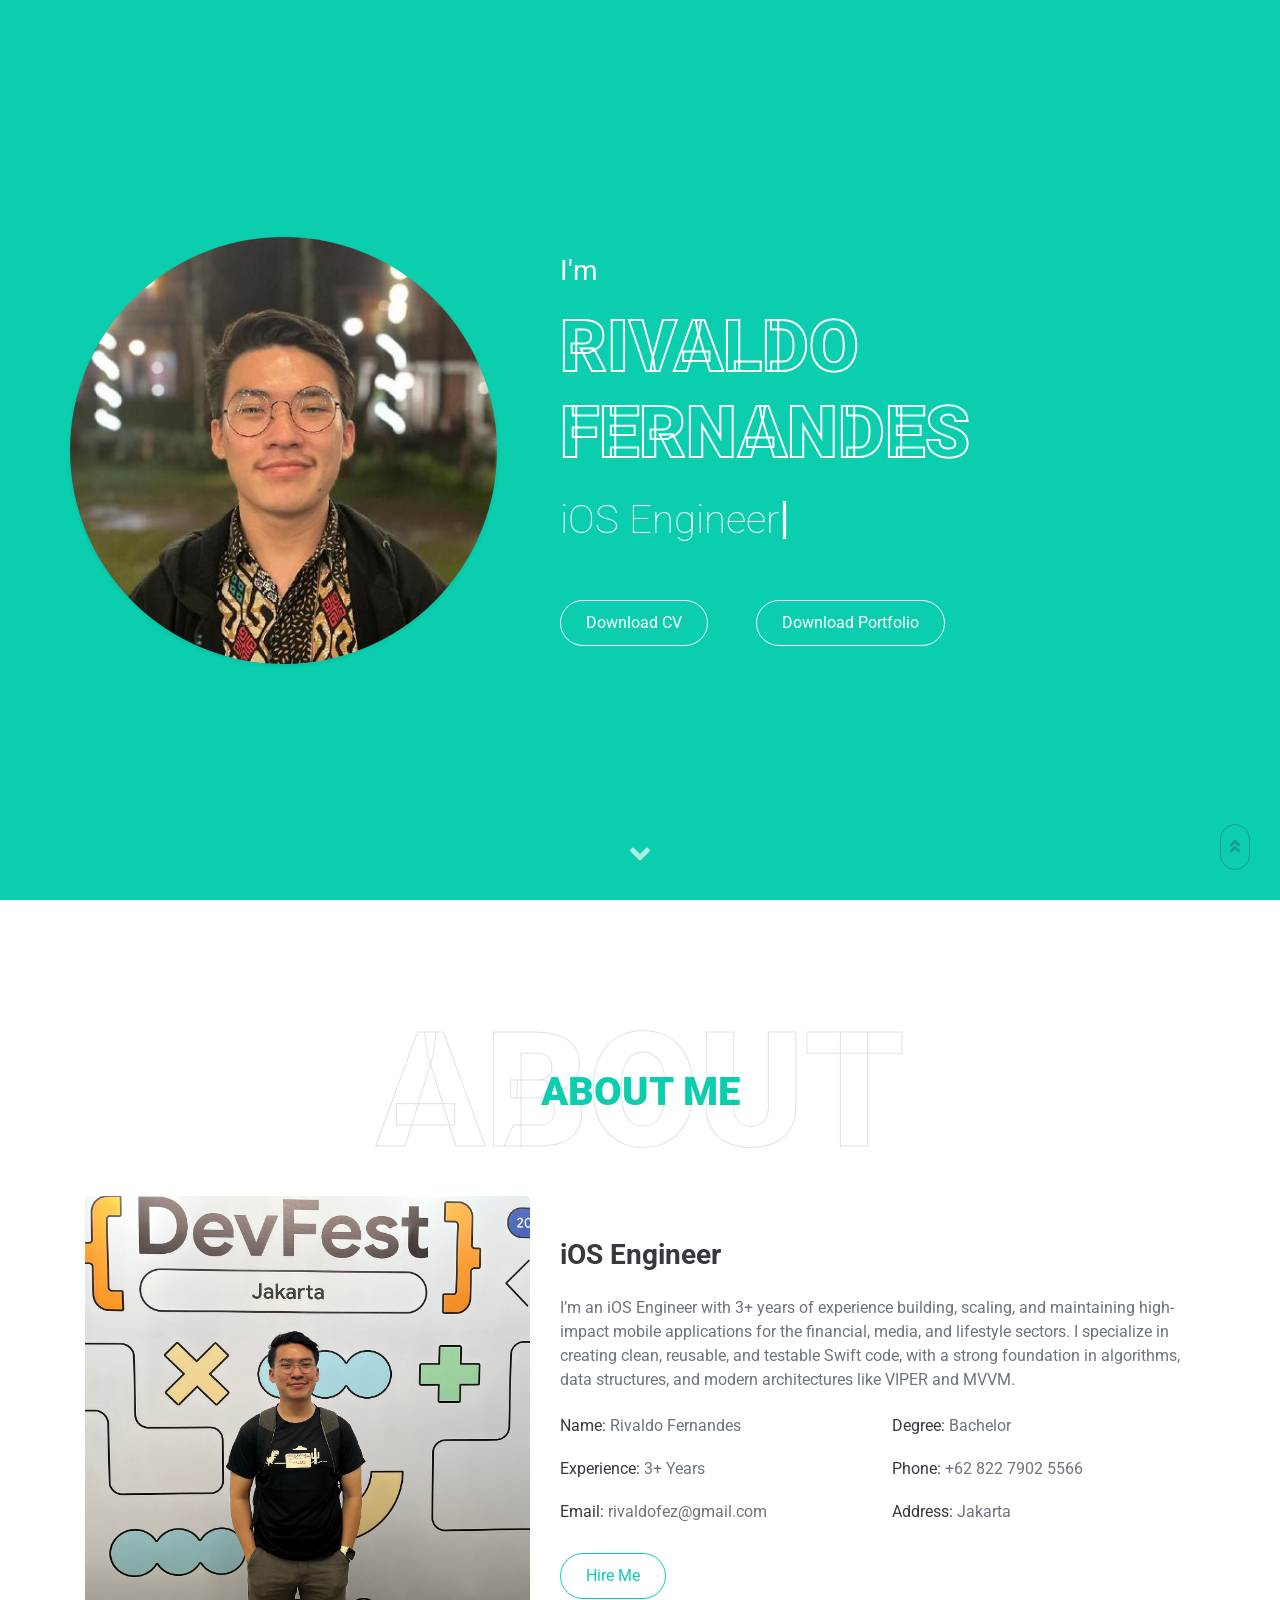
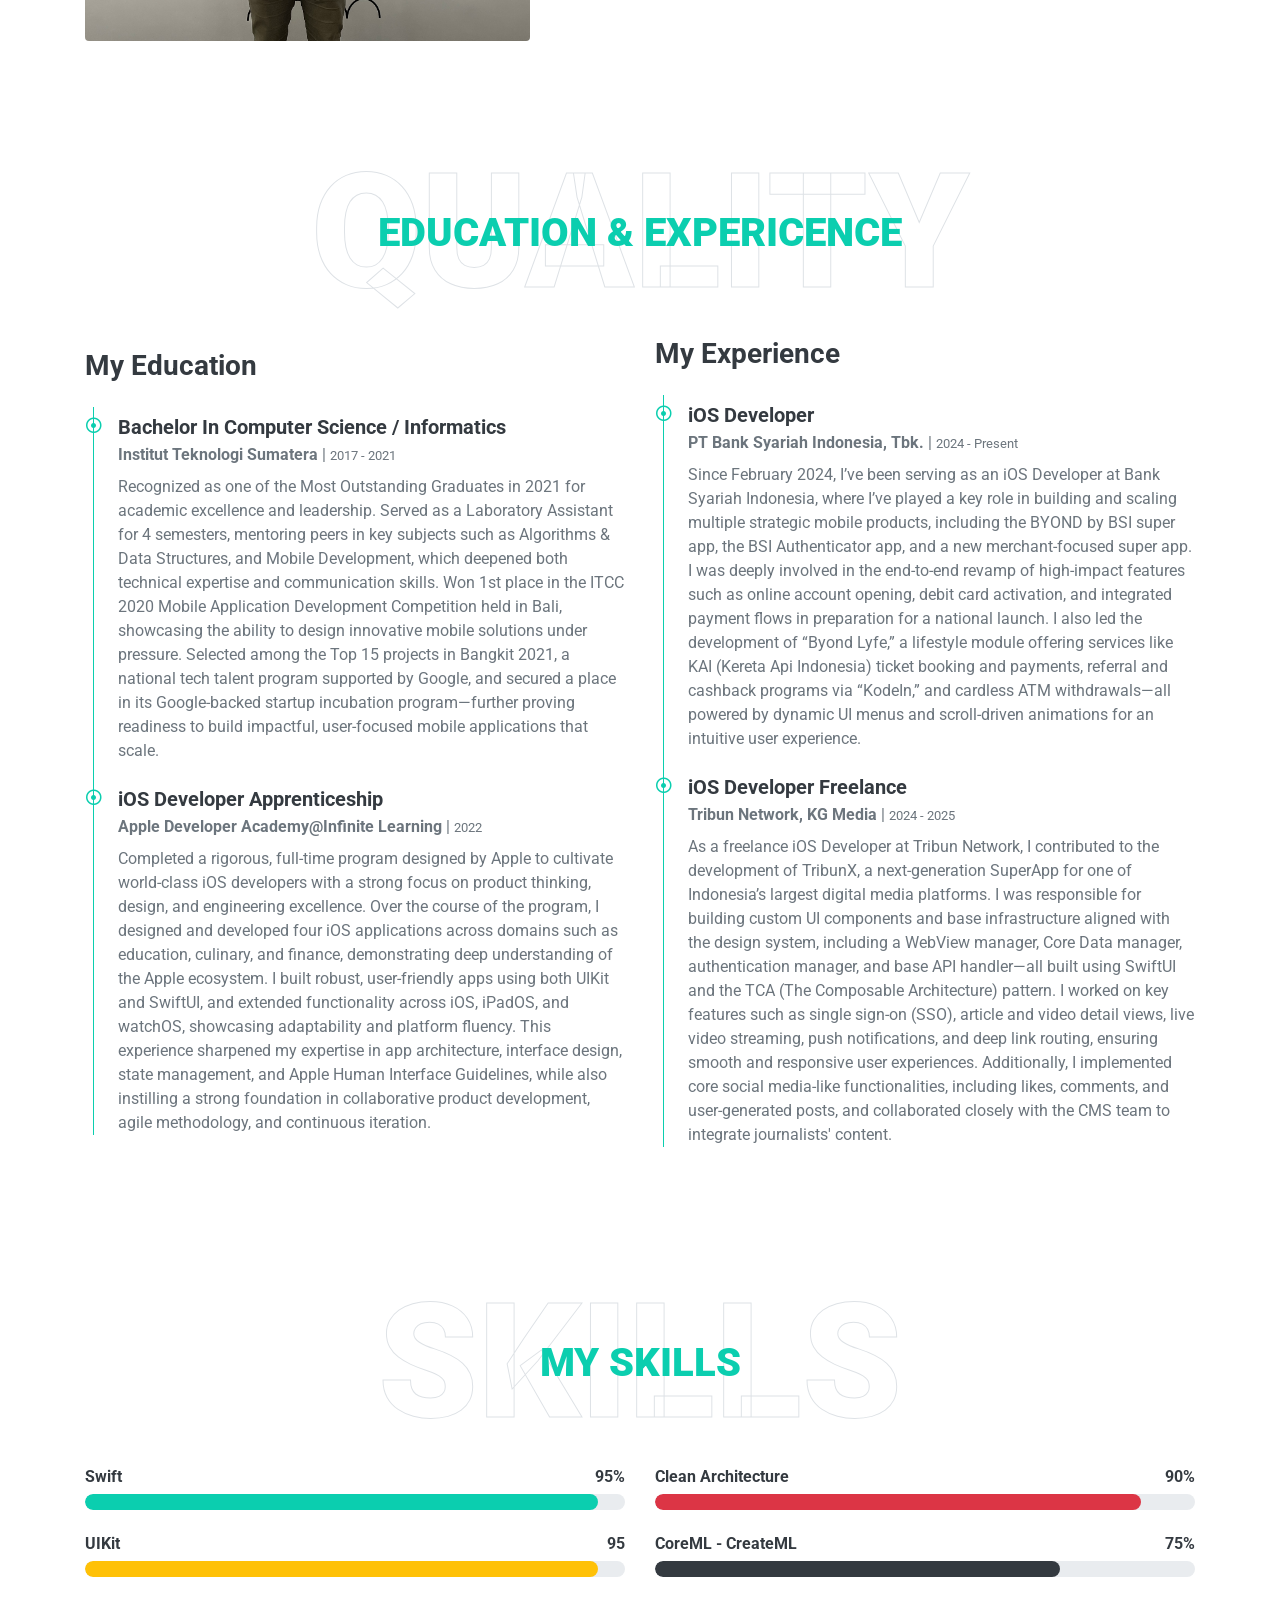
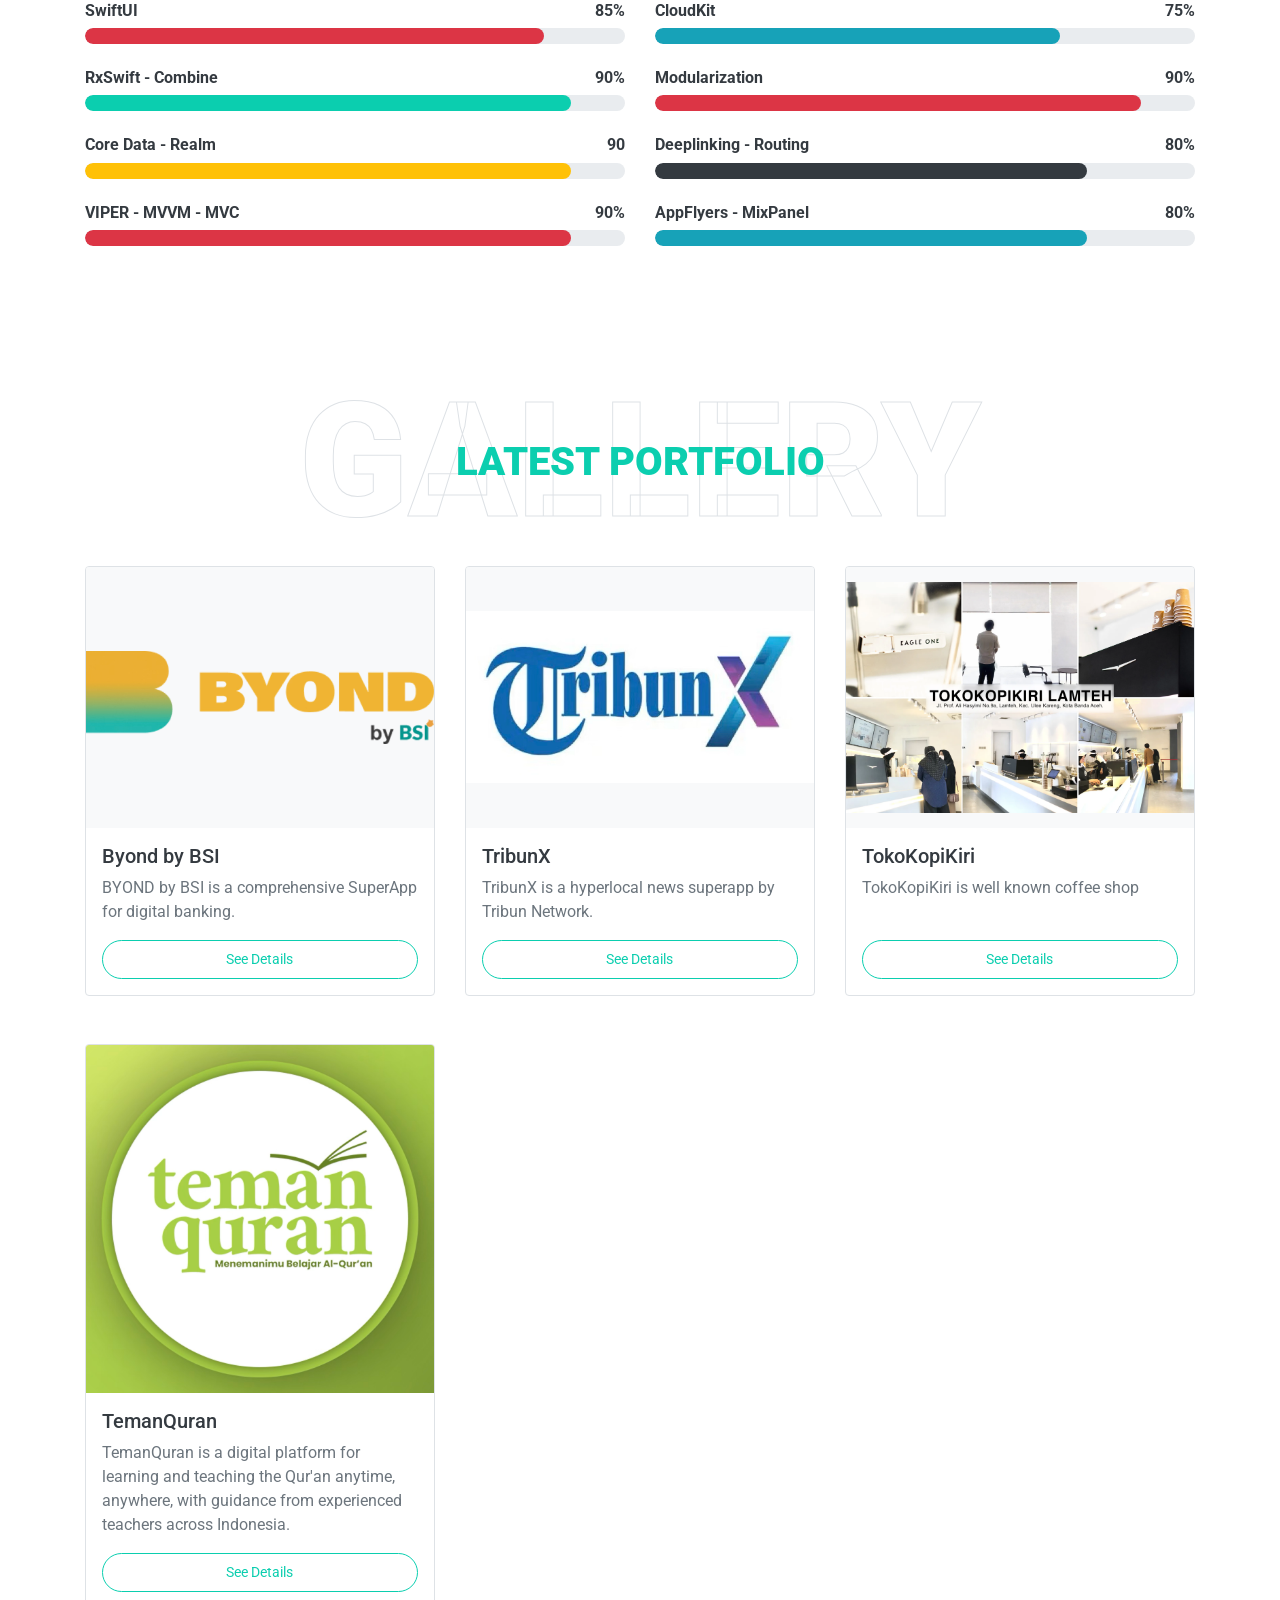
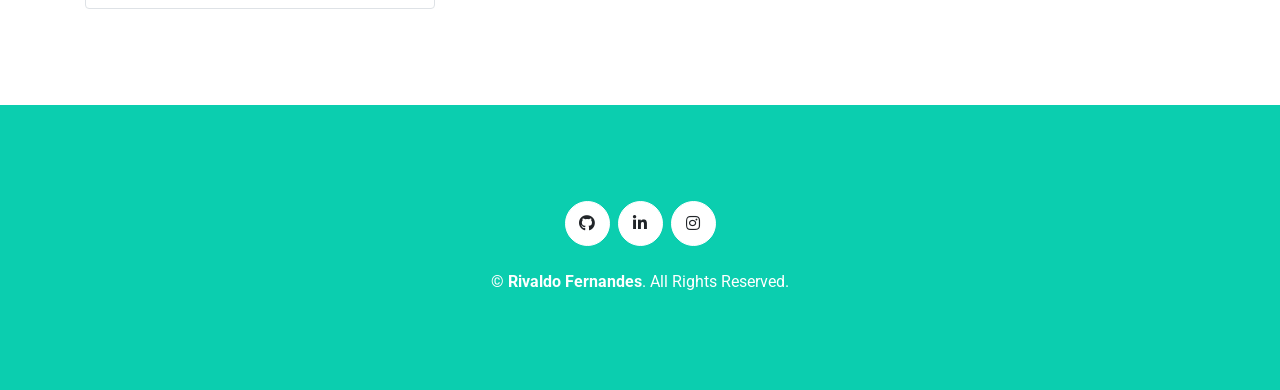
==== index.html @ 22468e05 "update positioning" ====
<!DOCTYPE html>
<html lang="en">

<head>
    <meta charset="utf-8">
    <title>Rivaldo Fernandes - iOS Engineer</title>
    <meta content="width=device-width, initial-scale=1.0" name="viewport">
    <meta content="Free HTML Templates" name="keywords">
    <meta content="Free HTML Templates" name="description">

    <!-- Favicon -->
    <link href="img/favicon.ico" rel="icon">

    <!-- Google Web Fonts -->
    <link rel="preconnect" href="https://fonts.gstatic.com">
    <link href="https://fonts.googleapis.com/css2?family=Roboto:wght@300;400;500;700;900&display=swap" rel="stylesheet">

    <!-- Font Awesome -->
    <link href="https://cdnjs.cloudflare.com/ajax/libs/font-awesome/5.10.0/css/all.min.css" rel="stylesheet">

    <!-- Libraries Stylesheet -->
    <link href="lib/owlcarousel/assets/owl.carousel.min.css" rel="stylesheet">
    <link href="lib/lightbox/css/lightbox.min.css" rel="stylesheet">

    <!-- Customized Bootstrap Stylesheet -->
    <link href="css/style.css" rel="stylesheet">
</head>

<body data-spy="scroll" data-target=".navbar" data-offset="51">
    <!-- Navbar Start -->
    <nav class="navbar fixed-top shadow-sm navbar-expand-lg bg-light navbar-light py-3 py-lg-0 px-lg-5">
        <a href="index.html" class="navbar-brand ml-lg-3">
            <h1 class="m-0 display-5"><span class="text-primary">My</span>Resume</h1>
        </a>
        <button type="button" class="navbar-toggler" data-toggle="collapse" data-target="#navbarCollapse">
            <span class="navbar-toggler-icon"></span>
        </button>
        <div class="collapse navbar-collapse px-lg-3" id="navbarCollapse">
            <div class="navbar-nav m-auto py-0">
                <a href="#home" class="nav-item nav-link active">Home</a>
                <a href="#about" class="nav-item nav-link">About</a>
                <a href="#qualification" class="nav-item nav-link">Quality</a>
                <a href="#skill" class="nav-item nav-link">Skill</a>
                <a href="#portfolio" class="nav-item nav-link">Portfolio</a>
            </div>
            <a href="" class="btn btn-outline-primary d-none d-lg-block">Hire Me</a>
        </div>
    </nav>
    <!-- Navbar End -->


    <!-- Video Modal Start -->
    <div class="modal fade" id="videoModal" tabindex="-1" role="dialog" aria-labelledby="exampleModalLabel"
        aria-hidden="true">
        <div class="modal-dialog" role="document">
            <div class="modal-content">
                <div class="modal-body">
                    <button type="button" class="close" data-dismiss="modal" aria-label="Close">
                        <span aria-hidden="true">&times;</span>
                    </button>
                    <!-- 16:9 aspect ratio -->
                    <div class="embed-responsive embed-responsive-16by9">
                        <iframe class="embed-responsive-item" src="" id="video" allowscriptaccess="always"
                            allow="autoplay"></iframe>
                    </div>
                </div>
            </div>
        </div>
    </div>
    <!-- Video Modal End -->


    <!-- Header Start -->
    <div class="container-fluid bg-primary d-flex align-items-center mb-5 py-5" id="home" style="min-height: 100vh;">
        <div class="container">
            <div class="row align-items-center">
                <div class="col-lg-5 px-5 pl-lg-0 pb-5 pb-lg-0">
                    <img class="img-fluid w-100 rounded-circle shadow-sm" src="img/profile.jpg" alt="">
                </div>
                <div class="col-lg-7 text-center text-lg-left">
                    <h3 class="text-white font-weight-normal mb-3">I'm</h3>
                    <h1 class="display-3 text-uppercase text-primary mb-2" style="-webkit-text-stroke: 2px #ffffff;">
                        Rivaldo Fernandes</h1>
                    <h1 class="typed-text-output d-inline font-weight-lighter text-white"></h1>
                    <div class="typed-text d-none">iOS Engineer, Full Stack Developer</div>
                    <div class="d-flex align-items-center justify-content-center justify-content-lg-start pt-5">
                        <a href="https://s.id/cv-rivaldo" class="btn btn-outline-light mr-5">Download CV</a>
                        <a href="https://s.id/portofolio-rivaldo" class="btn btn-outline-light mr-5">Download
                            Portfolio</a>
                    </div>
                </div>
            </div>
        </div>
    </div>
    <!-- Header End -->


    <!-- About Start -->
    <div class="container-fluid py-5" id="about">
        <div class="container">
            <div class="position-relative d-flex align-items-center justify-content-center">
                <h1 class="display-1 text-uppercase text-white" style="-webkit-text-stroke: 1px #dee2e6;">About</h1>
                <h1 class="position-absolute text-uppercase text-primary">About Me</h1>
            </div>
            <div class="row align-items-center">
                <div class="col-lg-5 pb-4 pb-lg-0">
                    <img class="img-fluid rounded w-100" src="img/about.jpg" alt="">
                </div>
                <div class="col-lg-7">
                    <h3 class="mb-4">iOS Engineer</h3>
                    <p>I’m an iOS Engineer with 3+ years of experience building, scaling, and maintaining high-impact
                        mobile applications for the financial, media, and lifestyle sectors. I specialize in creating
                        clean, reusable, and testable Swift code, with a strong foundation in algorithms, data
                        structures, and modern architectures like VIPER and MVVM.</p>
                    <div class="row mb-3">
                        <div class="col-sm-6 py-2">
                            <h6>Name: <span class="text-secondary">Rivaldo Fernandes</span></h6>
                        </div>
                        <div class="col-sm-6 py-2">
                            <h6>Degree: <span class="text-secondary">Bachelor</span></h6>
                        </div>
                        <div class="col-sm-6 py-2">
                            <h6>Experience: <span class="text-secondary">3+ Years</span></h6>
                        </div>
                        <div class="col-sm-6 py-2">
                            <h6>Phone: <span class="text-secondary">+62 822 7902 5566</span></h6>
                        </div>
                        <div class="col-sm-6 py-2">
                            <h6>Email: <span class="text-secondary">rivaldofez@gmail.com</span></h6>
                        </div>
                        <div class="col-sm-6 py-2">
                            <h6>Address: <span class="text-secondary">Jakarta</span></h6>
                        </div>
                    </div>
                    <a href="https://www.linkedin.com/in/rivaldofez/" class="btn btn-outline-primary mr-4">Hire Me</a>
                </div>
            </div>
        </div>
    </div>
    <!-- About End -->


    <!-- Qualification Start -->
    <div class="container-fluid py-5" id="qualification">
        <div class="container">
            <div class="position-relative d-flex align-items-center justify-content-center">
                <h1 class="display-1 text-uppercase text-white" style="-webkit-text-stroke: 1px #dee2e6;">Quality</h1>
                <h1 class="position-absolute text-uppercase text-primary">Education & Expericence</h1>
            </div>
            <div class="row align-items-center">
                <div class="col-lg-6">
                    <h3 class="mb-4">My Education</h3>
                    <div class="border-left border-primary pt-2 pl-4 ml-2">
                        <div class="position-relative mb-4">
                            <i class="far fa-dot-circle text-primary position-absolute"
                                style="top: 2px; left: -32px;"></i>
                            <h5 class="font-weight-bold mb-1">Bachelor In Computer Science / Informatics</h5>
                            <p class="mb-2"><strong>Institut Teknologi Sumatera</strong> | <small>2017 - 2021</small>
                            </p>
                            <p>Recognized as one of the Most Outstanding Graduates in 2021 for academic excellence and
                                leadership. Served as a Laboratory Assistant for 4 semesters, mentoring peers in key
                                subjects such as Algorithms & Data Structures, and Mobile Development, which deepened
                                both technical expertise and communication skills. Won 1st place in the ITCC 2020 Mobile
                                Application Development Competition held in Bali, showcasing the ability to design
                                innovative mobile solutions under pressure. Selected among the Top 15 projects in
                                Bangkit 2021, a national tech talent program supported by Google, and secured a place in
                                its Google-backed startup incubation program—further proving readiness to build
                                impactful, user-focused mobile applications that scale.</p>
                        </div>
                        <div class="position-relative mb-4">
                            <i class="far fa-dot-circle text-primary position-absolute"
                                style="top: 2px; left: -32px;"></i>
                            <h5 class="font-weight-bold mb-1">iOS Developer Apprenticeship</h5>
                            <p class="mb-2"><strong>Apple Developer Academy@Infinite Learning</strong> |
                                <small>2022</small>
                            </p>
                            <p>Completed a rigorous, full-time program designed by Apple to cultivate world-class iOS
                                developers with a strong focus on product thinking, design, and engineering excellence.
                                Over the course of the program, I designed and developed four iOS applications across
                                domains such as education, culinary, and finance, demonstrating deep understanding of
                                the Apple ecosystem. I built robust, user-friendly apps using both UIKit and SwiftUI,
                                and extended functionality across iOS, iPadOS, and watchOS, showcasing adaptability and
                                platform fluency. This experience sharpened my expertise in app architecture, interface
                                design, state management, and Apple Human Interface Guidelines, while also instilling a
                                strong foundation in collaborative product development, agile methodology, and
                                continuous iteration. </p>
                        </div>
                    </div>
                </div>
                <div class="col-lg-6">
                    <h3 class="mb-4">My Experience</h3>
                    <div class="border-left border-primary pt-2 pl-4 ml-2">
                        <div class="position-relative mb-4">
                            <i class="far fa-dot-circle text-primary position-absolute"
                                style="top: 2px; left: -32px;"></i>
                            <h5 class="font-weight-bold mb-1">iOS Developer</h5>
                            <p class="mb-2"><strong>PT Bank Syariah Indonesia, Tbk.</strong> | <small>2024 -
                                    Present</small></p>
                            <p>Since February 2024, I’ve been serving as an iOS Developer at Bank Syariah Indonesia,
                                where I’ve played a key role in building and scaling multiple strategic mobile products,
                                including the BYOND by BSI super app, the BSI Authenticator app, and a new
                                merchant-focused super app. I was deeply involved in the end-to-end revamp of
                                high-impact features such as online account opening, debit card activation, and
                                integrated payment flows in preparation for a national launch. I also led the
                                development of “Byond Lyfe,” a lifestyle module offering services like KAI (Kereta Api
                                Indonesia) ticket booking and payments, referral and cashback programs via “KodeIn,” and
                                cardless ATM withdrawals—all powered by dynamic UI menus and scroll-driven animations
                                for an intuitive user experience.</p>
                        </div>
                        <div class="position-relative mb-4">
                            <i class="far fa-dot-circle text-primary position-absolute"
                                style="top: 2px; left: -32px;"></i>
                            <h5 class="font-weight-bold mb-1">iOS Developer Freelance</h5>
                            <p class="mb-2"><strong>Tribun Network, KG Media</strong> | <small>2024 - 2025</small></p>
                            <p>As a freelance iOS Developer at Tribun Network, I contributed to the development of
                                TribunX, a next-generation SuperApp for one of Indonesia’s largest digital media
                                platforms. I was responsible for building custom UI components and base infrastructure
                                aligned with the design system, including a WebView manager, Core Data manager,
                                authentication manager, and base API handler—all built using SwiftUI and the TCA (The
                                Composable Architecture) pattern. I worked on key features such as single sign-on (SSO),
                                article and video detail views, live video streaming, push notifications, and deep link
                                routing, ensuring smooth and responsive user experiences. Additionally, I implemented
                                core social media-like functionalities, including likes, comments, and user-generated
                                posts, and collaborated closely with the CMS team to integrate journalists' content.</p>
                        </div>
                    </div>
                </div>
            </div>
        </div>
    </div>
    <!-- Qualification End -->

    <!-- Skill Start -->
    <div class="container-fluid py-5" id="skill">
        <div class="container">
            <div class="position-relative d-flex align-items-center justify-content-center">
                <h1 class="display-1 text-uppercase text-white" style="-webkit-text-stroke: 1px #dee2e6;">Skills</h1>
                <h1 class="position-absolute text-uppercase text-primary">My Skills</h1>
            </div>
            <div class="row align-items-center">
                <div class="col-md-6">
                    <div class="skill mb-4">
                        <div class="d-flex justify-content-between">
                            <h6 class="font-weight-bold">Swift</h6>
                            <h6 class="font-weight-bold">95%</h6>
                        </div>
                        <div class="progress">
                            <div class="progress-bar bg-primary" role="progressbar" aria-valuenow="95" aria-valuemin="0"
                                aria-valuemax="100"></div>
                        </div>
                    </div>
                    <div class="skill mb-4">
                        <div class="d-flex justify-content-between">
                            <h6 class="font-weight-bold">UIKit</h6>
                            <h6 class="font-weight-bold">95</h6>
                        </div>
                        <div class="progress">
                            <div class="progress-bar bg-warning" role="progressbar" aria-valuenow="95" aria-valuemin="0"
                                aria-valuemax="100"></div>
                        </div>
                    </div>
                    <div class="skill mb-4">
                        <div class="d-flex justify-content-between">
                            <h6 class="font-weight-bold">SwiftUI</h6>
                            <h6 class="font-weight-bold">85%</h6>
                        </div>
                        <div class="progress">
                            <div class="progress-bar bg-danger" role="progressbar" aria-valuenow="85" aria-valuemin="0"
                                aria-valuemax="100"></div>
                        </div>
                    </div>

                    <div class="skill mb-4">
                        <div class="d-flex justify-content-between">
                            <h6 class="font-weight-bold">RxSwift - Combine</h6>
                            <h6 class="font-weight-bold">90%</h6>
                        </div>
                        <div class="progress">
                            <div class="progress-bar bg-primary" role="progressbar" aria-valuenow="90" aria-valuemin="0"
                                aria-valuemax="100"></div>
                        </div>
                    </div>
                    <div class="skill mb-4">
                        <div class="d-flex justify-content-between">
                            <h6 class="font-weight-bold">Core Data - Realm</h6>
                            <h6 class="font-weight-bold">90</h6>
                        </div>
                        <div class="progress">
                            <div class="progress-bar bg-warning" role="progressbar" aria-valuenow="90" aria-valuemin="0"
                                aria-valuemax="100"></div>
                        </div>
                    </div>
                    <div class="skill mb-4">
                        <div class="d-flex justify-content-between">
                            <h6 class="font-weight-bold">VIPER - MVVM - MVC</h6>
                            <h6 class="font-weight-bold">90%</h6>
                        </div>
                        <div class="progress">
                            <div class="progress-bar bg-danger" role="progressbar" aria-valuenow="90" aria-valuemin="0"
                                aria-valuemax="100"></div>
                        </div>
                    </div>
                    
                </div>
                <div class="col-md-6">
                    <div class="skill mb-4">
                        <div class="d-flex justify-content-between">
                            <h6 class="font-weight-bold">Clean Architecture</h6>
                            <h6 class="font-weight-bold">90%</h6>
                        </div>
                        <div class="progress">
                            <div class="progress-bar bg-danger" role="progressbar" aria-valuenow="90" aria-valuemin="0"
                                aria-valuemax="100"></div>
                        </div>
                    </div>
                    <div class="skill mb-4">
                        <div class="d-flex justify-content-between">
                            <h6 class="font-weight-bold">CoreML - CreateML</h6>
                            <h6 class="font-weight-bold">75%</h6>
                        </div>
                        <div class="progress">
                            <div class="progress-bar bg-dark" role="progressbar" aria-valuenow="75" aria-valuemin="0"
                                aria-valuemax="100"></div>
                        </div>
                    </div>
                    <div class="skill mb-4">
                        <div class="d-flex justify-content-between">
                            <h6 class="font-weight-bold">CloudKit</h6>
                            <h6 class="font-weight-bold">75%</h6>
                        </div>
                        <div class="progress">
                            <div class="progress-bar bg-info" role="progressbar" aria-valuenow="75" aria-valuemin="0"
                                aria-valuemax="100"></div>
                        </div>
                    </div>

                    <div class="skill mb-4">
                        <div class="d-flex justify-content-between">
                            <h6 class="font-weight-bold">Modularization</h6>
                            <h6 class="font-weight-bold">90%</h6>
                        </div>
                        <div class="progress">
                            <div class="progress-bar bg-danger" role="progressbar" aria-valuenow="90" aria-valuemin="0"
                                aria-valuemax="100"></div>
                        </div>
                    </div>
                    <div class="skill mb-4">
                        <div class="d-flex justify-content-between">
                            <h6 class="font-weight-bold">Deeplinking - Routing</h6>
                            <h6 class="font-weight-bold">80%</h6>
                        </div>
                        <div class="progress">
                            <div class="progress-bar bg-dark" role="progressbar" aria-valuenow="80" aria-valuemin="0"
                                aria-valuemax="100"></div>
                        </div>
                    </div>
                    <div class="skill mb-4">
                        <div class="d-flex justify-content-between">
                            <h6 class="font-weight-bold">AppFlyers - MixPanel</h6>
                            <h6 class="font-weight-bold">80%</h6>
                        </div>
                        <div class="progress">
                            <div class="progress-bar bg-info" role="progressbar" aria-valuenow="80" aria-valuemin="0"
                                aria-valuemax="100"></div>
                        </div>
                    </div>
                </div>
            </div>
        </div>
    </div>
    <!-- Skill End -->

    <!-- Portfolio Start -->
    <div class="container-fluid pt-5" id="portfolio">
        <div class="container">
            <div class="position-relative d-flex align-items-center justify-content-center">
                <h1 class="display-1 text-uppercase text-white" style="-webkit-text-stroke: 1px #dee2e6;">Gallery</h1>
                <h1 class="position-absolute text-uppercase text-primary">Latest Portfolio</h1>
            </div>
            <div class="row" id="portfolio-container">
                <!-- JS will render portfolio cards here -->
            </div>
        </div>
    </div>
    <!-- Portfolio End -->

    <!-- Footer Start -->
    <div class="container-fluid bg-primary text-white mt-5 py-5 px-sm-3 px-md-5">
        <div class="container text-center py-5">
            <div class="d-flex justify-content-center mb-4">
                <a class="btn btn-light btn-social mr-2" href="https://github.com/rivaldofez"><i
                        class="fab fa-github"></i></a>
                <a class="btn btn-light btn-social mr-2" href="https://www.linkedin.com/in/rivaldofez/"><i
                        class="fab fa-linkedin-in"></i></a>
                <a class="btn btn-light btn-social" href="https://www.instagram.com/rivaldofez"><i
                        class="fab fa-instagram"></i></a>
            </div>
            <p class="m-0">&copy; <a class="text-white font-weight-bold" href="">Rivaldo Fernandes</a>. All Rights
                Reserved.
            </p>
        </div>
    </div>
    <!-- Footer End -->

    <!-- Scroll to Bottom -->
    <i class="fa fa-2x fa-angle-down text-white scroll-to-bottom"></i>

    <!-- Back to Top -->
    <a href="#" class="btn btn-outline-dark px-0 back-to-top"><i class="fa fa-angle-double-up"></i></a>


    <!-- JavaScript Libraries -->
    <script src="https://code.jquery.com/jquery-3.4.1.min.js"></script>
    <script src="https://stackpath.bootstrapcdn.com/bootstrap/4.4.1/js/bootstrap.bundle.min.js"></script>
    <script src="lib/typed/typed.min.js"></script>
    <script src="lib/easing/easing.min.js"></script>
    <script src="lib/waypoints/waypoints.min.js"></script>
    <script src="lib/owlcarousel/owl.carousel.min.js"></script>
    <script src="lib/isotope/isotope.pkgd.min.js"></script>
    <script src="lib/lightbox/js/lightbox.min.js"></script>

    <!-- Contact Javascript File -->
    <script src="mail/jqBootstrapValidation.min.js"></script>
    <script src="mail/contact.js"></script>

    <!-- Template Javascript -->
    <script src="js/main.js"></script>
    <script src="js/portfolio.js"></script>
</body>

</html>
---- css/style.css ----
/******* Bootstrap Theming ********/
/*!
 * Bootstrap v4.5.3 (https://getbootstrap.com/)
 * Copyright 2011-2020 The Bootstrap Authors
 * Copyright 2011-2020 Twitter, Inc.
 * Licensed under MIT (https://github.com/twbs/bootstrap/blob/main/LICENSE)
 */
:root {
  --blue: #007bff;
  --indigo: #6610f2;
  --purple: #6f42c1;
  --pink: #e83e8c;
  --red: #dc3545;
  --orange: #fd7e14;
  --yellow: #ffc107;
  --green: #28a745;
  --teal: #20c997;
  --cyan: #17a2b8;
  --white: #fff;
  --gray: #6c757d;
  --gray-dark: #343a40;
  --primary: #0BCEAF;
  --secondary: #6c757d;
  --success: #28a745;
  --info: #17a2b8;
  --warning: #ffc107;
  --danger: #dc3545;
  --light: #ffffff;
  --dark: #343a40;
  --breakpoint-xs: 0;
  --breakpoint-sm: 576px;
  --breakpoint-md: 768px;
  --breakpoint-lg: 992px;
  --breakpoint-xl: 1200px;
  --font-family-sans-serif: "Roboto", sans-serif;
  --font-family-monospace: SFMono-Regular, Menlo, Monaco, Consolas, "Liberation Mono", "Courier New", monospace;
}

*,
*::before,
*::after {
  box-sizing: border-box;
}

html {
  font-family: sans-serif;
  line-height: 1.15;
  -webkit-text-size-adjust: 100%;
  -webkit-tap-highlight-color: rgba(0, 0, 0, 0);
}

article, aside, figcaption, figure, footer, header, hgroup, main, nav, section {
  display: block;
}

body {
  margin: 0;
  font-family: "Roboto", sans-serif;
  font-size: 1rem;
  font-weight: 400;
  line-height: 1.5;
  color: #6c757d;
  text-align: left;
  background-color: #ffffff;
}

[tabindex="-1"]:focus:not(:focus-visible) {
  outline: 0 !important;
}

hr {
  box-sizing: content-box;
  height: 0;
  overflow: visible;
}

h1, h2, h3, h4, h5, h6 {
  margin-top: 0;
  margin-bottom: 0.5rem;
}

p {
  margin-top: 0;
  margin-bottom: 1rem;
}

abbr[title],
abbr[data-original-title] {
  text-decoration: underline;
  text-decoration: underline dotted;
  cursor: help;
  border-bottom: 0;
  text-decoration-skip-ink: none;
}

address {
  margin-bottom: 1rem;
  font-style: normal;
  line-height: inherit;
}

ol,
ul,
dl {
  margin-top: 0;
  margin-bottom: 1rem;
}

ol ol,
ul ul,
ol ul,
ul ol {
  margin-bottom: 0;
}

dt {
  font-weight: 700;
}

dd {
  margin-bottom: .5rem;
  margin-left: 0;
}

blockquote {
  margin: 0 0 1rem;
}

b,
strong {
  font-weight: bolder;
}

small {
  font-size: 80%;
}

sub,
sup {
  position: relative;
  font-size: 75%;
  line-height: 0;
  vertical-align: baseline;
}

sub {
  bottom: -.25em;
}

sup {
  top: -.5em;
}

a {
  color: #0BCEAF;
  text-decoration: none;
  background-color: transparent;
}

a:hover {
  color: #078571;
  text-decoration: underline;
}

a:not([href]):not([class]) {
  color: inherit;
  text-decoration: none;
}

a:not([href]):not([class]):hover {
  color: inherit;
  text-decoration: none;
}

pre,
code,
kbd,
samp {
  font-family: SFMono-Regular, Menlo, Monaco, Consolas, "Liberation Mono", "Courier New", monospace;
  font-size: 1em;
}

pre {
  margin-top: 0;
  margin-bottom: 1rem;
  overflow: auto;
  -ms-overflow-style: scrollbar;
}

figure {
  margin: 0 0 1rem;
}

img {
  vertical-align: middle;
  border-style: none;
}

svg {
  overflow: hidden;
  vertical-align: middle;
}

table {
  border-collapse: collapse;
}

caption {
  padding-top: 0.75rem;
  padding-bottom: 0.75rem;
  color: #6c757d;
  text-align: left;
  caption-side: bottom;
}

th {
  text-align: inherit;
  text-align: -webkit-match-parent;
}

label {
  display: inline-block;
  margin-bottom: 0.5rem;
}

button {
  border-radius: 0;
}

button:focus {
  outline: 1px dotted;
  outline: 5px auto -webkit-focus-ring-color;
}

input,
button,
select,
optgroup,
textarea {
  margin: 0;
  font-family: inherit;
  font-size: inherit;
  line-height: inherit;
}

button,
input {
  overflow: visible;
}

button,
select {
  text-transform: none;
}

[role="button"] {
  cursor: pointer;
}

select {
  word-wrap: normal;
}

button,
[type="button"],
[type="reset"],
[type="submit"] {
  -webkit-appearance: button;
}

button:not(:disabled),
[type="button"]:not(:disabled),
[type="reset"]:not(:disabled),
[type="submit"]:not(:disabled) {
  cursor: pointer;
}

button::-moz-focus-inner,
[type="button"]::-moz-focus-inner,
[type="reset"]::-moz-focus-inner,
[type="submit"]::-moz-focus-inner {
  padding: 0;
  border-style: none;
}

input[type="radio"],
input[type="checkbox"] {
  box-sizing: border-box;
  padding: 0;
}

textarea {
  overflow: auto;
  resize: vertical;
}

fieldset {
  min-width: 0;
  padding: 0;
  margin: 0;
  border: 0;
}

legend {
  display: block;
  width: 100%;
  max-width: 100%;
  padding: 0;
  margin-bottom: .5rem;
  font-size: 1.5rem;
  line-height: inherit;
  color: inherit;
  white-space: normal;
}

@media (max-width: 1200px) {
  legend {
    font-size: calc(1.275rem + 0.3vw) ;
  }
}

progress {
  vertical-align: baseline;
}

[type="number"]::-webkit-inner-spin-button,
[type="number"]::-webkit-outer-spin-button {
  height: auto;
}

[type="search"] {
  outline-offset: -2px;
  -webkit-appearance: none;
}

[type="search"]::-webkit-search-decoration {
  -webkit-appearance: none;
}

::-webkit-file-upload-button {
  font: inherit;
  -webkit-appearance: button;
}

output {
  display: inline-block;
}

summary {
  display: list-item;
  cursor: pointer;
}

template {
  display: none;
}

[hidden] {
  display: none !important;
}

h1, h2, h3, h4, h5, h6,
.h1, .h2, .h3, .h4, .h5, .h6 {
  margin-bottom: 0.5rem;
  font-weight: 500;
  line-height: 1.2;
  color: #343a40;
}

h1, .h1 {
  font-size: 2.5rem;
}

@media (max-width: 1200px) {
  h1, .h1 {
    font-size: calc(1.375rem + 1.5vw) ;
  }
}

h2, .h2 {
  font-size: 2rem;
}

@media (max-width: 1200px) {
  h2, .h2 {
    font-size: calc(1.325rem + 0.9vw) ;
  }
}

h3, .h3 {
  font-size: 1.75rem;
}

@media (max-width: 1200px) {
  h3, .h3 {
    font-size: calc(1.3rem + 0.6vw) ;
  }
}

h4, .h4 {
  font-size: 1.5rem;
}

@media (max-width: 1200px) {
  h4, .h4 {
    font-size: calc(1.275rem + 0.3vw) ;
  }
}

h5, .h5 {
  font-size: 1.25rem;
}

h6, .h6 {
  font-size: 1rem;
}

.lead {
  font-size: 1.25rem;
  font-weight: 300;
}

.display-1 {
  font-size: 10rem;
  font-weight: 300;
  line-height: 1.2;
}

@media (max-width: 1200px) {
  .display-1 {
    font-size: calc(2.125rem + 10.5vw) ;
  }
}

.display-2 {
  font-size: 5.5rem;
  font-weight: 300;
  line-height: 1.2;
}

@media (max-width: 1200px) {
  .display-2 {
    font-size: calc(1.675rem + 5.1vw) ;
  }
}

.display-3 {
  font-size: 4.5rem;
  font-weight: 300;
  line-height: 1.2;
}

@media (max-width: 1200px) {
  .display-3 {
    font-size: calc(1.575rem + 3.9vw) ;
  }
}

.display-4 {
  font-size: 3.5rem;
  font-weight: 300;
  line-height: 1.2;
}

@media (max-width: 1200px) {
  .display-4 {
    font-size: calc(1.475rem + 2.7vw) ;
  }
}

hr {
  margin-top: 1rem;
  margin-bottom: 1rem;
  border: 0;
  border-top: 1px solid rgba(0, 0, 0, 0.1);
}

small,
.small {
  font-size: 80%;
  font-weight: 400;
}

mark,
.mark {
  padding: 0.2em;
  background-color: #fcf8e3;
}

.list-unstyled {
  padding-left: 0;
  list-style: none;
}

.list-inline {
  padding-left: 0;
  list-style: none;
}

.list-inline-item {
  display: inline-block;
}

.list-inline-item:not(:last-child) {
  margin-right: 0.5rem;
}

.initialism {
  font-size: 90%;
  text-transform: uppercase;
}

.blockquote {
  margin-bottom: 1rem;
  font-size: 1.25rem;
}

.blockquote-footer {
  display: block;
  font-size: 80%;
  color: #6c757d;
}

.blockquote-footer::before {
  content: "\2014\00A0";
}

.img-fluid {
  max-width: 100%;
  height: auto;
}

.img-thumbnail {
  padding: 0.25rem;
  background-color: #ffffff;
  border: 1px solid #dee2e6;
  border-radius: 0.25rem;
  max-width: 100%;
  height: auto;
}

.figure {
  display: inline-block;
}

.figure-img {
  margin-bottom: 0.5rem;
  line-height: 1;
}

.figure-caption {
  font-size: 90%;
  color: #6c757d;
}

code {
  font-size: 87.5%;
  color: #e83e8c;
  word-wrap: break-word;
}

a > code {
  color: inherit;
}

kbd {
  padding: 0.2rem 0.4rem;
  font-size: 87.5%;
  color: #fff;
  background-color: #212529;
  border-radius: 0.2rem;
}

kbd kbd {
  padding: 0;
  font-size: 100%;
  font-weight: 700;
}

pre {
  display: block;
  font-size: 87.5%;
  color: #212529;
}

pre code {
  font-size: inherit;
  color: inherit;
  word-break: normal;
}

.pre-scrollable {
  max-height: 340px;
  overflow-y: scroll;
}

.container,
.container-fluid,
.container-sm,
.container-md,
.container-lg,
.container-xl {
  width: 100%;
  padding-right: 15px;
  padding-left: 15px;
  margin-right: auto;
  margin-left: auto;
}

@media (min-width: 576px) {
  .container, .container-sm {
    max-width: 540px;
  }
}

@media (min-width: 768px) {
  .container, .container-sm, .container-md {
    max-width: 720px;
  }
}

@media (min-width: 992px) {
  .container, .container-sm, .container-md, .container-lg {
    max-width: 960px;
  }
}

@media (min-width: 1200px) {
  .container, .container-sm, .container-md, .container-lg, .container-xl {
    max-width: 1140px;
  }
}

.row {
  display: flex;
  flex-wrap: wrap;
  margin-right: -15px;
  margin-left: -15px;
}

.no-gutters {
  margin-right: 0;
  margin-left: 0;
}

.no-gutters > .col,
.no-gutters > [class*="col-"] {
  padding-right: 0;
  padding-left: 0;
}

.col-1, .col-2, .col-3, .col-4, .col-5, .col-6, .col-7, .col-8, .col-9, .col-10, .col-11, .col-12, .col,
.col-auto, .col-sm-1, .col-sm-2, .col-sm-3, .col-sm-4, .col-sm-5, .col-sm-6, .col-sm-7, .col-sm-8, .col-sm-9, .col-sm-10, .col-sm-11, .col-sm-12, .col-sm,
.col-sm-auto, .col-md-1, .col-md-2, .col-md-3, .col-md-4, .col-md-5, .col-md-6, .col-md-7, .col-md-8, .col-md-9, .col-md-10, .col-md-11, .col-md-12, .col-md,
.col-md-auto, .col-lg-1, .col-lg-2, .col-lg-3, .col-lg-4, .col-lg-5, .col-lg-6, .col-lg-7, .col-lg-8, .col-lg-9, .col-lg-10, .col-lg-11, .col-lg-12, .col-lg,
.col-lg-auto, .col-xl-1, .col-xl-2, .col-xl-3, .col-xl-4, .col-xl-5, .col-xl-6, .col-xl-7, .col-xl-8, .col-xl-9, .col-xl-10, .col-xl-11, .col-xl-12, .col-xl,
.col-xl-auto {
  position: relative;
  width: 100%;
  padding-right: 15px;
  padding-left: 15px;
}

.col {
  flex-basis: 0;
  flex-grow: 1;
  max-width: 100%;
}

.row-cols-1 > * {
  flex: 0 0 100%;
  max-width: 100%;
}

.row-cols-2 > * {
  flex: 0 0 50%;
  max-width: 50%;
}

.row-cols-3 > * {
  flex: 0 0 33.33333%;
  max-width: 33.33333%;
}

.row-cols-4 > * {
  flex: 0 0 25%;
  max-width: 25%;
}

.row-cols-5 > * {
  flex: 0 0 20%;
  max-width: 20%;
}

.row-cols-6 > * {
  flex: 0 0 16.66667%;
  max-width: 16.66667%;
}

.col-auto {
  flex: 0 0 auto;
  width: auto;
  max-width: 100%;
}

.col-1 {
  flex: 0 0 8.33333%;
  max-width: 8.33333%;
}

.col-2 {
  flex: 0 0 16.66667%;
  max-width: 16.66667%;
}

.col-3 {
  flex: 0 0 25%;
  max-width: 25%;
}

.col-4 {
  flex: 0 0 33.33333%;
  max-width: 33.33333%;
}

.col-5 {
  flex: 0 0 41.66667%;
  max-width: 41.66667%;
}

.col-6 {
  flex: 0 0 50%;
  max-width: 50%;
}

.col-7 {
  flex: 0 0 58.33333%;
  max-width: 58.33333%;
}

.col-8 {
  flex: 0 0 66.66667%;
  max-width: 66.66667%;
}

.col-9 {
  flex: 0 0 75%;
  max-width: 75%;
}

.col-10 {
  flex: 0 0 83.33333%;
  max-width: 83.33333%;
}

.col-11 {
  flex: 0 0 91.66667%;
  max-width: 91.66667%;
}

.col-12 {
  flex: 0 0 100%;
  max-width: 100%;
}

.order-first {
  order: -1;
}

.order-last {
  order: 13;
}

.order-0 {
  order: 0;
}

.order-1 {
  order: 1;
}

.order-2 {
  order: 2;
}

.order-3 {
  order: 3;
}

.order-4 {
  order: 4;
}

.order-5 {
  order: 5;
}

.order-6 {
  order: 6;
}

.order-7 {
  order: 7;
}

.order-8 {
  order: 8;
}

.order-9 {
  order: 9;
}

.order-10 {
  order: 10;
}

.order-11 {
  order: 11;
}

.order-12 {
  order: 12;
}

.offset-1 {
  margin-left: 8.33333%;
}

.offset-2 {
  margin-left: 16.66667%;
}

.offset-3 {
  margin-left: 25%;
}

.offset-4 {
  margin-left: 33.33333%;
}

.offset-5 {
  margin-left: 41.66667%;
}

.offset-6 {
  margin-left: 50%;
}

.offset-7 {
  margin-left: 58.33333%;
}

.offset-8 {
  margin-left: 66.66667%;
}

.offset-9 {
  margin-left: 75%;
}

.offset-10 {
  margin-left: 83.33333%;
}

.offset-11 {
  margin-left: 91.66667%;
}

@media (min-width: 576px) {
  .col-sm {
    flex-basis: 0;
    flex-grow: 1;
    max-width: 100%;
  }
  .row-cols-sm-1 > * {
    flex: 0 0 100%;
    max-width: 100%;
  }
  .row-cols-sm-2 > * {
    flex: 0 0 50%;
    max-width: 50%;
  }
  .row-cols-sm-3 > * {
    flex: 0 0 33.33333%;
    max-width: 33.33333%;
  }
  .row-cols-sm-4 > * {
    flex: 0 0 25%;
    max-width: 25%;
  }
  .row-cols-sm-5 > * {
    flex: 0 0 20%;
    max-width: 20%;
  }
  .row-cols-sm-6 > * {
    flex: 0 0 16.66667%;
    max-width: 16.66667%;
  }
  .col-sm-auto {
    flex: 0 0 auto;
    width: auto;
    max-width: 100%;
  }
  .col-sm-1 {
    flex: 0 0 8.33333%;
    max-width: 8.33333%;
  }
  .col-sm-2 {
    flex: 0 0 16.66667%;
    max-width: 16.66667%;
  }
  .col-sm-3 {
    flex: 0 0 25%;
    max-width: 25%;
  }
  .col-sm-4 {
    flex: 0 0 33.33333%;
    max-width: 33.33333%;
  }
  .col-sm-5 {
    flex: 0 0 41.66667%;
    max-width: 41.66667%;
  }
  .col-sm-6 {
    flex: 0 0 50%;
    max-width: 50%;
  }
  .col-sm-7 {
    flex: 0 0 58.33333%;
    max-width: 58.33333%;
  }
  .col-sm-8 {
    flex: 0 0 66.66667%;
    max-width: 66.66667%;
  }
  .col-sm-9 {
    flex: 0 0 75%;
    max-width: 75%;
  }
  .col-sm-10 {
    flex: 0 0 83.33333%;
    max-width: 83.33333%;
  }
  .col-sm-11 {
    flex: 0 0 91.66667%;
    max-width: 91.66667%;
  }
  .col-sm-12 {
    flex: 0 0 100%;
    max-width: 100%;
  }
  .order-sm-first {
    order: -1;
  }
  .order-sm-last {
    order: 13;
  }
  .order-sm-0 {
    order: 0;
  }
  .order-sm-1 {
    order: 1;
  }
  .order-sm-2 {
    order: 2;
  }
  .order-sm-3 {
    order: 3;
  }
  .order-sm-4 {
    order: 4;
  }
  .order-sm-5 {
    order: 5;
  }
  .order-sm-6 {
    order: 6;
  }
  .order-sm-7 {
    order: 7;
  }
  .order-sm-8 {
    order: 8;
  }
  .order-sm-9 {
    order: 9;
  }
  .order-sm-10 {
    order: 10;
  }
  .order-sm-11 {
    order: 11;
  }
  .order-sm-12 {
    order: 12;
  }
  .offset-sm-0 {
    margin-left: 0;
  }
  .offset-sm-1 {
    margin-left: 8.33333%;
  }
  .offset-sm-2 {
    margin-left: 16.66667%;
  }
  .offset-sm-3 {
    margin-left: 25%;
  }
  .offset-sm-4 {
    margin-left: 33.33333%;
  }
  .offset-sm-5 {
    margin-left: 41.66667%;
  }
  .offset-sm-6 {
    margin-left: 50%;
  }
  .offset-sm-7 {
    margin-left: 58.33333%;
  }
  .offset-sm-8 {
    margin-left: 66.66667%;
  }
  .offset-sm-9 {
    margin-left: 75%;
  }
  .offset-sm-10 {
    margin-left: 83.33333%;
  }
  .offset-sm-11 {
    margin-left: 91.66667%;
  }
}

@media (min-width: 768px) {
  .col-md {
    flex-basis: 0;
    flex-grow: 1;
    max-width: 100%;
  }
  .row-cols-md-1 > * {
    flex: 0 0 100%;
    max-width: 100%;
  }
  .row-cols-md-2 > * {
    flex: 0 0 50%;
    max-width: 50%;
  }
  .row-cols-md-3 > * {
    flex: 0 0 33.33333%;
    max-width: 33.33333%;
  }
  .row-cols-md-4 > * {
    flex: 0 0 25%;
    max-width: 25%;
  }
  .row-cols-md-5 > * {
    flex: 0 0 20%;
    max-width: 20%;
  }
  .row-cols-md-6 > * {
    flex: 0 0 16.66667%;
    max-width: 16.66667%;
  }
  .col-md-auto {
    flex: 0 0 auto;
    width: auto;
    max-width: 100%;
  }
  .col-md-1 {
    flex: 0 0 8.33333%;
    max-width: 8.33333%;
  }
  .col-md-2 {
    flex: 0 0 16.66667%;
    max-width: 16.66667%;
  }
  .col-md-3 {
    flex: 0 0 25%;
    max-width: 25%;
  }
  .col-md-4 {
    flex: 0 0 33.33333%;
    max-width: 33.33333%;
  }
  .col-md-5 {
    flex: 0 0 41.66667%;
    max-width: 41.66667%;
  }
  .col-md-6 {
    flex: 0 0 50%;
    max-width: 50%;
  }
  .col-md-7 {
    flex: 0 0 58.33333%;
    max-width: 58.33333%;
  }
  .col-md-8 {
    flex: 0 0 66.66667%;
    max-width: 66.66667%;
  }
  .col-md-9 {
    flex: 0 0 75%;
    max-width: 75%;
  }
  .col-md-10 {
    flex: 0 0 83.33333%;
    max-width: 83.33333%;
  }
  .col-md-11 {
    flex: 0 0 91.66667%;
    max-width: 91.66667%;
  }
  .col-md-12 {
    flex: 0 0 100%;
    max-width: 100%;
  }
  .order-md-first {
    order: -1;
  }
  .order-md-last {
    order: 13;
  }
  .order-md-0 {
    order: 0;
  }
  .order-md-1 {
    order: 1;
  }
  .order-md-2 {
    order: 2;
  }
  .order-md-3 {
    order: 3;
  }
  .order-md-4 {
    order: 4;
  }
  .order-md-5 {
    order: 5;
  }
  .order-md-6 {
    order: 6;
  }
  .order-md-7 {
    order: 7;
  }
  .order-md-8 {
    order: 8;
  }
  .order-md-9 {
    order: 9;
  }
  .order-md-10 {
    order: 10;
  }
  .order-md-11 {
    order: 11;
  }
  .order-md-12 {
    order: 12;
  }
  .offset-md-0 {
    margin-left: 0;
  }
  .offset-md-1 {
    margin-left: 8.33333%;
  }
  .offset-md-2 {
    margin-left: 16.66667%;
  }
  .offset-md-3 {
    margin-left: 25%;
  }
  .offset-md-4 {
    margin-left: 33.33333%;
  }
  .offset-md-5 {
    margin-left: 41.66667%;
  }
  .offset-md-6 {
    margin-left: 50%;
  }
  .offset-md-7 {
    margin-left: 58.33333%;
  }
  .offset-md-8 {
    margin-left: 66.66667%;
  }
  .offset-md-9 {
    margin-left: 75%;
  }
  .offset-md-10 {
    margin-left: 83.33333%;
  }
  .offset-md-11 {
    margin-left: 91.66667%;
  }
}

@media (min-width: 992px) {
  .col-lg {
    flex-basis: 0;
    flex-grow: 1;
    max-width: 100%;
  }
  .row-cols-lg-1 > * {
    flex: 0 0 100%;
    max-width: 100%;
  }
  .row-cols-lg-2 > * {
    flex: 0 0 50%;
    max-width: 50%;
  }
  .row-cols-lg-3 > * {
    flex: 0 0 33.33333%;
    max-width: 33.33333%;
  }
  .row-cols-lg-4 > * {
    flex: 0 0 25%;
    max-width: 25%;
  }
  .row-cols-lg-5 > * {
    flex: 0 0 20%;
    max-width: 20%;
  }
  .row-cols-lg-6 > * {
    flex: 0 0 16.66667%;
    max-width: 16.66667%;
  }
  .col-lg-auto {
    flex: 0 0 auto;
    width: auto;
    max-width: 100%;
  }
  .col-lg-1 {
    flex: 0 0 8.33333%;
    max-width: 8.33333%;
  }
  .col-lg-2 {
    flex: 0 0 16.66667%;
    max-width: 16.66667%;
  }
  .col-lg-3 {
    flex: 0 0 25%;
    max-width: 25%;
  }
  .col-lg-4 {
    flex: 0 0 33.33333%;
    max-width: 33.33333%;
  }
  .col-lg-5 {
    flex: 0 0 41.66667%;
    max-width: 41.66667%;
  }
  .col-lg-6 {
    flex: 0 0 50%;
    max-width: 50%;
  }
  .col-lg-7 {
    flex: 0 0 58.33333%;
    max-width: 58.33333%;
  }
  .col-lg-8 {
    flex: 0 0 66.66667%;
    max-width: 66.66667%;
  }
  .col-lg-9 {
    flex: 0 0 75%;
    max-width: 75%;
  }
  .col-lg-10 {
    flex: 0 0 83.33333%;
    max-width: 83.33333%;
  }
  .col-lg-11 {
    flex: 0 0 91.66667%;
    max-width: 91.66667%;
  }
  .col-lg-12 {
    flex: 0 0 100%;
    max-width: 100%;
  }
  .order-lg-first {
    order: -1;
  }
  .order-lg-last {
    order: 13;
  }
  .order-lg-0 {
    order: 0;
  }
  .order-lg-1 {
    order: 1;
  }
  .order-lg-2 {
    order: 2;
  }
  .order-lg-3 {
    order: 3;
  }
  .order-lg-4 {
    order: 4;
  }
  .order-lg-5 {
    order: 5;
  }
  .order-lg-6 {
    order: 6;
  }
  .order-lg-7 {
    order: 7;
  }
  .order-lg-8 {
    order: 8;
  }
  .order-lg-9 {
    order: 9;
  }
  .order-lg-10 {
    order: 10;
  }
  .order-lg-11 {
    order: 11;
  }
  .order-lg-12 {
    order: 12;
  }
  .offset-lg-0 {
    margin-left: 0;
  }
  .offset-lg-1 {
    margin-left: 8.33333%;
  }
  .offset-lg-2 {
    margin-left: 16.66667%;
  }
  .offset-lg-3 {
    margin-left: 25%;
  }
  .offset-lg-4 {
    margin-left: 33.33333%;
  }
  .offset-lg-5 {
    margin-left: 41.66667%;
  }
  .offset-lg-6 {
    margin-left: 50%;
  }
  .offset-lg-7 {
    margin-left: 58.33333%;
  }
  .offset-lg-8 {
    margin-left: 66.66667%;
  }
  .offset-lg-9 {
    margin-left: 75%;
  }
  .offset-lg-10 {
    margin-left: 83.33333%;
  }
  .offset-lg-11 {
    margin-left: 91.66667%;
  }
}

@media (min-width: 1200px) {
  .col-xl {
    flex-basis: 0;
    flex-grow: 1;
    max-width: 100%;
  }
  .row-cols-xl-1 > * {
    flex: 0 0 100%;
    max-width: 100%;
  }
  .row-cols-xl-2 > * {
    flex: 0 0 50%;
    max-width: 50%;
  }
  .row-cols-xl-3 > * {
    flex: 0 0 33.33333%;
    max-width: 33.33333%;
  }
  .row-cols-xl-4 > * {
    flex: 0 0 25%;
    max-width: 25%;
  }
  .row-cols-xl-5 > * {
    flex: 0 0 20%;
    max-width: 20%;
  }
  .row-cols-xl-6 > * {
    flex: 0 0 16.66667%;
    max-width: 16.66667%;
  }
  .col-xl-auto {
    flex: 0 0 auto;
    width: auto;
    max-width: 100%;
  }
  .col-xl-1 {
    flex: 0 0 8.33333%;
    max-width: 8.33333%;
  }
  .col-xl-2 {
    flex: 0 0 16.66667%;
    max-width: 16.66667%;
  }
  .col-xl-3 {
    flex: 0 0 25%;
    max-width: 25%;
  }
  .col-xl-4 {
    flex: 0 0 33.33333%;
    max-width: 33.33333%;
  }
  .col-xl-5 {
    flex: 0 0 41.66667%;
    max-width: 41.66667%;
  }
  .col-xl-6 {
    flex: 0 0 50%;
    max-width: 50%;
  }
  .col-xl-7 {
    flex: 0 0 58.33333%;
    max-width: 58.33333%;
  }
  .col-xl-8 {
    flex: 0 0 66.66667%;
    max-width: 66.66667%;
  }
  .col-xl-9 {
    flex: 0 0 75%;
    max-width: 75%;
  }
  .col-xl-10 {
    flex: 0 0 83.33333%;
    max-width: 83.33333%;
  }
  .col-xl-11 {
    flex: 0 0 91.66667%;
    max-width: 91.66667%;
  }
  .col-xl-12 {
    flex: 0 0 100%;
    max-width: 100%;
  }
  .order-xl-first {
    order: -1;
  }
  .order-xl-last {
    order: 13;
  }
  .order-xl-0 {
    order: 0;
  }
  .order-xl-1 {
    order: 1;
  }
  .order-xl-2 {
    order: 2;
  }
  .order-xl-3 {
    order: 3;
  }
  .order-xl-4 {
    order: 4;
  }
  .order-xl-5 {
    order: 5;
  }
  .order-xl-6 {
    order: 6;
  }
  .order-xl-7 {
    order: 7;
  }
  .order-xl-8 {
    order: 8;
  }
  .order-xl-9 {
    order: 9;
  }
  .order-xl-10 {
    order: 10;
  }
  .order-xl-11 {
    order: 11;
  }
  .order-xl-12 {
    order: 12;
  }
  .offset-xl-0 {
    margin-left: 0;
  }
  .offset-xl-1 {
    margin-left: 8.33333%;
  }
  .offset-xl-2 {
    margin-left: 16.66667%;
  }
  .offset-xl-3 {
    margin-left: 25%;
  }
  .offset-xl-4 {
    margin-left: 33.33333%;
  }
  .offset-xl-5 {
    margin-left: 41.66667%;
  }
  .offset-xl-6 {
    margin-left: 50%;
  }
  .offset-xl-7 {
    margin-left: 58.33333%;
  }
  .offset-xl-8 {
    margin-left: 66.66667%;
  }
  .offset-xl-9 {
    margin-left: 75%;
  }
  .offset-xl-10 {
    margin-left: 83.33333%;
  }
  .offset-xl-11 {
    margin-left: 91.66667%;
  }
}

.table {
  width: 100%;
  margin-bottom: 1rem;
  color: #6c757d;
}

.table th,
.table td {
  padding: 0.75rem;
  vertical-align: top;
  border-top: 1px solid #dee2e6;
}

.table thead th {
  vertical-align: bottom;
  border-bottom: 2px solid #dee2e6;
}

.table tbody + tbody {
  border-top: 2px solid #dee2e6;
}

.table-sm th,
.table-sm td {
  padding: 0.3rem;
}

.table-bordered {
  border: 1px solid #dee2e6;
}

.table-bordered th,
.table-bordered td {
  border: 1px solid #dee2e6;
}

.table-bordered thead th,
.table-bordered thead td {
  border-bottom-width: 2px;
}

.table-borderless th,
.table-borderless td,
.table-borderless thead th,
.table-borderless tbody + tbody {
  border: 0;
}

.table-striped tbody tr:nth-of-type(odd) {
  background-color: rgba(0, 0, 0, 0.05);
}

.table-hover tbody tr:hover {
  color: #6c757d;
  background-color: rgba(0, 0, 0, 0.075);
}

.table-primary,
.table-primary > th,
.table-primary > td {
  background-color: #bbf1e9;
}

.table-primary th,
.table-primary td,
.table-primary thead th,
.table-primary tbody + tbody {
  border-color: #80e6d5;
}

.table-hover .table-primary:hover {
  background-color: #a6ede2;
}

.table-hover .table-primary:hover > td,
.table-hover .table-primary:hover > th {
  background-color: #a6ede2;
}

.table-secondary,
.table-secondary > th,
.table-secondary > td {
  background-color: #d6d8db;
}

.table-secondary th,
.table-secondary td,
.table-secondary thead th,
.table-secondary tbody + tbody {
  border-color: #b3b7bb;
}

.table-hover .table-secondary:hover {
  background-color: #c8cbcf;
}

.table-hover .table-secondary:hover > td,
.table-hover .table-secondary:hover > th {
  background-color: #c8cbcf;
}

.table-success,
.table-success > th,
.table-success > td {
  background-color: #c3e6cb;
}

.table-success th,
.table-success td,
.table-success thead th,
.table-success tbody + tbody {
  border-color: #8fd19e;
}

.table-hover .table-success:hover {
  background-color: #b1dfbb;
}

.table-hover .table-success:hover > td,
.table-hover .table-success:hover > th {
  background-color: #b1dfbb;
}

.table-info,
.table-info > th,
.table-info > td {
  background-color: #bee5eb;
}

.table-info th,
.table-info td,
.table-info thead th,
.table-info tbody + tbody {
  border-color: #86cfda;
}

.table-hover .table-info:hover {
  background-color: #abdde5;
}

.table-hover .table-info:hover > td,
.table-hover .table-info:hover > th {
  background-color: #abdde5;
}

.table-warning,
.table-warning > th,
.table-warning > td {
  background-color: #ffeeba;
}

.table-warning th,
.table-warning td,
.table-warning thead th,
.table-warning tbody + tbody {
  border-color: #ffdf7e;
}

.table-hover .table-warning:hover {
  background-color: #ffe8a1;
}

.table-hover .table-warning:hover > td,
.table-hover .table-warning:hover > th {
  background-color: #ffe8a1;
}

.table-danger,
.table-danger > th,
.table-danger > td {
  background-color: #f5c6cb;
}

.table-danger th,
.table-danger td,
.table-danger thead th,
.table-danger tbody + tbody {
  border-color: #ed969e;
}

.table-hover .table-danger:hover {
  background-color: #f1b0b7;
}

.table-hover .table-danger:hover > td,
.table-hover .table-danger:hover > th {
  background-color: #f1b0b7;
}

.table-light,
.table-light > th,
.table-light > td {
  background-color: white;
}

.table-light th,
.table-light td,
.table-light thead th,
.table-light tbody + tbody {
  border-color: white;
}

.table-hover .table-light:hover {
  background-color: #f2f2f2;
}

.table-hover .table-light:hover > td,
.table-hover .table-light:hover > th {
  background-color: #f2f2f2;
}

.table-dark,
.table-dark > th,
.table-dark > td {
  background-color: #c6c8ca;
}

.table-dark th,
.table-dark td,
.table-dark thead th,
.table-dark tbody + tbody {
  border-color: #95999c;
}

.table-hover .table-dark:hover {
  background-color: #b9bbbe;
}

.table-hover .table-dark:hover > td,
.table-hover .table-dark:hover > th {
  background-color: #b9bbbe;
}

.table-active,
.table-active > th,
.table-active > td {
  background-color: rgba(0, 0, 0, 0.075);
}

.table-hover .table-active:hover {
  background-color: rgba(0, 0, 0, 0.075);
}

.table-hover .table-active:hover > td,
.table-hover .table-active:hover > th {
  background-color: rgba(0, 0, 0, 0.075);
}

.table .thead-dark th {
  color: #fff;
  background-color: #343a40;
  border-color: #454d55;
}

.table .thead-light th {
  color: #495057;
  background-color: #e9ecef;
  border-color: #dee2e6;
}

.table-dark {
  color: #fff;
  background-color: #343a40;
}

.table-dark th,
.table-dark td,
.table-dark thead th {
  border-color: #454d55;
}

.table-dark.table-bordered {
  border: 0;
}

.table-dark.table-striped tbody tr:nth-of-type(odd) {
  background-color: rgba(255, 255, 255, 0.05);
}

.table-dark.table-hover tbody tr:hover {
  color: #fff;
  background-color: rgba(255, 255, 255, 0.075);
}

@media (max-width: 575.98px) {
  .table-responsive-sm {
    display: block;
    width: 100%;
    overflow-x: auto;
    -webkit-overflow-scrolling: touch;
  }
  .table-responsive-sm > .table-bordered {
    border: 0;
  }
}

@media (max-width: 767.98px) {
  .table-responsive-md {
    display: block;
    width: 100%;
    overflow-x: auto;
    -webkit-overflow-scrolling: touch;
  }
  .table-responsive-md > .table-bordered {
    border: 0;
  }
}

@media (max-width: 991.98px) {
  .table-responsive-lg {
    display: block;
    width: 100%;
    overflow-x: auto;
    -webkit-overflow-scrolling: touch;
  }
  .table-responsive-lg > .table-bordered {
    border: 0;
  }
}

@media (max-width: 1199.98px) {
  .table-responsive-xl {
    display: block;
    width: 100%;
    overflow-x: auto;
    -webkit-overflow-scrolling: touch;
  }
  .table-responsive-xl > .table-bordered {
    border: 0;
  }
}

.table-responsive {
  display: block;
  width: 100%;
  overflow-x: auto;
  -webkit-overflow-scrolling: touch;
}

.table-responsive > .table-bordered {
  border: 0;
}

.form-control {
  display: block;
  width: 100%;
  height: calc(1.5em + 0.75rem + 2px);
  padding: 0.375rem 0.75rem;
  font-size: 1rem;
  font-weight: 400;
  line-height: 1.5;
  color: #495057;
  background-color: #fff;
  background-clip: padding-box;
  border: 1px solid #ced4da;
  border-radius: 0.25rem;
  transition: border-color 0.15s ease-in-out, box-shadow 0.15s ease-in-out;
}

@media (prefers-reduced-motion: reduce) {
  .form-control {
    transition: none;
  }
}

.form-control::-ms-expand {
  background-color: transparent;
  border: 0;
}

.form-control:-moz-focusring {
  color: transparent;
  text-shadow: 0 0 0 #495057;
}

.form-control:focus {
  color: #495057;
  background-color: #fff;
  border-color: #62f7df;
  outline: 0;
  box-shadow: 0 0 0 0.2rem rgba(11, 206, 175, 0.25);
}

.form-control::placeholder {
  color: #6c757d;
  opacity: 1;
}

.form-control:disabled, .form-control[readonly] {
  background-color: #e9ecef;
  opacity: 1;
}

input[type="date"].form-control,
input[type="time"].form-control,
input[type="datetime-local"].form-control,
input[type="month"].form-control {
  appearance: none;
}

select.form-control:focus::-ms-value {
  color: #495057;
  background-color: #fff;
}

.form-control-file,
.form-control-range {
  display: block;
  width: 100%;
}

.col-form-label {
  padding-top: calc(0.375rem + 1px);
  padding-bottom: calc(0.375rem + 1px);
  margin-bottom: 0;
  font-size: inherit;
  line-height: 1.5;
}

.col-form-label-lg {
  padding-top: calc(0.5rem + 1px);
  padding-bottom: calc(0.5rem + 1px);
  font-size: 1.25rem;
  line-height: 1.5;
}

.col-form-label-sm {
  padding-top: calc(0.25rem + 1px);
  padding-bottom: calc(0.25rem + 1px);
  font-size: 0.875rem;
  line-height: 1.5;
}

.form-control-plaintext {
  display: block;
  width: 100%;
  padding: 0.375rem 0;
  margin-bottom: 0;
  font-size: 1rem;
  line-height: 1.5;
  color: #6c757d;
  background-color: transparent;
  border: solid transparent;
  border-width: 1px 0;
}

.form-control-plaintext.form-control-sm, .form-control-plaintext.form-control-lg {
  padding-right: 0;
  padding-left: 0;
}

.form-control-sm {
  height: calc(1.5em + 0.5rem + 2px);
  padding: 0.25rem 0.5rem;
  font-size: 0.875rem;
  line-height: 1.5;
  border-radius: 0.2rem;
}

.form-control-lg {
  height: calc(1.5em + 1rem + 2px);
  padding: 0.5rem 1rem;
  font-size: 1.25rem;
  line-height: 1.5;
  border-radius: 0.3rem;
}

select.form-control[size], select.form-control[multiple] {
  height: auto;
}

textarea.form-control {
  height: auto;
}

.form-group {
  margin-bottom: 1rem;
}

.form-text {
  display: block;
  margin-top: 0.25rem;
}

.form-row {
  display: flex;
  flex-wrap: wrap;
  margin-right: -5px;
  margin-left: -5px;
}

.form-row > .col,
.form-row > [class*="col-"] {
  padding-right: 5px;
  padding-left: 5px;
}

.form-check {
  position: relative;
  display: block;
  padding-left: 1.25rem;
}

.form-check-input {
  position: absolute;
  margin-top: 0.3rem;
  margin-left: -1.25rem;
}

.form-check-input[disabled] ~ .form-check-label,
.form-check-input:disabled ~ .form-check-label {
  color: #6c757d;
}

.form-check-label {
  margin-bottom: 0;
}

.form-check-inline {
  display: inline-flex;
  align-items: center;
  padding-left: 0;
  margin-right: 0.75rem;
}

.form-check-inline .form-check-input {
  position: static;
  margin-top: 0;
  margin-right: 0.3125rem;
  margin-left: 0;
}

.valid-feedback {
  display: none;
  width: 100%;
  margin-top: 0.25rem;
  font-size: 80%;
  color: #28a745;
}

.valid-tooltip {
  position: absolute;
  top: 100%;
  left: 0;
  z-index: 5;
  display: none;
  max-width: 100%;
  padding: 0.25rem 0.5rem;
  margin-top: .1rem;
  font-size: 0.875rem;
  line-height: 1.5;
  color: #fff;
  background-color: rgba(40, 167, 69, 0.9);
  border-radius: 0.25rem;
}

.was-validated :valid ~ .valid-feedback,
.was-validated :valid ~ .valid-tooltip,
.is-valid ~ .valid-feedback,
.is-valid ~ .valid-tooltip {
  display: block;
}

.was-validated .form-control:valid, .form-control.is-valid {
  border-color: #28a745;
  padding-right: calc(1.5em + 0.75rem);
  background-image: url("data:image/svg+xml,%3csvg xmlns='http://www.w3.org/2000/svg' width='8' height='8' viewBox='0 0 8 8'%3e%3cpath fill='%2328a745' d='M2.3 6.73L.6 4.53c-.4-1.04.46-1.4 1.1-.8l1.1 1.4 3.4-3.8c.6-.63 1.6-.27 1.2.7l-4 4.6c-.43.5-.8.4-1.1.1z'/%3e%3c/svg%3e");
  background-repeat: no-repeat;
  background-position: right calc(0.375em + 0.1875rem) center;
  background-size: calc(0.75em + 0.375rem) calc(0.75em + 0.375rem);
}

.was-validated .form-control:valid:focus, .form-control.is-valid:focus {
  border-color: #28a745;
  box-shadow: 0 0 0 0.2rem rgba(40, 167, 69, 0.25);
}

.was-validated textarea.form-control:valid, textarea.form-control.is-valid {
  padding-right: calc(1.5em + 0.75rem);
  background-position: top calc(0.375em + 0.1875rem) right calc(0.375em + 0.1875rem);
}

.was-validated .custom-select:valid, .custom-select.is-valid {
  border-color: #28a745;
  padding-right: calc(0.75em + 2.3125rem);
  background: url("data:image/svg+xml,%3csvg xmlns='http://www.w3.org/2000/svg' width='4' height='5' viewBox='0 0 4 5'%3e%3cpath fill='%23343a40' d='M2 0L0 2h4zm0 5L0 3h4z'/%3e%3c/svg%3e") no-repeat right 0.75rem center/8px 10px, url("data:image/svg+xml,%3csvg xmlns='http://www.w3.org/2000/svg' width='8' height='8' viewBox='0 0 8 8'%3e%3cpath fill='%2328a745' d='M2.3 6.73L.6 4.53c-.4-1.04.46-1.4 1.1-.8l1.1 1.4 3.4-3.8c.6-.63 1.6-.27 1.2.7l-4 4.6c-.43.5-.8.4-1.1.1z'/%3e%3c/svg%3e") #fff no-repeat center right 1.75rem/calc(0.75em + 0.375rem) calc(0.75em + 0.375rem);
}

.was-validated .custom-select:valid:focus, .custom-select.is-valid:focus {
  border-color: #28a745;
  box-shadow: 0 0 0 0.2rem rgba(40, 167, 69, 0.25);
}

.was-validated .form-check-input:valid ~ .form-check-label, .form-check-input.is-valid ~ .form-check-label {
  color: #28a745;
}

.was-validated .form-check-input:valid ~ .valid-feedback,
.was-validated .form-check-input:valid ~ .valid-tooltip, .form-check-input.is-valid ~ .valid-feedback,
.form-check-input.is-valid ~ .valid-tooltip {
  display: block;
}

.was-validated .custom-control-input:valid ~ .custom-control-label, .custom-control-input.is-valid ~ .custom-control-label {
  color: #28a745;
}

.was-validated .custom-control-input:valid ~ .custom-control-label::before, .custom-control-input.is-valid ~ .custom-control-label::before {
  border-color: #28a745;
}

.was-validated .custom-control-input:valid:checked ~ .custom-control-label::before, .custom-control-input.is-valid:checked ~ .custom-control-label::before {
  border-color: #34ce57;
  background-color: #34ce57;
}

.was-validated .custom-control-input:valid:focus ~ .custom-control-label::before, .custom-control-input.is-valid:focus ~ .custom-control-label::before {
  box-shadow: 0 0 0 0.2rem rgba(40, 167, 69, 0.25);
}

.was-validated .custom-control-input:valid:focus:not(:checked) ~ .custom-control-label::before, .custom-control-input.is-valid:focus:not(:checked) ~ .custom-control-label::before {
  border-color: #28a745;
}

.was-validated .custom-file-input:valid ~ .custom-file-label, .custom-file-input.is-valid ~ .custom-file-label {
  border-color: #28a745;
}

.was-validated .custom-file-input:valid:focus ~ .custom-file-label, .custom-file-input.is-valid:focus ~ .custom-file-label {
  border-color: #28a745;
  box-shadow: 0 0 0 0.2rem rgba(40, 167, 69, 0.25);
}

.invalid-feedback {
  display: none;
  width: 100%;
  margin-top: 0.25rem;
  font-size: 80%;
  color: #dc3545;
}

.invalid-tooltip {
  position: absolute;
  top: 100%;
  left: 0;
  z-index: 5;
  display: none;
  max-width: 100%;
  padding: 0.25rem 0.5rem;
  margin-top: .1rem;
  font-size: 0.875rem;
  line-height: 1.5;
  color: #fff;
  background-color: rgba(220, 53, 69, 0.9);
  border-radius: 0.25rem;
}

.was-validated :invalid ~ .invalid-feedback,
.was-validated :invalid ~ .invalid-tooltip,
.is-invalid ~ .invalid-feedback,
.is-invalid ~ .invalid-tooltip {
  display: block;
}

.was-validated .form-control:invalid, .form-control.is-invalid {
  border-color: #dc3545;
  padding-right: calc(1.5em + 0.75rem);
  background-image: url("data:image/svg+xml,%3csvg xmlns='http://www.w3.org/2000/svg' width='12' height='12' fill='none' stroke='%23dc3545' viewBox='0 0 12 12'%3e%3ccircle cx='6' cy='6' r='4.5'/%3e%3cpath stroke-linejoin='round' d='M5.8 3.6h.4L6 6.5z'/%3e%3ccircle cx='6' cy='8.2' r='.6' fill='%23dc3545' stroke='none'/%3e%3c/svg%3e");
  background-repeat: no-repeat;
  background-position: right calc(0.375em + 0.1875rem) center;
  background-size: calc(0.75em + 0.375rem) calc(0.75em + 0.375rem);
}

.was-validated .form-control:invalid:focus, .form-control.is-invalid:focus {
  border-color: #dc3545;
  box-shadow: 0 0 0 0.2rem rgba(220, 53, 69, 0.25);
}

.was-validated textarea.form-control:invalid, textarea.form-control.is-invalid {
  padding-right: calc(1.5em + 0.75rem);
  background-position: top calc(0.375em + 0.1875rem) right calc(0.375em + 0.1875rem);
}

.was-validated .custom-select:invalid, .custom-select.is-invalid {
  border-color: #dc3545;
  padding-right: calc(0.75em + 2.3125rem);
  background: url("data:image/svg+xml,%3csvg xmlns='http://www.w3.org/2000/svg' width='4' height='5' viewBox='0 0 4 5'%3e%3cpath fill='%23343a40' d='M2 0L0 2h4zm0 5L0 3h4z'/%3e%3c/svg%3e") no-repeat right 0.75rem center/8px 10px, url("data:image/svg+xml,%3csvg xmlns='http://www.w3.org/2000/svg' width='12' height='12' fill='none' stroke='%23dc3545' viewBox='0 0 12 12'%3e%3ccircle cx='6' cy='6' r='4.5'/%3e%3cpath stroke-linejoin='round' d='M5.8 3.6h.4L6 6.5z'/%3e%3ccircle cx='6' cy='8.2' r='.6' fill='%23dc3545' stroke='none'/%3e%3c/svg%3e") #fff no-repeat center right 1.75rem/calc(0.75em + 0.375rem) calc(0.75em + 0.375rem);
}

.was-validated .custom-select:invalid:focus, .custom-select.is-invalid:focus {
  border-color: #dc3545;
  box-shadow: 0 0 0 0.2rem rgba(220, 53, 69, 0.25);
}

.was-validated .form-check-input:invalid ~ .form-check-label, .form-check-input.is-invalid ~ .form-check-label {
  color: #dc3545;
}

.was-validated .form-check-input:invalid ~ .invalid-feedback,
.was-validated .form-check-input:invalid ~ .invalid-tooltip, .form-check-input.is-invalid ~ .invalid-feedback,
.form-check-input.is-invalid ~ .invalid-tooltip {
  display: block;
}

.was-validated .custom-control-input:invalid ~ .custom-control-label, .custom-control-input.is-invalid ~ .custom-control-label {
  color: #dc3545;
}

.was-validated .custom-control-input:invalid ~ .custom-control-label::before, .custom-control-input.is-invalid ~ .custom-control-label::before {
  border-color: #dc3545;
}

.was-validated .custom-control-input:invalid:checked ~ .custom-control-label::before, .custom-control-input.is-invalid:checked ~ .custom-control-label::before {
  border-color: #e4606d;
  background-color: #e4606d;
}

.was-validated .custom-control-input:invalid:focus ~ .custom-control-label::before, .custom-control-input.is-invalid:focus ~ .custom-control-label::before {
  box-shadow: 0 0 0 0.2rem rgba(220, 53, 69, 0.25);
}

.was-validated .custom-control-input:invalid:focus:not(:checked) ~ .custom-control-label::before, .custom-control-input.is-invalid:focus:not(:checked) ~ .custom-control-label::before {
  border-color: #dc3545;
}

.was-validated .custom-file-input:invalid ~ .custom-file-label, .custom-file-input.is-invalid ~ .custom-file-label {
  border-color: #dc3545;
}

.was-validated .custom-file-input:invalid:focus ~ .custom-file-label, .custom-file-input.is-invalid:focus ~ .custom-file-label {
  border-color: #dc3545;
  box-shadow: 0 0 0 0.2rem rgba(220, 53, 69, 0.25);
}

.form-inline {
  display: flex;
  flex-flow: row wrap;
  align-items: center;
}

.form-inline .form-check {
  width: 100%;
}

@media (min-width: 576px) {
  .form-inline label {
    display: flex;
    align-items: center;
    justify-content: center;
    margin-bottom: 0;
  }
  .form-inline .form-group {
    display: flex;
    flex: 0 0 auto;
    flex-flow: row wrap;
    align-items: center;
    margin-bottom: 0;
  }
  .form-inline .form-control {
    display: inline-block;
    width: auto;
    vertical-align: middle;
  }
  .form-inline .form-control-plaintext {
    display: inline-block;
  }
  .form-inline .input-group,
  .form-inline .custom-select {
    width: auto;
  }
  .form-inline .form-check {
    display: flex;
    align-items: center;
    justify-content: center;
    width: auto;
    padding-left: 0;
  }
  .form-inline .form-check-input {
    position: relative;
    flex-shrink: 0;
    margin-top: 0;
    margin-right: 0.25rem;
    margin-left: 0;
  }
  .form-inline .custom-control {
    align-items: center;
    justify-content: center;
  }
  .form-inline .custom-control-label {
    margin-bottom: 0;
  }
}

.btn {
  display: inline-block;
  font-weight: 400;
  color: #6c757d;
  text-align: center;
  vertical-align: middle;
  user-select: none;
  background-color: transparent;
  border: 1px solid transparent;
  padding: 0.375rem 0.75rem;
  font-size: 1rem;
  line-height: 1.5;
  border-radius: 0.25rem;
  transition: color 0.15s ease-in-out, background-color 0.15s ease-in-out, border-color 0.15s ease-in-out, box-shadow 0.15s ease-in-out;
}

@media (prefers-reduced-motion: reduce) {
  .btn {
    transition: none;
  }
}

.btn:hover {
  color: #6c757d;
  text-decoration: none;
}

.btn:focus, .btn.focus {
  outline: 0;
  box-shadow: 0 0 0 0.2rem rgba(11, 206, 175, 0.25);
}

.btn.disabled, .btn:disabled {
  opacity: 0.65;
}

.btn:not(:disabled):not(.disabled) {
  cursor: pointer;
}

a.btn.disabled,
fieldset:disabled a.btn {
  pointer-events: none;
}

.btn-primary {
  color: #fff;
  background-color: #0BCEAF;
  border-color: #0BCEAF;
}

.btn-primary:hover {
  color: #fff;
  background-color: #09aa90;
  border-color: #089e86;
}

.btn-primary:focus, .btn-primary.focus {
  color: #fff;
  background-color: #09aa90;
  border-color: #089e86;
  box-shadow: 0 0 0 0.2rem rgba(48, 213, 187, 0.5);
}

.btn-primary.disabled, .btn-primary:disabled {
  color: #fff;
  background-color: #0BCEAF;
  border-color: #0BCEAF;
}

.btn-primary:not(:disabled):not(.disabled):active, .btn-primary:not(:disabled):not(.disabled).active,
.show > .btn-primary.dropdown-toggle {
  color: #fff;
  background-color: #089e86;
  border-color: #08917c;
}

.btn-primary:not(:disabled):not(.disabled):active:focus, .btn-primary:not(:disabled):not(.disabled).active:focus,
.show > .btn-primary.dropdown-toggle:focus {
  box-shadow: 0 0 0 0.2rem rgba(48, 213, 187, 0.5);
}

.btn-secondary {
  color: #fff;
  background-color: #6c757d;
  border-color: #6c757d;
}

.btn-secondary:hover {
  color: #fff;
  background-color: #5a6268;
  border-color: #545b62;
}

.btn-secondary:focus, .btn-secondary.focus {
  color: #fff;
  background-color: #5a6268;
  border-color: #545b62;
  box-shadow: 0 0 0 0.2rem rgba(130, 138, 145, 0.5);
}

.btn-secondary.disabled, .btn-secondary:disabled {
  color: #fff;
  background-color: #6c757d;
  border-color: #6c757d;
}

.btn-secondary:not(:disabled):not(.disabled):active, .btn-secondary:not(:disabled):not(.disabled).active,
.show > .btn-secondary.dropdown-toggle {
  color: #fff;
  background-color: #545b62;
  border-color: #4e555b;
}

.btn-secondary:not(:disabled):not(.disabled):active:focus, .btn-secondary:not(:disabled):not(.disabled).active:focus,
.show > .btn-secondary.dropdown-toggle:focus {
  box-shadow: 0 0 0 0.2rem rgba(130, 138, 145, 0.5);
}

.btn-success {
  color: #fff;
  background-color: #28a745;
  border-color: #28a745;
}

.btn-success:hover {
  color: #fff;
  background-color: #218838;
  border-color: #1e7e34;
}

.btn-success:focus, .btn-success.focus {
  color: #fff;
  background-color: #218838;
  border-color: #1e7e34;
  box-shadow: 0 0 0 0.2rem rgba(72, 180, 97, 0.5);
}

.btn-success.disabled, .btn-success:disabled {
  color: #fff;
  background-color: #28a745;
  border-color: #28a745;
}

.btn-success:not(:disabled):not(.disabled):active, .btn-success:not(:disabled):not(.disabled).active,
.show > .btn-success.dropdown-toggle {
  color: #fff;
  background-color: #1e7e34;
  border-color: #1c7430;
}

.btn-success:not(:disabled):not(.disabled):active:focus, .btn-success:not(:disabled):not(.disabled).active:focus,
.show > .btn-success.dropdown-toggle:focus {
  box-shadow: 0 0 0 0.2rem rgba(72, 180, 97, 0.5);
}

.btn-info {
  color: #fff;
  background-color: #17a2b8;
  border-color: #17a2b8;
}

.btn-info:hover {
  color: #fff;
  background-color: #138496;
  border-color: #117a8b;
}

.btn-info:focus, .btn-info.focus {
  color: #fff;
  background-color: #138496;
  border-color: #117a8b;
  box-shadow: 0 0 0 0.2rem rgba(58, 176, 195, 0.5);
}

.btn-info.disabled, .btn-info:disabled {
  color: #fff;
  background-color: #17a2b8;
  border-color: #17a2b8;
}

.btn-info:not(:disabled):not(.disabled):active, .btn-info:not(:disabled):not(.disabled).active,
.show > .btn-info.dropdown-toggle {
  color: #fff;
  background-color: #117a8b;
  border-color: #10707f;
}

.btn-info:not(:disabled):not(.disabled):active:focus, .btn-info:not(:disabled):not(.disabled).active:focus,
.show > .btn-info.dropdown-toggle:focus {
  box-shadow: 0 0 0 0.2rem rgba(58, 176, 195, 0.5);
}

.btn-warning {
  color: #212529;
  background-color: #ffc107;
  border-color: #ffc107;
}

.btn-warning:hover {
  color: #212529;
  background-color: #e0a800;
  border-color: #d39e00;
}

.btn-warning:focus, .btn-warning.focus {
  color: #212529;
  background-color: #e0a800;
  border-color: #d39e00;
  box-shadow: 0 0 0 0.2rem rgba(222, 170, 12, 0.5);
}

.btn-warning.disabled, .btn-warning:disabled {
  color: #212529;
  background-color: #ffc107;
  border-color: #ffc107;
}

.btn-warning:not(:disabled):not(.disabled):active, .btn-warning:not(:disabled):not(.disabled).active,
.show > .btn-warning.dropdown-toggle {
  color: #212529;
  background-color: #d39e00;
  border-color: #c69500;
}

.btn-warning:not(:disabled):not(.disabled):active:focus, .btn-warning:not(:disabled):not(.disabled).active:focus,
.show > .btn-warning.dropdown-toggle:focus {
  box-shadow: 0 0 0 0.2rem rgba(222, 170, 12, 0.5);
}

.btn-danger {
  color: #fff;
  background-color: #dc3545;
  border-color: #dc3545;
}

.btn-danger:hover {
  color: #fff;
  background-color: #c82333;
  border-color: #bd2130;
}

.btn-danger:focus, .btn-danger.focus {
  color: #fff;
  background-color: #c82333;
  border-color: #bd2130;
  box-shadow: 0 0 0 0.2rem rgba(225, 83, 97, 0.5);
}

.btn-danger.disabled, .btn-danger:disabled {
  color: #fff;
  background-color: #dc3545;
  border-color: #dc3545;
}

.btn-danger:not(:disabled):not(.disabled):active, .btn-danger:not(:disabled):not(.disabled).active,
.show > .btn-danger.dropdown-toggle {
  color: #fff;
  background-color: #bd2130;
  border-color: #b21f2d;
}

.btn-danger:not(:disabled):not(.disabled):active:focus, .btn-danger:not(:disabled):not(.disabled).active:focus,
.show > .btn-danger.dropdown-toggle:focus {
  box-shadow: 0 0 0 0.2rem rgba(225, 83, 97, 0.5);
}

.btn-light {
  color: #212529;
  background-color: #ffffff;
  border-color: #ffffff;
}

.btn-light:hover {
  color: #212529;
  background-color: #ececec;
  border-color: #e6e6e6;
}

.btn-light:focus, .btn-light.focus {
  color: #212529;
  background-color: #ececec;
  border-color: #e6e6e6;
  box-shadow: 0 0 0 0.2rem rgba(222, 222, 223, 0.5);
}

.btn-light.disabled, .btn-light:disabled {
  color: #212529;
  background-color: #ffffff;
  border-color: #ffffff;
}

.btn-light:not(:disabled):not(.disabled):active, .btn-light:not(:disabled):not(.disabled).active,
.show > .btn-light.dropdown-toggle {
  color: #212529;
  background-color: #e6e6e6;
  border-color: #dfdfdf;
}

.btn-light:not(:disabled):not(.disabled):active:focus, .btn-light:not(:disabled):not(.disabled).active:focus,
.show > .btn-light.dropdown-toggle:focus {
  box-shadow: 0 0 0 0.2rem rgba(222, 222, 223, 0.5);
}

.btn-dark {
  color: #fff;
  background-color: #343a40;
  border-color: #343a40;
}

.btn-dark:hover {
  color: #fff;
  background-color: #23272b;
  border-color: #1d2124;
}

.btn-dark:focus, .btn-dark.focus {
  color: #fff;
  background-color: #23272b;
  border-color: #1d2124;
  box-shadow: 0 0 0 0.2rem rgba(82, 88, 93, 0.5);
}

.btn-dark.disabled, .btn-dark:disabled {
  color: #fff;
  background-color: #343a40;
  border-color: #343a40;
}

.btn-dark:not(:disabled):not(.disabled):active, .btn-dark:not(:disabled):not(.disabled).active,
.show > .btn-dark.dropdown-toggle {
  color: #fff;
  background-color: #1d2124;
  border-color: #171a1d;
}

.btn-dark:not(:disabled):not(.disabled):active:focus, .btn-dark:not(:disabled):not(.disabled).active:focus,
.show > .btn-dark.dropdown-toggle:focus {
  box-shadow: 0 0 0 0.2rem rgba(82, 88, 93, 0.5);
}

.btn-outline-primary {
  color: #0BCEAF;
  border-color: #0BCEAF;
}

.btn-outline-primary:hover {
  color: #fff;
  background-color: #0BCEAF;
  border-color: #0BCEAF;
}

.btn-outline-primary:focus, .btn-outline-primary.focus {
  box-shadow: 0 0 0 0.2rem rgba(11, 206, 175, 0.5);
}

.btn-outline-primary.disabled, .btn-outline-primary:disabled {
  color: #0BCEAF;
  background-color: transparent;
}

.btn-outline-primary:not(:disabled):not(.disabled):active, .btn-outline-primary:not(:disabled):not(.disabled).active,
.show > .btn-outline-primary.dropdown-toggle {
  color: #fff;
  background-color: #0BCEAF;
  border-color: #0BCEAF;
}

.btn-outline-primary:not(:disabled):not(.disabled):active:focus, .btn-outline-primary:not(:disabled):not(.disabled).active:focus,
.show > .btn-outline-primary.dropdown-toggle:focus {
  box-shadow: 0 0 0 0.2rem rgba(11, 206, 175, 0.5);
}

.btn-outline-secondary {
  color: #6c757d;
  border-color: #6c757d;
}

.btn-outline-secondary:hover {
  color: #fff;
  background-color: #6c757d;
  border-color: #6c757d;
}

.btn-outline-secondary:focus, .btn-outline-secondary.focus {
  box-shadow: 0 0 0 0.2rem rgba(108, 117, 125, 0.5);
}

.btn-outline-secondary.disabled, .btn-outline-secondary:disabled {
  color: #6c757d;
  background-color: transparent;
}

.btn-outline-secondary:not(:disabled):not(.disabled):active, .btn-outline-secondary:not(:disabled):not(.disabled).active,
.show > .btn-outline-secondary.dropdown-toggle {
  color: #fff;
  background-color: #6c757d;
  border-color: #6c757d;
}

.btn-outline-secondary:not(:disabled):not(.disabled):active:focus, .btn-outline-secondary:not(:disabled):not(.disabled).active:focus,
.show > .btn-outline-secondary.dropdown-toggle:focus {
  box-shadow: 0 0 0 0.2rem rgba(108, 117, 125, 0.5);
}

.btn-outline-success {
  color: #28a745;
  border-color: #28a745;
}

.btn-outline-success:hover {
  color: #fff;
  background-color: #28a745;
  border-color: #28a745;
}

.btn-outline-success:focus, .btn-outline-success.focus {
  box-shadow: 0 0 0 0.2rem rgba(40, 167, 69, 0.5);
}

.btn-outline-success.disabled, .btn-outline-success:disabled {
  color: #28a745;
  background-color: transparent;
}

.btn-outline-success:not(:disabled):not(.disabled):active, .btn-outline-success:not(:disabled):not(.disabled).active,
.show > .btn-outline-success.dropdown-toggle {
  color: #fff;
  background-color: #28a745;
  border-color: #28a745;
}

.btn-outline-success:not(:disabled):not(.disabled):active:focus, .btn-outline-success:not(:disabled):not(.disabled).active:focus,
.show > .btn-outline-success.dropdown-toggle:focus {
  box-shadow: 0 0 0 0.2rem rgba(40, 167, 69, 0.5);
}

.btn-outline-info {
  color: #17a2b8;
  border-color: #17a2b8;
}

.btn-outline-info:hover {
  color: #fff;
  background-color: #17a2b8;
  border-color: #17a2b8;
}

.btn-outline-info:focus, .btn-outline-info.focus {
  box-shadow: 0 0 0 0.2rem rgba(23, 162, 184, 0.5);
}

.btn-outline-info.disabled, .btn-outline-info:disabled {
  color: #17a2b8;
  background-color: transparent;
}

.btn-outline-info:not(:disabled):not(.disabled):active, .btn-outline-info:not(:disabled):not(.disabled).active,
.show > .btn-outline-info.dropdown-toggle {
  color: #fff;
  background-color: #17a2b8;
  border-color: #17a2b8;
}

.btn-outline-info:not(:disabled):not(.disabled):active:focus, .btn-outline-info:not(:disabled):not(.disabled).active:focus,
.show > .btn-outline-info.dropdown-toggle:focus {
  box-shadow: 0 0 0 0.2rem rgba(23, 162, 184, 0.5);
}

.btn-outline-warning {
  color: #ffc107;
  border-color: #ffc107;
}

.btn-outline-warning:hover {
  color: #212529;
  background-color: #ffc107;
  border-color: #ffc107;
}

.btn-outline-warning:focus, .btn-outline-warning.focus {
  box-shadow: 0 0 0 0.2rem rgba(255, 193, 7, 0.5);
}

.btn-outline-warning.disabled, .btn-outline-warning:disabled {
  color: #ffc107;
  background-color: transparent;
}

.btn-outline-warning:not(:disabled):not(.disabled):active, .btn-outline-warning:not(:disabled):not(.disabled).active,
.show > .btn-outline-warning.dropdown-toggle {
  color: #212529;
  background-color: #ffc107;
  border-color: #ffc107;
}

.btn-outline-warning:not(:disabled):not(.disabled):active:focus, .btn-outline-warning:not(:disabled):not(.disabled).active:focus,
.show > .btn-outline-warning.dropdown-toggle:focus {
  box-shadow: 0 0 0 0.2rem rgba(255, 193, 7, 0.5);
}

.btn-outline-danger {
  color: #dc3545;
  border-color: #dc3545;
}

.btn-outline-danger:hover {
  color: #fff;
  background-color: #dc3545;
  border-color: #dc3545;
}

.btn-outline-danger:focus, .btn-outline-danger.focus {
  box-shadow: 0 0 0 0.2rem rgba(220, 53, 69, 0.5);
}

.btn-outline-danger.disabled, .btn-outline-danger:disabled {
  color: #dc3545;
  background-color: transparent;
}

.btn-outline-danger:not(:disabled):not(.disabled):active, .btn-outline-danger:not(:disabled):not(.disabled).active,
.show > .btn-outline-danger.dropdown-toggle {
  color: #fff;
  background-color: #dc3545;
  border-color: #dc3545;
}

.btn-outline-danger:not(:disabled):not(.disabled):active:focus, .btn-outline-danger:not(:disabled):not(.disabled).active:focus,
.show > .btn-outline-danger.dropdown-toggle:focus {
  box-shadow: 0 0 0 0.2rem rgba(220, 53, 69, 0.5);
}

.btn-outline-light {
  color: #ffffff;
  border-color: #ffffff;
}

.btn-outline-light:hover {
  color: #212529;
  background-color: #ffffff;
  border-color: #ffffff;
}

.btn-outline-light:focus, .btn-outline-light.focus {
  box-shadow: 0 0 0 0.2rem rgba(255, 255, 255, 0.5);
}

.btn-outline-light.disabled, .btn-outline-light:disabled {
  color: #ffffff;
  background-color: transparent;
}

.btn-outline-light:not(:disabled):not(.disabled):active, .btn-outline-light:not(:disabled):not(.disabled).active,
.show > .btn-outline-light.dropdown-toggle {
  color: #212529;
  background-color: #ffffff;
  border-color: #ffffff;
}

.btn-outline-light:not(:disabled):not(.disabled):active:focus, .btn-outline-light:not(:disabled):not(.disabled).active:focus,
.show > .btn-outline-light.dropdown-toggle:focus {
  box-shadow: 0 0 0 0.2rem rgba(255, 255, 255, 0.5);
}

.btn-outline-dark {
  color: #343a40;
  border-color: #343a40;
}

.btn-outline-dark:hover {
  color: #fff;
  background-color: #343a40;
  border-color: #343a40;
}

.btn-outline-dark:focus, .btn-outline-dark.focus {
  box-shadow: 0 0 0 0.2rem rgba(52, 58, 64, 0.5);
}

.btn-outline-dark.disabled, .btn-outline-dark:disabled {
  color: #343a40;
  background-color: transparent;
}

.btn-outline-dark:not(:disabled):not(.disabled):active, .btn-outline-dark:not(:disabled):not(.disabled).active,
.show > .btn-outline-dark.dropdown-toggle {
  color: #fff;
  background-color: #343a40;
  border-color: #343a40;
}

.btn-outline-dark:not(:disabled):not(.disabled):active:focus, .btn-outline-dark:not(:disabled):not(.disabled).active:focus,
.show > .btn-outline-dark.dropdown-toggle:focus {
  box-shadow: 0 0 0 0.2rem rgba(52, 58, 64, 0.5);
}

.btn-link {
  font-weight: 400;
  color: #0BCEAF;
  text-decoration: none;
}

.btn-link:hover {
  color: #078571;
  text-decoration: underline;
}

.btn-link:focus, .btn-link.focus {
  text-decoration: underline;
}

.btn-link:disabled, .btn-link.disabled {
  color: #6c757d;
  pointer-events: none;
}

.btn-lg, .btn-group-lg > .btn {
  padding: 0.5rem 1rem;
  font-size: 1.25rem;
  line-height: 1.5;
  border-radius: 0.3rem;
}

.btn-sm, .btn-group-sm > .btn {
  padding: 0.25rem 0.5rem;
  font-size: 0.875rem;
  line-height: 1.5;
  border-radius: 0.2rem;
}

.btn-block {
  display: block;
  width: 100%;
}

.btn-block + .btn-block {
  margin-top: 0.5rem;
}

input[type="submit"].btn-block,
input[type="reset"].btn-block,
input[type="button"].btn-block {
  width: 100%;
}

.fade {
  transition: opacity 0.15s linear;
}

@media (prefers-reduced-motion: reduce) {
  .fade {
    transition: none;
  }
}

.fade:not(.show) {
  opacity: 0;
}

.collapse:not(.show) {
  display: none;
}

.collapsing {
  position: relative;
  height: 0;
  overflow: hidden;
  transition: height 0.35s ease;
}

@media (prefers-reduced-motion: reduce) {
  .collapsing {
    transition: none;
  }
}

.dropup,
.dropright,
.dropdown,
.dropleft {
  position: relative;
}

.dropdown-toggle {
  white-space: nowrap;
}

.dropdown-toggle::after {
  display: inline-block;
  margin-left: 0.255em;
  vertical-align: 0.255em;
  content: "";
  border-top: 0.3em solid;
  border-right: 0.3em solid transparent;
  border-bottom: 0;
  border-left: 0.3em solid transparent;
}

.dropdown-toggle:empty::after {
  margin-left: 0;
}

.dropdown-menu {
  position: absolute;
  top: 100%;
  left: 0;
  z-index: 1000;
  display: none;
  float: left;
  min-width: 10rem;
  padding: 0.5rem 0;
  margin: 0.125rem 0 0;
  font-size: 1rem;
  color: #6c757d;
  text-align: left;
  list-style: none;
  background-color: #fff;
  background-clip: padding-box;
  border: 1px solid rgba(0, 0, 0, 0.15);
  border-radius: 0.25rem;
}

.dropdown-menu-left {
  right: auto;
  left: 0;
}

.dropdown-menu-right {
  right: 0;
  left: auto;
}

@media (min-width: 576px) {
  .dropdown-menu-sm-left {
    right: auto;
    left: 0;
  }
  .dropdown-menu-sm-right {
    right: 0;
    left: auto;
  }
}

@media (min-width: 768px) {
  .dropdown-menu-md-left {
    right: auto;
    left: 0;
  }
  .dropdown-menu-md-right {
    right: 0;
    left: auto;
  }
}

@media (min-width: 992px) {
  .dropdown-menu-lg-left {
    right: auto;
    left: 0;
  }
  .dropdown-menu-lg-right {
    right: 0;
    left: auto;
  }
}

@media (min-width: 1200px) {
  .dropdown-menu-xl-left {
    right: auto;
    left: 0;
  }
  .dropdown-menu-xl-right {
    right: 0;
    left: auto;
  }
}

.dropup .dropdown-menu {
  top: auto;
  bottom: 100%;
  margin-top: 0;
  margin-bottom: 0.125rem;
}

.dropup .dropdown-toggle::after {
  display: inline-block;
  margin-left: 0.255em;
  vertical-align: 0.255em;
  content: "";
  border-top: 0;
  border-right: 0.3em solid transparent;
  border-bottom: 0.3em solid;
  border-left: 0.3em solid transparent;
}

.dropup .dropdown-toggle:empty::after {
  margin-left: 0;
}

.dropright .dropdown-menu {
  top: 0;
  right: auto;
  left: 100%;
  margin-top: 0;
  margin-left: 0.125rem;
}

.dropright .dropdown-toggle::after {
  display: inline-block;
  margin-left: 0.255em;
  vertical-align: 0.255em;
  content: "";
  border-top: 0.3em solid transparent;
  border-right: 0;
  border-bottom: 0.3em solid transparent;
  border-left: 0.3em solid;
}

.dropright .dropdown-toggle:empty::after {
  margin-left: 0;
}

.dropright .dropdown-toggle::after {
  vertical-align: 0;
}

.dropleft .dropdown-menu {
  top: 0;
  right: 100%;
  left: auto;
  margin-top: 0;
  margin-right: 0.125rem;
}

.dropleft .dropdown-toggle::after {
  display: inline-block;
  margin-left: 0.255em;
  vertical-align: 0.255em;
  content: "";
}

.dropleft .dropdown-toggle::after {
  display: none;
}

.dropleft .dropdown-toggle::before {
  display: inline-block;
  margin-right: 0.255em;
  vertical-align: 0.255em;
  content: "";
  border-top: 0.3em solid transparent;
  border-right: 0.3em solid;
  border-bottom: 0.3em solid transparent;
}

.dropleft .dropdown-toggle:empty::after {
  margin-left: 0;
}

.dropleft .dropdown-toggle::before {
  vertical-align: 0;
}

.dropdown-menu[x-placement^="top"], .dropdown-menu[x-placement^="right"], .dropdown-menu[x-placement^="bottom"], .dropdown-menu[x-placement^="left"] {
  right: auto;
  bottom: auto;
}

.dropdown-divider {
  height: 0;
  margin: 0.5rem 0;
  overflow: hidden;
  border-top: 1px solid #e9ecef;
}

.dropdown-item {
  display: block;
  width: 100%;
  padding: 0.25rem 1.5rem;
  clear: both;
  font-weight: 400;
  color: #212529;
  text-align: inherit;
  white-space: nowrap;
  background-color: transparent;
  border: 0;
}

.dropdown-item:hover, .dropdown-item:focus {
  color: #16181b;
  text-decoration: none;
  background-color: #f8f9fa;
}

.dropdown-item.active, .dropdown-item:active {
  color: #fff;
  text-decoration: none;
  background-color: #0BCEAF;
}

.dropdown-item.disabled, .dropdown-item:disabled {
  color: #6c757d;
  pointer-events: none;
  background-color: transparent;
}

.dropdown-menu.show {
  display: block;
}

.dropdown-header {
  display: block;
  padding: 0.5rem 1.5rem;
  margin-bottom: 0;
  font-size: 0.875rem;
  color: #6c757d;
  white-space: nowrap;
}

.dropdown-item-text {
  display: block;
  padding: 0.25rem 1.5rem;
  color: #212529;
}

.btn-group,
.btn-group-vertical {
  position: relative;
  display: inline-flex;
  vertical-align: middle;
}

.btn-group > .btn,
.btn-group-vertical > .btn {
  position: relative;
  flex: 1 1 auto;
}

.btn-group > .btn:hover,
.btn-group-vertical > .btn:hover {
  z-index: 1;
}

.btn-group > .btn:focus, .btn-group > .btn:active, .btn-group > .btn.active,
.btn-group-vertical > .btn:focus,
.btn-group-vertical > .btn:active,
.btn-group-vertical > .btn.active {
  z-index: 1;
}

.btn-toolbar {
  display: flex;
  flex-wrap: wrap;
  justify-content: flex-start;
}

.btn-toolbar .input-group {
  width: auto;
}

.btn-group > .btn:not(:first-child),
.btn-group > .btn-group:not(:first-child) {
  margin-left: -1px;
}

.btn-group > .btn:not(:last-child):not(.dropdown-toggle),
.btn-group > .btn-group:not(:last-child) > .btn {
  border-top-right-radius: 0;
  border-bottom-right-radius: 0;
}

.btn-group > .btn:not(:first-child),
.btn-group > .btn-group:not(:first-child) > .btn {
  border-top-left-radius: 0;
  border-bottom-left-radius: 0;
}

.dropdown-toggle-split {
  padding-right: 0.5625rem;
  padding-left: 0.5625rem;
}

.dropdown-toggle-split::after,
.dropup .dropdown-toggle-split::after,
.dropright .dropdown-toggle-split::after {
  margin-left: 0;
}

.dropleft .dropdown-toggle-split::before {
  margin-right: 0;
}

.btn-sm + .dropdown-toggle-split, .btn-group-sm > .btn + .dropdown-toggle-split {
  padding-right: 0.375rem;
  padding-left: 0.375rem;
}

.btn-lg + .dropdown-toggle-split, .btn-group-lg > .btn + .dropdown-toggle-split {
  padding-right: 0.75rem;
  padding-left: 0.75rem;
}

.btn-group-vertical {
  flex-direction: column;
  align-items: flex-start;
  justify-content: center;
}

.btn-group-vertical > .btn,
.btn-group-vertical > .btn-group {
  width: 100%;
}

.btn-group-vertical > .btn:not(:first-child),
.btn-group-vertical > .btn-group:not(:first-child) {
  margin-top: -1px;
}

.btn-group-vertical > .btn:not(:last-child):not(.dropdown-toggle),
.btn-group-vertical > .btn-group:not(:last-child) > .btn {
  border-bottom-right-radius: 0;
  border-bottom-left-radius: 0;
}

.btn-group-vertical > .btn:not(:first-child),
.btn-group-vertical > .btn-group:not(:first-child) > .btn {
  border-top-left-radius: 0;
  border-top-right-radius: 0;
}

.btn-group-toggle > .btn,
.btn-group-toggle > .btn-group > .btn {
  margin-bottom: 0;
}

.btn-group-toggle > .btn input[type="radio"],
.btn-group-toggle > .btn input[type="checkbox"],
.btn-group-toggle > .btn-group > .btn input[type="radio"],
.btn-group-toggle > .btn-group > .btn input[type="checkbox"] {
  position: absolute;
  clip: rect(0, 0, 0, 0);
  pointer-events: none;
}

.input-group {
  position: relative;
  display: flex;
  flex-wrap: wrap;
  align-items: stretch;
  width: 100%;
}

.input-group > .form-control,
.input-group > .form-control-plaintext,
.input-group > .custom-select,
.input-group > .custom-file {
  position: relative;
  flex: 1 1 auto;
  width: 1%;
  min-width: 0;
  margin-bottom: 0;
}

.input-group > .form-control + .form-control,
.input-group > .form-control + .custom-select,
.input-group > .form-control + .custom-file,
.input-group > .form-control-plaintext + .form-control,
.input-group > .form-control-plaintext + .custom-select,
.input-group > .form-control-plaintext + .custom-file,
.input-group > .custom-select + .form-control,
.input-group > .custom-select + .custom-select,
.input-group > .custom-select + .custom-file,
.input-group > .custom-file + .form-control,
.input-group > .custom-file + .custom-select,
.input-group > .custom-file + .custom-file {
  margin-left: -1px;
}

.input-group > .form-control:focus,
.input-group > .custom-select:focus,
.input-group > .custom-file .custom-file-input:focus ~ .custom-file-label {
  z-index: 3;
}

.input-group > .custom-file .custom-file-input:focus {
  z-index: 4;
}

.input-group > .form-control:not(:last-child),
.input-group > .custom-select:not(:last-child) {
  border-top-right-radius: 0;
  border-bottom-right-radius: 0;
}

.input-group > .form-control:not(:first-child),
.input-group > .custom-select:not(:first-child) {
  border-top-left-radius: 0;
  border-bottom-left-radius: 0;
}

.input-group > .custom-file {
  display: flex;
  align-items: center;
}

.input-group > .custom-file:not(:last-child) .custom-file-label,
.input-group > .custom-file:not(:last-child) .custom-file-label::after {
  border-top-right-radius: 0;
  border-bottom-right-radius: 0;
}

.input-group > .custom-file:not(:first-child) .custom-file-label {
  border-top-left-radius: 0;
  border-bottom-left-radius: 0;
}

.input-group-prepend,
.input-group-append {
  display: flex;
}

.input-group-prepend .btn,
.input-group-append .btn {
  position: relative;
  z-index: 2;
}

.input-group-prepend .btn:focus,
.input-group-append .btn:focus {
  z-index: 3;
}

.input-group-prepend .btn + .btn,
.input-group-prepend .btn + .input-group-text,
.input-group-prepend .input-group-text + .input-group-text,
.input-group-prepend .input-group-text + .btn,
.input-group-append .btn + .btn,
.input-group-append .btn + .input-group-text,
.input-group-append .input-group-text + .input-group-text,
.input-group-append .input-group-text + .btn {
  margin-left: -1px;
}

.input-group-prepend {
  margin-right: -1px;
}

.input-group-append {
  margin-left: -1px;
}

.input-group-text {
  display: flex;
  align-items: center;
  padding: 0.375rem 0.75rem;
  margin-bottom: 0;
  font-size: 1rem;
  font-weight: 400;
  line-height: 1.5;
  color: #495057;
  text-align: center;
  white-space: nowrap;
  background-color: #e9ecef;
  border: 1px solid #ced4da;
  border-radius: 0.25rem;
}

.input-group-text input[type="radio"],
.input-group-text input[type="checkbox"] {
  margin-top: 0;
}

.input-group-lg > .form-control:not(textarea),
.input-group-lg > .custom-select {
  height: calc(1.5em + 1rem + 2px);
}

.input-group-lg > .form-control,
.input-group-lg > .custom-select,
.input-group-lg > .input-group-prepend > .input-group-text,
.input-group-lg > .input-group-append > .input-group-text,
.input-group-lg > .input-group-prepend > .btn,
.input-group-lg > .input-group-append > .btn {
  padding: 0.5rem 1rem;
  font-size: 1.25rem;
  line-height: 1.5;
  border-radius: 0.3rem;
}

.input-group-sm > .form-control:not(textarea),
.input-group-sm > .custom-select {
  height: calc(1.5em + 0.5rem + 2px);
}

.input-group-sm > .form-control,
.input-group-sm > .custom-select,
.input-group-sm > .input-group-prepend > .input-group-text,
.input-group-sm > .input-group-append > .input-group-text,
.input-group-sm > .input-group-prepend > .btn,
.input-group-sm > .input-group-append > .btn {
  padding: 0.25rem 0.5rem;
  font-size: 0.875rem;
  line-height: 1.5;
  border-radius: 0.2rem;
}

.input-group-lg > .custom-select,
.input-group-sm > .custom-select {
  padding-right: 1.75rem;
}

.input-group > .input-group-prepend > .btn,
.input-group > .input-group-prepend > .input-group-text,
.input-group > .input-group-append:not(:last-child) > .btn,
.input-group > .input-group-append:not(:last-child) > .input-group-text,
.input-group > .input-group-append:last-child > .btn:not(:last-child):not(.dropdown-toggle),
.input-group > .input-group-append:last-child > .input-group-text:not(:last-child) {
  border-top-right-radius: 0;
  border-bottom-right-radius: 0;
}

.input-group > .input-group-append > .btn,
.input-group > .input-group-append > .input-group-text,
.input-group > .input-group-prepend:not(:first-child) > .btn,
.input-group > .input-group-prepend:not(:first-child) > .input-group-text,
.input-group > .input-group-prepend:first-child > .btn:not(:first-child),
.input-group > .input-group-prepend:first-child > .input-group-text:not(:first-child) {
  border-top-left-radius: 0;
  border-bottom-left-radius: 0;
}

.custom-control {
  position: relative;
  z-index: 1;
  display: block;
  min-height: 1.5rem;
  padding-left: 1.5rem;
  color-adjust: exact;
}

.custom-control-inline {
  display: inline-flex;
  margin-right: 1rem;
}

.custom-control-input {
  position: absolute;
  left: 0;
  z-index: -1;
  width: 1rem;
  height: 1.25rem;
  opacity: 0;
}

.custom-control-input:checked ~ .custom-control-label::before {
  color: #fff;
  border-color: #0BCEAF;
  background-color: #0BCEAF;
}

.custom-control-input:focus ~ .custom-control-label::before {
  box-shadow: 0 0 0 0.2rem rgba(11, 206, 175, 0.25);
}

.custom-control-input:focus:not(:checked) ~ .custom-control-label::before {
  border-color: #62f7df;
}

.custom-control-input:not(:disabled):active ~ .custom-control-label::before {
  color: #fff;
  background-color: #92f9e9;
  border-color: #92f9e9;
}

.custom-control-input[disabled] ~ .custom-control-label, .custom-control-input:disabled ~ .custom-control-label {
  color: #6c757d;
}

.custom-control-input[disabled] ~ .custom-control-label::before, .custom-control-input:disabled ~ .custom-control-label::before {
  background-color: #e9ecef;
}

.custom-control-label {
  position: relative;
  margin-bottom: 0;
  vertical-align: top;
}

.custom-control-label::before {
  position: absolute;
  top: 0.25rem;
  left: -1.5rem;
  display: block;
  width: 1rem;
  height: 1rem;
  pointer-events: none;
  content: "";
  background-color: #fff;
  border: #adb5bd solid 1px;
}

.custom-control-label::after {
  position: absolute;
  top: 0.25rem;
  left: -1.5rem;
  display: block;
  width: 1rem;
  height: 1rem;
  content: "";
  background: no-repeat 50% / 50% 50%;
}

.custom-checkbox .custom-control-label::before {
  border-radius: 0.25rem;
}

.custom-checkbox .custom-control-input:checked ~ .custom-control-label::after {
  background-image: url("data:image/svg+xml,%3csvg xmlns='http://www.w3.org/2000/svg' width='8' height='8' viewBox='0 0 8 8'%3e%3cpath fill='%23fff' d='M6.564.75l-3.59 3.612-1.538-1.55L0 4.26l2.974 2.99L8 2.193z'/%3e%3c/svg%3e");
}

.custom-checkbox .custom-control-input:indeterminate ~ .custom-control-label::before {
  border-color: #0BCEAF;
  background-color: #0BCEAF;
}

.custom-checkbox .custom-control-input:indeterminate ~ .custom-control-label::after {
  background-image: url("data:image/svg+xml,%3csvg xmlns='http://www.w3.org/2000/svg' width='4' height='4' viewBox='0 0 4 4'%3e%3cpath stroke='%23fff' d='M0 2h4'/%3e%3c/svg%3e");
}

.custom-checkbox .custom-control-input:disabled:checked ~ .custom-control-label::before {
  background-color: rgba(11, 206, 175, 0.5);
}

.custom-checkbox .custom-control-input:disabled:indeterminate ~ .custom-control-label::before {
  background-color: rgba(11, 206, 175, 0.5);
}

.custom-radio .custom-control-label::before {
  border-radius: 50%;
}

.custom-radio .custom-control-input:checked ~ .custom-control-label::after {
  background-image: url("data:image/svg+xml,%3csvg xmlns='http://www.w3.org/2000/svg' width='12' height='12' viewBox='-4 -4 8 8'%3e%3ccircle r='3' fill='%23fff'/%3e%3c/svg%3e");
}

.custom-radio .custom-control-input:disabled:checked ~ .custom-control-label::before {
  background-color: rgba(11, 206, 175, 0.5);
}

.custom-switch {
  padding-left: 2.25rem;
}

.custom-switch .custom-control-label::before {
  left: -2.25rem;
  width: 1.75rem;
  pointer-events: all;
  border-radius: 0.5rem;
}

.custom-switch .custom-control-label::after {
  top: calc(0.25rem + 2px);
  left: calc(-2.25rem + 2px);
  width: calc(1rem - 4px);
  height: calc(1rem - 4px);
  background-color: #adb5bd;
  border-radius: 0.5rem;
  transition: transform 0.15s ease-in-out, background-color 0.15s ease-in-out, border-color 0.15s ease-in-out, box-shadow 0.15s ease-in-out;
}

@media (prefers-reduced-motion: reduce) {
  .custom-switch .custom-control-label::after {
    transition: none;
  }
}

.custom-switch .custom-control-input:checked ~ .custom-control-label::after {
  background-color: #fff;
  transform: translateX(0.75rem);
}

.custom-switch .custom-control-input:disabled:checked ~ .custom-control-label::before {
  background-color: rgba(11, 206, 175, 0.5);
}

.custom-select {
  display: inline-block;
  width: 100%;
  height: calc(1.5em + 0.75rem + 2px);
  padding: 0.375rem 1.75rem 0.375rem 0.75rem;
  font-size: 1rem;
  font-weight: 400;
  line-height: 1.5;
  color: #495057;
  vertical-align: middle;
  background: #fff url("data:image/svg+xml,%3csvg xmlns='http://www.w3.org/2000/svg' width='4' height='5' viewBox='0 0 4 5'%3e%3cpath fill='%23343a40' d='M2 0L0 2h4zm0 5L0 3h4z'/%3e%3c/svg%3e") no-repeat right 0.75rem center/8px 10px;
  border: 1px solid #ced4da;
  border-radius: 0.25rem;
  appearance: none;
}

.custom-select:focus {
  border-color: #62f7df;
  outline: 0;
  box-shadow: 0 0 0 0.2rem rgba(11, 206, 175, 0.25);
}

.custom-select:focus::-ms-value {
  color: #495057;
  background-color: #fff;
}

.custom-select[multiple], .custom-select[size]:not([size="1"]) {
  height: auto;
  padding-right: 0.75rem;
  background-image: none;
}

.custom-select:disabled {
  color: #6c757d;
  background-color: #e9ecef;
}

.custom-select::-ms-expand {
  display: none;
}

.custom-select:-moz-focusring {
  color: transparent;
  text-shadow: 0 0 0 #495057;
}

.custom-select-sm {
  height: calc(1.5em + 0.5rem + 2px);
  padding-top: 0.25rem;
  padding-bottom: 0.25rem;
  padding-left: 0.5rem;
  font-size: 0.875rem;
}

.custom-select-lg {
  height: calc(1.5em + 1rem + 2px);
  padding-top: 0.5rem;
  padding-bottom: 0.5rem;
  padding-left: 1rem;
  font-size: 1.25rem;
}

.custom-file {
  position: relative;
  display: inline-block;
  width: 100%;
  height: calc(1.5em + 0.75rem + 2px);
  margin-bottom: 0;
}

.custom-file-input {
  position: relative;
  z-index: 2;
  width: 100%;
  height: calc(1.5em + 0.75rem + 2px);
  margin: 0;
  opacity: 0;
}

.custom-file-input:focus ~ .custom-file-label {
  border-color: #62f7df;
  box-shadow: 0 0 0 0.2rem rgba(11, 206, 175, 0.25);
}

.custom-file-input[disabled] ~ .custom-file-label,
.custom-file-input:disabled ~ .custom-file-label {
  background-color: #e9ecef;
}

.custom-file-input:lang(en) ~ .custom-file-label::after {
  content: "Browse";
}

.custom-file-input ~ .custom-file-label[data-browse]::after {
  content: attr(data-browse);
}

.custom-file-label {
  position: absolute;
  top: 0;
  right: 0;
  left: 0;
  z-index: 1;
  height: calc(1.5em + 0.75rem + 2px);
  padding: 0.375rem 0.75rem;
  font-weight: 400;
  line-height: 1.5;
  color: #495057;
  background-color: #fff;
  border: 1px solid #ced4da;
  border-radius: 0.25rem;
}

.custom-file-label::after {
  position: absolute;
  top: 0;
  right: 0;
  bottom: 0;
  z-index: 3;
  display: block;
  height: calc(1.5em + 0.75rem);
  padding: 0.375rem 0.75rem;
  line-height: 1.5;
  color: #495057;
  content: "Browse";
  background-color: #e9ecef;
  border-left: inherit;
  border-radius: 0 0.25rem 0.25rem 0;
}

.custom-range {
  width: 100%;
  height: 1.4rem;
  padding: 0;
  background-color: transparent;
  appearance: none;
}

.custom-range:focus {
  outline: none;
}

.custom-range:focus::-webkit-slider-thumb {
  box-shadow: 0 0 0 1px #ffffff, 0 0 0 0.2rem rgba(11, 206, 175, 0.25);
}

.custom-range:focus::-moz-range-thumb {
  box-shadow: 0 0 0 1px #ffffff, 0 0 0 0.2rem rgba(11, 206, 175, 0.25);
}

.custom-range:focus::-ms-thumb {
  box-shadow: 0 0 0 1px #ffffff, 0 0 0 0.2rem rgba(11, 206, 175, 0.25);
}

.custom-range::-moz-focus-outer {
  border: 0;
}

.custom-range::-webkit-slider-thumb {
  width: 1rem;
  height: 1rem;
  margin-top: -0.25rem;
  background-color: #0BCEAF;
  border: 0;
  border-radius: 1rem;
  transition: background-color 0.15s ease-in-out, border-color 0.15s ease-in-out, box-shadow 0.15s ease-in-out;
  appearance: none;
}

@media (prefers-reduced-motion: reduce) {
  .custom-range::-webkit-slider-thumb {
    transition: none;
  }
}

.custom-range::-webkit-slider-thumb:active {
  background-color: #92f9e9;
}

.custom-range::-webkit-slider-runnable-track {
  width: 100%;
  height: 0.5rem;
  color: transparent;
  cursor: pointer;
  background-color: #dee2e6;
  border-color: transparent;
  border-radius: 1rem;
}

.custom-range::-moz-range-thumb {
  width: 1rem;
  height: 1rem;
  background-color: #0BCEAF;
  border: 0;
  border-radius: 1rem;
  transition: background-color 0.15s ease-in-out, border-color 0.15s ease-in-out, box-shadow 0.15s ease-in-out;
  appearance: none;
}

@media (prefers-reduced-motion: reduce) {
  .custom-range::-moz-range-thumb {
    transition: none;
  }
}

.custom-range::-moz-range-thumb:active {
  background-color: #92f9e9;
}

.custom-range::-moz-range-track {
  width: 100%;
  height: 0.5rem;
  color: transparent;
  cursor: pointer;
  background-color: #dee2e6;
  border-color: transparent;
  border-radius: 1rem;
}

.custom-range::-ms-thumb {
  width: 1rem;
  height: 1rem;
  margin-top: 0;
  margin-right: 0.2rem;
  margin-left: 0.2rem;
  background-color: #0BCEAF;
  border: 0;
  border-radius: 1rem;
  transition: background-color 0.15s ease-in-out, border-color 0.15s ease-in-out, box-shadow 0.15s ease-in-out;
  appearance: none;
}

@media (prefers-reduced-motion: reduce) {
  .custom-range::-ms-thumb {
    transition: none;
  }
}

.custom-range::-ms-thumb:active {
  background-color: #92f9e9;
}

.custom-range::-ms-track {
  width: 100%;
  height: 0.5rem;
  color: transparent;
  cursor: pointer;
  background-color: transparent;
  border-color: transparent;
  border-width: 0.5rem;
}

.custom-range::-ms-fill-lower {
  background-color: #dee2e6;
  border-radius: 1rem;
}

.custom-range::-ms-fill-upper {
  margin-right: 15px;
  background-color: #dee2e6;
  border-radius: 1rem;
}

.custom-range:disabled::-webkit-slider-thumb {
  background-color: #adb5bd;
}

.custom-range:disabled::-webkit-slider-runnable-track {
  cursor: default;
}

.custom-range:disabled::-moz-range-thumb {
  background-color: #adb5bd;
}

.custom-range:disabled::-moz-range-track {
  cursor: default;
}

.custom-range:disabled::-ms-thumb {
  background-color: #adb5bd;
}

.custom-control-label::before,
.custom-file-label,
.custom-select {
  transition: background-color 0.15s ease-in-out, border-color 0.15s ease-in-out, box-shadow 0.15s ease-in-out;
}

@media (prefers-reduced-motion: reduce) {
  .custom-control-label::before,
  .custom-file-label,
  .custom-select {
    transition: none;
  }
}

.nav {
  display: flex;
  flex-wrap: wrap;
  padding-left: 0;
  margin-bottom: 0;
  list-style: none;
}

.nav-link {
  display: block;
  padding: 0.5rem 1rem;
}

.nav-link:hover, .nav-link:focus {
  text-decoration: none;
}

.nav-link.disabled {
  color: #6c757d;
  pointer-events: none;
  cursor: default;
}

.nav-tabs {
  border-bottom: 1px solid #dee2e6;
}

.nav-tabs .nav-item {
  margin-bottom: -1px;
}

.nav-tabs .nav-link {
  border: 1px solid transparent;
  border-top-left-radius: 0.25rem;
  border-top-right-radius: 0.25rem;
}

.nav-tabs .nav-link:hover, .nav-tabs .nav-link:focus {
  border-color: #e9ecef #e9ecef #dee2e6;
}

.nav-tabs .nav-link.disabled {
  color: #6c757d;
  background-color: transparent;
  border-color: transparent;
}

.nav-tabs .nav-link.active,
.nav-tabs .nav-item.show .nav-link {
  color: #495057;
  background-color: #ffffff;
  border-color: #dee2e6 #dee2e6 #ffffff;
}

.nav-tabs .dropdown-menu {
  margin-top: -1px;
  border-top-left-radius: 0;
  border-top-right-radius: 0;
}

.nav-pills .nav-link {
  border-radius: 0.25rem;
}

.nav-pills .nav-link.active,
.nav-pills .show > .nav-link {
  color: #fff;
  background-color: #0BCEAF;
}

.nav-fill > .nav-link,
.nav-fill .nav-item {
  flex: 1 1 auto;
  text-align: center;
}

.nav-justified > .nav-link,
.nav-justified .nav-item {
  flex-basis: 0;
  flex-grow: 1;
  text-align: center;
}

.tab-content > .tab-pane {
  display: none;
}

.tab-content > .active {
  display: block;
}

.navbar {
  position: relative;
  display: flex;
  flex-wrap: wrap;
  align-items: center;
  justify-content: space-between;
  padding: 0.5rem 1rem;
}

.navbar .container,
.navbar .container-fluid, .navbar .container-sm, .navbar .container-md, .navbar .container-lg, .navbar .container-xl {
  display: flex;
  flex-wrap: wrap;
  align-items: center;
  justify-content: space-between;
}

.navbar-brand {
  display: inline-block;
  padding-top: 0.3125rem;
  padding-bottom: 0.3125rem;
  margin-right: 1rem;
  font-size: 1.25rem;
  line-height: inherit;
  white-space: nowrap;
}

.navbar-brand:hover, .navbar-brand:focus {
  text-decoration: none;
}

.navbar-nav {
  display: flex;
  flex-direction: column;
  padding-left: 0;
  margin-bottom: 0;
  list-style: none;
}

.navbar-nav .nav-link {
  padding-right: 0;
  padding-left: 0;
}

.navbar-nav .dropdown-menu {
  position: static;
  float: none;
}

.navbar-text {
  display: inline-block;
  padding-top: 0.5rem;
  padding-bottom: 0.5rem;
}

.navbar-collapse {
  flex-basis: 100%;
  flex-grow: 1;
  align-items: center;
}

.navbar-toggler {
  padding: 0.25rem 0.75rem;
  font-size: 1.25rem;
  line-height: 1;
  background-color: transparent;
  border: 1px solid transparent;
  border-radius: 0.25rem;
}

.navbar-toggler:hover, .navbar-toggler:focus {
  text-decoration: none;
}

.navbar-toggler-icon {
  display: inline-block;
  width: 1.5em;
  height: 1.5em;
  vertical-align: middle;
  content: "";
  background: no-repeat center center;
  background-size: 100% 100%;
}

@media (max-width: 575.98px) {
  .navbar-expand-sm > .container,
  .navbar-expand-sm > .container-fluid, .navbar-expand-sm > .container-sm, .navbar-expand-sm > .container-md, .navbar-expand-sm > .container-lg, .navbar-expand-sm > .container-xl {
    padding-right: 0;
    padding-left: 0;
  }
}

@media (min-width: 576px) {
  .navbar-expand-sm {
    flex-flow: row nowrap;
    justify-content: flex-start;
  }
  .navbar-expand-sm .navbar-nav {
    flex-direction: row;
  }
  .navbar-expand-sm .navbar-nav .dropdown-menu {
    position: absolute;
  }
  .navbar-expand-sm .navbar-nav .nav-link {
    padding-right: 0.5rem;
    padding-left: 0.5rem;
  }
  .navbar-expand-sm > .container,
  .navbar-expand-sm > .container-fluid, .navbar-expand-sm > .container-sm, .navbar-expand-sm > .container-md, .navbar-expand-sm > .container-lg, .navbar-expand-sm > .container-xl {
    flex-wrap: nowrap;
  }
  .navbar-expand-sm .navbar-collapse {
    display: flex !important;
    flex-basis: auto;
  }
  .navbar-expand-sm .navbar-toggler {
    display: none;
  }
}

@media (max-width: 767.98px) {
  .navbar-expand-md > .container,
  .navbar-expand-md > .container-fluid, .navbar-expand-md > .container-sm, .navbar-expand-md > .container-md, .navbar-expand-md > .container-lg, .navbar-expand-md > .container-xl {
    padding-right: 0;
    padding-left: 0;
  }
}

@media (min-width: 768px) {
  .navbar-expand-md {
    flex-flow: row nowrap;
    justify-content: flex-start;
  }
  .navbar-expand-md .navbar-nav {
    flex-direction: row;
  }
  .navbar-expand-md .navbar-nav .dropdown-menu {
    position: absolute;
  }
  .navbar-expand-md .navbar-nav .nav-link {
    padding-right: 0.5rem;
    padding-left: 0.5rem;
  }
  .navbar-expand-md > .container,
  .navbar-expand-md > .container-fluid, .navbar-expand-md > .container-sm, .navbar-expand-md > .container-md, .navbar-expand-md > .container-lg, .navbar-expand-md > .container-xl {
    flex-wrap: nowrap;
  }
  .navbar-expand-md .navbar-collapse {
    display: flex !important;
    flex-basis: auto;
  }
  .navbar-expand-md .navbar-toggler {
    display: none;
  }
}

@media (max-width: 991.98px) {
  .navbar-expand-lg > .container,
  .navbar-expand-lg > .container-fluid, .navbar-expand-lg > .container-sm, .navbar-expand-lg > .container-md, .navbar-expand-lg > .container-lg, .navbar-expand-lg > .container-xl {
    padding-right: 0;
    padding-left: 0;
  }
}

@media (min-width: 992px) {
  .navbar-expand-lg {
    flex-flow: row nowrap;
    justify-content: flex-start;
  }
  .navbar-expand-lg .navbar-nav {
    flex-direction: row;
  }
  .navbar-expand-lg .navbar-nav .dropdown-menu {
    position: absolute;
  }
  .navbar-expand-lg .navbar-nav .nav-link {
    padding-right: 0.5rem;
    padding-left: 0.5rem;
  }
  .navbar-expand-lg > .container,
  .navbar-expand-lg > .container-fluid, .navbar-expand-lg > .container-sm, .navbar-expand-lg > .container-md, .navbar-expand-lg > .container-lg, .navbar-expand-lg > .container-xl {
    flex-wrap: nowrap;
  }
  .navbar-expand-lg .navbar-collapse {
    display: flex !important;
    flex-basis: auto;
  }
  .navbar-expand-lg .navbar-toggler {
    display: none;
  }
}

@media (max-width: 1199.98px) {
  .navbar-expand-xl > .container,
  .navbar-expand-xl > .container-fluid, .navbar-expand-xl > .container-sm, .navbar-expand-xl > .container-md, .navbar-expand-xl > .container-lg, .navbar-expand-xl > .container-xl {
    padding-right: 0;
    padding-left: 0;
  }
}

@media (min-width: 1200px) {
  .navbar-expand-xl {
    flex-flow: row nowrap;
    justify-content: flex-start;
  }
  .navbar-expand-xl .navbar-nav {
    flex-direction: row;
  }
  .navbar-expand-xl .navbar-nav .dropdown-menu {
    position: absolute;
  }
  .navbar-expand-xl .navbar-nav .nav-link {
    padding-right: 0.5rem;
    padding-left: 0.5rem;
  }
  .navbar-expand-xl > .container,
  .navbar-expand-xl > .container-fluid, .navbar-expand-xl > .container-sm, .navbar-expand-xl > .container-md, .navbar-expand-xl > .container-lg, .navbar-expand-xl > .container-xl {
    flex-wrap: nowrap;
  }
  .navbar-expand-xl .navbar-collapse {
    display: flex !important;
    flex-basis: auto;
  }
  .navbar-expand-xl .navbar-toggler {
    display: none;
  }
}

.navbar-expand {
  flex-flow: row nowrap;
  justify-content: flex-start;
}

.navbar-expand > .container,
.navbar-expand > .container-fluid, .navbar-expand > .container-sm, .navbar-expand > .container-md, .navbar-expand > .container-lg, .navbar-expand > .container-xl {
  padding-right: 0;
  padding-left: 0;
}

.navbar-expand .navbar-nav {
  flex-direction: row;
}

.navbar-expand .navbar-nav .dropdown-menu {
  position: absolute;
}

.navbar-expand .navbar-nav .nav-link {
  padding-right: 0.5rem;
  padding-left: 0.5rem;
}

.navbar-expand > .container,
.navbar-expand > .container-fluid, .navbar-expand > .container-sm, .navbar-expand > .container-md, .navbar-expand > .container-lg, .navbar-expand > .container-xl {
  flex-wrap: nowrap;
}

.navbar-expand .navbar-collapse {
  display: flex !important;
  flex-basis: auto;
}

.navbar-expand .navbar-toggler {
  display: none;
}

.navbar-light .navbar-brand {
  color: rgba(0, 0, 0, 0.9);
}

.navbar-light .navbar-brand:hover, .navbar-light .navbar-brand:focus {
  color: rgba(0, 0, 0, 0.9);
}

.navbar-light .navbar-nav .nav-link {
  color: rgba(0, 0, 0, 0.5);
}

.navbar-light .navbar-nav .nav-link:hover, .navbar-light .navbar-nav .nav-link:focus {
  color: rgba(0, 0, 0, 0.7);
}

.navbar-light .navbar-nav .nav-link.disabled {
  color: rgba(0, 0, 0, 0.3);
}

.navbar-light .navbar-nav .show > .nav-link,
.navbar-light .navbar-nav .active > .nav-link,
.navbar-light .navbar-nav .nav-link.show,
.navbar-light .navbar-nav .nav-link.active {
  color: rgba(0, 0, 0, 0.9);
}

.navbar-light .navbar-toggler {
  color: rgba(0, 0, 0, 0.5);
  border-color: rgba(0, 0, 0, 0.1);
}

.navbar-light .navbar-toggler-icon {
  background-image: url("data:image/svg+xml,%3csvg xmlns='http://www.w3.org/2000/svg' width='30' height='30' viewBox='0 0 30 30'%3e%3cpath stroke='rgba%280, 0, 0, 0.5%29' stroke-linecap='round' stroke-miterlimit='10' stroke-width='2' d='M4 7h22M4 15h22M4 23h22'/%3e%3c/svg%3e");
}

.navbar-light .navbar-text {
  color: rgba(0, 0, 0, 0.5);
}

.navbar-light .navbar-text a {
  color: rgba(0, 0, 0, 0.9);
}

.navbar-light .navbar-text a:hover, .navbar-light .navbar-text a:focus {
  color: rgba(0, 0, 0, 0.9);
}

.navbar-dark .navbar-brand {
  color: #fff;
}

.navbar-dark .navbar-brand:hover, .navbar-dark .navbar-brand:focus {
  color: #fff;
}

.navbar-dark .navbar-nav .nav-link {
  color: rgba(255, 255, 255, 0.5);
}

.navbar-dark .navbar-nav .nav-link:hover, .navbar-dark .navbar-nav .nav-link:focus {
  color: rgba(255, 255, 255, 0.75);
}

.navbar-dark .navbar-nav .nav-link.disabled {
  color: rgba(255, 255, 255, 0.25);
}

.navbar-dark .navbar-nav .show > .nav-link,
.navbar-dark .navbar-nav .active > .nav-link,
.navbar-dark .navbar-nav .nav-link.show,
.navbar-dark .navbar-nav .nav-link.active {
  color: #fff;
}

.navbar-dark .navbar-toggler {
  color: rgba(255, 255, 255, 0.5);
  border-color: rgba(255, 255, 255, 0.1);
}

.navbar-dark .navbar-toggler-icon {
  background-image: url("data:image/svg+xml,%3csvg xmlns='http://www.w3.org/2000/svg' width='30' height='30' viewBox='0 0 30 30'%3e%3cpath stroke='rgba%28255, 255, 255, 0.5%29' stroke-linecap='round' stroke-miterlimit='10' stroke-width='2' d='M4 7h22M4 15h22M4 23h22'/%3e%3c/svg%3e");
}

.navbar-dark .navbar-text {
  color: rgba(255, 255, 255, 0.5);
}

.navbar-dark .navbar-text a {
  color: #fff;
}

.navbar-dark .navbar-text a:hover, .navbar-dark .navbar-text a:focus {
  color: #fff;
}

.card {
  position: relative;
  display: flex;
  flex-direction: column;
  min-width: 0;
  word-wrap: break-word;
  background-color: #fff;
  background-clip: border-box;
  border: 1px solid rgba(0, 0, 0, 0.125);
  border-radius: 0.25rem;
}

.card > hr {
  margin-right: 0;
  margin-left: 0;
}

.card > .list-group {
  border-top: inherit;
  border-bottom: inherit;
}

.card > .list-group:first-child {
  border-top-width: 0;
  border-top-left-radius: calc(0.25rem - 1px);
  border-top-right-radius: calc(0.25rem - 1px);
}

.card > .list-group:last-child {
  border-bottom-width: 0;
  border-bottom-right-radius: calc(0.25rem - 1px);
  border-bottom-left-radius: calc(0.25rem - 1px);
}

.card > .card-header + .list-group,
.card > .list-group + .card-footer {
  border-top: 0;
}

.card-body {
  flex: 1 1 auto;
  min-height: 1px;
  padding: 1.25rem;
}

.card-title {
  margin-bottom: 0.75rem;
}

.card-subtitle {
  margin-top: -0.375rem;
  margin-bottom: 0;
}

.card-text:last-child {
  margin-bottom: 0;
}

.card-link:hover {
  text-decoration: none;
}

.card-link + .card-link {
  margin-left: 1.25rem;
}

.card-header {
  padding: 0.75rem 1.25rem;
  margin-bottom: 0;
  background-color: rgba(0, 0, 0, 0.03);
  border-bottom: 1px solid rgba(0, 0, 0, 0.125);
}

.card-header:first-child {
  border-radius: calc(0.25rem - 1px) calc(0.25rem - 1px) 0 0;
}

.card-footer {
  padding: 0.75rem 1.25rem;
  background-color: rgba(0, 0, 0, 0.03);
  border-top: 1px solid rgba(0, 0, 0, 0.125);
}

.card-footer:last-child {
  border-radius: 0 0 calc(0.25rem - 1px) calc(0.25rem - 1px);
}

.card-header-tabs {
  margin-right: -0.625rem;
  margin-bottom: -0.75rem;
  margin-left: -0.625rem;
  border-bottom: 0;
}

.card-header-pills {
  margin-right: -0.625rem;
  margin-left: -0.625rem;
}

.card-img-overlay {
  position: absolute;
  top: 0;
  right: 0;
  bottom: 0;
  left: 0;
  padding: 1.25rem;
  border-radius: calc(0.25rem - 1px);
}

.card-img,
.card-img-top,
.card-img-bottom {
  flex-shrink: 0;
  width: 100%;
}

.card-img,
.card-img-top {
  border-top-left-radius: calc(0.25rem - 1px);
  border-top-right-radius: calc(0.25rem - 1px);
}

.card-img,
.card-img-bottom {
  border-bottom-right-radius: calc(0.25rem - 1px);
  border-bottom-left-radius: calc(0.25rem - 1px);
}

.card-deck .card {
  margin-bottom: 15px;
}

@media (min-width: 576px) {
  .card-deck {
    display: flex;
    flex-flow: row wrap;
    margin-right: -15px;
    margin-left: -15px;
  }
  .card-deck .card {
    flex: 1 0 0%;
    margin-right: 15px;
    margin-bottom: 0;
    margin-left: 15px;
  }
}

.card-group > .card {
  margin-bottom: 15px;
}

@media (min-width: 576px) {
  .card-group {
    display: flex;
    flex-flow: row wrap;
  }
  .card-group > .card {
    flex: 1 0 0%;
    margin-bottom: 0;
  }
  .card-group > .card + .card {
    margin-left: 0;
    border-left: 0;
  }
  .card-group > .card:not(:last-child) {
    border-top-right-radius: 0;
    border-bottom-right-radius: 0;
  }
  .card-group > .card:not(:last-child) .card-img-top,
  .card-group > .card:not(:last-child) .card-header {
    border-top-right-radius: 0;
  }
  .card-group > .card:not(:last-child) .card-img-bottom,
  .card-group > .card:not(:last-child) .card-footer {
    border-bottom-right-radius: 0;
  }
  .card-group > .card:not(:first-child) {
    border-top-left-radius: 0;
    border-bottom-left-radius: 0;
  }
  .card-group > .card:not(:first-child) .card-img-top,
  .card-group > .card:not(:first-child) .card-header {
    border-top-left-radius: 0;
  }
  .card-group > .card:not(:first-child) .card-img-bottom,
  .card-group > .card:not(:first-child) .card-footer {
    border-bottom-left-radius: 0;
  }
}

.card-columns .card {
  margin-bottom: 0.75rem;
}

@media (min-width: 576px) {
  .card-columns {
    column-count: 3;
    column-gap: 1.25rem;
    orphans: 1;
    widows: 1;
  }
  .card-columns .card {
    display: inline-block;
    width: 100%;
  }
}

.accordion {
  overflow-anchor: none;
}

.accordion > .card {
  overflow: hidden;
}

.accordion > .card:not(:last-of-type) {
  border-bottom: 0;
  border-bottom-right-radius: 0;
  border-bottom-left-radius: 0;
}

.accordion > .card:not(:first-of-type) {
  border-top-left-radius: 0;
  border-top-right-radius: 0;
}

.accordion > .card > .card-header {
  border-radius: 0;
  margin-bottom: -1px;
}

.breadcrumb {
  display: flex;
  flex-wrap: wrap;
  padding: 0.75rem 1rem;
  margin-bottom: 1rem;
  list-style: none;
  background-color: #e9ecef;
  border-radius: 0.25rem;
}

.breadcrumb-item {
  display: flex;
}

.breadcrumb-item + .breadcrumb-item {
  padding-left: 0.5rem;
}

.breadcrumb-item + .breadcrumb-item::before {
  display: inline-block;
  padding-right: 0.5rem;
  color: #6c757d;
  content: "/";
}

.breadcrumb-item + .breadcrumb-item:hover::before {
  text-decoration: underline;
}

.breadcrumb-item + .breadcrumb-item:hover::before {
  text-decoration: none;
}

.breadcrumb-item.active {
  color: #6c757d;
}

.pagination {
  display: flex;
  padding-left: 0;
  list-style: none;
  border-radius: 0.25rem;
}

.page-link {
  position: relative;
  display: block;
  padding: 0.5rem 0.75rem;
  margin-left: -1px;
  line-height: 1.25;
  color: #0BCEAF;
  background-color: #fff;
  border: 1px solid #dee2e6;
}

.page-link:hover {
  z-index: 2;
  color: #078571;
  text-decoration: none;
  background-color: #e9ecef;
  border-color: #dee2e6;
}

.page-link:focus {
  z-index: 3;
  outline: 0;
  box-shadow: 0 0 0 0.2rem rgba(11, 206, 175, 0.25);
}

.page-item:first-child .page-link {
  margin-left: 0;
  border-top-left-radius: 0.25rem;
  border-bottom-left-radius: 0.25rem;
}

.page-item:last-child .page-link {
  border-top-right-radius: 0.25rem;
  border-bottom-right-radius: 0.25rem;
}

.page-item.active .page-link {
  z-index: 3;
  color: #fff;
  background-color: #0BCEAF;
  border-color: #0BCEAF;
}

.page-item.disabled .page-link {
  color: #6c757d;
  pointer-events: none;
  cursor: auto;
  background-color: #fff;
  border-color: #dee2e6;
}

.pagination-lg .page-link {
  padding: 0.75rem 1.5rem;
  font-size: 1.25rem;
  line-height: 1.5;
}

.pagination-lg .page-item:first-child .page-link {
  border-top-left-radius: 0.3rem;
  border-bottom-left-radius: 0.3rem;
}

.pagination-lg .page-item:last-child .page-link {
  border-top-right-radius: 0.3rem;
  border-bottom-right-radius: 0.3rem;
}

.pagination-sm .page-link {
  padding: 0.25rem 0.5rem;
  font-size: 0.875rem;
  line-height: 1.5;
}

.pagination-sm .page-item:first-child .page-link {
  border-top-left-radius: 0.2rem;
  border-bottom-left-radius: 0.2rem;
}

.pagination-sm .page-item:last-child .page-link {
  border-top-right-radius: 0.2rem;
  border-bottom-right-radius: 0.2rem;
}

.badge {
  display: inline-block;
  padding: 0.25em 0.4em;
  font-size: 75%;
  font-weight: 700;
  line-height: 1;
  text-align: center;
  white-space: nowrap;
  vertical-align: baseline;
  border-radius: 0.25rem;
  transition: color 0.15s ease-in-out, background-color 0.15s ease-in-out, border-color 0.15s ease-in-out, box-shadow 0.15s ease-in-out;
}

@media (prefers-reduced-motion: reduce) {
  .badge {
    transition: none;
  }
}

a.badge:hover, a.badge:focus {
  text-decoration: none;
}

.badge:empty {
  display: none;
}

.btn .badge {
  position: relative;
  top: -1px;
}

.badge-pill {
  padding-right: 0.6em;
  padding-left: 0.6em;
  border-radius: 10rem;
}

.badge-primary {
  color: #fff;
  background-color: #0BCEAF;
}

a.badge-primary:hover, a.badge-primary:focus {
  color: #fff;
  background-color: #089e86;
}

a.badge-primary:focus, a.badge-primary.focus {
  outline: 0;
  box-shadow: 0 0 0 0.2rem rgba(11, 206, 175, 0.5);
}

.badge-secondary {
  color: #fff;
  background-color: #6c757d;
}

a.badge-secondary:hover, a.badge-secondary:focus {
  color: #fff;
  background-color: #545b62;
}

a.badge-secondary:focus, a.badge-secondary.focus {
  outline: 0;
  box-shadow: 0 0 0 0.2rem rgba(108, 117, 125, 0.5);
}

.badge-success {
  color: #fff;
  background-color: #28a745;
}

a.badge-success:hover, a.badge-success:focus {
  color: #fff;
  background-color: #1e7e34;
}

a.badge-success:focus, a.badge-success.focus {
  outline: 0;
  box-shadow: 0 0 0 0.2rem rgba(40, 167, 69, 0.5);
}

.badge-info {
  color: #fff;
  background-color: #17a2b8;
}

a.badge-info:hover, a.badge-info:focus {
  color: #fff;
  background-color: #117a8b;
}

a.badge-info:focus, a.badge-info.focus {
  outline: 0;
  box-shadow: 0 0 0 0.2rem rgba(23, 162, 184, 0.5);
}

.badge-warning {
  color: #212529;
  background-color: #ffc107;
}

a.badge-warning:hover, a.badge-warning:focus {
  color: #212529;
  background-color: #d39e00;
}

a.badge-warning:focus, a.badge-warning.focus {
  outline: 0;
  box-shadow: 0 0 0 0.2rem rgba(255, 193, 7, 0.5);
}

.badge-danger {
  color: #fff;
  background-color: #dc3545;
}

a.badge-danger:hover, a.badge-danger:focus {
  color: #fff;
  background-color: #bd2130;
}

a.badge-danger:focus, a.badge-danger.focus {
  outline: 0;
  box-shadow: 0 0 0 0.2rem rgba(220, 53, 69, 0.5);
}

.badge-light {
  color: #212529;
  background-color: #ffffff;
}

a.badge-light:hover, a.badge-light:focus {
  color: #212529;
  background-color: #e6e6e6;
}

a.badge-light:focus, a.badge-light.focus {
  outline: 0;
  box-shadow: 0 0 0 0.2rem rgba(255, 255, 255, 0.5);
}

.badge-dark {
  color: #fff;
  background-color: #343a40;
}

a.badge-dark:hover, a.badge-dark:focus {
  color: #fff;
  background-color: #1d2124;
}

a.badge-dark:focus, a.badge-dark.focus {
  outline: 0;
  box-shadow: 0 0 0 0.2rem rgba(52, 58, 64, 0.5);
}

.jumbotron {
  padding: 2rem 1rem;
  margin-bottom: 2rem;
  background-color: #e9ecef;
  border-radius: 0.3rem;
}

@media (min-width: 576px) {
  .jumbotron {
    padding: 4rem 2rem;
  }
}

.jumbotron-fluid {
  padding-right: 0;
  padding-left: 0;
  border-radius: 0;
}

.alert {
  position: relative;
  padding: 0.75rem 1.25rem;
  margin-bottom: 1rem;
  border: 1px solid transparent;
  border-radius: 0.25rem;
}

.alert-heading {
  color: inherit;
}

.alert-link {
  font-weight: 700;
}

.alert-dismissible {
  padding-right: 4rem;
}

.alert-dismissible .close {
  position: absolute;
  top: 0;
  right: 0;
  z-index: 2;
  padding: 0.75rem 1.25rem;
  color: inherit;
}

.alert-primary {
  color: #066b5b;
  background-color: #cef5ef;
  border-color: #bbf1e9;
}

.alert-primary hr {
  border-top-color: #a6ede2;
}

.alert-primary .alert-link {
  color: #033b32;
}

.alert-secondary {
  color: #383d41;
  background-color: #e2e3e5;
  border-color: #d6d8db;
}

.alert-secondary hr {
  border-top-color: #c8cbcf;
}

.alert-secondary .alert-link {
  color: #202326;
}

.alert-success {
  color: #155724;
  background-color: #d4edda;
  border-color: #c3e6cb;
}

.alert-success hr {
  border-top-color: #b1dfbb;
}

.alert-success .alert-link {
  color: #0b2e13;
}

.alert-info {
  color: #0c5460;
  background-color: #d1ecf1;
  border-color: #bee5eb;
}

.alert-info hr {
  border-top-color: #abdde5;
}

.alert-info .alert-link {
  color: #062c33;
}

.alert-warning {
  color: #856404;
  background-color: #fff3cd;
  border-color: #ffeeba;
}

.alert-warning hr {
  border-top-color: #ffe8a1;
}

.alert-warning .alert-link {
  color: #533f03;
}

.alert-danger {
  color: #721c24;
  background-color: #f8d7da;
  border-color: #f5c6cb;
}

.alert-danger hr {
  border-top-color: #f1b0b7;
}

.alert-danger .alert-link {
  color: #491217;
}

.alert-light {
  color: #858585;
  background-color: white;
  border-color: white;
}

.alert-light hr {
  border-top-color: #f2f2f2;
}

.alert-light .alert-link {
  color: #6c6c6c;
}

.alert-dark {
  color: #1b1e21;
  background-color: #d6d8d9;
  border-color: #c6c8ca;
}

.alert-dark hr {
  border-top-color: #b9bbbe;
}

.alert-dark .alert-link {
  color: #040505;
}

@keyframes progress-bar-stripes {
  from {
    background-position: 1rem 0;
  }
  to {
    background-position: 0 0;
  }
}

.progress {
  display: flex;
  height: 1rem;
  overflow: hidden;
  line-height: 0;
  font-size: 0.75rem;
  background-color: #e9ecef;
  border-radius: 0.25rem;
}

.progress-bar {
  display: flex;
  flex-direction: column;
  justify-content: center;
  overflow: hidden;
  color: #fff;
  text-align: center;
  white-space: nowrap;
  background-color: #0BCEAF;
  transition: width 0.6s ease;
}

@media (prefers-reduced-motion: reduce) {
  .progress-bar {
    transition: none;
  }
}

.progress-bar-striped {
  background-image: linear-gradient(45deg, rgba(255, 255, 255, 0.15) 25%, transparent 25%, transparent 50%, rgba(255, 255, 255, 0.15) 50%, rgba(255, 255, 255, 0.15) 75%, transparent 75%, transparent);
  background-size: 1rem 1rem;
}

.progress-bar-animated {
  animation: progress-bar-stripes 1s linear infinite;
}

@media (prefers-reduced-motion: reduce) {
  .progress-bar-animated {
    animation: none;
  }
}

.media {
  display: flex;
  align-items: flex-start;
}

.media-body {
  flex: 1;
}

.list-group {
  display: flex;
  flex-direction: column;
  padding-left: 0;
  margin-bottom: 0;
  border-radius: 0.25rem;
}

.list-group-item-action {
  width: 100%;
  color: #495057;
  text-align: inherit;
}

.list-group-item-action:hover, .list-group-item-action:focus {
  z-index: 1;
  color: #495057;
  text-decoration: none;
  background-color: #f8f9fa;
}

.list-group-item-action:active {
  color: #6c757d;
  background-color: #e9ecef;
}

.list-group-item {
  position: relative;
  display: block;
  padding: 0.75rem 1.25rem;
  background-color: #fff;
  border: 1px solid rgba(0, 0, 0, 0.125);
}

.list-group-item:first-child {
  border-top-left-radius: inherit;
  border-top-right-radius: inherit;
}

.list-group-item:last-child {
  border-bottom-right-radius: inherit;
  border-bottom-left-radius: inherit;
}

.list-group-item.disabled, .list-group-item:disabled {
  color: #6c757d;
  pointer-events: none;
  background-color: #fff;
}

.list-group-item.active {
  z-index: 2;
  color: #fff;
  background-color: #0BCEAF;
  border-color: #0BCEAF;
}

.list-group-item + .list-group-item {
  border-top-width: 0;
}

.list-group-item + .list-group-item.active {
  margin-top: -1px;
  border-top-width: 1px;
}

.list-group-horizontal {
  flex-direction: row;
}

.list-group-horizontal > .list-group-item:first-child {
  border-bottom-left-radius: 0.25rem;
  border-top-right-radius: 0;
}

.list-group-horizontal > .list-group-item:last-child {
  border-top-right-radius: 0.25rem;
  border-bottom-left-radius: 0;
}

.list-group-horizontal > .list-group-item.active {
  margin-top: 0;
}

.list-group-horizontal > .list-group-item + .list-group-item {
  border-top-width: 1px;
  border-left-width: 0;
}

.list-group-horizontal > .list-group-item + .list-group-item.active {
  margin-left: -1px;
  border-left-width: 1px;
}

@media (min-width: 576px) {
  .list-group-horizontal-sm {
    flex-direction: row;
  }
  .list-group-horizontal-sm > .list-group-item:first-child {
    border-bottom-left-radius: 0.25rem;
    border-top-right-radius: 0;
  }
  .list-group-horizontal-sm > .list-group-item:last-child {
    border-top-right-radius: 0.25rem;
    border-bottom-left-radius: 0;
  }
  .list-group-horizontal-sm > .list-group-item.active {
    margin-top: 0;
  }
  .list-group-horizontal-sm > .list-group-item + .list-group-item {
    border-top-width: 1px;
    border-left-width: 0;
  }
  .list-group-horizontal-sm > .list-group-item + .list-group-item.active {
    margin-left: -1px;
    border-left-width: 1px;
  }
}

@media (min-width: 768px) {
  .list-group-horizontal-md {
    flex-direction: row;
  }
  .list-group-horizontal-md > .list-group-item:first-child {
    border-bottom-left-radius: 0.25rem;
    border-top-right-radius: 0;
  }
  .list-group-horizontal-md > .list-group-item:last-child {
    border-top-right-radius: 0.25rem;
    border-bottom-left-radius: 0;
  }
  .list-group-horizontal-md > .list-group-item.active {
    margin-top: 0;
  }
  .list-group-horizontal-md > .list-group-item + .list-group-item {
    border-top-width: 1px;
    border-left-width: 0;
  }
  .list-group-horizontal-md > .list-group-item + .list-group-item.active {
    margin-left: -1px;
    border-left-width: 1px;
  }
}

@media (min-width: 992px) {
  .list-group-horizontal-lg {
    flex-direction: row;
  }
  .list-group-horizontal-lg > .list-group-item:first-child {
    border-bottom-left-radius: 0.25rem;
    border-top-right-radius: 0;
  }
  .list-group-horizontal-lg > .list-group-item:last-child {
    border-top-right-radius: 0.25rem;
    border-bottom-left-radius: 0;
  }
  .list-group-horizontal-lg > .list-group-item.active {
    margin-top: 0;
  }
  .list-group-horizontal-lg > .list-group-item + .list-group-item {
    border-top-width: 1px;
    border-left-width: 0;
  }
  .list-group-horizontal-lg > .list-group-item + .list-group-item.active {
    margin-left: -1px;
    border-left-width: 1px;
  }
}

@media (min-width: 1200px) {
  .list-group-horizontal-xl {
    flex-direction: row;
  }
  .list-group-horizontal-xl > .list-group-item:first-child {
    border-bottom-left-radius: 0.25rem;
    border-top-right-radius: 0;
  }
  .list-group-horizontal-xl > .list-group-item:last-child {
    border-top-right-radius: 0.25rem;
    border-bottom-left-radius: 0;
  }
  .list-group-horizontal-xl > .list-group-item.active {
    margin-top: 0;
  }
  .list-group-horizontal-xl > .list-group-item + .list-group-item {
    border-top-width: 1px;
    border-left-width: 0;
  }
  .list-group-horizontal-xl > .list-group-item + .list-group-item.active {
    margin-left: -1px;
    border-left-width: 1px;
  }
}

.list-group-flush {
  border-radius: 0;
}

.list-group-flush > .list-group-item {
  border-width: 0 0 1px;
}

.list-group-flush > .list-group-item:last-child {
  border-bottom-width: 0;
}

.list-group-item-primary {
  color: #066b5b;
  background-color: #bbf1e9;
}

.list-group-item-primary.list-group-item-action:hover, .list-group-item-primary.list-group-item-action:focus {
  color: #066b5b;
  background-color: #a6ede2;
}

.list-group-item-primary.list-group-item-action.active {
  color: #fff;
  background-color: #066b5b;
  border-color: #066b5b;
}

.list-group-item-secondary {
  color: #383d41;
  background-color: #d6d8db;
}

.list-group-item-secondary.list-group-item-action:hover, .list-group-item-secondary.list-group-item-action:focus {
  color: #383d41;
  background-color: #c8cbcf;
}

.list-group-item-secondary.list-group-item-action.active {
  color: #fff;
  background-color: #383d41;
  border-color: #383d41;
}

.list-group-item-success {
  color: #155724;
  background-color: #c3e6cb;
}

.list-group-item-success.list-group-item-action:hover, .list-group-item-success.list-group-item-action:focus {
  color: #155724;
  background-color: #b1dfbb;
}

.list-group-item-success.list-group-item-action.active {
  color: #fff;
  background-color: #155724;
  border-color: #155724;
}

.list-group-item-info {
  color: #0c5460;
  background-color: #bee5eb;
}

.list-group-item-info.list-group-item-action:hover, .list-group-item-info.list-group-item-action:focus {
  color: #0c5460;
  background-color: #abdde5;
}

.list-group-item-info.list-group-item-action.active {
  color: #fff;
  background-color: #0c5460;
  border-color: #0c5460;
}

.list-group-item-warning {
  color: #856404;
  background-color: #ffeeba;
}

.list-group-item-warning.list-group-item-action:hover, .list-group-item-warning.list-group-item-action:focus {
  color: #856404;
  background-color: #ffe8a1;
}

.list-group-item-warning.list-group-item-action.active {
  color: #fff;
  background-color: #856404;
  border-color: #856404;
}

.list-group-item-danger {
  color: #721c24;
  background-color: #f5c6cb;
}

.list-group-item-danger.list-group-item-action:hover, .list-group-item-danger.list-group-item-action:focus {
  color: #721c24;
  background-color: #f1b0b7;
}

.list-group-item-danger.list-group-item-action.active {
  color: #fff;
  background-color: #721c24;
  border-color: #721c24;
}

.list-group-item-light {
  color: #858585;
  background-color: white;
}

.list-group-item-light.list-group-item-action:hover, .list-group-item-light.list-group-item-action:focus {
  color: #858585;
  background-color: #f2f2f2;
}

.list-group-item-light.list-group-item-action.active {
  color: #fff;
  background-color: #858585;
  border-color: #858585;
}

.list-group-item-dark {
  color: #1b1e21;
  background-color: #c6c8ca;
}

.list-group-item-dark.list-group-item-action:hover, .list-group-item-dark.list-group-item-action:focus {
  color: #1b1e21;
  background-color: #b9bbbe;
}

.list-group-item-dark.list-group-item-action.active {
  color: #fff;
  background-color: #1b1e21;
  border-color: #1b1e21;
}

.close {
  float: right;
  font-size: 1.5rem;
  font-weight: 700;
  line-height: 1;
  color: #000;
  text-shadow: 0 1px 0 #fff;
  opacity: .5;
}

@media (max-width: 1200px) {
  .close {
    font-size: calc(1.275rem + 0.3vw) ;
  }
}

.close:hover {
  color: #000;
  text-decoration: none;
}

.close:not(:disabled):not(.disabled):hover, .close:not(:disabled):not(.disabled):focus {
  opacity: .75;
}

button.close {
  padding: 0;
  background-color: transparent;
  border: 0;
}

a.close.disabled {
  pointer-events: none;
}

.toast {
  flex-basis: 350px;
  max-width: 350px;
  font-size: 0.875rem;
  background-color: rgba(255, 255, 255, 0.85);
  background-clip: padding-box;
  border: 1px solid rgba(0, 0, 0, 0.1);
  box-shadow: 0 0.25rem 0.75rem rgba(0, 0, 0, 0.1);
  opacity: 0;
  border-radius: 0.25rem;
}

.toast:not(:last-child) {
  margin-bottom: 0.75rem;
}

.toast.showing {
  opacity: 1;
}

.toast.show {
  display: block;
  opacity: 1;
}

.toast.hide {
  display: none;
}

.toast-header {
  display: flex;
  align-items: center;
  padding: 0.25rem 0.75rem;
  color: #6c757d;
  background-color: rgba(255, 255, 255, 0.85);
  background-clip: padding-box;
  border-bottom: 1px solid rgba(0, 0, 0, 0.05);
  border-top-left-radius: calc(0.25rem - 1px);
  border-top-right-radius: calc(0.25rem - 1px);
}

.toast-body {
  padding: 0.75rem;
}

.modal-open {
  overflow: hidden;
}

.modal-open .modal {
  overflow-x: hidden;
  overflow-y: auto;
}

.modal {
  position: fixed;
  top: 0;
  left: 0;
  z-index: 1050;
  display: none;
  width: 100%;
  height: 100%;
  overflow: hidden;
  outline: 0;
}

.modal-dialog {
  position: relative;
  width: auto;
  margin: 0.5rem;
  pointer-events: none;
}

.modal.fade .modal-dialog {
  transition: transform 0.3s ease-out;
  transform: translate(0, -50px);
}

@media (prefers-reduced-motion: reduce) {
  .modal.fade .modal-dialog {
    transition: none;
  }
}

.modal.show .modal-dialog {
  transform: none;
}

.modal.modal-static .modal-dialog {
  transform: scale(1.02);
}

.modal-dialog-scrollable {
  display: flex;
  max-height: calc(100% - 1rem);
}

.modal-dialog-scrollable .modal-content {
  max-height: calc(100vh - 1rem);
  overflow: hidden;
}

.modal-dialog-scrollable .modal-header,
.modal-dialog-scrollable .modal-footer {
  flex-shrink: 0;
}

.modal-dialog-scrollable .modal-body {
  overflow-y: auto;
}

.modal-dialog-centered {
  display: flex;
  align-items: center;
  min-height: calc(100% - 1rem);
}

.modal-dialog-centered::before {
  display: block;
  height: calc(100vh - 1rem);
  height: min-content;
  content: "";
}

.modal-dialog-centered.modal-dialog-scrollable {
  flex-direction: column;
  justify-content: center;
  height: 100%;
}

.modal-dialog-centered.modal-dialog-scrollable .modal-content {
  max-height: none;
}

.modal-dialog-centered.modal-dialog-scrollable::before {
  content: none;
}

.modal-content {
  position: relative;
  display: flex;
  flex-direction: column;
  width: 100%;
  pointer-events: auto;
  background-color: #fff;
  background-clip: padding-box;
  border: 1px solid rgba(0, 0, 0, 0.2);
  border-radius: 0.3rem;
  outline: 0;
}

.modal-backdrop {
  position: fixed;
  top: 0;
  left: 0;
  z-index: 1040;
  width: 100vw;
  height: 100vh;
  background-color: #000;
}

.modal-backdrop.fade {
  opacity: 0;
}

.modal-backdrop.show {
  opacity: 0.5;
}

.modal-header {
  display: flex;
  align-items: flex-start;
  justify-content: space-between;
  padding: 1rem 1rem;
  border-bottom: 1px solid #dee2e6;
  border-top-left-radius: calc(0.3rem - 1px);
  border-top-right-radius: calc(0.3rem - 1px);
}

.modal-header .close {
  padding: 1rem 1rem;
  margin: -1rem -1rem -1rem auto;
}

.modal-title {
  margin-bottom: 0;
  line-height: 1.5;
}

.modal-body {
  position: relative;
  flex: 1 1 auto;
  padding: 1rem;
}

.modal-footer {
  display: flex;
  flex-wrap: wrap;
  align-items: center;
  justify-content: flex-end;
  padding: 0.75rem;
  border-top: 1px solid #dee2e6;
  border-bottom-right-radius: calc(0.3rem - 1px);
  border-bottom-left-radius: calc(0.3rem - 1px);
}

.modal-footer > * {
  margin: 0.25rem;
}

.modal-scrollbar-measure {
  position: absolute;
  top: -9999px;
  width: 50px;
  height: 50px;
  overflow: scroll;
}

@media (min-width: 576px) {
  .modal-dialog {
    max-width: 500px;
    margin: 1.75rem auto;
  }
  .modal-dialog-scrollable {
    max-height: calc(100% - 3.5rem);
  }
  .modal-dialog-scrollable .modal-content {
    max-height: calc(100vh - 3.5rem);
  }
  .modal-dialog-centered {
    min-height: calc(100% - 3.5rem);
  }
  .modal-dialog-centered::before {
    height: calc(100vh - 3.5rem);
    height: min-content;
  }
  .modal-sm {
    max-width: 300px;
  }
}

@media (min-width: 992px) {
  .modal-lg,
  .modal-xl {
    max-width: 800px;
  }
}

@media (min-width: 1200px) {
  .modal-xl {
    max-width: 1140px;
  }
}

.tooltip {
  position: absolute;
  z-index: 1070;
  display: block;
  margin: 0;
  font-family: "Roboto", sans-serif;
  font-style: normal;
  font-weight: 400;
  line-height: 1.5;
  text-align: left;
  text-align: start;
  text-decoration: none;
  text-shadow: none;
  text-transform: none;
  letter-spacing: normal;
  word-break: normal;
  word-spacing: normal;
  white-space: normal;
  line-break: auto;
  font-size: 0.875rem;
  word-wrap: break-word;
  opacity: 0;
}

.tooltip.show {
  opacity: 0.9;
}

.tooltip .arrow {
  position: absolute;
  display: block;
  width: 0.8rem;
  height: 0.4rem;
}

.tooltip .arrow::before {
  position: absolute;
  content: "";
  border-color: transparent;
  border-style: solid;
}

.bs-tooltip-top, .bs-tooltip-auto[x-placement^="top"] {
  padding: 0.4rem 0;
}

.bs-tooltip-top .arrow, .bs-tooltip-auto[x-placement^="top"] .arrow {
  bottom: 0;
}

.bs-tooltip-top .arrow::before, .bs-tooltip-auto[x-placement^="top"] .arrow::before {
  top: 0;
  border-width: 0.4rem 0.4rem 0;
  border-top-color: #000;
}

.bs-tooltip-right, .bs-tooltip-auto[x-placement^="right"] {
  padding: 0 0.4rem;
}

.bs-tooltip-right .arrow, .bs-tooltip-auto[x-placement^="right"] .arrow {
  left: 0;
  width: 0.4rem;
  height: 0.8rem;
}

.bs-tooltip-right .arrow::before, .bs-tooltip-auto[x-placement^="right"] .arrow::before {
  right: 0;
  border-width: 0.4rem 0.4rem 0.4rem 0;
  border-right-color: #000;
}

.bs-tooltip-bottom, .bs-tooltip-auto[x-placement^="bottom"] {
  padding: 0.4rem 0;
}

.bs-tooltip-bottom .arrow, .bs-tooltip-auto[x-placement^="bottom"] .arrow {
  top: 0;
}

.bs-tooltip-bottom .arrow::before, .bs-tooltip-auto[x-placement^="bottom"] .arrow::before {
  bottom: 0;
  border-width: 0 0.4rem 0.4rem;
  border-bottom-color: #000;
}

.bs-tooltip-left, .bs-tooltip-auto[x-placement^="left"] {
  padding: 0 0.4rem;
}

.bs-tooltip-left .arrow, .bs-tooltip-auto[x-placement^="left"] .arrow {
  right: 0;
  width: 0.4rem;
  height: 0.8rem;
}

.bs-tooltip-left .arrow::before, .bs-tooltip-auto[x-placement^="left"] .arrow::before {
  left: 0;
  border-width: 0.4rem 0 0.4rem 0.4rem;
  border-left-color: #000;
}

.tooltip-inner {
  max-width: 200px;
  padding: 0.25rem 0.5rem;
  color: #fff;
  text-align: center;
  background-color: #000;
  border-radius: 0.25rem;
}

.popover {
  position: absolute;
  top: 0;
  left: 0;
  z-index: 1060;
  display: block;
  max-width: 276px;
  font-family: "Roboto", sans-serif;
  font-style: normal;
  font-weight: 400;
  line-height: 1.5;
  text-align: left;
  text-align: start;
  text-decoration: none;
  text-shadow: none;
  text-transform: none;
  letter-spacing: normal;
  word-break: normal;
  word-spacing: normal;
  white-space: normal;
  line-break: auto;
  font-size: 0.875rem;
  word-wrap: break-word;
  background-color: #fff;
  background-clip: padding-box;
  border: 1px solid rgba(0, 0, 0, 0.2);
  border-radius: 0.3rem;
}

.popover .arrow {
  position: absolute;
  display: block;
  width: 1rem;
  height: 0.5rem;
  margin: 0 0.3rem;
}

.popover .arrow::before, .popover .arrow::after {
  position: absolute;
  display: block;
  content: "";
  border-color: transparent;
  border-style: solid;
}

.bs-popover-top, .bs-popover-auto[x-placement^="top"] {
  margin-bottom: 0.5rem;
}

.bs-popover-top > .arrow, .bs-popover-auto[x-placement^="top"] > .arrow {
  bottom: calc(-0.5rem - 1px);
}

.bs-popover-top > .arrow::before, .bs-popover-auto[x-placement^="top"] > .arrow::before {
  bottom: 0;
  border-width: 0.5rem 0.5rem 0;
  border-top-color: rgba(0, 0, 0, 0.25);
}

.bs-popover-top > .arrow::after, .bs-popover-auto[x-placement^="top"] > .arrow::after {
  bottom: 1px;
  border-width: 0.5rem 0.5rem 0;
  border-top-color: #fff;
}

.bs-popover-right, .bs-popover-auto[x-placement^="right"] {
  margin-left: 0.5rem;
}

.bs-popover-right > .arrow, .bs-popover-auto[x-placement^="right"] > .arrow {
  left: calc(-0.5rem - 1px);
  width: 0.5rem;
  height: 1rem;
  margin: 0.3rem 0;
}

.bs-popover-right > .arrow::before, .bs-popover-auto[x-placement^="right"] > .arrow::before {
  left: 0;
  border-width: 0.5rem 0.5rem 0.5rem 0;
  border-right-color: rgba(0, 0, 0, 0.25);
}

.bs-popover-right > .arrow::after, .bs-popover-auto[x-placement^="right"] > .arrow::after {
  left: 1px;
  border-width: 0.5rem 0.5rem 0.5rem 0;
  border-right-color: #fff;
}

.bs-popover-bottom, .bs-popover-auto[x-placement^="bottom"] {
  margin-top: 0.5rem;
}

.bs-popover-bottom > .arrow, .bs-popover-auto[x-placement^="bottom"] > .arrow {
  top: calc(-0.5rem - 1px);
}

.bs-popover-bottom > .arrow::before, .bs-popover-auto[x-placement^="bottom"] > .arrow::before {
  top: 0;
  border-width: 0 0.5rem 0.5rem 0.5rem;
  border-bottom-color: rgba(0, 0, 0, 0.25);
}

.bs-popover-bottom > .arrow::after, .bs-popover-auto[x-placement^="bottom"] > .arrow::after {
  top: 1px;
  border-width: 0 0.5rem 0.5rem 0.5rem;
  border-bottom-color: #fff;
}

.bs-popover-bottom .popover-header::before, .bs-popover-auto[x-placement^="bottom"] .popover-header::before {
  position: absolute;
  top: 0;
  left: 50%;
  display: block;
  width: 1rem;
  margin-left: -0.5rem;
  content: "";
  border-bottom: 1px solid #f7f7f7;
}

.bs-popover-left, .bs-popover-auto[x-placement^="left"] {
  margin-right: 0.5rem;
}

.bs-popover-left > .arrow, .bs-popover-auto[x-placement^="left"] > .arrow {
  right: calc(-0.5rem - 1px);
  width: 0.5rem;
  height: 1rem;
  margin: 0.3rem 0;
}

.bs-popover-left > .arrow::before, .bs-popover-auto[x-placement^="left"] > .arrow::before {
  right: 0;
  border-width: 0.5rem 0 0.5rem 0.5rem;
  border-left-color: rgba(0, 0, 0, 0.25);
}

.bs-popover-left > .arrow::after, .bs-popover-auto[x-placement^="left"] > .arrow::after {
  right: 1px;
  border-width: 0.5rem 0 0.5rem 0.5rem;
  border-left-color: #fff;
}

.popover-header {
  padding: 0.5rem 0.75rem;
  margin-bottom: 0;
  font-size: 1rem;
  color: #343a40;
  background-color: #f7f7f7;
  border-bottom: 1px solid #ebebeb;
  border-top-left-radius: calc(0.3rem - 1px);
  border-top-right-radius: calc(0.3rem - 1px);
}

.popover-header:empty {
  display: none;
}

.popover-body {
  padding: 0.5rem 0.75rem;
  color: #6c757d;
}

.carousel {
  position: relative;
}

.carousel.pointer-event {
  touch-action: pan-y;
}

.carousel-inner {
  position: relative;
  width: 100%;
  overflow: hidden;
}

.carousel-inner::after {
  display: block;
  clear: both;
  content: "";
}

.carousel-item {
  position: relative;
  display: none;
  float: left;
  width: 100%;
  margin-right: -100%;
  backface-visibility: hidden;
  transition: transform 0.6s ease-in-out;
}

@media (prefers-reduced-motion: reduce) {
  .carousel-item {
    transition: none;
  }
}

.carousel-item.active,
.carousel-item-next,
.carousel-item-prev {
  display: block;
}

.carousel-item-next:not(.carousel-item-left),
.active.carousel-item-right {
  transform: translateX(100%);
}

.carousel-item-prev:not(.carousel-item-right),
.active.carousel-item-left {
  transform: translateX(-100%);
}

.carousel-fade .carousel-item {
  opacity: 0;
  transition-property: opacity;
  transform: none;
}

.carousel-fade .carousel-item.active,
.carousel-fade .carousel-item-next.carousel-item-left,
.carousel-fade .carousel-item-prev.carousel-item-right {
  z-index: 1;
  opacity: 1;
}

.carousel-fade .active.carousel-item-left,
.carousel-fade .active.carousel-item-right {
  z-index: 0;
  opacity: 0;
  transition: opacity 0s 0.6s;
}

@media (prefers-reduced-motion: reduce) {
  .carousel-fade .active.carousel-item-left,
  .carousel-fade .active.carousel-item-right {
    transition: none;
  }
}

.carousel-control-prev,
.carousel-control-next {
  position: absolute;
  top: 0;
  bottom: 0;
  z-index: 1;
  display: flex;
  align-items: center;
  justify-content: center;
  width: 15%;
  color: #fff;
  text-align: center;
  opacity: 0.5;
  transition: opacity 0.15s ease;
}

@media (prefers-reduced-motion: reduce) {
  .carousel-control-prev,
  .carousel-control-next {
    transition: none;
  }
}

.carousel-control-prev:hover, .carousel-control-prev:focus,
.carousel-control-next:hover,
.carousel-control-next:focus {
  color: #fff;
  text-decoration: none;
  outline: 0;
  opacity: 0.9;
}

.carousel-control-prev {
  left: 0;
}

.carousel-control-next {
  right: 0;
}

.carousel-control-prev-icon,
.carousel-control-next-icon {
  display: inline-block;
  width: 20px;
  height: 20px;
  background: no-repeat 50% / 100% 100%;
}

.carousel-control-prev-icon {
  background-image: url("data:image/svg+xml,%3csvg xmlns='http://www.w3.org/2000/svg' fill='%23fff' width='8' height='8' viewBox='0 0 8 8'%3e%3cpath d='M5.25 0l-4 4 4 4 1.5-1.5L4.25 4l2.5-2.5L5.25 0z'/%3e%3c/svg%3e");
}

.carousel-control-next-icon {
  background-image: url("data:image/svg+xml,%3csvg xmlns='http://www.w3.org/2000/svg' fill='%23fff' width='8' height='8' viewBox='0 0 8 8'%3e%3cpath d='M2.75 0l-1.5 1.5L3.75 4l-2.5 2.5L2.75 8l4-4-4-4z'/%3e%3c/svg%3e");
}

.carousel-indicators {
  position: absolute;
  right: 0;
  bottom: 0;
  left: 0;
  z-index: 15;
  display: flex;
  justify-content: center;
  padding-left: 0;
  margin-right: 15%;
  margin-left: 15%;
  list-style: none;
}

.carousel-indicators li {
  box-sizing: content-box;
  flex: 0 1 auto;
  width: 30px;
  height: 3px;
  margin-right: 3px;
  margin-left: 3px;
  text-indent: -999px;
  cursor: pointer;
  background-color: #fff;
  background-clip: padding-box;
  border-top: 10px solid transparent;
  border-bottom: 10px solid transparent;
  opacity: .5;
  transition: opacity 0.6s ease;
}

@media (prefers-reduced-motion: reduce) {
  .carousel-indicators li {
    transition: none;
  }
}

.carousel-indicators .active {
  opacity: 1;
}

.carousel-caption {
  position: absolute;
  right: 15%;
  bottom: 20px;
  left: 15%;
  z-index: 10;
  padding-top: 20px;
  padding-bottom: 20px;
  color: #fff;
  text-align: center;
}

@keyframes spinner-border {
  to {
    transform: rotate(360deg);
  }
}

.spinner-border {
  display: inline-block;
  width: 2rem;
  height: 2rem;
  vertical-align: text-bottom;
  border: 0.25em solid currentColor;
  border-right-color: transparent;
  border-radius: 50%;
  animation: spinner-border .75s linear infinite;
}

.spinner-border-sm {
  width: 1rem;
  height: 1rem;
  border-width: 0.2em;
}

@keyframes spinner-grow {
  0% {
    transform: scale(0);
  }
  50% {
    opacity: 1;
    transform: none;
  }
}

.spinner-grow {
  display: inline-block;
  width: 2rem;
  height: 2rem;
  vertical-align: text-bottom;
  background-color: currentColor;
  border-radius: 50%;
  opacity: 0;
  animation: spinner-grow .75s linear infinite;
}

.spinner-grow-sm {
  width: 1rem;
  height: 1rem;
}

.align-baseline {
  vertical-align: baseline !important;
}

.align-top {
  vertical-align: top !important;
}

.align-middle {
  vertical-align: middle !important;
}

.align-bottom {
  vertical-align: bottom !important;
}

.align-text-bottom {
  vertical-align: text-bottom !important;
}

.align-text-top {
  vertical-align: text-top !important;
}

.bg-primary {
  background-color: #0BCEAF !important;
}

a.bg-primary:hover, a.bg-primary:focus,
button.bg-primary:hover,
button.bg-primary:focus {
  background-color: #089e86 !important;
}

.bg-secondary {
  background-color: #6c757d !important;
}

a.bg-secondary:hover, a.bg-secondary:focus,
button.bg-secondary:hover,
button.bg-secondary:focus {
  background-color: #545b62 !important;
}

.bg-success {
  background-color: #28a745 !important;
}

a.bg-success:hover, a.bg-success:focus,
button.bg-success:hover,
button.bg-success:focus {
  background-color: #1e7e34 !important;
}

.bg-info {
  background-color: #17a2b8 !important;
}

a.bg-info:hover, a.bg-info:focus,
button.bg-info:hover,
button.bg-info:focus {
  background-color: #117a8b !important;
}

.bg-warning {
  background-color: #ffc107 !important;
}

a.bg-warning:hover, a.bg-warning:focus,
button.bg-warning:hover,
button.bg-warning:focus {
  background-color: #d39e00 !important;
}

.bg-danger {
  background-color: #dc3545 !important;
}

a.bg-danger:hover, a.bg-danger:focus,
button.bg-danger:hover,
button.bg-danger:focus {
  background-color: #bd2130 !important;
}

.bg-light {
  background-color: #ffffff !important;
}

a.bg-light:hover, a.bg-light:focus,
button.bg-light:hover,
button.bg-light:focus {
  background-color: #e6e6e6 !important;
}

.bg-dark {
  background-color: #343a40 !important;
}

a.bg-dark:hover, a.bg-dark:focus,
button.bg-dark:hover,
button.bg-dark:focus {
  background-color: #1d2124 !important;
}

.bg-white {
  background-color: #fff !important;
}

.bg-transparent {
  background-color: transparent !important;
}

.border {
  border: 1px solid #dee2e6 !important;
}

.border-top {
  border-top: 1px solid #dee2e6 !important;
}

.border-right {
  border-right: 1px solid #dee2e6 !important;
}

.border-bottom {
  border-bottom: 1px solid #dee2e6 !important;
}

.border-left {
  border-left: 1px solid #dee2e6 !important;
}

.border-0 {
  border: 0 !important;
}

.border-top-0 {
  border-top: 0 !important;
}

.border-right-0 {
  border-right: 0 !important;
}

.border-bottom-0 {
  border-bottom: 0 !important;
}

.border-left-0 {
  border-left: 0 !important;
}

.border-primary {
  border-color: #0BCEAF !important;
}

.border-secondary {
  border-color: #6c757d !important;
}

.border-success {
  border-color: #28a745 !important;
}

.border-info {
  border-color: #17a2b8 !important;
}

.border-warning {
  border-color: #ffc107 !important;
}

.border-danger {
  border-color: #dc3545 !important;
}

.border-light {
  border-color: #ffffff !important;
}

.border-dark {
  border-color: #343a40 !important;
}

.border-white {
  border-color: #fff !important;
}

.rounded-sm {
  border-radius: 0.2rem !important;
}

.rounded {
  border-radius: 0.25rem !important;
}

.rounded-top {
  border-top-left-radius: 0.25rem !important;
  border-top-right-radius: 0.25rem !important;
}

.rounded-right {
  border-top-right-radius: 0.25rem !important;
  border-bottom-right-radius: 0.25rem !important;
}

.rounded-bottom {
  border-bottom-right-radius: 0.25rem !important;
  border-bottom-left-radius: 0.25rem !important;
}

.rounded-left {
  border-top-left-radius: 0.25rem !important;
  border-bottom-left-radius: 0.25rem !important;
}

.rounded-lg {
  border-radius: 0.3rem !important;
}

.rounded-circle {
  border-radius: 50% !important;
}

.rounded-pill {
  border-radius: 50rem !important;
}

.rounded-0 {
  border-radius: 0 !important;
}

.clearfix::after {
  display: block;
  clear: both;
  content: "";
}

.d-none {
  display: none !important;
}

.d-inline {
  display: inline !important;
}

.d-inline-block {
  display: inline-block !important;
}

.d-block {
  display: block !important;
}

.d-table {
  display: table !important;
}

.d-table-row {
  display: table-row !important;
}

.d-table-cell {
  display: table-cell !important;
}

.d-flex {
  display: flex !important;
}

.d-inline-flex {
  display: inline-flex !important;
}

@media (min-width: 576px) {
  .d-sm-none {
    display: none !important;
  }
  .d-sm-inline {
    display: inline !important;
  }
  .d-sm-inline-block {
    display: inline-block !important;
  }
  .d-sm-block {
    display: block !important;
  }
  .d-sm-table {
    display: table !important;
  }
  .d-sm-table-row {
    display: table-row !important;
  }
  .d-sm-table-cell {
    display: table-cell !important;
  }
  .d-sm-flex {
    display: flex !important;
  }
  .d-sm-inline-flex {
    display: inline-flex !important;
  }
}

@media (min-width: 768px) {
  .d-md-none {
    display: none !important;
  }
  .d-md-inline {
    display: inline !important;
  }
  .d-md-inline-block {
    display: inline-block !important;
  }
  .d-md-block {
    display: block !important;
  }
  .d-md-table {
    display: table !important;
  }
  .d-md-table-row {
    display: table-row !important;
  }
  .d-md-table-cell {
    display: table-cell !important;
  }
  .d-md-flex {
    display: flex !important;
  }
  .d-md-inline-flex {
    display: inline-flex !important;
  }
}

@media (min-width: 992px) {
  .d-lg-none {
    display: none !important;
  }
  .d-lg-inline {
    display: inline !important;
  }
  .d-lg-inline-block {
    display: inline-block !important;
  }
  .d-lg-block {
    display: block !important;
  }
  .d-lg-table {
    display: table !important;
  }
  .d-lg-table-row {
    display: table-row !important;
  }
  .d-lg-table-cell {
    display: table-cell !important;
  }
  .d-lg-flex {
    display: flex !important;
  }
  .d-lg-inline-flex {
    display: inline-flex !important;
  }
}

@media (min-width: 1200px) {
  .d-xl-none {
    display: none !important;
  }
  .d-xl-inline {
    display: inline !important;
  }
  .d-xl-inline-block {
    display: inline-block !important;
  }
  .d-xl-block {
    display: block !important;
  }
  .d-xl-table {
    display: table !important;
  }
  .d-xl-table-row {
    display: table-row !important;
  }
  .d-xl-table-cell {
    display: table-cell !important;
  }
  .d-xl-flex {
    display: flex !important;
  }
  .d-xl-inline-flex {
    display: inline-flex !important;
  }
}

@media print {
  .d-print-none {
    display: none !important;
  }
  .d-print-inline {
    display: inline !important;
  }
  .d-print-inline-block {
    display: inline-block !important;
  }
  .d-print-block {
    display: block !important;
  }
  .d-print-table {
    display: table !important;
  }
  .d-print-table-row {
    display: table-row !important;
  }
  .d-print-table-cell {
    display: table-cell !important;
  }
  .d-print-flex {
    display: flex !important;
  }
  .d-print-inline-flex {
    display: inline-flex !important;
  }
}

.embed-responsive {
  position: relative;
  display: block;
  width: 100%;
  padding: 0;
  overflow: hidden;
}

.embed-responsive::before {
  display: block;
  content: "";
}

.embed-responsive .embed-responsive-item,
.embed-responsive iframe,
.embed-responsive embed,
.embed-responsive object,
.embed-responsive video {
  position: absolute;
  top: 0;
  bottom: 0;
  left: 0;
  width: 100%;
  height: 100%;
  border: 0;
}

.embed-responsive-21by9::before {
  padding-top: 42.85714%;
}

.embed-responsive-16by9::before {
  padding-top: 56.25%;
}

.embed-responsive-4by3::before {
  padding-top: 75%;
}

.embed-responsive-1by1::before {
  padding-top: 100%;
}

.flex-row {
  flex-direction: row !important;
}

.flex-column {
  flex-direction: column !important;
}

.flex-row-reverse {
  flex-direction: row-reverse !important;
}

.flex-column-reverse {
  flex-direction: column-reverse !important;
}

.flex-wrap {
  flex-wrap: wrap !important;
}

.flex-nowrap {
  flex-wrap: nowrap !important;
}

.flex-wrap-reverse {
  flex-wrap: wrap-reverse !important;
}

.flex-fill {
  flex: 1 1 auto !important;
}

.flex-grow-0 {
  flex-grow: 0 !important;
}

.flex-grow-1 {
  flex-grow: 1 !important;
}

.flex-shrink-0 {
  flex-shrink: 0 !important;
}

.flex-shrink-1 {
  flex-shrink: 1 !important;
}

.justify-content-start {
  justify-content: flex-start !important;
}

.justify-content-end {
  justify-content: flex-end !important;
}

.justify-content-center {
  justify-content: center !important;
}

.justify-content-between {
  justify-content: space-between !important;
}

.justify-content-around {
  justify-content: space-around !important;
}

.align-items-start {
  align-items: flex-start !important;
}

.align-items-end {
  align-items: flex-end !important;
}

.align-items-center {
  align-items: center !important;
}

.align-items-baseline {
  align-items: baseline !important;
}

.align-items-stretch {
  align-items: stretch !important;
}

.align-content-start {
  align-content: flex-start !important;
}

.align-content-end {
  align-content: flex-end !important;
}

.align-content-center {
  align-content: center !important;
}

.align-content-between {
  align-content: space-between !important;
}

.align-content-around {
  align-content: space-around !important;
}

.align-content-stretch {
  align-content: stretch !important;
}

.align-self-auto {
  align-self: auto !important;
}

.align-self-start {
  align-self: flex-start !important;
}

.align-self-end {
  align-self: flex-end !important;
}

.align-self-center {
  align-self: center !important;
}

.align-self-baseline {
  align-self: baseline !important;
}

.align-self-stretch {
  align-self: stretch !important;
}

@media (min-width: 576px) {
  .flex-sm-row {
    flex-direction: row !important;
  }
  .flex-sm-column {
    flex-direction: column !important;
  }
  .flex-sm-row-reverse {
    flex-direction: row-reverse !important;
  }
  .flex-sm-column-reverse {
    flex-direction: column-reverse !important;
  }
  .flex-sm-wrap {
    flex-wrap: wrap !important;
  }
  .flex-sm-nowrap {
    flex-wrap: nowrap !important;
  }
  .flex-sm-wrap-reverse {
    flex-wrap: wrap-reverse !important;
  }
  .flex-sm-fill {
    flex: 1 1 auto !important;
  }
  .flex-sm-grow-0 {
    flex-grow: 0 !important;
  }
  .flex-sm-grow-1 {
    flex-grow: 1 !important;
  }
  .flex-sm-shrink-0 {
    flex-shrink: 0 !important;
  }
  .flex-sm-shrink-1 {
    flex-shrink: 1 !important;
  }
  .justify-content-sm-start {
    justify-content: flex-start !important;
  }
  .justify-content-sm-end {
    justify-content: flex-end !important;
  }
  .justify-content-sm-center {
    justify-content: center !important;
  }
  .justify-content-sm-between {
    justify-content: space-between !important;
  }
  .justify-content-sm-around {
    justify-content: space-around !important;
  }
  .align-items-sm-start {
    align-items: flex-start !important;
  }
  .align-items-sm-end {
    align-items: flex-end !important;
  }
  .align-items-sm-center {
    align-items: center !important;
  }
  .align-items-sm-baseline {
    align-items: baseline !important;
  }
  .align-items-sm-stretch {
    align-items: stretch !important;
  }
  .align-content-sm-start {
    align-content: flex-start !important;
  }
  .align-content-sm-end {
    align-content: flex-end !important;
  }
  .align-content-sm-center {
    align-content: center !important;
  }
  .align-content-sm-between {
    align-content: space-between !important;
  }
  .align-content-sm-around {
    align-content: space-around !important;
  }
  .align-content-sm-stretch {
    align-content: stretch !important;
  }
  .align-self-sm-auto {
    align-self: auto !important;
  }
  .align-self-sm-start {
    align-self: flex-start !important;
  }
  .align-self-sm-end {
    align-self: flex-end !important;
  }
  .align-self-sm-center {
    align-self: center !important;
  }
  .align-self-sm-baseline {
    align-self: baseline !important;
  }
  .align-self-sm-stretch {
    align-self: stretch !important;
  }
}

@media (min-width: 768px) {
  .flex-md-row {
    flex-direction: row !important;
  }
  .flex-md-column {
    flex-direction: column !important;
  }
  .flex-md-row-reverse {
    flex-direction: row-reverse !important;
  }
  .flex-md-column-reverse {
    flex-direction: column-reverse !important;
  }
  .flex-md-wrap {
    flex-wrap: wrap !important;
  }
  .flex-md-nowrap {
    flex-wrap: nowrap !important;
  }
  .flex-md-wrap-reverse {
    flex-wrap: wrap-reverse !important;
  }
  .flex-md-fill {
    flex: 1 1 auto !important;
  }
  .flex-md-grow-0 {
    flex-grow: 0 !important;
  }
  .flex-md-grow-1 {
    flex-grow: 1 !important;
  }
  .flex-md-shrink-0 {
    flex-shrink: 0 !important;
  }
  .flex-md-shrink-1 {
    flex-shrink: 1 !important;
  }
  .justify-content-md-start {
    justify-content: flex-start !important;
  }
  .justify-content-md-end {
    justify-content: flex-end !important;
  }
  .justify-content-md-center {
    justify-content: center !important;
  }
  .justify-content-md-between {
    justify-content: space-between !important;
  }
  .justify-content-md-around {
    justify-content: space-around !important;
  }
  .align-items-md-start {
    align-items: flex-start !important;
  }
  .align-items-md-end {
    align-items: flex-end !important;
  }
  .align-items-md-center {
    align-items: center !important;
  }
  .align-items-md-baseline {
    align-items: baseline !important;
  }
  .align-items-md-stretch {
    align-items: stretch !important;
  }
  .align-content-md-start {
    align-content: flex-start !important;
  }
  .align-content-md-end {
    align-content: flex-end !important;
  }
  .align-content-md-center {
    align-content: center !important;
  }
  .align-content-md-between {
    align-content: space-between !important;
  }
  .align-content-md-around {
    align-content: space-around !important;
  }
  .align-content-md-stretch {
    align-content: stretch !important;
  }
  .align-self-md-auto {
    align-self: auto !important;
  }
  .align-self-md-start {
    align-self: flex-start !important;
  }
  .align-self-md-end {
    align-self: flex-end !important;
  }
  .align-self-md-center {
    align-self: center !important;
  }
  .align-self-md-baseline {
    align-self: baseline !important;
  }
  .align-self-md-stretch {
    align-self: stretch !important;
  }
}

@media (min-width: 992px) {
  .flex-lg-row {
    flex-direction: row !important;
  }
  .flex-lg-column {
    flex-direction: column !important;
  }
  .flex-lg-row-reverse {
    flex-direction: row-reverse !important;
  }
  .flex-lg-column-reverse {
    flex-direction: column-reverse !important;
  }
  .flex-lg-wrap {
    flex-wrap: wrap !important;
  }
  .flex-lg-nowrap {
    flex-wrap: nowrap !important;
  }
  .flex-lg-wrap-reverse {
    flex-wrap: wrap-reverse !important;
  }
  .flex-lg-fill {
    flex: 1 1 auto !important;
  }
  .flex-lg-grow-0 {
    flex-grow: 0 !important;
  }
  .flex-lg-grow-1 {
    flex-grow: 1 !important;
  }
  .flex-lg-shrink-0 {
    flex-shrink: 0 !important;
  }
  .flex-lg-shrink-1 {
    flex-shrink: 1 !important;
  }
  .justify-content-lg-start {
    justify-content: flex-start !important;
  }
  .justify-content-lg-end {
    justify-content: flex-end !important;
  }
  .justify-content-lg-center {
    justify-content: center !important;
  }
  .justify-content-lg-between {
    justify-content: space-between !important;
  }
  .justify-content-lg-around {
    justify-content: space-around !important;
  }
  .align-items-lg-start {
    align-items: flex-start !important;
  }
  .align-items-lg-end {
    align-items: flex-end !important;
  }
  .align-items-lg-center {
    align-items: center !important;
  }
  .align-items-lg-baseline {
    align-items: baseline !important;
  }
  .align-items-lg-stretch {
    align-items: stretch !important;
  }
  .align-content-lg-start {
    align-content: flex-start !important;
  }
  .align-content-lg-end {
    align-content: flex-end !important;
  }
  .align-content-lg-center {
    align-content: center !important;
  }
  .align-content-lg-between {
    align-content: space-between !important;
  }
  .align-content-lg-around {
    align-content: space-around !important;
  }
  .align-content-lg-stretch {
    align-content: stretch !important;
  }
  .align-self-lg-auto {
    align-self: auto !important;
  }
  .align-self-lg-start {
    align-self: flex-start !important;
  }
  .align-self-lg-end {
    align-self: flex-end !important;
  }
  .align-self-lg-center {
    align-self: center !important;
  }
  .align-self-lg-baseline {
    align-self: baseline !important;
  }
  .align-self-lg-stretch {
    align-self: stretch !important;
  }
}

@media (min-width: 1200px) {
  .flex-xl-row {
    flex-direction: row !important;
  }
  .flex-xl-column {
    flex-direction: column !important;
  }
  .flex-xl-row-reverse {
    flex-direction: row-reverse !important;
  }
  .flex-xl-column-reverse {
    flex-direction: column-reverse !important;
  }
  .flex-xl-wrap {
    flex-wrap: wrap !important;
  }
  .flex-xl-nowrap {
    flex-wrap: nowrap !important;
  }
  .flex-xl-wrap-reverse {
    flex-wrap: wrap-reverse !important;
  }
  .flex-xl-fill {
    flex: 1 1 auto !important;
  }
  .flex-xl-grow-0 {
    flex-grow: 0 !important;
  }
  .flex-xl-grow-1 {
    flex-grow: 1 !important;
  }
  .flex-xl-shrink-0 {
    flex-shrink: 0 !important;
  }
  .flex-xl-shrink-1 {
    flex-shrink: 1 !important;
  }
  .justify-content-xl-start {
    justify-content: flex-start !important;
  }
  .justify-content-xl-end {
    justify-content: flex-end !important;
  }
  .justify-content-xl-center {
    justify-content: center !important;
  }
  .justify-content-xl-between {
    justify-content: space-between !important;
  }
  .justify-content-xl-around {
    justify-content: space-around !important;
  }
  .align-items-xl-start {
    align-items: flex-start !important;
  }
  .align-items-xl-end {
    align-items: flex-end !important;
  }
  .align-items-xl-center {
    align-items: center !important;
  }
  .align-items-xl-baseline {
    align-items: baseline !important;
  }
  .align-items-xl-stretch {
    align-items: stretch !important;
  }
  .align-content-xl-start {
    align-content: flex-start !important;
  }
  .align-content-xl-end {
    align-content: flex-end !important;
  }
  .align-content-xl-center {
    align-content: center !important;
  }
  .align-content-xl-between {
    align-content: space-between !important;
  }
  .align-content-xl-around {
    align-content: space-around !important;
  }
  .align-content-xl-stretch {
    align-content: stretch !important;
  }
  .align-self-xl-auto {
    align-self: auto !important;
  }
  .align-self-xl-start {
    align-self: flex-start !important;
  }
  .align-self-xl-end {
    align-self: flex-end !important;
  }
  .align-self-xl-center {
    align-self: center !important;
  }
  .align-self-xl-baseline {
    align-self: baseline !important;
  }
  .align-self-xl-stretch {
    align-self: stretch !important;
  }
}

.float-left {
  float: left !important;
}

.float-right {
  float: right !important;
}

.float-none {
  float: none !important;
}

@media (min-width: 576px) {
  .float-sm-left {
    float: left !important;
  }
  .float-sm-right {
    float: right !important;
  }
  .float-sm-none {
    float: none !important;
  }
}

@media (min-width: 768px) {
  .float-md-left {
    float: left !important;
  }
  .float-md-right {
    float: right !important;
  }
  .float-md-none {
    float: none !important;
  }
}

@media (min-width: 992px) {
  .float-lg-left {
    float: left !important;
  }
  .float-lg-right {
    float: right !important;
  }
  .float-lg-none {
    float: none !important;
  }
}

@media (min-width: 1200px) {
  .float-xl-left {
    float: left !important;
  }
  .float-xl-right {
    float: right !important;
  }
  .float-xl-none {
    float: none !important;
  }
}

.user-select-all {
  user-select: all !important;
}

.user-select-auto {
  user-select: auto !important;
}

.user-select-none {
  user-select: none !important;
}

.overflow-auto {
  overflow: auto !important;
}

.overflow-hidden {
  overflow: hidden !important;
}

.position-static {
  position: static !important;
}

.position-relative {
  position: relative !important;
}

.position-absolute {
  position: absolute !important;
}

.position-fixed {
  position: fixed !important;
}

.position-sticky {
  position: sticky !important;
}

.fixed-top {
  position: fixed;
  top: 0;
  right: 0;
  left: 0;
  z-index: 1030;
}

.fixed-bottom {
  position: fixed;
  right: 0;
  bottom: 0;
  left: 0;
  z-index: 1030;
}

@supports (position: sticky) {
  .sticky-top {
    position: sticky;
    top: 0;
    z-index: 1020;
  }
}

.sr-only {
  position: absolute;
  width: 1px;
  height: 1px;
  padding: 0;
  margin: -1px;
  overflow: hidden;
  clip: rect(0, 0, 0, 0);
  white-space: nowrap;
  border: 0;
}

.sr-only-focusable:active, .sr-only-focusable:focus {
  position: static;
  width: auto;
  height: auto;
  overflow: visible;
  clip: auto;
  white-space: normal;
}

.shadow-sm {
  box-shadow: 0 0.125rem 0.25rem rgba(0, 0, 0, 0.075) !important;
}

.shadow {
  box-shadow: 0 0.5rem 1rem rgba(0, 0, 0, 0.15) !important;
}

.shadow-lg {
  box-shadow: 0 1rem 3rem rgba(0, 0, 0, 0.175) !important;
}

.shadow-none {
  box-shadow: none !important;
}

.w-25 {
  width: 25% !important;
}

.w-50 {
  width: 50% !important;
}

.w-75 {
  width: 75% !important;
}

.w-100 {
  width: 100% !important;
}

.w-auto {
  width: auto !important;
}

.h-25 {
  height: 25% !important;
}

.h-50 {
  height: 50% !important;
}

.h-75 {
  height: 75% !important;
}

.h-100 {
  height: 100% !important;
}

.h-auto {
  height: auto !important;
}

.mw-100 {
  max-width: 100% !important;
}

.mh-100 {
  max-height: 100% !important;
}

.min-vw-100 {
  min-width: 100vw !important;
}

.min-vh-100 {
  min-height: 100vh !important;
}

.vw-100 {
  width: 100vw !important;
}

.vh-100 {
  height: 100vh !important;
}

.m-0 {
  margin: 0 !important;
}

.mt-0,
.my-0 {
  margin-top: 0 !important;
}

.mr-0,
.mx-0 {
  margin-right: 0 !important;
}

.mb-0,
.my-0 {
  margin-bottom: 0 !important;
}

.ml-0,
.mx-0 {
  margin-left: 0 !important;
}

.m-1 {
  margin: 0.25rem !important;
}

.mt-1,
.my-1 {
  margin-top: 0.25rem !important;
}

.mr-1,
.mx-1 {
  margin-right: 0.25rem !important;
}

.mb-1,
.my-1 {
  margin-bottom: 0.25rem !important;
}

.ml-1,
.mx-1 {
  margin-left: 0.25rem !important;
}

.m-2 {
  margin: 0.5rem !important;
}

.mt-2,
.my-2 {
  margin-top: 0.5rem !important;
}

.mr-2,
.mx-2 {
  margin-right: 0.5rem !important;
}

.mb-2,
.my-2 {
  margin-bottom: 0.5rem !important;
}

.ml-2,
.mx-2 {
  margin-left: 0.5rem !important;
}

.m-3 {
  margin: 1rem !important;
}

.mt-3,
.my-3 {
  margin-top: 1rem !important;
}

.mr-3,
.mx-3 {
  margin-right: 1rem !important;
}

.mb-3,
.my-3 {
  margin-bottom: 1rem !important;
}

.ml-3,
.mx-3 {
  margin-left: 1rem !important;
}

.m-4 {
  margin: 1.5rem !important;
}

.mt-4,
.my-4 {
  margin-top: 1.5rem !important;
}

.mr-4,
.mx-4 {
  margin-right: 1.5rem !important;
}

.mb-4,
.my-4 {
  margin-bottom: 1.5rem !important;
}

.ml-4,
.mx-4 {
  margin-left: 1.5rem !important;
}

.m-5 {
  margin: 3rem !important;
}

.mt-5,
.my-5 {
  margin-top: 3rem !important;
}

.mr-5,
.mx-5 {
  margin-right: 3rem !important;
}

.mb-5,
.my-5 {
  margin-bottom: 3rem !important;
}

.ml-5,
.mx-5 {
  margin-left: 3rem !important;
}

.p-0 {
  padding: 0 !important;
}

.pt-0,
.py-0 {
  padding-top: 0 !important;
}

.pr-0,
.px-0 {
  padding-right: 0 !important;
}

.pb-0,
.py-0 {
  padding-bottom: 0 !important;
}

.pl-0,
.px-0 {
  padding-left: 0 !important;
}

.p-1 {
  padding: 0.25rem !important;
}

.pt-1,
.py-1 {
  padding-top: 0.25rem !important;
}

.pr-1,
.px-1 {
  padding-right: 0.25rem !important;
}

.pb-1,
.py-1 {
  padding-bottom: 0.25rem !important;
}

.pl-1,
.px-1 {
  padding-left: 0.25rem !important;
}

.p-2 {
  padding: 0.5rem !important;
}

.pt-2,
.py-2 {
  padding-top: 0.5rem !important;
}

.pr-2,
.px-2 {
  padding-right: 0.5rem !important;
}

.pb-2,
.py-2 {
  padding-bottom: 0.5rem !important;
}

.pl-2,
.px-2 {
  padding-left: 0.5rem !important;
}

.p-3 {
  padding: 1rem !important;
}

.pt-3,
.py-3 {
  padding-top: 1rem !important;
}

.pr-3,
.px-3 {
  padding-right: 1rem !important;
}

.pb-3,
.py-3 {
  padding-bottom: 1rem !important;
}

.pl-3,
.px-3 {
  padding-left: 1rem !important;
}

.p-4 {
  padding: 1.5rem !important;
}

.pt-4,
.py-4 {
  padding-top: 1.5rem !important;
}

.pr-4,
.px-4 {
  padding-right: 1.5rem !important;
}

.pb-4,
.py-4 {
  padding-bottom: 1.5rem !important;
}

.pl-4,
.px-4 {
  padding-left: 1.5rem !important;
}

.p-5 {
  padding: 3rem !important;
}

.pt-5,
.py-5 {
  padding-top: 3rem !important;
}

.pr-5,
.px-5 {
  padding-right: 3rem !important;
}

.pb-5,
.py-5 {
  padding-bottom: 3rem !important;
}

.pl-5,
.px-5 {
  padding-left: 3rem !important;
}

.m-n1 {
  margin: -0.25rem !important;
}

.mt-n1,
.my-n1 {
  margin-top: -0.25rem !important;
}

.mr-n1,
.mx-n1 {
  margin-right: -0.25rem !important;
}

.mb-n1,
.my-n1 {
  margin-bottom: -0.25rem !important;
}

.ml-n1,
.mx-n1 {
  margin-left: -0.25rem !important;
}

.m-n2 {
  margin: -0.5rem !important;
}

.mt-n2,
.my-n2 {
  margin-top: -0.5rem !important;
}

.mr-n2,
.mx-n2 {
  margin-right: -0.5rem !important;
}

.mb-n2,
.my-n2 {
  margin-bottom: -0.5rem !important;
}

.ml-n2,
.mx-n2 {
  margin-left: -0.5rem !important;
}

.m-n3 {
  margin: -1rem !important;
}

.mt-n3,
.my-n3 {
  margin-top: -1rem !important;
}

.mr-n3,
.mx-n3 {
  margin-right: -1rem !important;
}

.mb-n3,
.my-n3 {
  margin-bottom: -1rem !important;
}

.ml-n3,
.mx-n3 {
  margin-left: -1rem !important;
}

.m-n4 {
  margin: -1.5rem !important;
}

.mt-n4,
.my-n4 {
  margin-top: -1.5rem !important;
}

.mr-n4,
.mx-n4 {
  margin-right: -1.5rem !important;
}

.mb-n4,
.my-n4 {
  margin-bottom: -1.5rem !important;
}

.ml-n4,
.mx-n4 {
  margin-left: -1.5rem !important;
}

.m-n5 {
  margin: -3rem !important;
}

.mt-n5,
.my-n5 {
  margin-top: -3rem !important;
}

.mr-n5,
.mx-n5 {
  margin-right: -3rem !important;
}

.mb-n5,
.my-n5 {
  margin-bottom: -3rem !important;
}

.ml-n5,
.mx-n5 {
  margin-left: -3rem !important;
}

.m-auto {
  margin: auto !important;
}

.mt-auto,
.my-auto {
  margin-top: auto !important;
}

.mr-auto,
.mx-auto {
  margin-right: auto !important;
}

.mb-auto,
.my-auto {
  margin-bottom: auto !important;
}

.ml-auto,
.mx-auto {
  margin-left: auto !important;
}

@media (min-width: 576px) {
  .m-sm-0 {
    margin: 0 !important;
  }
  .mt-sm-0,
  .my-sm-0 {
    margin-top: 0 !important;
  }
  .mr-sm-0,
  .mx-sm-0 {
    margin-right: 0 !important;
  }
  .mb-sm-0,
  .my-sm-0 {
    margin-bottom: 0 !important;
  }
  .ml-sm-0,
  .mx-sm-0 {
    margin-left: 0 !important;
  }
  .m-sm-1 {
    margin: 0.25rem !important;
  }
  .mt-sm-1,
  .my-sm-1 {
    margin-top: 0.25rem !important;
  }
  .mr-sm-1,
  .mx-sm-1 {
    margin-right: 0.25rem !important;
  }
  .mb-sm-1,
  .my-sm-1 {
    margin-bottom: 0.25rem !important;
  }
  .ml-sm-1,
  .mx-sm-1 {
    margin-left: 0.25rem !important;
  }
  .m-sm-2 {
    margin: 0.5rem !important;
  }
  .mt-sm-2,
  .my-sm-2 {
    margin-top: 0.5rem !important;
  }
  .mr-sm-2,
  .mx-sm-2 {
    margin-right: 0.5rem !important;
  }
  .mb-sm-2,
  .my-sm-2 {
    margin-bottom: 0.5rem !important;
  }
  .ml-sm-2,
  .mx-sm-2 {
    margin-left: 0.5rem !important;
  }
  .m-sm-3 {
    margin: 1rem !important;
  }
  .mt-sm-3,
  .my-sm-3 {
    margin-top: 1rem !important;
  }
  .mr-sm-3,
  .mx-sm-3 {
    margin-right: 1rem !important;
  }
  .mb-sm-3,
  .my-sm-3 {
    margin-bottom: 1rem !important;
  }
  .ml-sm-3,
  .mx-sm-3 {
    margin-left: 1rem !important;
  }
  .m-sm-4 {
    margin: 1.5rem !important;
  }
  .mt-sm-4,
  .my-sm-4 {
    margin-top: 1.5rem !important;
  }
  .mr-sm-4,
  .mx-sm-4 {
    margin-right: 1.5rem !important;
  }
  .mb-sm-4,
  .my-sm-4 {
    margin-bottom: 1.5rem !important;
  }
  .ml-sm-4,
  .mx-sm-4 {
    margin-left: 1.5rem !important;
  }
  .m-sm-5 {
    margin: 3rem !important;
  }
  .mt-sm-5,
  .my-sm-5 {
    margin-top: 3rem !important;
  }
  .mr-sm-5,
  .mx-sm-5 {
    margin-right: 3rem !important;
  }
  .mb-sm-5,
  .my-sm-5 {
    margin-bottom: 3rem !important;
  }
  .ml-sm-5,
  .mx-sm-5 {
    margin-left: 3rem !important;
  }
  .p-sm-0 {
    padding: 0 !important;
  }
  .pt-sm-0,
  .py-sm-0 {
    padding-top: 0 !important;
  }
  .pr-sm-0,
  .px-sm-0 {
    padding-right: 0 !important;
  }
  .pb-sm-0,
  .py-sm-0 {
    padding-bottom: 0 !important;
  }
  .pl-sm-0,
  .px-sm-0 {
    padding-left: 0 !important;
  }
  .p-sm-1 {
    padding: 0.25rem !important;
  }
  .pt-sm-1,
  .py-sm-1 {
    padding-top: 0.25rem !important;
  }
  .pr-sm-1,
  .px-sm-1 {
    padding-right: 0.25rem !important;
  }
  .pb-sm-1,
  .py-sm-1 {
    padding-bottom: 0.25rem !important;
  }
  .pl-sm-1,
  .px-sm-1 {
    padding-left: 0.25rem !important;
  }
  .p-sm-2 {
    padding: 0.5rem !important;
  }
  .pt-sm-2,
  .py-sm-2 {
    padding-top: 0.5rem !important;
  }
  .pr-sm-2,
  .px-sm-2 {
    padding-right: 0.5rem !important;
  }
  .pb-sm-2,
  .py-sm-2 {
    padding-bottom: 0.5rem !important;
  }
  .pl-sm-2,
  .px-sm-2 {
    padding-left: 0.5rem !important;
  }
  .p-sm-3 {
    padding: 1rem !important;
  }
  .pt-sm-3,
  .py-sm-3 {
    padding-top: 1rem !important;
  }
  .pr-sm-3,
  .px-sm-3 {
    padding-right: 1rem !important;
  }
  .pb-sm-3,
  .py-sm-3 {
    padding-bottom: 1rem !important;
  }
  .pl-sm-3,
  .px-sm-3 {
    padding-left: 1rem !important;
  }
  .p-sm-4 {
    padding: 1.5rem !important;
  }
  .pt-sm-4,
  .py-sm-4 {
    padding-top: 1.5rem !important;
  }
  .pr-sm-4,
  .px-sm-4 {
    padding-right: 1.5rem !important;
  }
  .pb-sm-4,
  .py-sm-4 {
    padding-bottom: 1.5rem !important;
  }
  .pl-sm-4,
  .px-sm-4 {
    padding-left: 1.5rem !important;
  }
  .p-sm-5 {
    padding: 3rem !important;
  }
  .pt-sm-5,
  .py-sm-5 {
    padding-top: 3rem !important;
  }
  .pr-sm-5,
  .px-sm-5 {
    padding-right: 3rem !important;
  }
  .pb-sm-5,
  .py-sm-5 {
    padding-bottom: 3rem !important;
  }
  .pl-sm-5,
  .px-sm-5 {
    padding-left: 3rem !important;
  }
  .m-sm-n1 {
    margin: -0.25rem !important;
  }
  .mt-sm-n1,
  .my-sm-n1 {
    margin-top: -0.25rem !important;
  }
  .mr-sm-n1,
  .mx-sm-n1 {
    margin-right: -0.25rem !important;
  }
  .mb-sm-n1,
  .my-sm-n1 {
    margin-bottom: -0.25rem !important;
  }
  .ml-sm-n1,
  .mx-sm-n1 {
    margin-left: -0.25rem !important;
  }
  .m-sm-n2 {
    margin: -0.5rem !important;
  }
  .mt-sm-n2,
  .my-sm-n2 {
    margin-top: -0.5rem !important;
  }
  .mr-sm-n2,
  .mx-sm-n2 {
    margin-right: -0.5rem !important;
  }
  .mb-sm-n2,
  .my-sm-n2 {
    margin-bottom: -0.5rem !important;
  }
  .ml-sm-n2,
  .mx-sm-n2 {
    margin-left: -0.5rem !important;
  }
  .m-sm-n3 {
    margin: -1rem !important;
  }
  .mt-sm-n3,
  .my-sm-n3 {
    margin-top: -1rem !important;
  }
  .mr-sm-n3,
  .mx-sm-n3 {
    margin-right: -1rem !important;
  }
  .mb-sm-n3,
  .my-sm-n3 {
    margin-bottom: -1rem !important;
  }
  .ml-sm-n3,
  .mx-sm-n3 {
    margin-left: -1rem !important;
  }
  .m-sm-n4 {
    margin: -1.5rem !important;
  }
  .mt-sm-n4,
  .my-sm-n4 {
    margin-top: -1.5rem !important;
  }
  .mr-sm-n4,
  .mx-sm-n4 {
    margin-right: -1.5rem !important;
  }
  .mb-sm-n4,
  .my-sm-n4 {
    margin-bottom: -1.5rem !important;
  }
  .ml-sm-n4,
  .mx-sm-n4 {
    margin-left: -1.5rem !important;
  }
  .m-sm-n5 {
    margin: -3rem !important;
  }
  .mt-sm-n5,
  .my-sm-n5 {
    margin-top: -3rem !important;
  }
  .mr-sm-n5,
  .mx-sm-n5 {
    margin-right: -3rem !important;
  }
  .mb-sm-n5,
  .my-sm-n5 {
    margin-bottom: -3rem !important;
  }
  .ml-sm-n5,
  .mx-sm-n5 {
    margin-left: -3rem !important;
  }
  .m-sm-auto {
    margin: auto !important;
  }
  .mt-sm-auto,
  .my-sm-auto {
    margin-top: auto !important;
  }
  .mr-sm-auto,
  .mx-sm-auto {
    margin-right: auto !important;
  }
  .mb-sm-auto,
  .my-sm-auto {
    margin-bottom: auto !important;
  }
  .ml-sm-auto,
  .mx-sm-auto {
    margin-left: auto !important;
  }
}

@media (min-width: 768px) {
  .m-md-0 {
    margin: 0 !important;
  }
  .mt-md-0,
  .my-md-0 {
    margin-top: 0 !important;
  }
  .mr-md-0,
  .mx-md-0 {
    margin-right: 0 !important;
  }
  .mb-md-0,
  .my-md-0 {
    margin-bottom: 0 !important;
  }
  .ml-md-0,
  .mx-md-0 {
    margin-left: 0 !important;
  }
  .m-md-1 {
    margin: 0.25rem !important;
  }
  .mt-md-1,
  .my-md-1 {
    margin-top: 0.25rem !important;
  }
  .mr-md-1,
  .mx-md-1 {
    margin-right: 0.25rem !important;
  }
  .mb-md-1,
  .my-md-1 {
    margin-bottom: 0.25rem !important;
  }
  .ml-md-1,
  .mx-md-1 {
    margin-left: 0.25rem !important;
  }
  .m-md-2 {
    margin: 0.5rem !important;
  }
  .mt-md-2,
  .my-md-2 {
    margin-top: 0.5rem !important;
  }
  .mr-md-2,
  .mx-md-2 {
    margin-right: 0.5rem !important;
  }
  .mb-md-2,
  .my-md-2 {
    margin-bottom: 0.5rem !important;
  }
  .ml-md-2,
  .mx-md-2 {
    margin-left: 0.5rem !important;
  }
  .m-md-3 {
    margin: 1rem !important;
  }
  .mt-md-3,
  .my-md-3 {
    margin-top: 1rem !important;
  }
  .mr-md-3,
  .mx-md-3 {
    margin-right: 1rem !important;
  }
  .mb-md-3,
  .my-md-3 {
    margin-bottom: 1rem !important;
  }
  .ml-md-3,
  .mx-md-3 {
    margin-left: 1rem !important;
  }
  .m-md-4 {
    margin: 1.5rem !important;
  }
  .mt-md-4,
  .my-md-4 {
    margin-top: 1.5rem !important;
  }
  .mr-md-4,
  .mx-md-4 {
    margin-right: 1.5rem !important;
  }
  .mb-md-4,
  .my-md-4 {
    margin-bottom: 1.5rem !important;
  }
  .ml-md-4,
  .mx-md-4 {
    margin-left: 1.5rem !important;
  }
  .m-md-5 {
    margin: 3rem !important;
  }
  .mt-md-5,
  .my-md-5 {
    margin-top: 3rem !important;
  }
  .mr-md-5,
  .mx-md-5 {
    margin-right: 3rem !important;
  }
  .mb-md-5,
  .my-md-5 {
    margin-bottom: 3rem !important;
  }
  .ml-md-5,
  .mx-md-5 {
    margin-left: 3rem !important;
  }
  .p-md-0 {
    padding: 0 !important;
  }
  .pt-md-0,
  .py-md-0 {
    padding-top: 0 !important;
  }
  .pr-md-0,
  .px-md-0 {
    padding-right: 0 !important;
  }
  .pb-md-0,
  .py-md-0 {
    padding-bottom: 0 !important;
  }
  .pl-md-0,
  .px-md-0 {
    padding-left: 0 !important;
  }
  .p-md-1 {
    padding: 0.25rem !important;
  }
  .pt-md-1,
  .py-md-1 {
    padding-top: 0.25rem !important;
  }
  .pr-md-1,
  .px-md-1 {
    padding-right: 0.25rem !important;
  }
  .pb-md-1,
  .py-md-1 {
    padding-bottom: 0.25rem !important;
  }
  .pl-md-1,
  .px-md-1 {
    padding-left: 0.25rem !important;
  }
  .p-md-2 {
    padding: 0.5rem !important;
  }
  .pt-md-2,
  .py-md-2 {
    padding-top: 0.5rem !important;
  }
  .pr-md-2,
  .px-md-2 {
    padding-right: 0.5rem !important;
  }
  .pb-md-2,
  .py-md-2 {
    padding-bottom: 0.5rem !important;
  }
  .pl-md-2,
  .px-md-2 {
    padding-left: 0.5rem !important;
  }
  .p-md-3 {
    padding: 1rem !important;
  }
  .pt-md-3,
  .py-md-3 {
    padding-top: 1rem !important;
  }
  .pr-md-3,
  .px-md-3 {
    padding-right: 1rem !important;
  }
  .pb-md-3,
  .py-md-3 {
    padding-bottom: 1rem !important;
  }
  .pl-md-3,
  .px-md-3 {
    padding-left: 1rem !important;
  }
  .p-md-4 {
    padding: 1.5rem !important;
  }
  .pt-md-4,
  .py-md-4 {
    padding-top: 1.5rem !important;
  }
  .pr-md-4,
  .px-md-4 {
    padding-right: 1.5rem !important;
  }
  .pb-md-4,
  .py-md-4 {
    padding-bottom: 1.5rem !important;
  }
  .pl-md-4,
  .px-md-4 {
    padding-left: 1.5rem !important;
  }
  .p-md-5 {
    padding: 3rem !important;
  }
  .pt-md-5,
  .py-md-5 {
    padding-top: 3rem !important;
  }
  .pr-md-5,
  .px-md-5 {
    padding-right: 3rem !important;
  }
  .pb-md-5,
  .py-md-5 {
    padding-bottom: 3rem !important;
  }
  .pl-md-5,
  .px-md-5 {
    padding-left: 3rem !important;
  }
  .m-md-n1 {
    margin: -0.25rem !important;
  }
  .mt-md-n1,
  .my-md-n1 {
    margin-top: -0.25rem !important;
  }
  .mr-md-n1,
  .mx-md-n1 {
    margin-right: -0.25rem !important;
  }
  .mb-md-n1,
  .my-md-n1 {
    margin-bottom: -0.25rem !important;
  }
  .ml-md-n1,
  .mx-md-n1 {
    margin-left: -0.25rem !important;
  }
  .m-md-n2 {
    margin: -0.5rem !important;
  }
  .mt-md-n2,
  .my-md-n2 {
    margin-top: -0.5rem !important;
  }
  .mr-md-n2,
  .mx-md-n2 {
    margin-right: -0.5rem !important;
  }
  .mb-md-n2,
  .my-md-n2 {
    margin-bottom: -0.5rem !important;
  }
  .ml-md-n2,
  .mx-md-n2 {
    margin-left: -0.5rem !important;
  }
  .m-md-n3 {
    margin: -1rem !important;
  }
  .mt-md-n3,
  .my-md-n3 {
    margin-top: -1rem !important;
  }
  .mr-md-n3,
  .mx-md-n3 {
    margin-right: -1rem !important;
  }
  .mb-md-n3,
  .my-md-n3 {
    margin-bottom: -1rem !important;
  }
  .ml-md-n3,
  .mx-md-n3 {
    margin-left: -1rem !important;
  }
  .m-md-n4 {
    margin: -1.5rem !important;
  }
  .mt-md-n4,
  .my-md-n4 {
    margin-top: -1.5rem !important;
  }
  .mr-md-n4,
  .mx-md-n4 {
    margin-right: -1.5rem !important;
  }
  .mb-md-n4,
  .my-md-n4 {
    margin-bottom: -1.5rem !important;
  }
  .ml-md-n4,
  .mx-md-n4 {
    margin-left: -1.5rem !important;
  }
  .m-md-n5 {
    margin: -3rem !important;
  }
  .mt-md-n5,
  .my-md-n5 {
    margin-top: -3rem !important;
  }
  .mr-md-n5,
  .mx-md-n5 {
    margin-right: -3rem !important;
  }
  .mb-md-n5,
  .my-md-n5 {
    margin-bottom: -3rem !important;
  }
  .ml-md-n5,
  .mx-md-n5 {
    margin-left: -3rem !important;
  }
  .m-md-auto {
    margin: auto !important;
  }
  .mt-md-auto,
  .my-md-auto {
    margin-top: auto !important;
  }
  .mr-md-auto,
  .mx-md-auto {
    margin-right: auto !important;
  }
  .mb-md-auto,
  .my-md-auto {
    margin-bottom: auto !important;
  }
  .ml-md-auto,
  .mx-md-auto {
    margin-left: auto !important;
  }
}

@media (min-width: 992px) {
  .m-lg-0 {
    margin: 0 !important;
  }
  .mt-lg-0,
  .my-lg-0 {
    margin-top: 0 !important;
  }
  .mr-lg-0,
  .mx-lg-0 {
    margin-right: 0 !important;
  }
  .mb-lg-0,
  .my-lg-0 {
    margin-bottom: 0 !important;
  }
  .ml-lg-0,
  .mx-lg-0 {
    margin-left: 0 !important;
  }
  .m-lg-1 {
    margin: 0.25rem !important;
  }
  .mt-lg-1,
  .my-lg-1 {
    margin-top: 0.25rem !important;
  }
  .mr-lg-1,
  .mx-lg-1 {
    margin-right: 0.25rem !important;
  }
  .mb-lg-1,
  .my-lg-1 {
    margin-bottom: 0.25rem !important;
  }
  .ml-lg-1,
  .mx-lg-1 {
    margin-left: 0.25rem !important;
  }
  .m-lg-2 {
    margin: 0.5rem !important;
  }
  .mt-lg-2,
  .my-lg-2 {
    margin-top: 0.5rem !important;
  }
  .mr-lg-2,
  .mx-lg-2 {
    margin-right: 0.5rem !important;
  }
  .mb-lg-2,
  .my-lg-2 {
    margin-bottom: 0.5rem !important;
  }
  .ml-lg-2,
  .mx-lg-2 {
    margin-left: 0.5rem !important;
  }
  .m-lg-3 {
    margin: 1rem !important;
  }
  .mt-lg-3,
  .my-lg-3 {
    margin-top: 1rem !important;
  }
  .mr-lg-3,
  .mx-lg-3 {
    margin-right: 1rem !important;
  }
  .mb-lg-3,
  .my-lg-3 {
    margin-bottom: 1rem !important;
  }
  .ml-lg-3,
  .mx-lg-3 {
    margin-left: 1rem !important;
  }
  .m-lg-4 {
    margin: 1.5rem !important;
  }
  .mt-lg-4,
  .my-lg-4 {
    margin-top: 1.5rem !important;
  }
  .mr-lg-4,
  .mx-lg-4 {
    margin-right: 1.5rem !important;
  }
  .mb-lg-4,
  .my-lg-4 {
    margin-bottom: 1.5rem !important;
  }
  .ml-lg-4,
  .mx-lg-4 {
    margin-left: 1.5rem !important;
  }
  .m-lg-5 {
    margin: 3rem !important;
  }
  .mt-lg-5,
  .my-lg-5 {
    margin-top: 3rem !important;
  }
  .mr-lg-5,
  .mx-lg-5 {
    margin-right: 3rem !important;
  }
  .mb-lg-5,
  .my-lg-5 {
    margin-bottom: 3rem !important;
  }
  .ml-lg-5,
  .mx-lg-5 {
    margin-left: 3rem !important;
  }
  .p-lg-0 {
    padding: 0 !important;
  }
  .pt-lg-0,
  .py-lg-0 {
    padding-top: 0 !important;
  }
  .pr-lg-0,
  .px-lg-0 {
    padding-right: 0 !important;
  }
  .pb-lg-0,
  .py-lg-0 {
    padding-bottom: 0 !important;
  }
  .pl-lg-0,
  .px-lg-0 {
    padding-left: 0 !important;
  }
  .p-lg-1 {
    padding: 0.25rem !important;
  }
  .pt-lg-1,
  .py-lg-1 {
    padding-top: 0.25rem !important;
  }
  .pr-lg-1,
  .px-lg-1 {
    padding-right: 0.25rem !important;
  }
  .pb-lg-1,
  .py-lg-1 {
    padding-bottom: 0.25rem !important;
  }
  .pl-lg-1,
  .px-lg-1 {
    padding-left: 0.25rem !important;
  }
  .p-lg-2 {
    padding: 0.5rem !important;
  }
  .pt-lg-2,
  .py-lg-2 {
    padding-top: 0.5rem !important;
  }
  .pr-lg-2,
  .px-lg-2 {
    padding-right: 0.5rem !important;
  }
  .pb-lg-2,
  .py-lg-2 {
    padding-bottom: 0.5rem !important;
  }
  .pl-lg-2,
  .px-lg-2 {
    padding-left: 0.5rem !important;
  }
  .p-lg-3 {
    padding: 1rem !important;
  }
  .pt-lg-3,
  .py-lg-3 {
    padding-top: 1rem !important;
  }
  .pr-lg-3,
  .px-lg-3 {
    padding-right: 1rem !important;
  }
  .pb-lg-3,
  .py-lg-3 {
    padding-bottom: 1rem !important;
  }
  .pl-lg-3,
  .px-lg-3 {
    padding-left: 1rem !important;
  }
  .p-lg-4 {
    padding: 1.5rem !important;
  }
  .pt-lg-4,
  .py-lg-4 {
    padding-top: 1.5rem !important;
  }
  .pr-lg-4,
  .px-lg-4 {
    padding-right: 1.5rem !important;
  }
  .pb-lg-4,
  .py-lg-4 {
    padding-bottom: 1.5rem !important;
  }
  .pl-lg-4,
  .px-lg-4 {
    padding-left: 1.5rem !important;
  }
  .p-lg-5 {
    padding: 3rem !important;
  }
  .pt-lg-5,
  .py-lg-5 {
    padding-top: 3rem !important;
  }
  .pr-lg-5,
  .px-lg-5 {
    padding-right: 3rem !important;
  }
  .pb-lg-5,
  .py-lg-5 {
    padding-bottom: 3rem !important;
  }
  .pl-lg-5,
  .px-lg-5 {
    padding-left: 3rem !important;
  }
  .m-lg-n1 {
    margin: -0.25rem !important;
  }
  .mt-lg-n1,
  .my-lg-n1 {
    margin-top: -0.25rem !important;
  }
  .mr-lg-n1,
  .mx-lg-n1 {
    margin-right: -0.25rem !important;
  }
  .mb-lg-n1,
  .my-lg-n1 {
    margin-bottom: -0.25rem !important;
  }
  .ml-lg-n1,
  .mx-lg-n1 {
    margin-left: -0.25rem !important;
  }
  .m-lg-n2 {
    margin: -0.5rem !important;
  }
  .mt-lg-n2,
  .my-lg-n2 {
    margin-top: -0.5rem !important;
  }
  .mr-lg-n2,
  .mx-lg-n2 {
    margin-right: -0.5rem !important;
  }
  .mb-lg-n2,
  .my-lg-n2 {
    margin-bottom: -0.5rem !important;
  }
  .ml-lg-n2,
  .mx-lg-n2 {
    margin-left: -0.5rem !important;
  }
  .m-lg-n3 {
    margin: -1rem !important;
  }
  .mt-lg-n3,
  .my-lg-n3 {
    margin-top: -1rem !important;
  }
  .mr-lg-n3,
  .mx-lg-n3 {
    margin-right: -1rem !important;
  }
  .mb-lg-n3,
  .my-lg-n3 {
    margin-bottom: -1rem !important;
  }
  .ml-lg-n3,
  .mx-lg-n3 {
    margin-left: -1rem !important;
  }
  .m-lg-n4 {
    margin: -1.5rem !important;
  }
  .mt-lg-n4,
  .my-lg-n4 {
    margin-top: -1.5rem !important;
  }
  .mr-lg-n4,
  .mx-lg-n4 {
    margin-right: -1.5rem !important;
  }
  .mb-lg-n4,
  .my-lg-n4 {
    margin-bottom: -1.5rem !important;
  }
  .ml-lg-n4,
  .mx-lg-n4 {
    margin-left: -1.5rem !important;
  }
  .m-lg-n5 {
    margin: -3rem !important;
  }
  .mt-lg-n5,
  .my-lg-n5 {
    margin-top: -3rem !important;
  }
  .mr-lg-n5,
  .mx-lg-n5 {
    margin-right: -3rem !important;
  }
  .mb-lg-n5,
  .my-lg-n5 {
    margin-bottom: -3rem !important;
  }
  .ml-lg-n5,
  .mx-lg-n5 {
    margin-left: -3rem !important;
  }
  .m-lg-auto {
    margin: auto !important;
  }
  .mt-lg-auto,
  .my-lg-auto {
    margin-top: auto !important;
  }
  .mr-lg-auto,
  .mx-lg-auto {
    margin-right: auto !important;
  }
  .mb-lg-auto,
  .my-lg-auto {
    margin-bottom: auto !important;
  }
  .ml-lg-auto,
  .mx-lg-auto {
    margin-left: auto !important;
  }
}

@media (min-width: 1200px) {
  .m-xl-0 {
    margin: 0 !important;
  }
  .mt-xl-0,
  .my-xl-0 {
    margin-top: 0 !important;
  }
  .mr-xl-0,
  .mx-xl-0 {
    margin-right: 0 !important;
  }
  .mb-xl-0,
  .my-xl-0 {
    margin-bottom: 0 !important;
  }
  .ml-xl-0,
  .mx-xl-0 {
    margin-left: 0 !important;
  }
  .m-xl-1 {
    margin: 0.25rem !important;
  }
  .mt-xl-1,
  .my-xl-1 {
    margin-top: 0.25rem !important;
  }
  .mr-xl-1,
  .mx-xl-1 {
    margin-right: 0.25rem !important;
  }
  .mb-xl-1,
  .my-xl-1 {
    margin-bottom: 0.25rem !important;
  }
  .ml-xl-1,
  .mx-xl-1 {
    margin-left: 0.25rem !important;
  }
  .m-xl-2 {
    margin: 0.5rem !important;
  }
  .mt-xl-2,
  .my-xl-2 {
    margin-top: 0.5rem !important;
  }
  .mr-xl-2,
  .mx-xl-2 {
    margin-right: 0.5rem !important;
  }
  .mb-xl-2,
  .my-xl-2 {
    margin-bottom: 0.5rem !important;
  }
  .ml-xl-2,
  .mx-xl-2 {
    margin-left: 0.5rem !important;
  }
  .m-xl-3 {
    margin: 1rem !important;
  }
  .mt-xl-3,
  .my-xl-3 {
    margin-top: 1rem !important;
  }
  .mr-xl-3,
  .mx-xl-3 {
    margin-right: 1rem !important;
  }
  .mb-xl-3,
  .my-xl-3 {
    margin-bottom: 1rem !important;
  }
  .ml-xl-3,
  .mx-xl-3 {
    margin-left: 1rem !important;
  }
  .m-xl-4 {
    margin: 1.5rem !important;
  }
  .mt-xl-4,
  .my-xl-4 {
    margin-top: 1.5rem !important;
  }
  .mr-xl-4,
  .mx-xl-4 {
    margin-right: 1.5rem !important;
  }
  .mb-xl-4,
  .my-xl-4 {
    margin-bottom: 1.5rem !important;
  }
  .ml-xl-4,
  .mx-xl-4 {
    margin-left: 1.5rem !important;
  }
  .m-xl-5 {
    margin: 3rem !important;
  }
  .mt-xl-5,
  .my-xl-5 {
    margin-top: 3rem !important;
  }
  .mr-xl-5,
  .mx-xl-5 {
    margin-right: 3rem !important;
  }
  .mb-xl-5,
  .my-xl-5 {
    margin-bottom: 3rem !important;
  }
  .ml-xl-5,
  .mx-xl-5 {
    margin-left: 3rem !important;
  }
  .p-xl-0 {
    padding: 0 !important;
  }
  .pt-xl-0,
  .py-xl-0 {
    padding-top: 0 !important;
  }
  .pr-xl-0,
  .px-xl-0 {
    padding-right: 0 !important;
  }
  .pb-xl-0,
  .py-xl-0 {
    padding-bottom: 0 !important;
  }
  .pl-xl-0,
  .px-xl-0 {
    padding-left: 0 !important;
  }
  .p-xl-1 {
    padding: 0.25rem !important;
  }
  .pt-xl-1,
  .py-xl-1 {
    padding-top: 0.25rem !important;
  }
  .pr-xl-1,
  .px-xl-1 {
    padding-right: 0.25rem !important;
  }
  .pb-xl-1,
  .py-xl-1 {
    padding-bottom: 0.25rem !important;
  }
  .pl-xl-1,
  .px-xl-1 {
    padding-left: 0.25rem !important;
  }
  .p-xl-2 {
    padding: 0.5rem !important;
  }
  .pt-xl-2,
  .py-xl-2 {
    padding-top: 0.5rem !important;
  }
  .pr-xl-2,
  .px-xl-2 {
    padding-right: 0.5rem !important;
  }
  .pb-xl-2,
  .py-xl-2 {
    padding-bottom: 0.5rem !important;
  }
  .pl-xl-2,
  .px-xl-2 {
    padding-left: 0.5rem !important;
  }
  .p-xl-3 {
    padding: 1rem !important;
  }
  .pt-xl-3,
  .py-xl-3 {
    padding-top: 1rem !important;
  }
  .pr-xl-3,
  .px-xl-3 {
    padding-right: 1rem !important;
  }
  .pb-xl-3,
  .py-xl-3 {
    padding-bottom: 1rem !important;
  }
  .pl-xl-3,
  .px-xl-3 {
    padding-left: 1rem !important;
  }
  .p-xl-4 {
    padding: 1.5rem !important;
  }
  .pt-xl-4,
  .py-xl-4 {
    padding-top: 1.5rem !important;
  }
  .pr-xl-4,
  .px-xl-4 {
    padding-right: 1.5rem !important;
  }
  .pb-xl-4,
  .py-xl-4 {
    padding-bottom: 1.5rem !important;
  }
  .pl-xl-4,
  .px-xl-4 {
    padding-left: 1.5rem !important;
  }
  .p-xl-5 {
    padding: 3rem !important;
  }
  .pt-xl-5,
  .py-xl-5 {
    padding-top: 3rem !important;
  }
  .pr-xl-5,
  .px-xl-5 {
    padding-right: 3rem !important;
  }
  .pb-xl-5,
  .py-xl-5 {
    padding-bottom: 3rem !important;
  }
  .pl-xl-5,
  .px-xl-5 {
    padding-left: 3rem !important;
  }
  .m-xl-n1 {
    margin: -0.25rem !important;
  }
  .mt-xl-n1,
  .my-xl-n1 {
    margin-top: -0.25rem !important;
  }
  .mr-xl-n1,
  .mx-xl-n1 {
    margin-right: -0.25rem !important;
  }
  .mb-xl-n1,
  .my-xl-n1 {
    margin-bottom: -0.25rem !important;
  }
  .ml-xl-n1,
  .mx-xl-n1 {
    margin-left: -0.25rem !important;
  }
  .m-xl-n2 {
    margin: -0.5rem !important;
  }
  .mt-xl-n2,
  .my-xl-n2 {
    margin-top: -0.5rem !important;
  }
  .mr-xl-n2,
  .mx-xl-n2 {
    margin-right: -0.5rem !important;
  }
  .mb-xl-n2,
  .my-xl-n2 {
    margin-bottom: -0.5rem !important;
  }
  .ml-xl-n2,
  .mx-xl-n2 {
    margin-left: -0.5rem !important;
  }
  .m-xl-n3 {
    margin: -1rem !important;
  }
  .mt-xl-n3,
  .my-xl-n3 {
    margin-top: -1rem !important;
  }
  .mr-xl-n3,
  .mx-xl-n3 {
    margin-right: -1rem !important;
  }
  .mb-xl-n3,
  .my-xl-n3 {
    margin-bottom: -1rem !important;
  }
  .ml-xl-n3,
  .mx-xl-n3 {
    margin-left: -1rem !important;
  }
  .m-xl-n4 {
    margin: -1.5rem !important;
  }
  .mt-xl-n4,
  .my-xl-n4 {
    margin-top: -1.5rem !important;
  }
  .mr-xl-n4,
  .mx-xl-n4 {
    margin-right: -1.5rem !important;
  }
  .mb-xl-n4,
  .my-xl-n4 {
    margin-bottom: -1.5rem !important;
  }
  .ml-xl-n4,
  .mx-xl-n4 {
    margin-left: -1.5rem !important;
  }
  .m-xl-n5 {
    margin: -3rem !important;
  }
  .mt-xl-n5,
  .my-xl-n5 {
    margin-top: -3rem !important;
  }
  .mr-xl-n5,
  .mx-xl-n5 {
    margin-right: -3rem !important;
  }
  .mb-xl-n5,
  .my-xl-n5 {
    margin-bottom: -3rem !important;
  }
  .ml-xl-n5,
  .mx-xl-n5 {
    margin-left: -3rem !important;
  }
  .m-xl-auto {
    margin: auto !important;
  }
  .mt-xl-auto,
  .my-xl-auto {
    margin-top: auto !important;
  }
  .mr-xl-auto,
  .mx-xl-auto {
    margin-right: auto !important;
  }
  .mb-xl-auto,
  .my-xl-auto {
    margin-bottom: auto !important;
  }
  .ml-xl-auto,
  .mx-xl-auto {
    margin-left: auto !important;
  }
}

.stretched-link::after {
  position: absolute;
  top: 0;
  right: 0;
  bottom: 0;
  left: 0;
  z-index: 1;
  pointer-events: auto;
  content: "";
  background-color: rgba(0, 0, 0, 0);
}

.text-monospace {
  font-family: SFMono-Regular, Menlo, Monaco, Consolas, "Liberation Mono", "Courier New", monospace !important;
}

.text-justify {
  text-align: justify !important;
}

.text-wrap {
  white-space: normal !important;
}

.text-nowrap {
  white-space: nowrap !important;
}

.text-truncate {
  overflow: hidden;
  text-overflow: ellipsis;
  white-space: nowrap;
}

.text-left {
  text-align: left !important;
}

.text-right {
  text-align: right !important;
}

.text-center {
  text-align: center !important;
}

@media (min-width: 576px) {
  .text-sm-left {
    text-align: left !important;
  }
  .text-sm-right {
    text-align: right !important;
  }
  .text-sm-center {
    text-align: center !important;
  }
}

@media (min-width: 768px) {
  .text-md-left {
    text-align: left !important;
  }
  .text-md-right {
    text-align: right !important;
  }
  .text-md-center {
    text-align: center !important;
  }
}

@media (min-width: 992px) {
  .text-lg-left {
    text-align: left !important;
  }
  .text-lg-right {
    text-align: right !important;
  }
  .text-lg-center {
    text-align: center !important;
  }
}

@media (min-width: 1200px) {
  .text-xl-left {
    text-align: left !important;
  }
  .text-xl-right {
    text-align: right !important;
  }
  .text-xl-center {
    text-align: center !important;
  }
}

.text-lowercase {
  text-transform: lowercase !important;
}

.text-uppercase {
  text-transform: uppercase !important;
}

.text-capitalize {
  text-transform: capitalize !important;
}

.font-weight-light {
  font-weight: 300 !important;
}

.font-weight-lighter {
  font-weight: lighter !important;
}

.font-weight-normal {
  font-weight: 400 !important;
}

.font-weight-bold {
  font-weight: 700 !important;
}

.font-weight-bolder {
  font-weight: bolder !important;
}

.font-italic {
  font-style: italic !important;
}

.text-white {
  color: #fff !important;
}

.text-primary {
  color: #0BCEAF !important;
}

a.text-primary:hover, a.text-primary:focus {
  color: #078571 !important;
}

.text-secondary {
  color: #6c757d !important;
}

a.text-secondary:hover, a.text-secondary:focus {
  color: #494f54 !important;
}

.text-success {
  color: #28a745 !important;
}

a.text-success:hover, a.text-success:focus {
  color: #19692c !important;
}

.text-info {
  color: #17a2b8 !important;
}

a.text-info:hover, a.text-info:focus {
  color: #0f6674 !important;
}

.text-warning {
  color: #ffc107 !important;
}

a.text-warning:hover, a.text-warning:focus {
  color: #ba8b00 !important;
}

.text-danger {
  color: #dc3545 !important;
}

a.text-danger:hover, a.text-danger:focus {
  color: #a71d2a !important;
}

.text-light {
  color: #ffffff !important;
}

a.text-light:hover, a.text-light:focus {
  color: #d9d9d9 !important;
}

.text-dark {
  color: #343a40 !important;
}

a.text-dark:hover, a.text-dark:focus {
  color: #121416 !important;
}

.text-body {
  color: #6c757d !important;
}

.text-muted {
  color: #6c757d !important;
}

.text-black-50 {
  color: rgba(0, 0, 0, 0.5) !important;
}

.text-white-50 {
  color: rgba(255, 255, 255, 0.5) !important;
}

.text-hide {
  font: 0/0 a;
  color: transparent;
  text-shadow: none;
  background-color: transparent;
  border: 0;
}

.text-decoration-none {
  text-decoration: none !important;
}

.text-break {
  word-break: break-word !important;
  word-wrap: break-word !important;
}

.text-reset {
  color: inherit !important;
}

.visible {
  visibility: visible !important;
}

.invisible {
  visibility: hidden !important;
}

@media print {
  *,
  *::before,
  *::after {
    text-shadow: none !important;
    box-shadow: none !important;
  }
  a:not(.btn) {
    text-decoration: underline;
  }
  abbr[title]::after {
    content: " (" attr(title) ")";
  }
  pre {
    white-space: pre-wrap !important;
  }
  pre,
  blockquote {
    border: 1px solid #adb5bd;
    page-break-inside: avoid;
  }
  thead {
    display: table-header-group;
  }
  tr,
  img {
    page-break-inside: avoid;
  }
  p,
  h2,
  h3 {
    orphans: 3;
    widows: 3;
  }
  h2,
  h3 {
    page-break-after: avoid;
  }
  @page {
    size: a3;
  }
  body {
    min-width: 992px !important;
  }
  .container {
    min-width: 992px !important;
  }
  .navbar {
    display: none;
  }
  .badge {
    border: 1px solid #000;
  }
  .table {
    border-collapse: collapse !important;
  }
  .table td,
  .table th {
    background-color: #fff !important;
  }
  .table-bordered th,
  .table-bordered td {
    border: 1px solid #dee2e6 !important;
  }
  .table-dark {
    color: inherit;
  }
  .table-dark th,
  .table-dark td,
  .table-dark thead th,
  .table-dark tbody + tbody {
    border-color: #dee2e6;
  }
  .table .thead-dark th {
    color: inherit;
    border-color: #dee2e6;
  }
}

/********** Template CSS ************/
h1,
.font-weight-bolder {
  font-weight: 900 !important;
}

h2,
h3,
.font-weight-bold {
  font-weight: 700 !important;
}

h4,
h5 .font-weight-medium {
  font-weight: 500 !important;
}

h6,
.font-weight-normal {
  font-weight: 400 !important;
}

.font-weight-thin {
  font-weight: 100 !important;
}

.text-stroke-header {
  -webkit-text-stroke: 3px #ffffff;
  color: transparent;
}

.btn {
  padding: 10px 25px;
  border-radius: 100px;
}

.btn-social {
  width: 45px;
  height: 45px;
  padding-left: 0;
  padding-right: 0;
  text-align: center;
  border-radius: 45px;
}

.form-control {
  border-radius: 25px;
}

.scroll-to-bottom {
  position: fixed;
  width: 20px;
  left: calc(50% - 10px);
  bottom: 30px;
  z-index: 11;
  animation: action 1s infinite alternate;
}

.back-to-top {
  position: fixed;
  display: none;
  width: 30px;
  text-align: center;
  right: 30px;
  bottom: 30px;
  z-index: 11;
  animation: action 1s infinite alternate;
}

@keyframes action {
  0% {
    transform: translateY(0);
  }
  100% {
    transform: translateY(-15px);
  }
}

.navbar-light {
  display: none;
}

.navbar-light .navbar-nav .nav-link {
  padding: 25px 10px;
  color: #343a40;
  font-weight: 500;
  outline: none;
}

.navbar-light .navbar-nav .nav-link:hover,
.navbar-light .navbar-nav .nav-link.active {
  color: #0BCEAF;
}

@media (max-width: 991.98px) {
  .navbar-light .navbar-nav .nav-link {
    padding: 10px 0;
  }
}

.typed-cursor {
  font-size: 45px;
  color: #ffffff;
}

.btn-play {
  position: relative;
  display: block;
  box-sizing: content-box;
  width: 16px;
  height: 26px;
  border-radius: 100%;
  border: none;
  outline: none !important;
  padding: 18px 20px 20px 28px;
}

.btn-play:before {
  content: "";
  position: absolute;
  z-index: 0;
  left: 50%;
  top: 50%;
  transform: translateX(-50%) translateY(-50%);
  display: block;
  width: 60px;
  height: 60px;
  background: #ffffff;
  border-radius: 100%;
  animation: pulse-border 1500ms ease-out infinite;
}

.btn-play:after {
  content: "";
  position: absolute;
  z-index: 1;
  left: 50%;
  top: 50%;
  transform: translateX(-50%) translateY(-50%);
  display: block;
  width: 60px;
  height: 60px;
  background: #ffffff;
  border-radius: 100%;
  transition: all 200ms;
}

.btn-play span {
  display: block;
  position: relative;
  z-index: 3;
  width: 0;
  height: 0;
  left: -1px;
  border-left: 16px solid #0BCEAF;
  border-top: 11px solid transparent;
  border-bottom: 11px solid transparent;
}

@keyframes pulse-border {
  0% {
    transform: translateX(-50%) translateY(-50%) translateZ(0) scale(1);
    opacity: 1;
  }
  100% {
    transform: translateX(-50%) translateY(-50%) translateZ(0) scale(2);
    opacity: 0;
  }
}

#videoModal .modal-dialog {
  position: relative;
  max-width: 800px;
  margin: 60px auto 0 auto;
}

#videoModal .modal-body {
  position: relative;
  padding: 0px;
}

#videoModal .close {
  position: absolute;
  width: 30px;
  height: 30px;
  right: 0px;
  top: -30px;
  z-index: 999;
  font-size: 30px;
  font-weight: normal;
  color: #ffffff;
  background: #000000;
  opacity: 1;
}

.progress {
  border-radius: 10px;
}

.progress .progress-bar {
  width: 0px;
  border-radius: 10px;
  transition: 2s;
}

.service-icon {
  width: 60px;
  height: 60px;
  display: flex;
  align-items: center;
  justify-content: center;
  border-radius: 60px;
}

.portfolio-item .portfolio-btn {
  position: absolute;
  width: 0;
  height: 0;
  top: 50%;
  left: 50%;
  border-radius: 4px;
  opacity: 0;
  transition: .5s;
}

.portfolio-item:hover .portfolio-btn {
  opacity: 1;
  width: calc(100% - 60px);
  height: calc(100% - 60px);
  top: 30px;
  left: 30px;
}

.testimonial-carousel .owl-dots {
  margin-top: 25px;
  text-align: center;
}

.testimonial-carousel .owl-dot {
  display: inline-block;
  margin: 0 5px;
  width: 12px;
  height: 12px;
  border-radius: 10px;
  background: #dddddd;
}

.testimonial-carousel .owl-dot.active {
  background: #0BCEAF;
}

.blog-date {
  position: absolute;
  width: 60px;
  height: 60px;
  display: flex;
  align-items: center;
  justify-content: center;
  flex-direction: column;
  top: calc(50% - 30px);
  left: calc(50% - 30px);
  border-radius: 60px;
  background: #0BCEAF;
}

.contact-form .help-block ul {
  margin: 0;
  padding: 0;
  list-style-type: none;
}
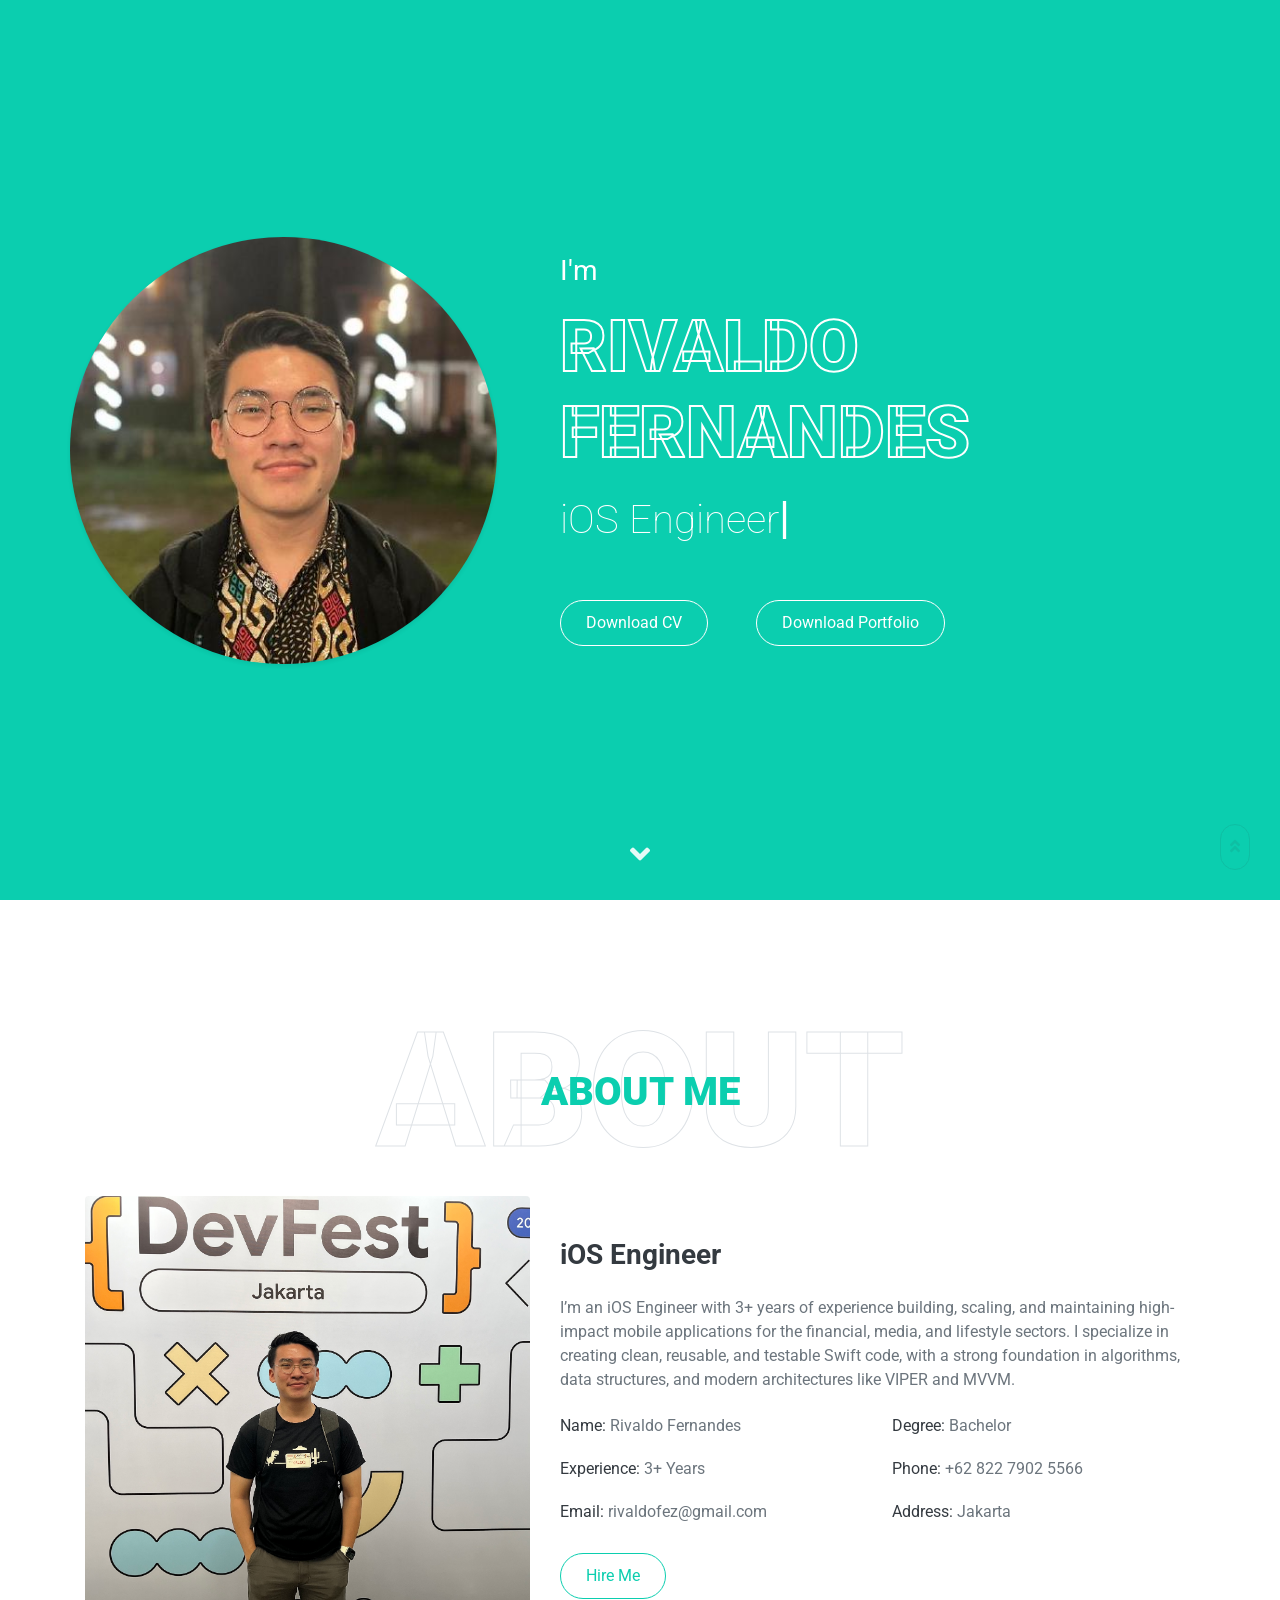
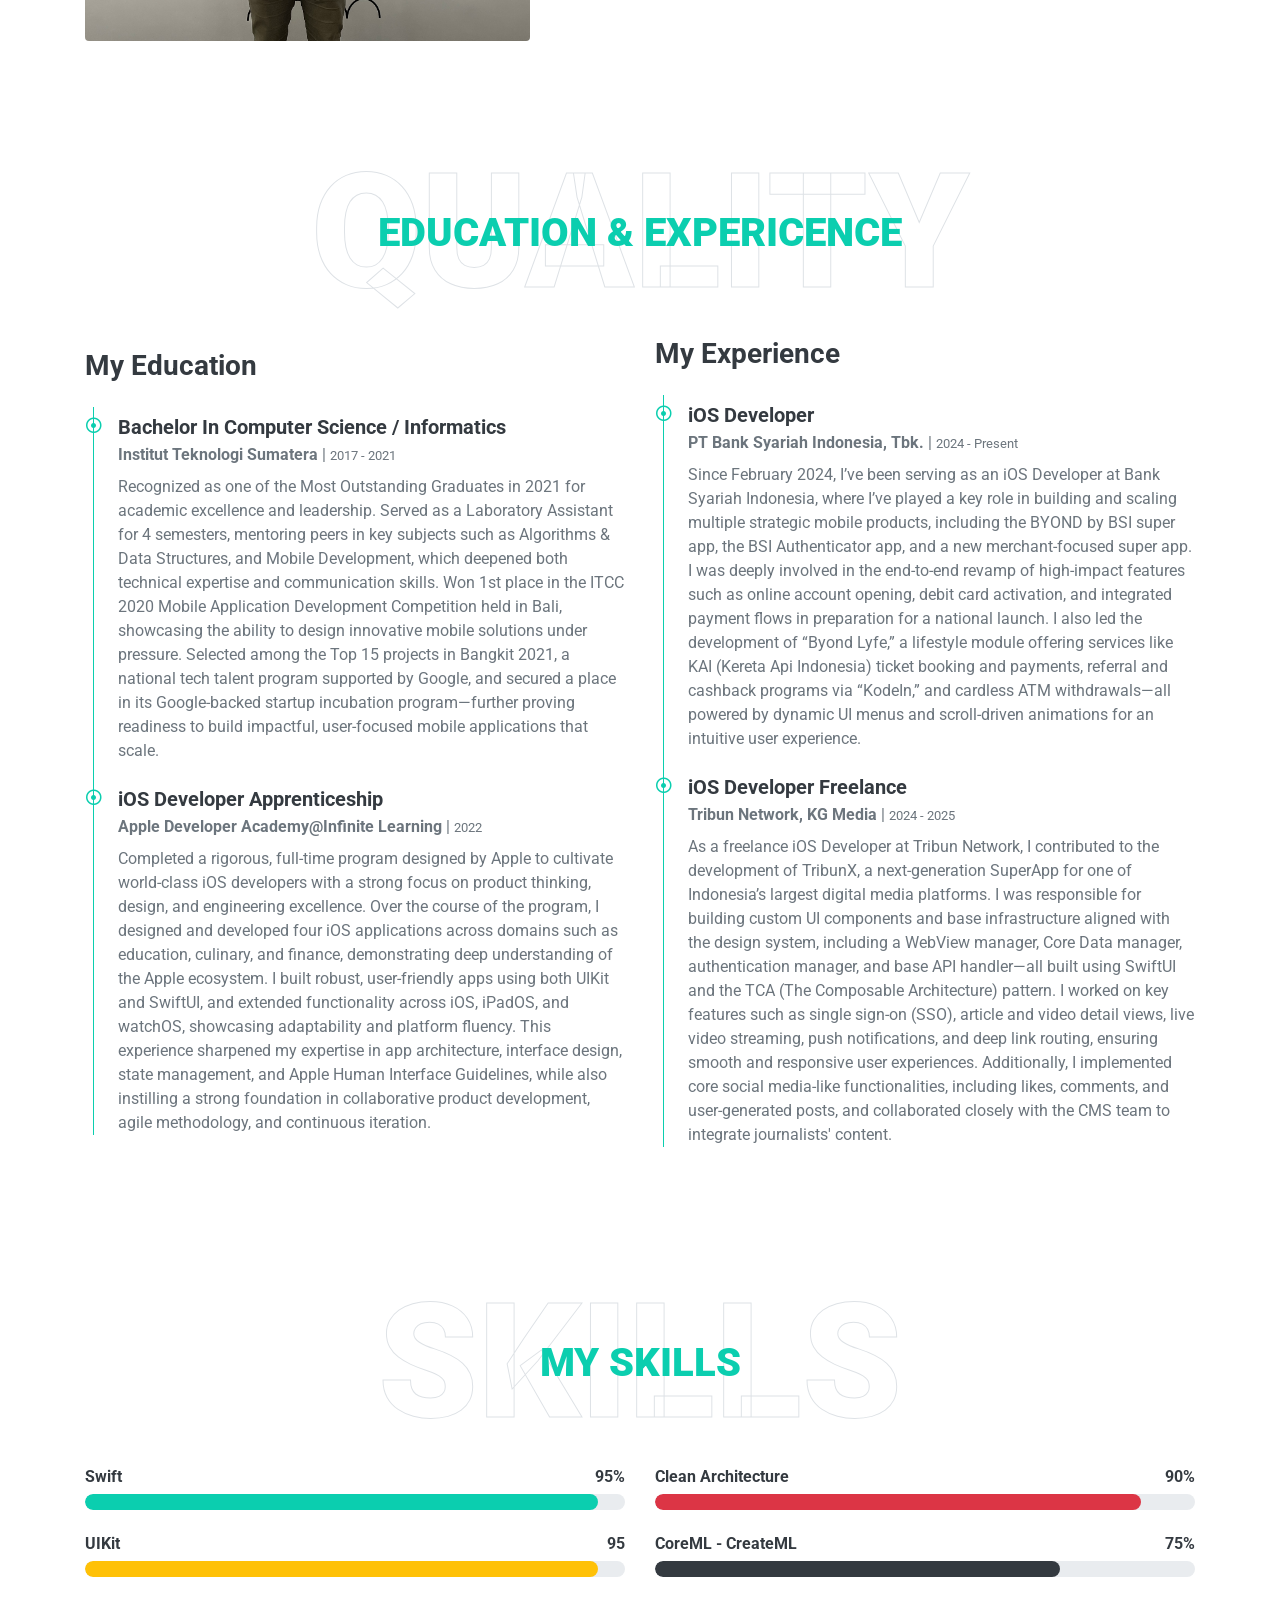
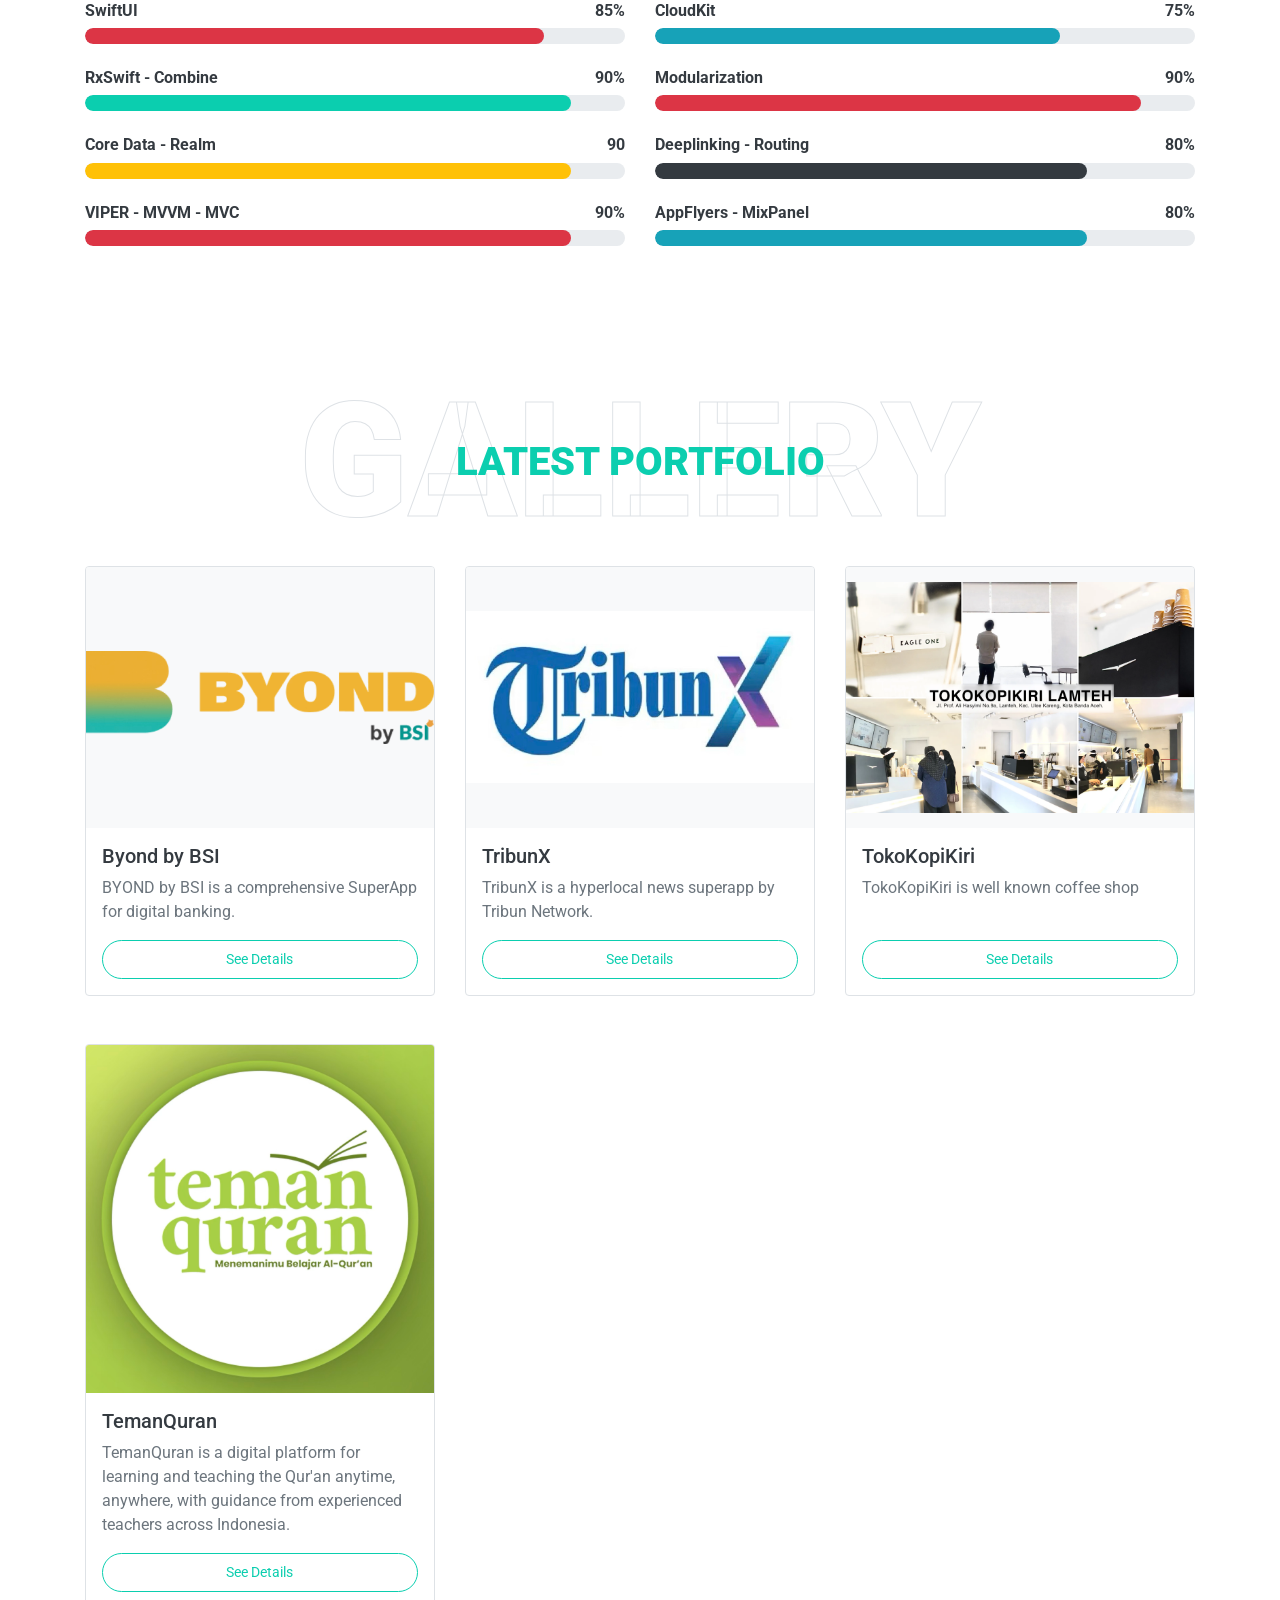
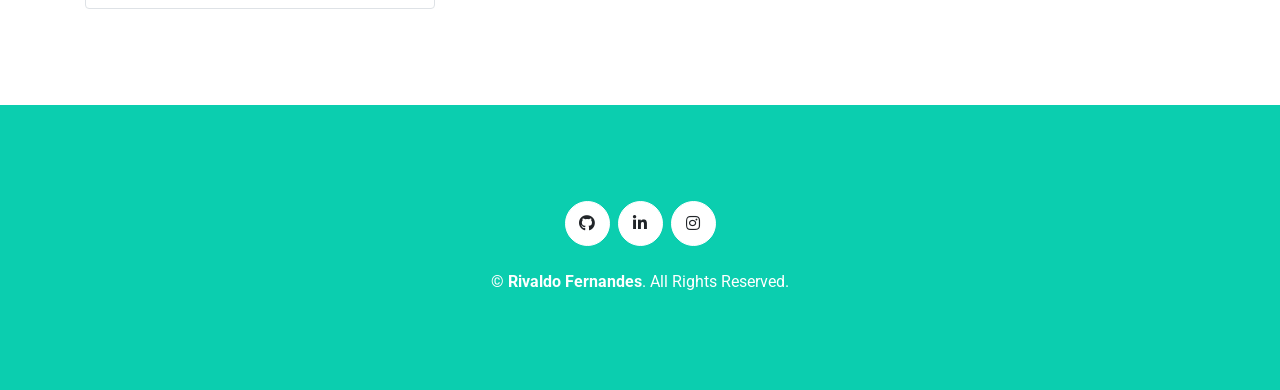
==== commit 9b7c6ff3: "update download portofolio" ====
--- a/index.html
+++ b/index.html
@@ -85,7 +85,7 @@
                     <div class="typed-text d-none">iOS Engineer, Full Stack Developer</div>
                     <div class="d-flex align-items-center justify-content-center justify-content-lg-start pt-5">
                         <a href="https://s.id/cv-rivaldo" class="btn btn-outline-light mr-5">Download CV</a>
-                        <a href="https://s.id/portofolio-rivaldo" class="btn btn-outline-light mr-5">Download
+                        <a href="https://s.id/portfolio-doc-rivaldo" class="btn btn-outline-light mr-5">Download
                             Portfolio</a>
                     </div>
                 </div>
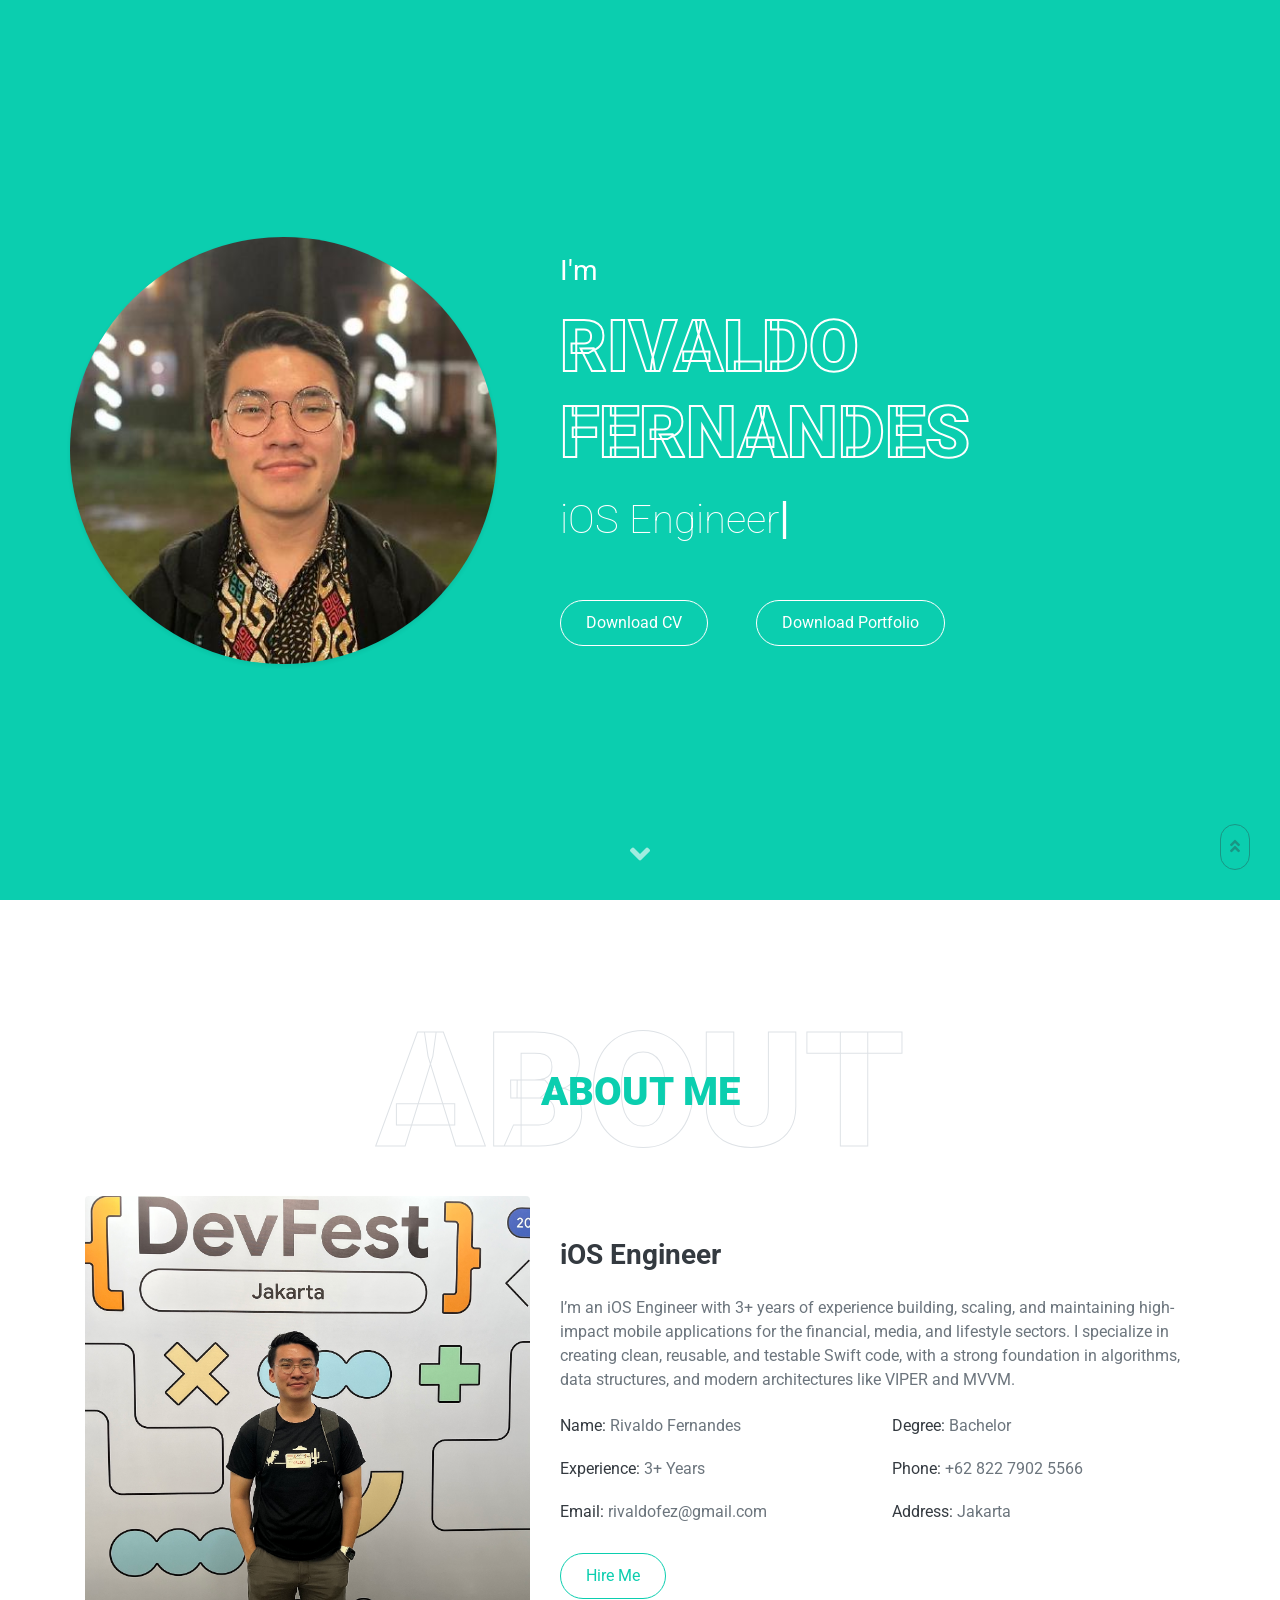
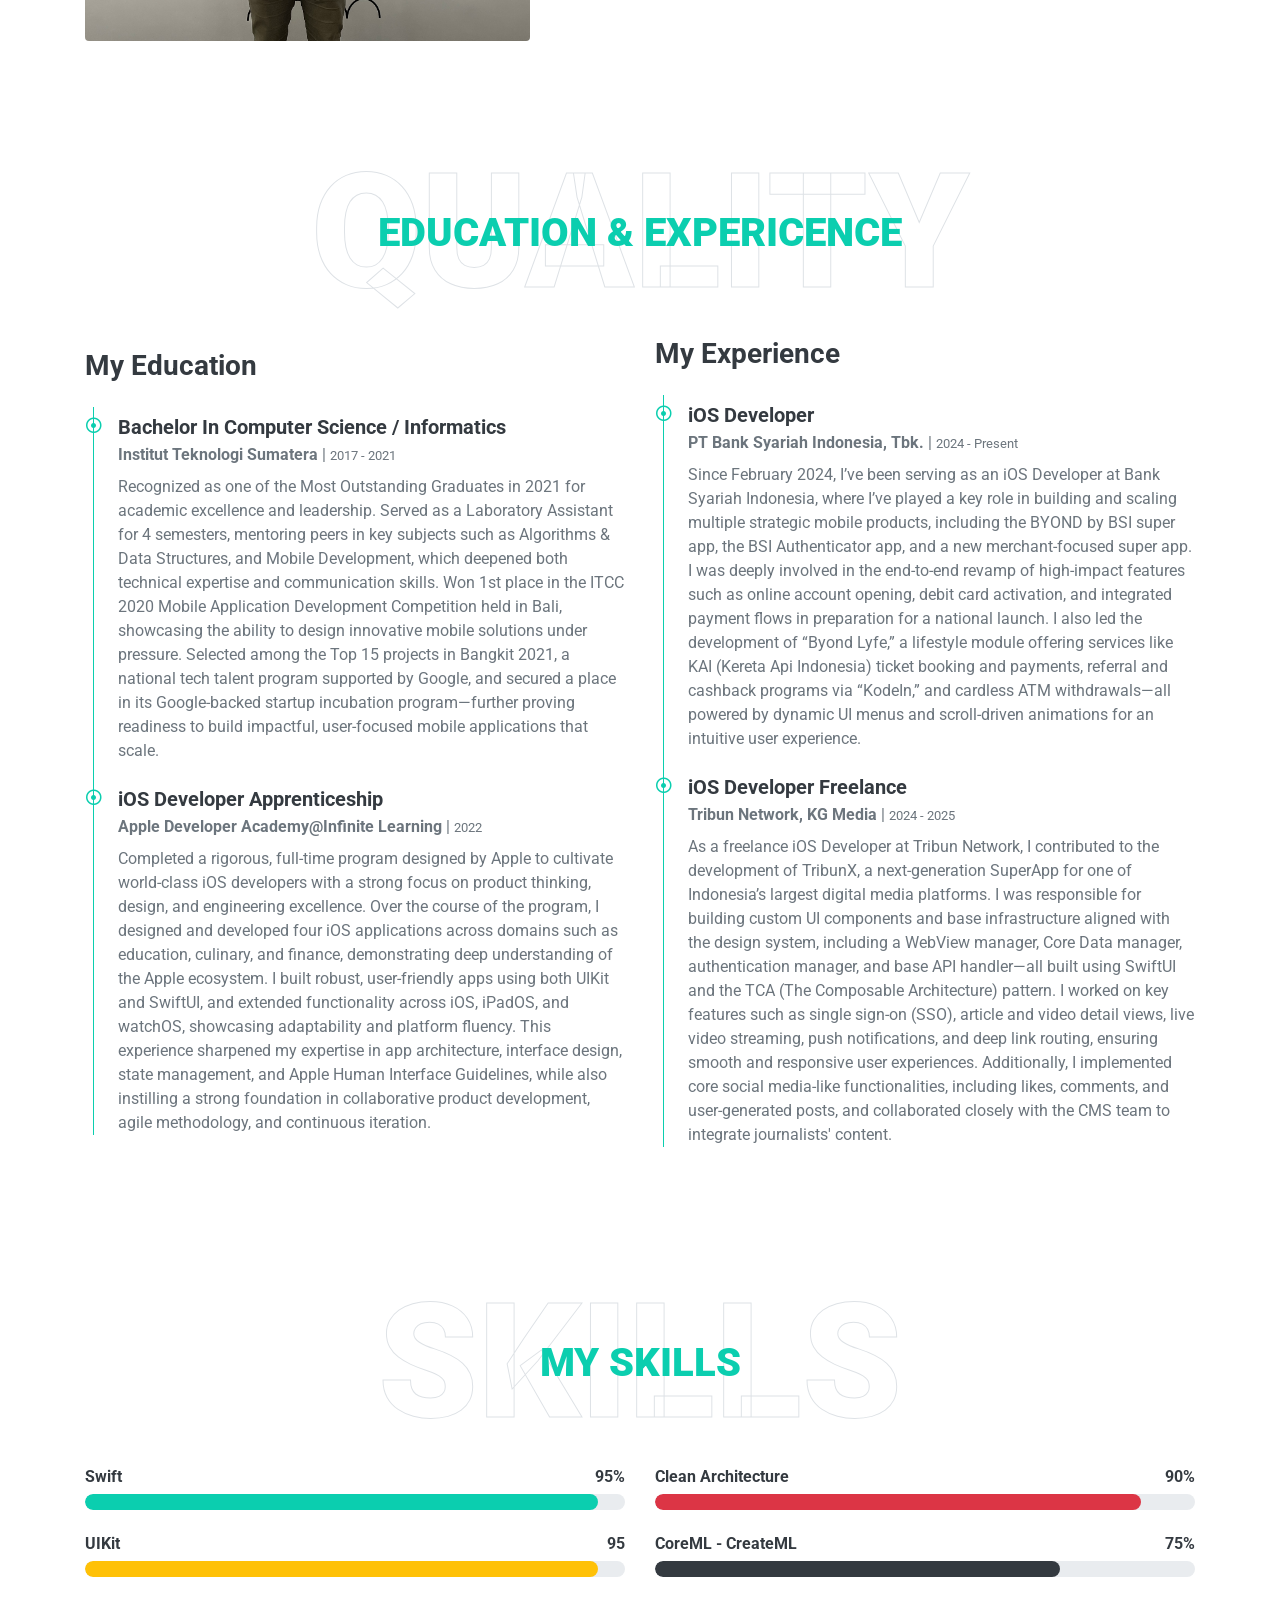
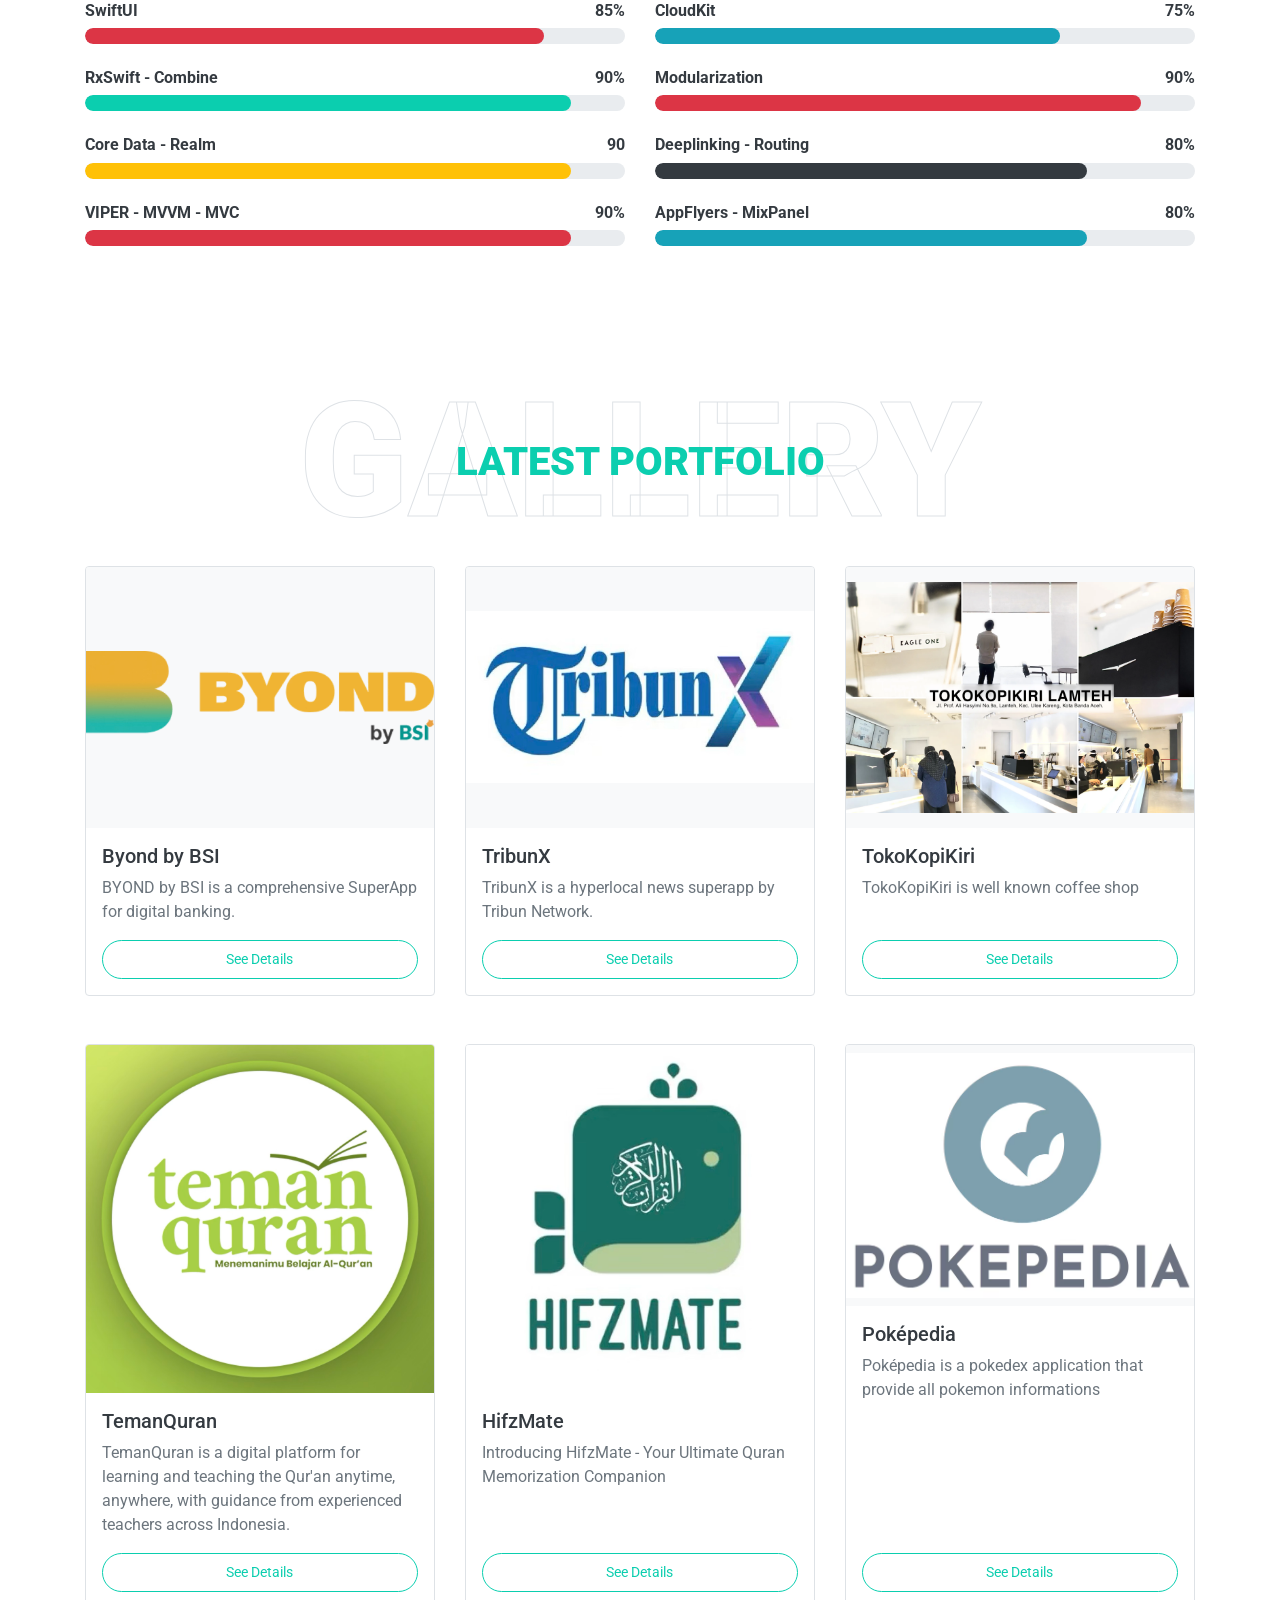
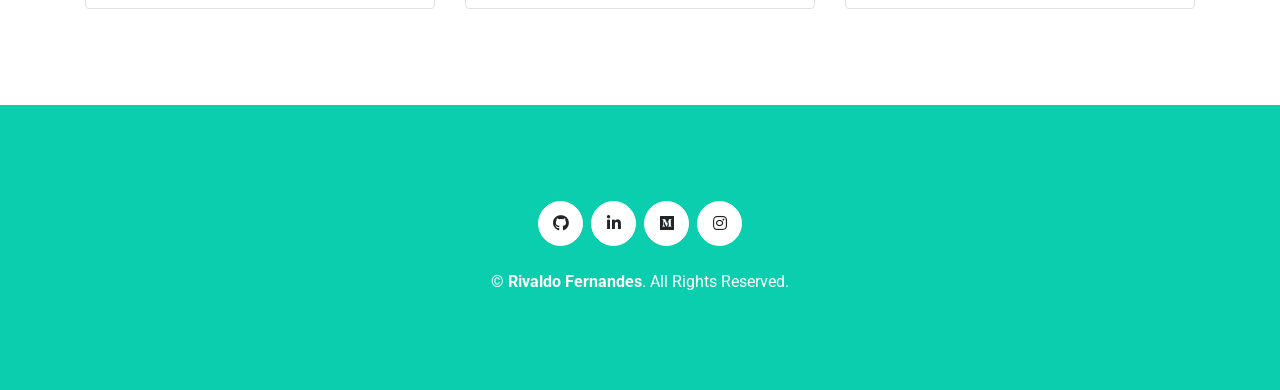
==== commit 3d0d5940: "update portfolio" ====
--- a/index.html
+++ b/index.html
@@ -392,6 +392,8 @@
                         class="fab fa-github"></i></a>
                 <a class="btn btn-light btn-social mr-2" href="https://www.linkedin.com/in/rivaldofez/"><i
                         class="fab fa-linkedin-in"></i></a>
+                <a class="btn btn-light btn-social mr-2" href="https://medium.com/@rivaldofez"><i
+                    class="fab fa-medium"></i></a>
                 <a class="btn btn-light btn-social" href="https://www.instagram.com/rivaldofez"><i
                         class="fab fa-instagram"></i></a>
             </div>
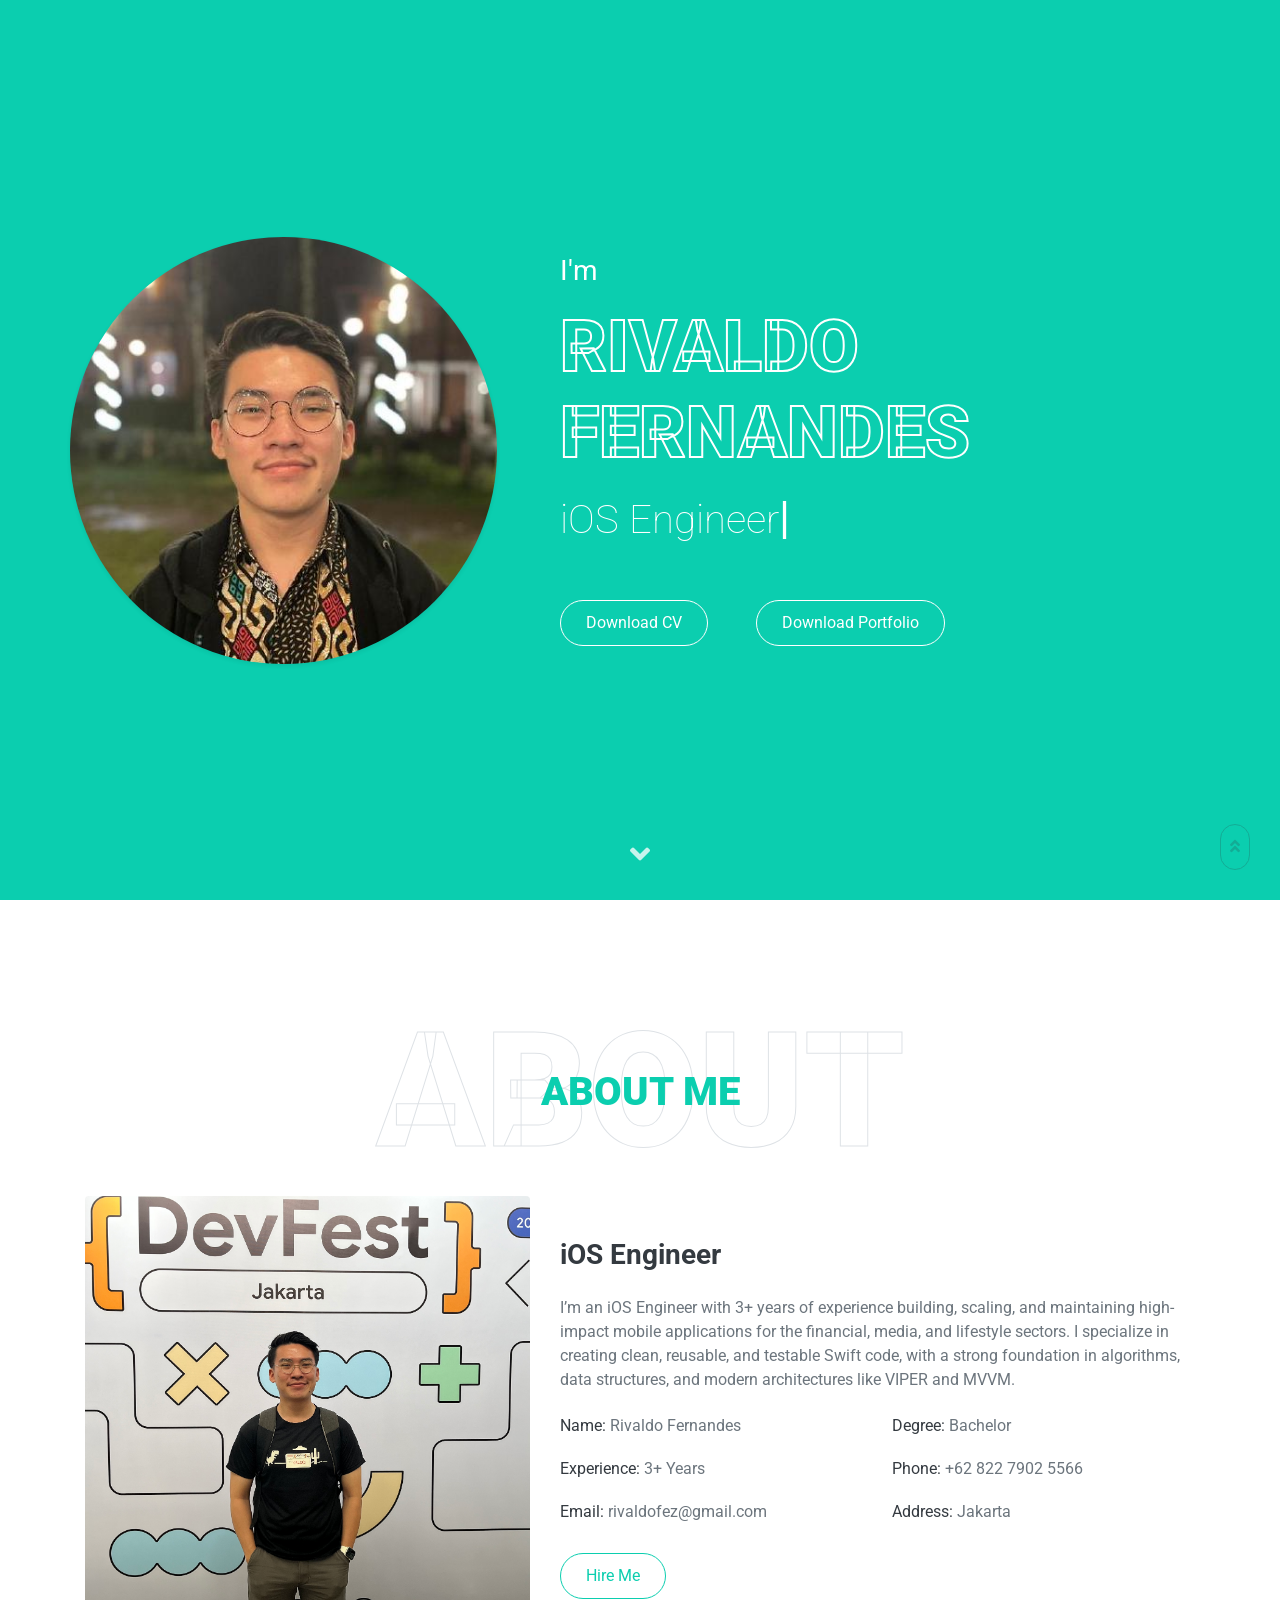
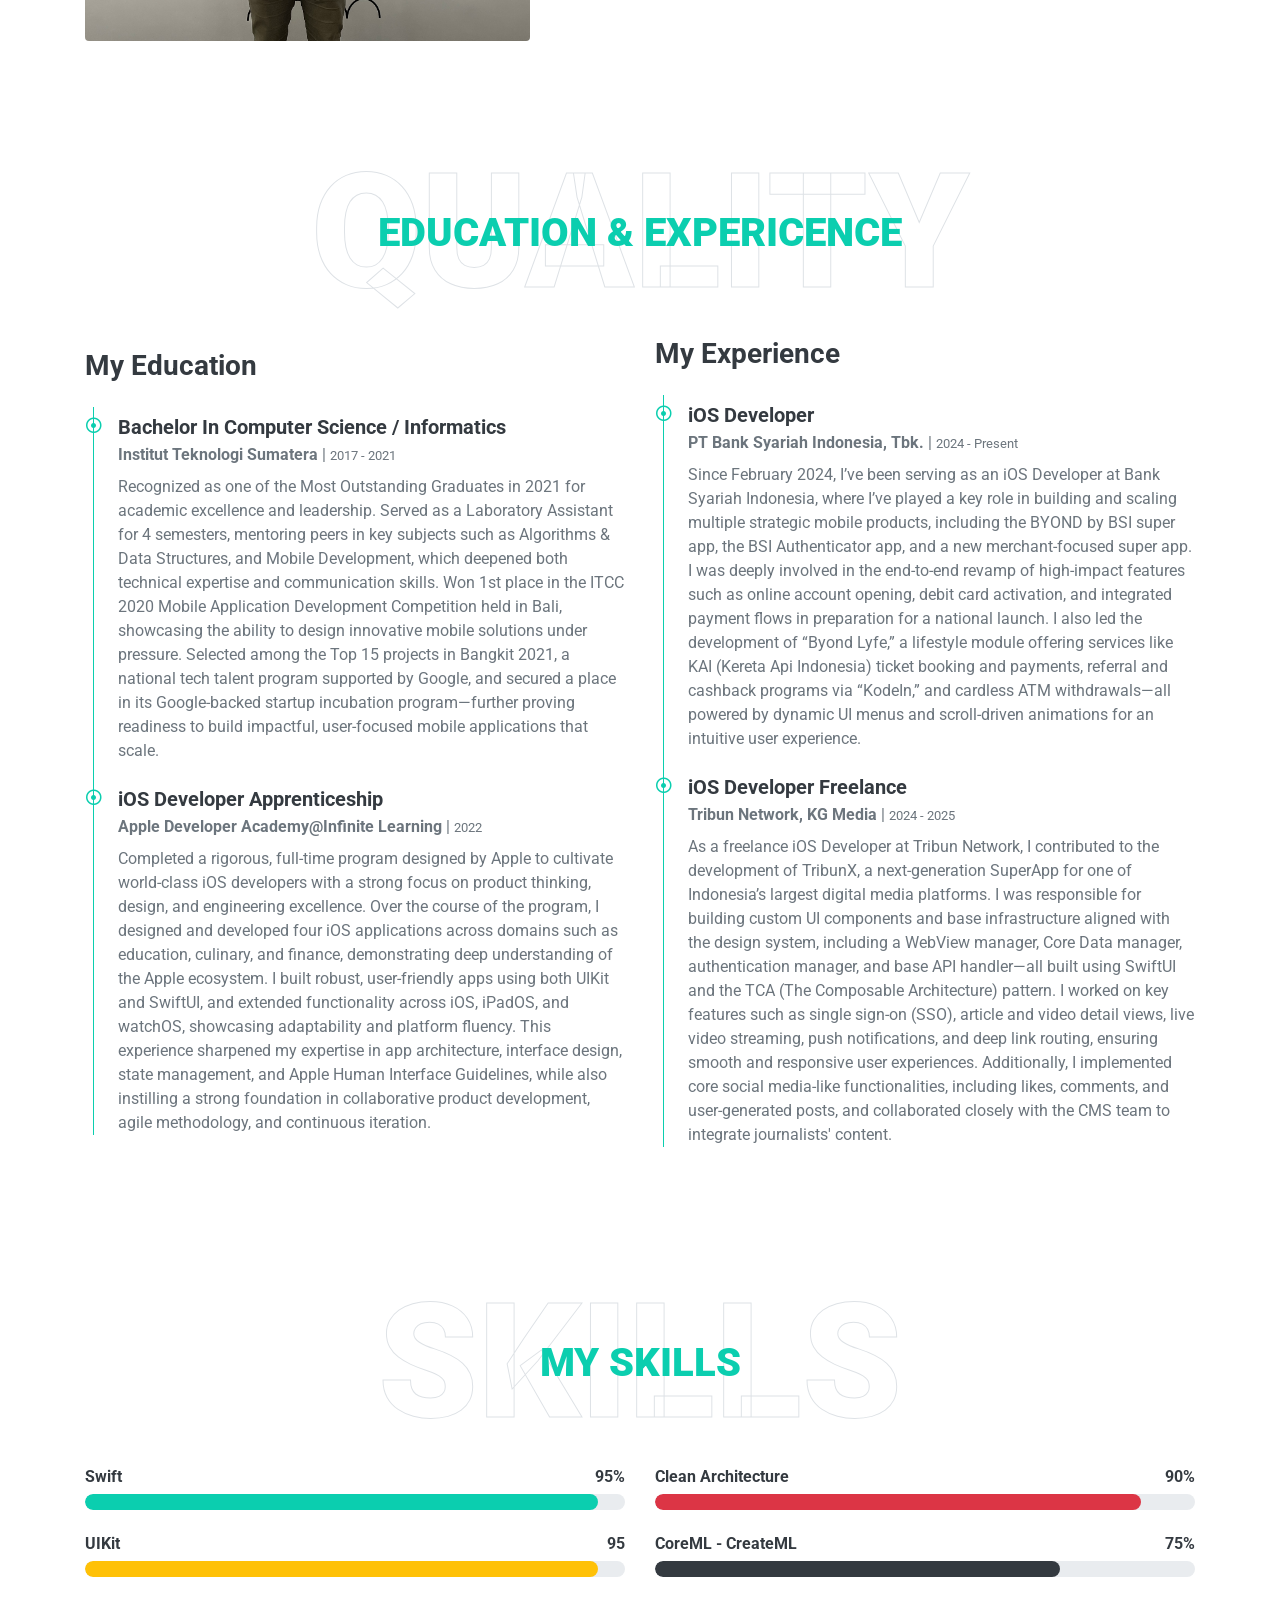
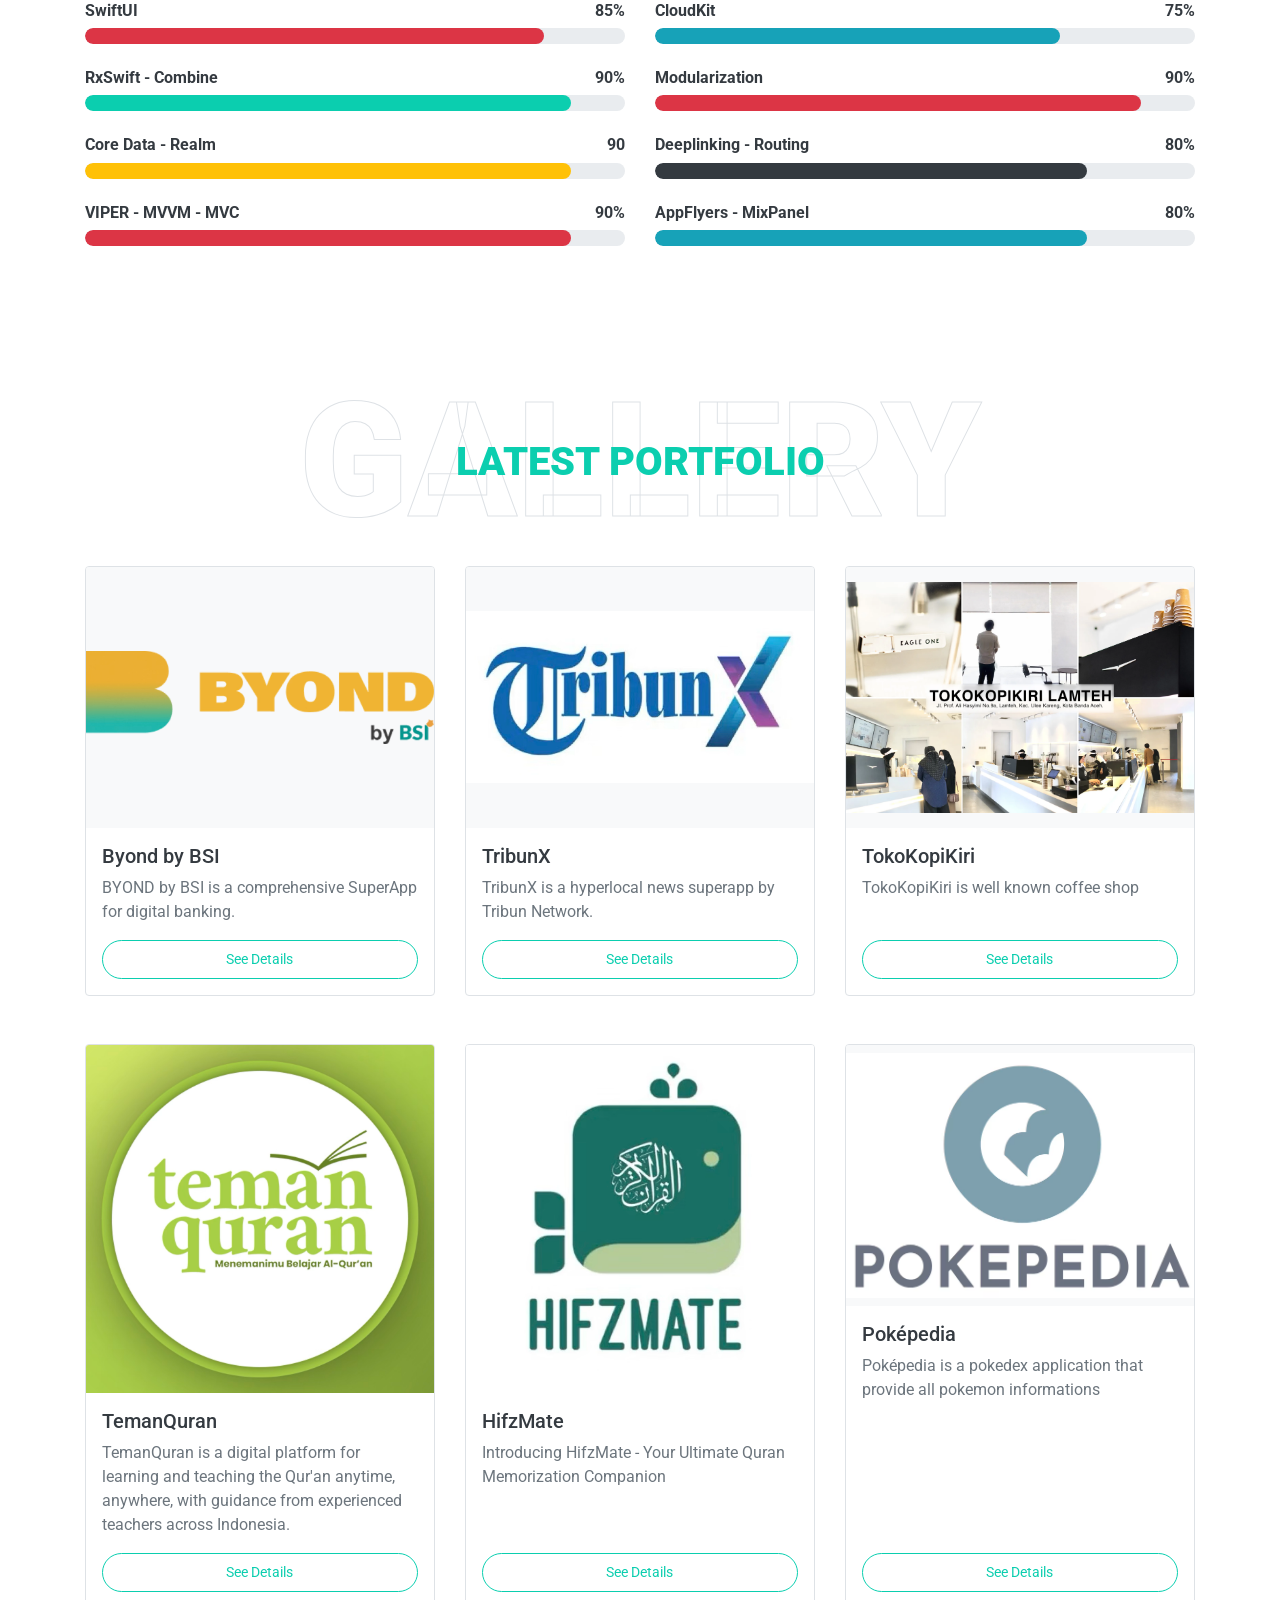
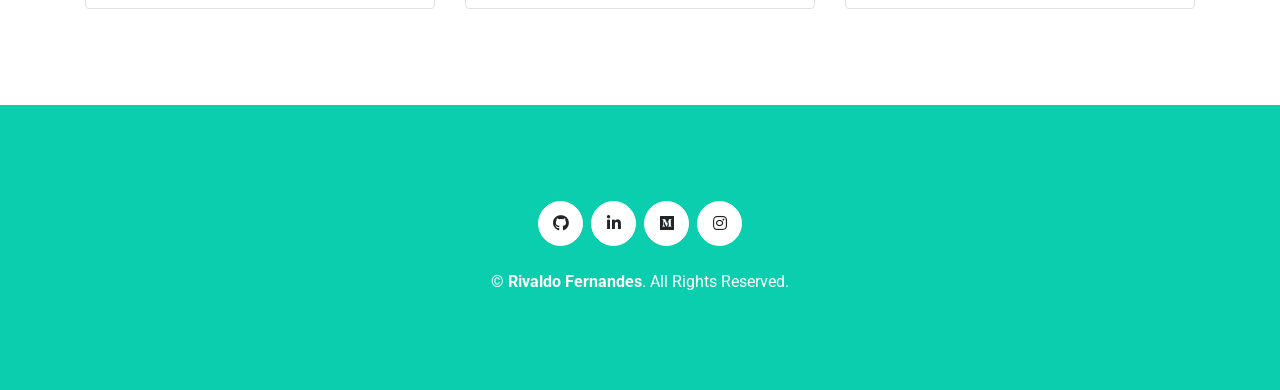
==== commit 48fd737a: "add action hire me" ====
--- a/index.html
+++ b/index.html
@@ -43,7 +43,7 @@
                 <a href="#skill" class="nav-item nav-link">Skill</a>
                 <a href="#portfolio" class="nav-item nav-link">Portfolio</a>
             </div>
-            <a href="" class="btn btn-outline-primary d-none d-lg-block">Hire Me</a>
+            <a href="https://www.linkedin.com/in/rivaldofez/" class="btn btn-outline-primary d-none d-lg-block">Hire Me</a>
         </div>
     </nav>
     <!-- Navbar End -->
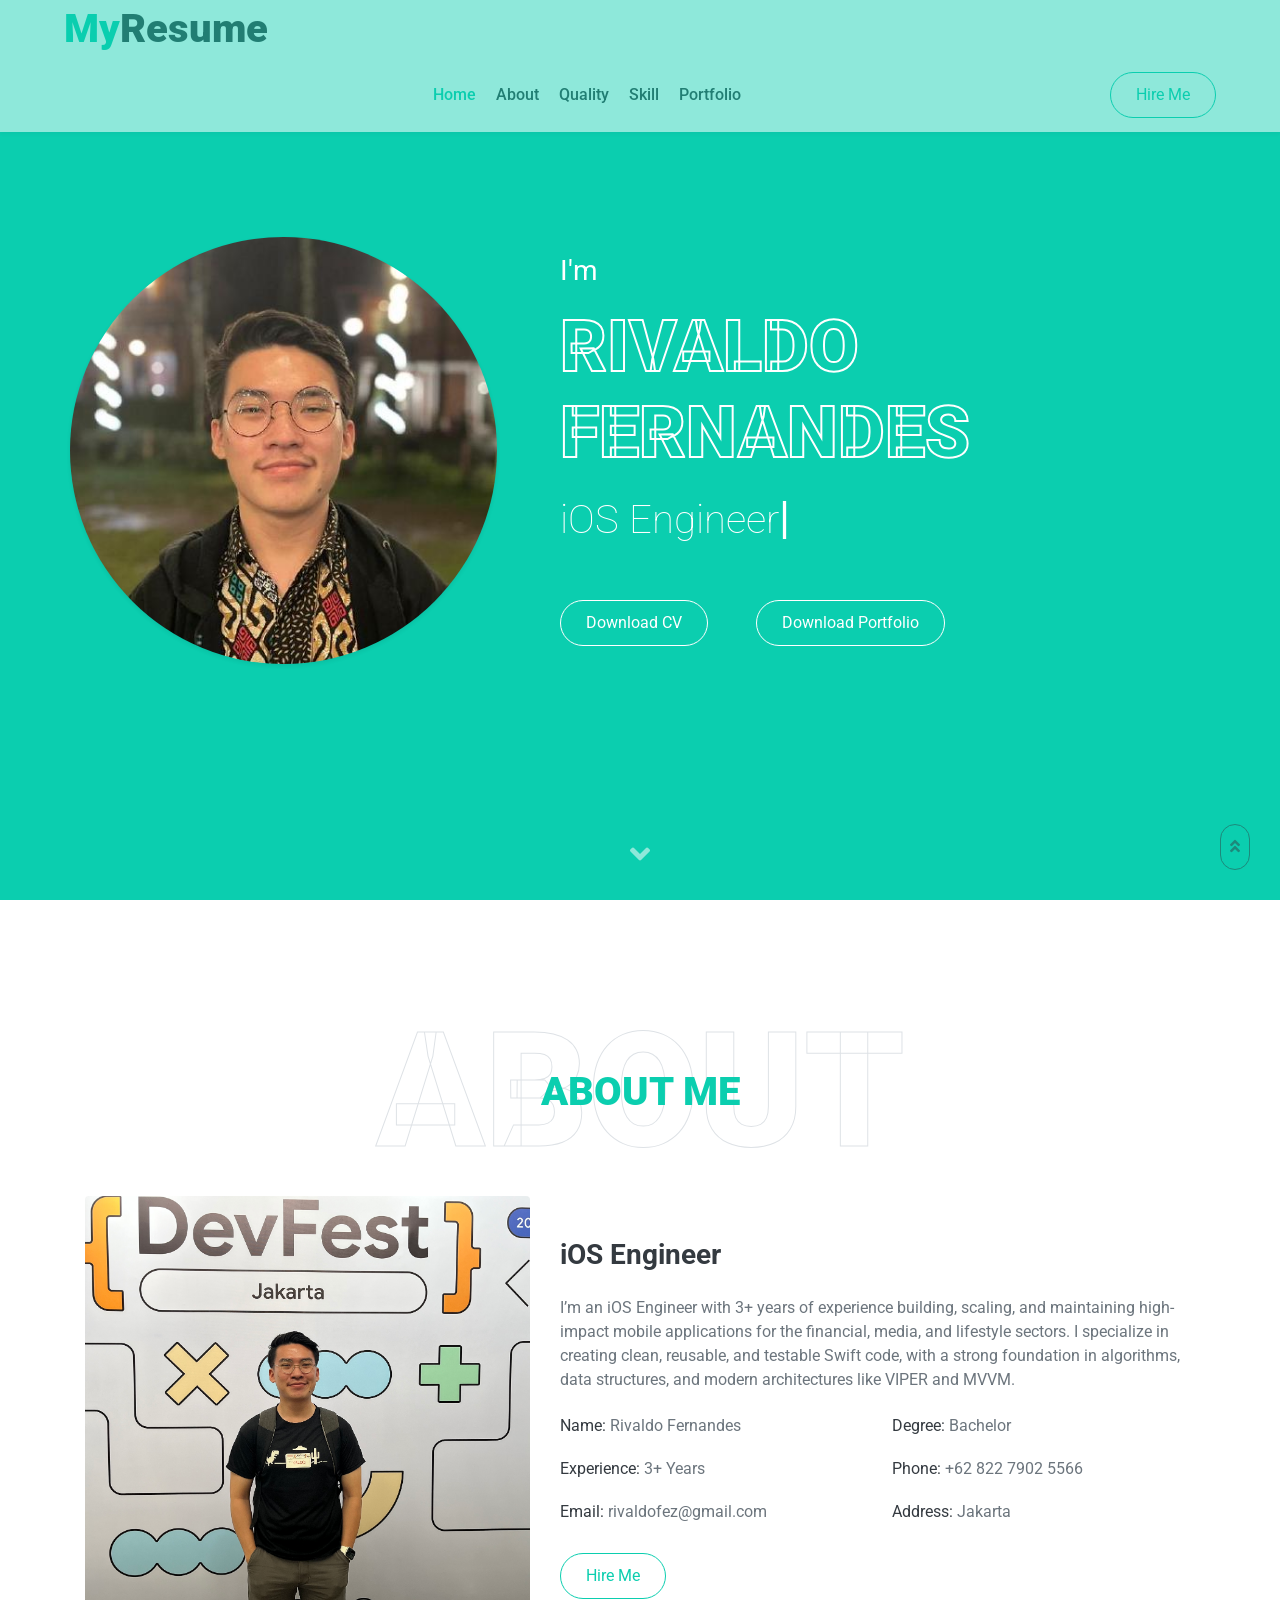
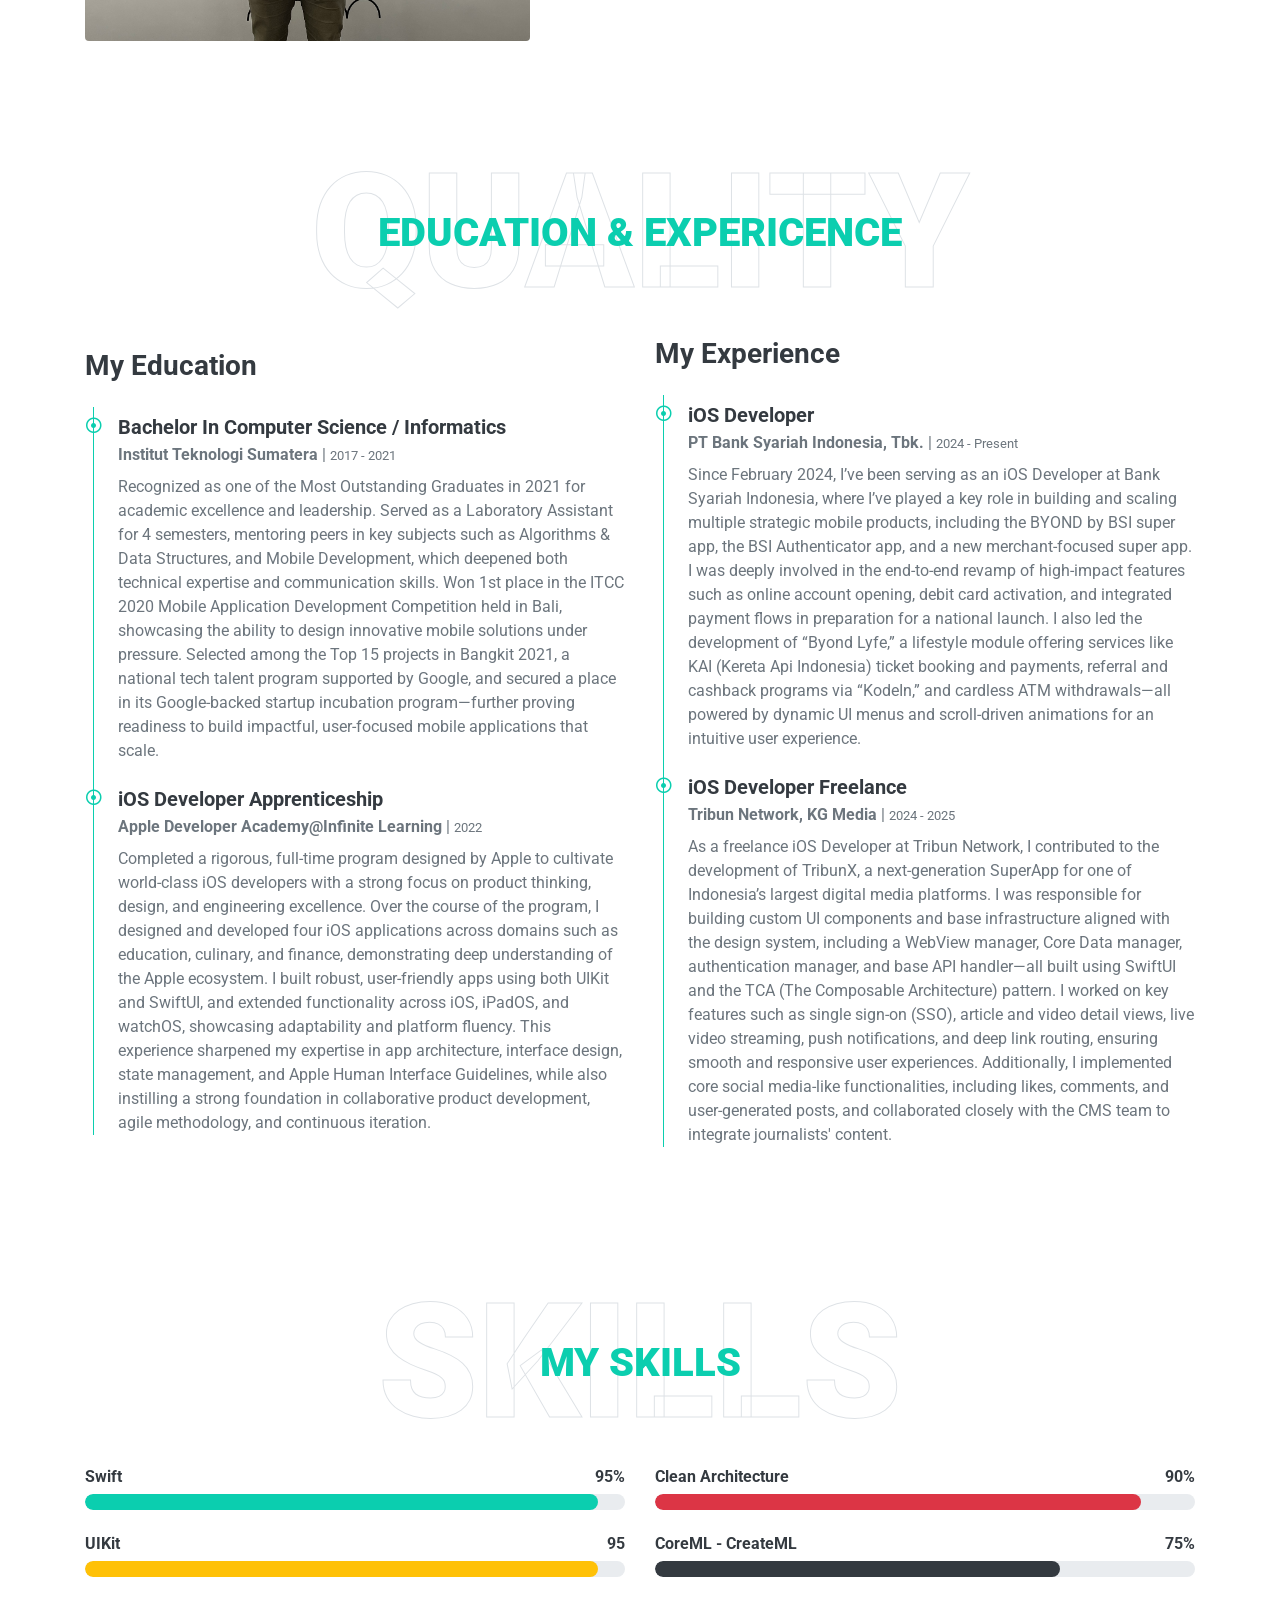
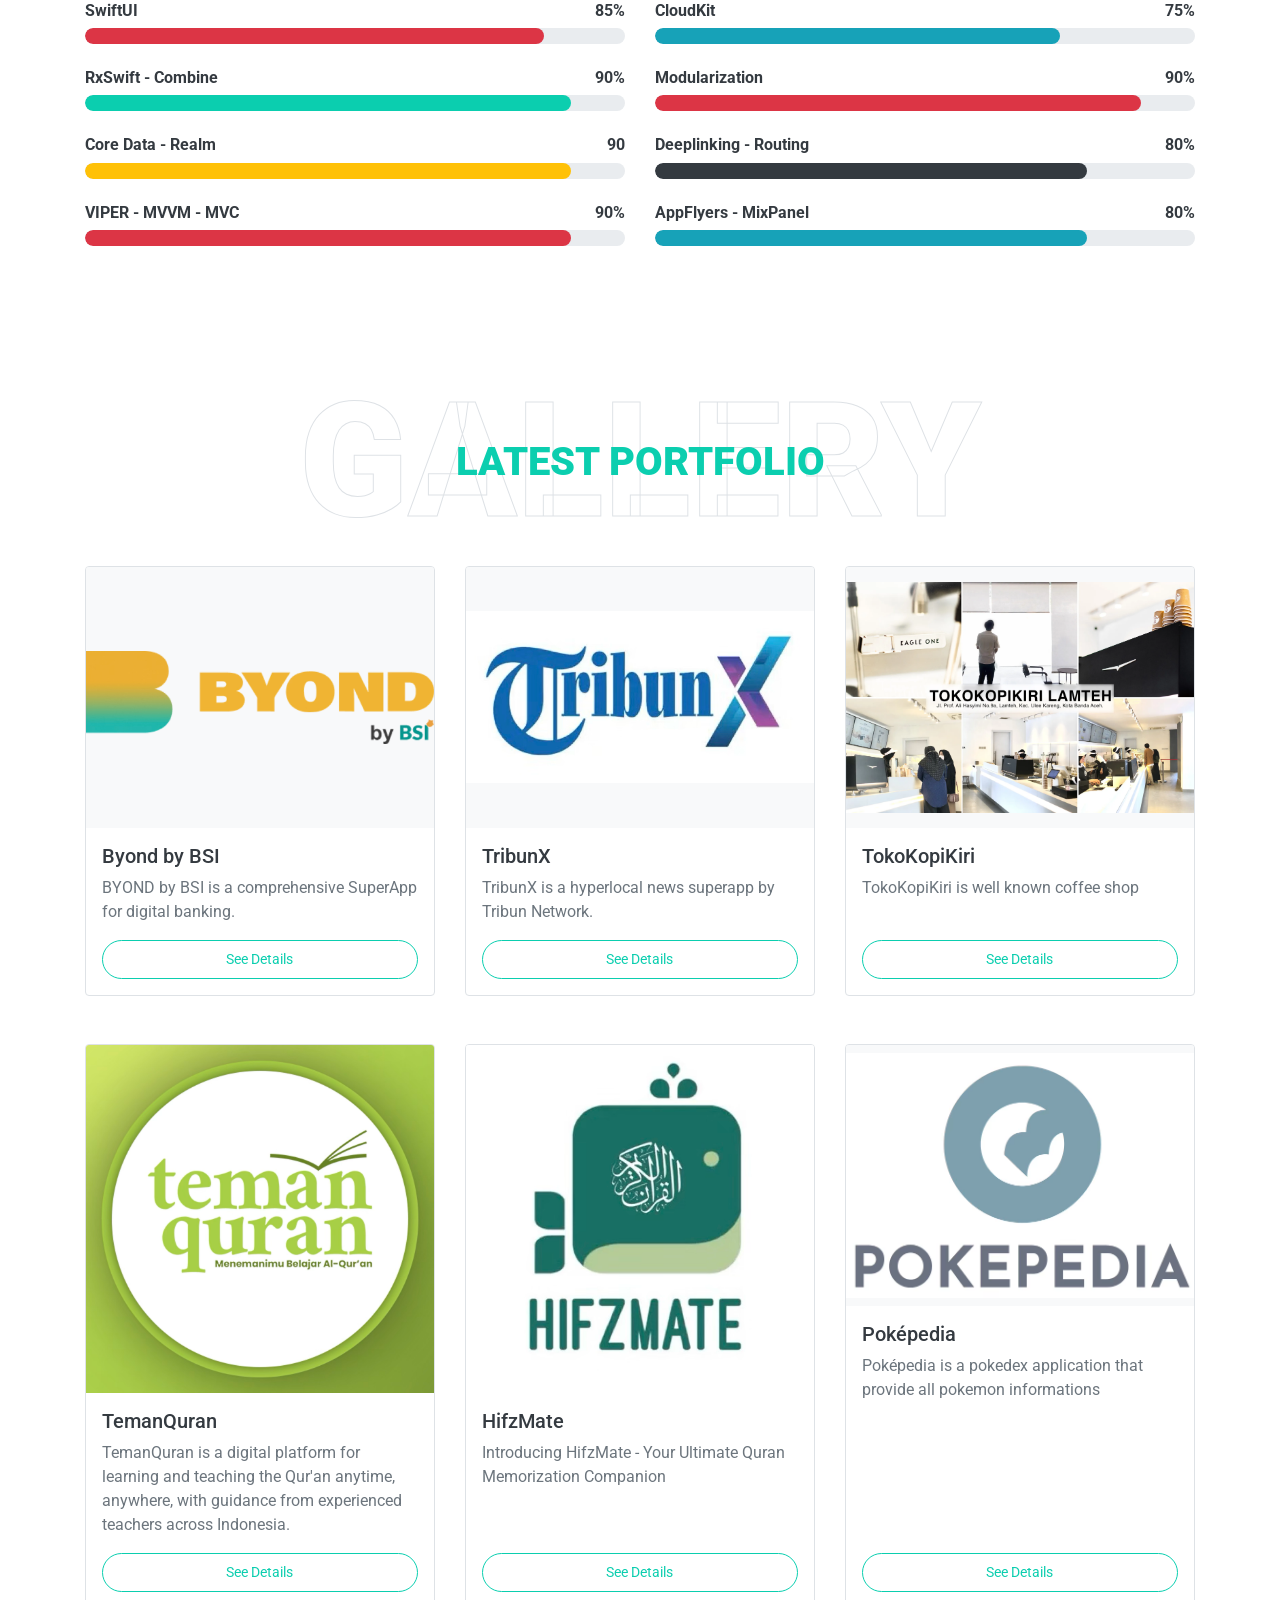
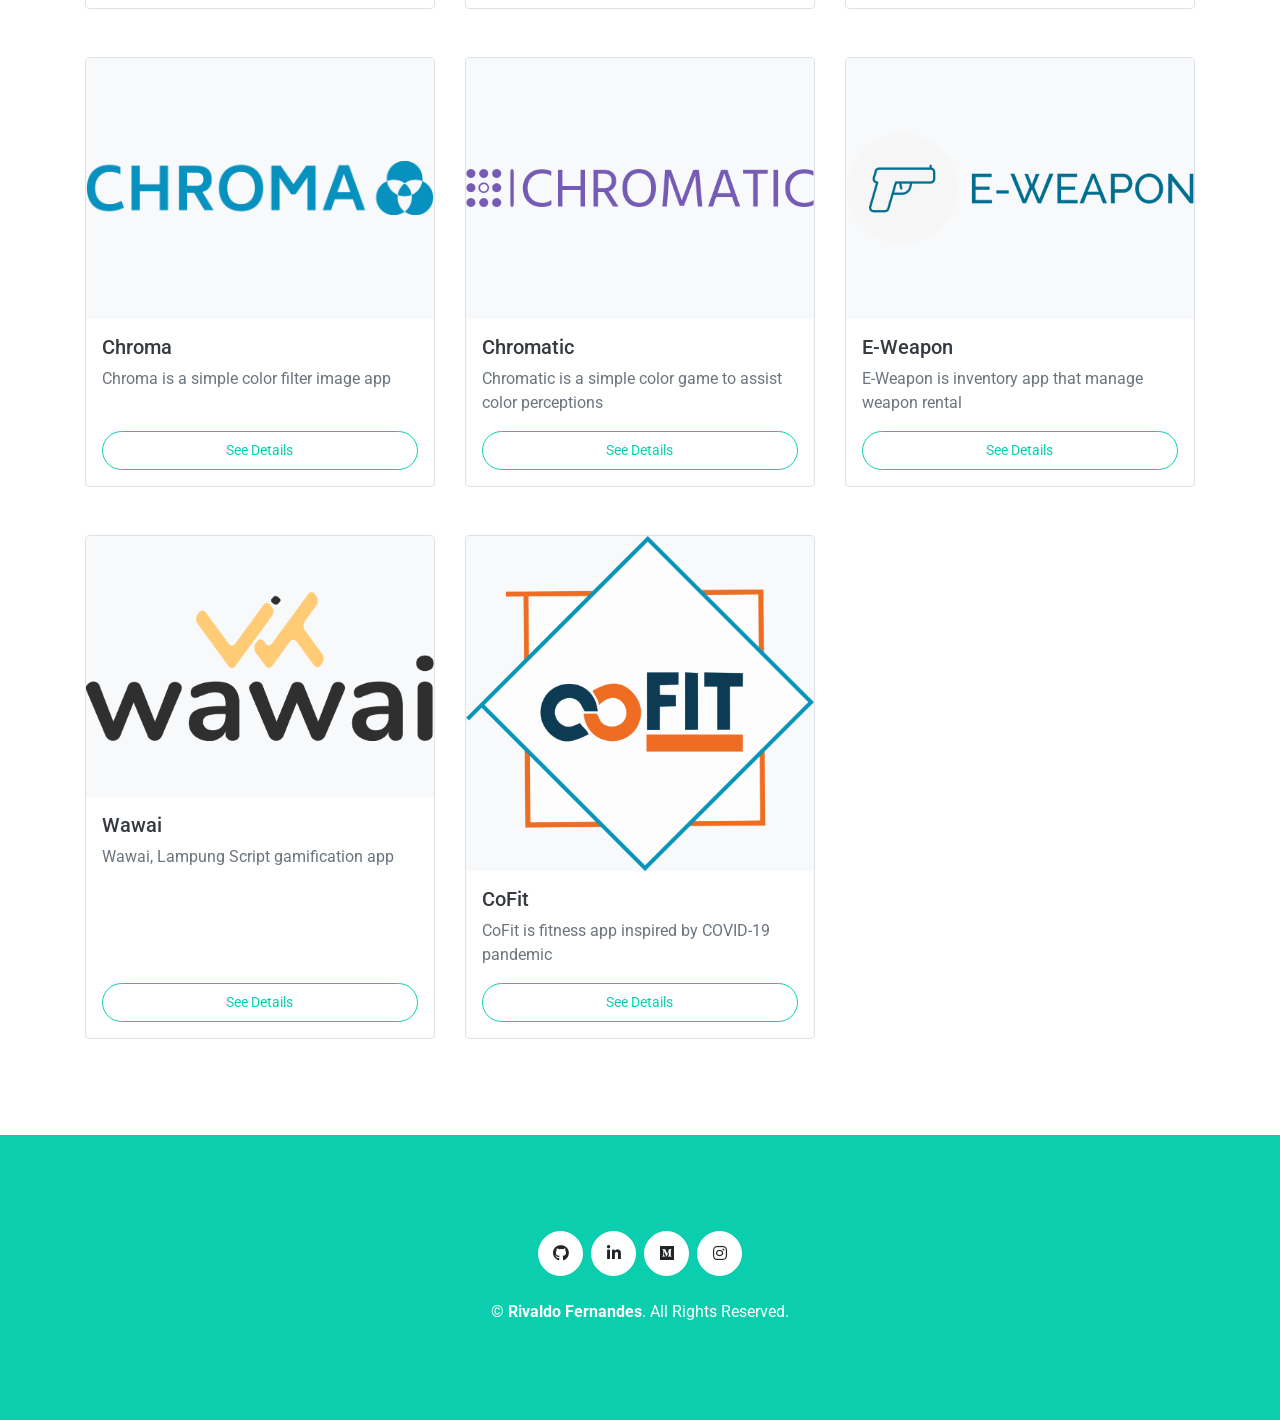
==== commit 3615c5db: "add more project in portfolio section" ====
--- a/index.html
+++ b/index.html
@@ -5,8 +5,8 @@
     <meta charset="utf-8">
     <title>Rivaldo Fernandes - iOS Engineer</title>
     <meta content="width=device-width, initial-scale=1.0" name="viewport">
-    <meta content="Free HTML Templates" name="keywords">
-    <meta content="Free HTML Templates" name="description">
+    <meta content="Portfolio Rivaldo Fernandes" name="keywords">
+    <meta content="Portfolio Rivaldo Fernandes" name="description">
 
     <!-- Favicon -->
     <link href="img/favicon.ico" rel="icon">
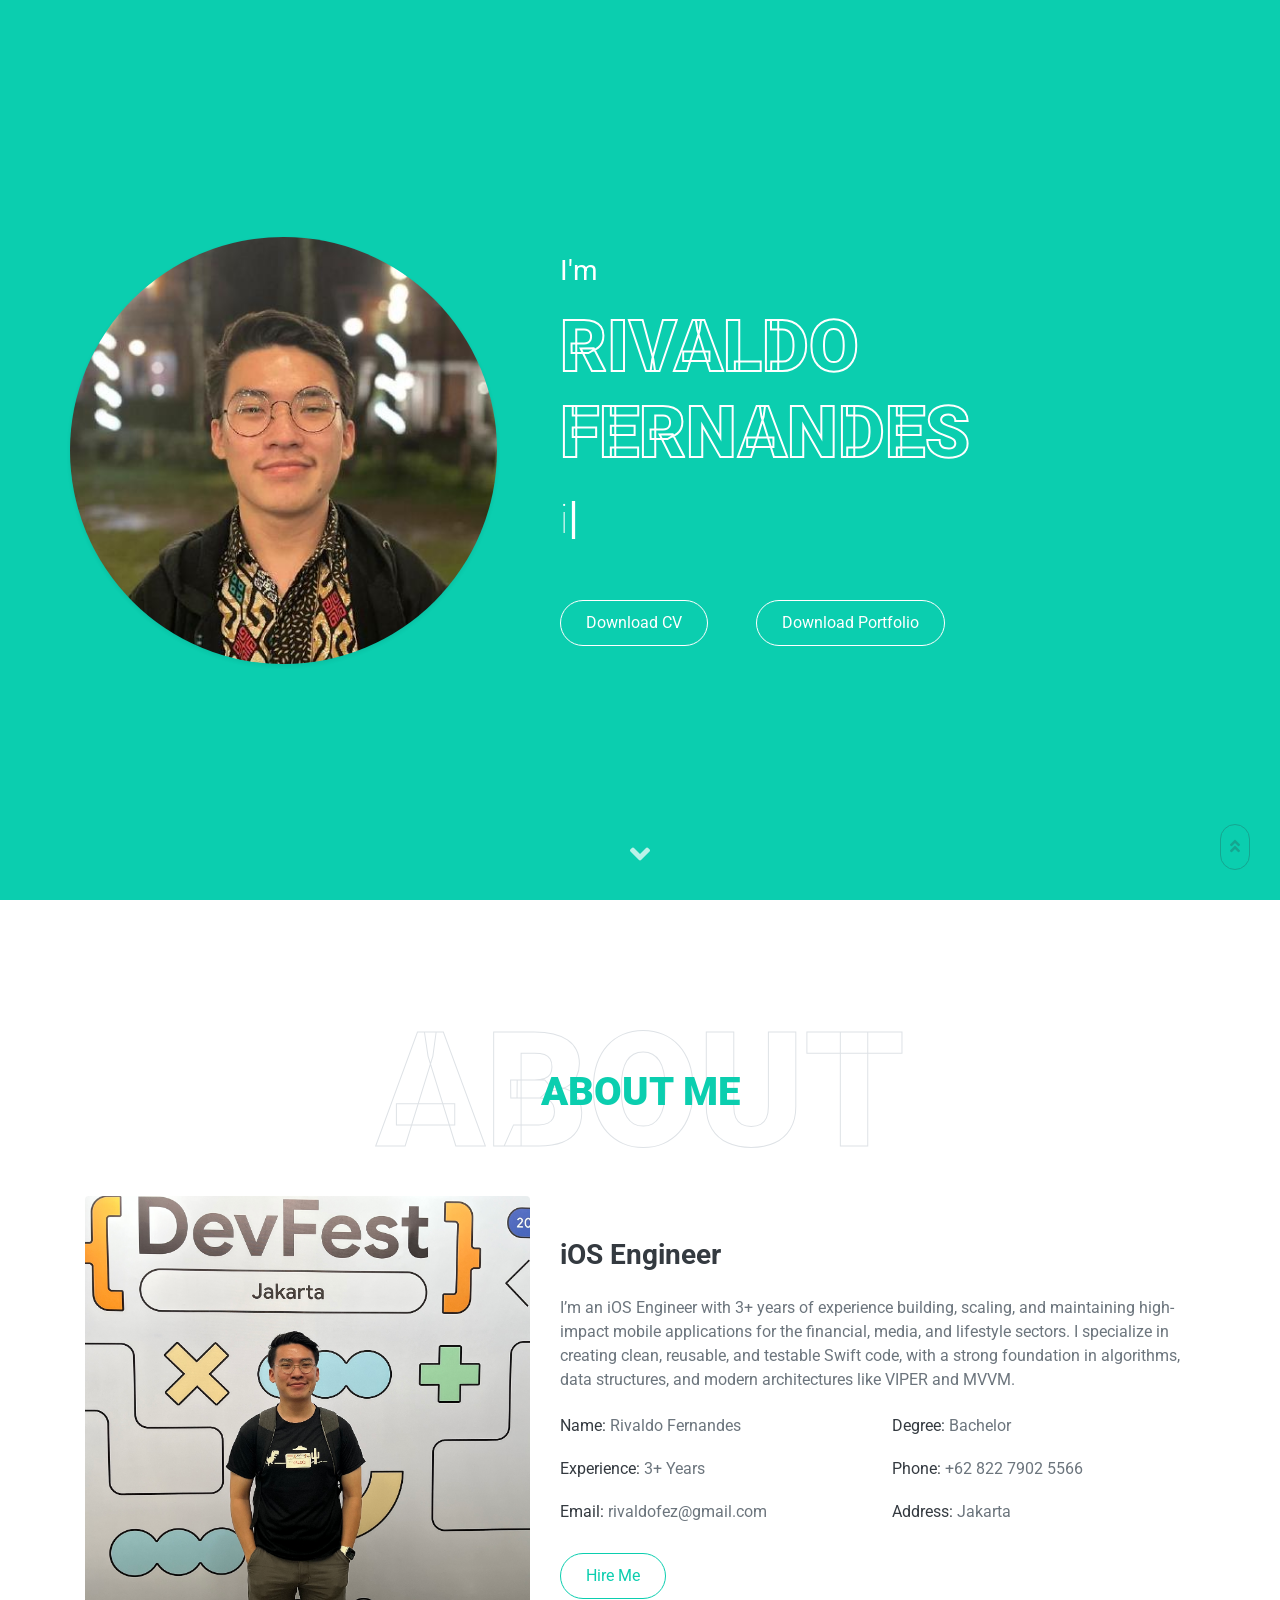
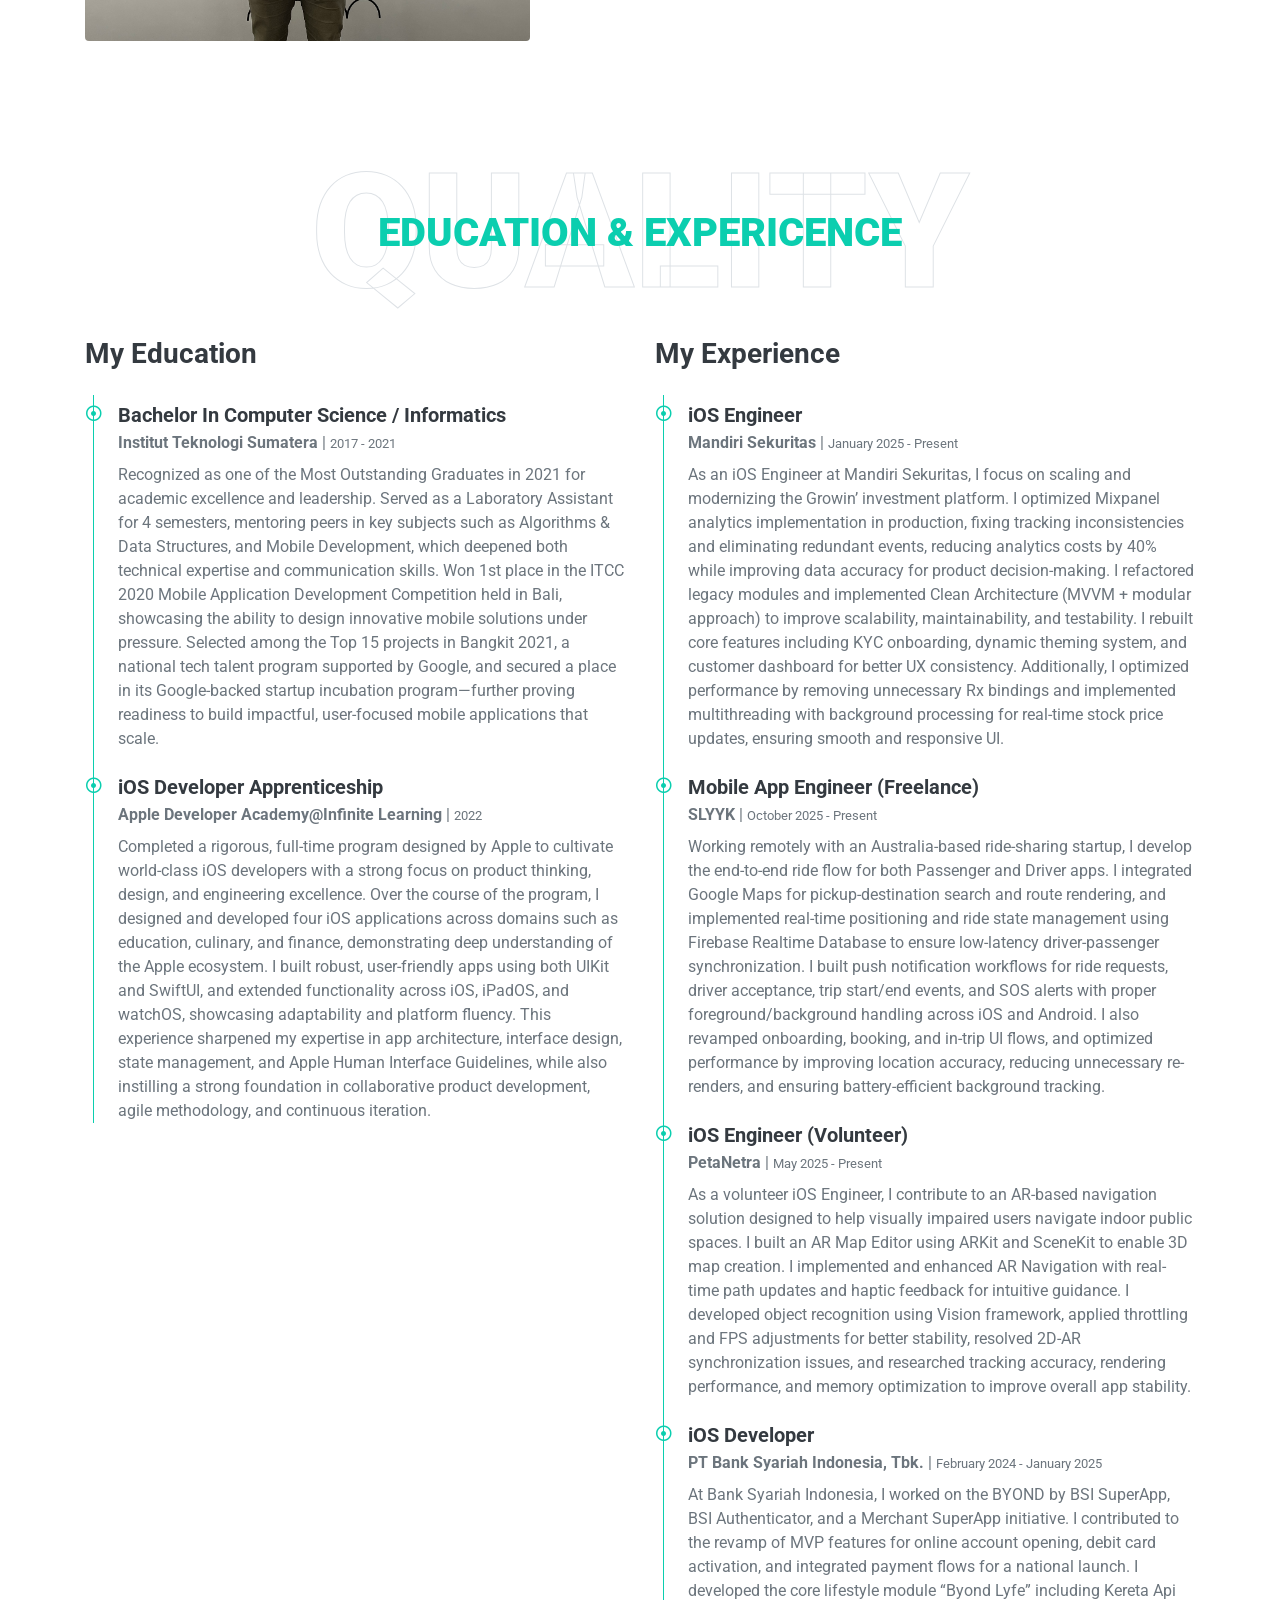
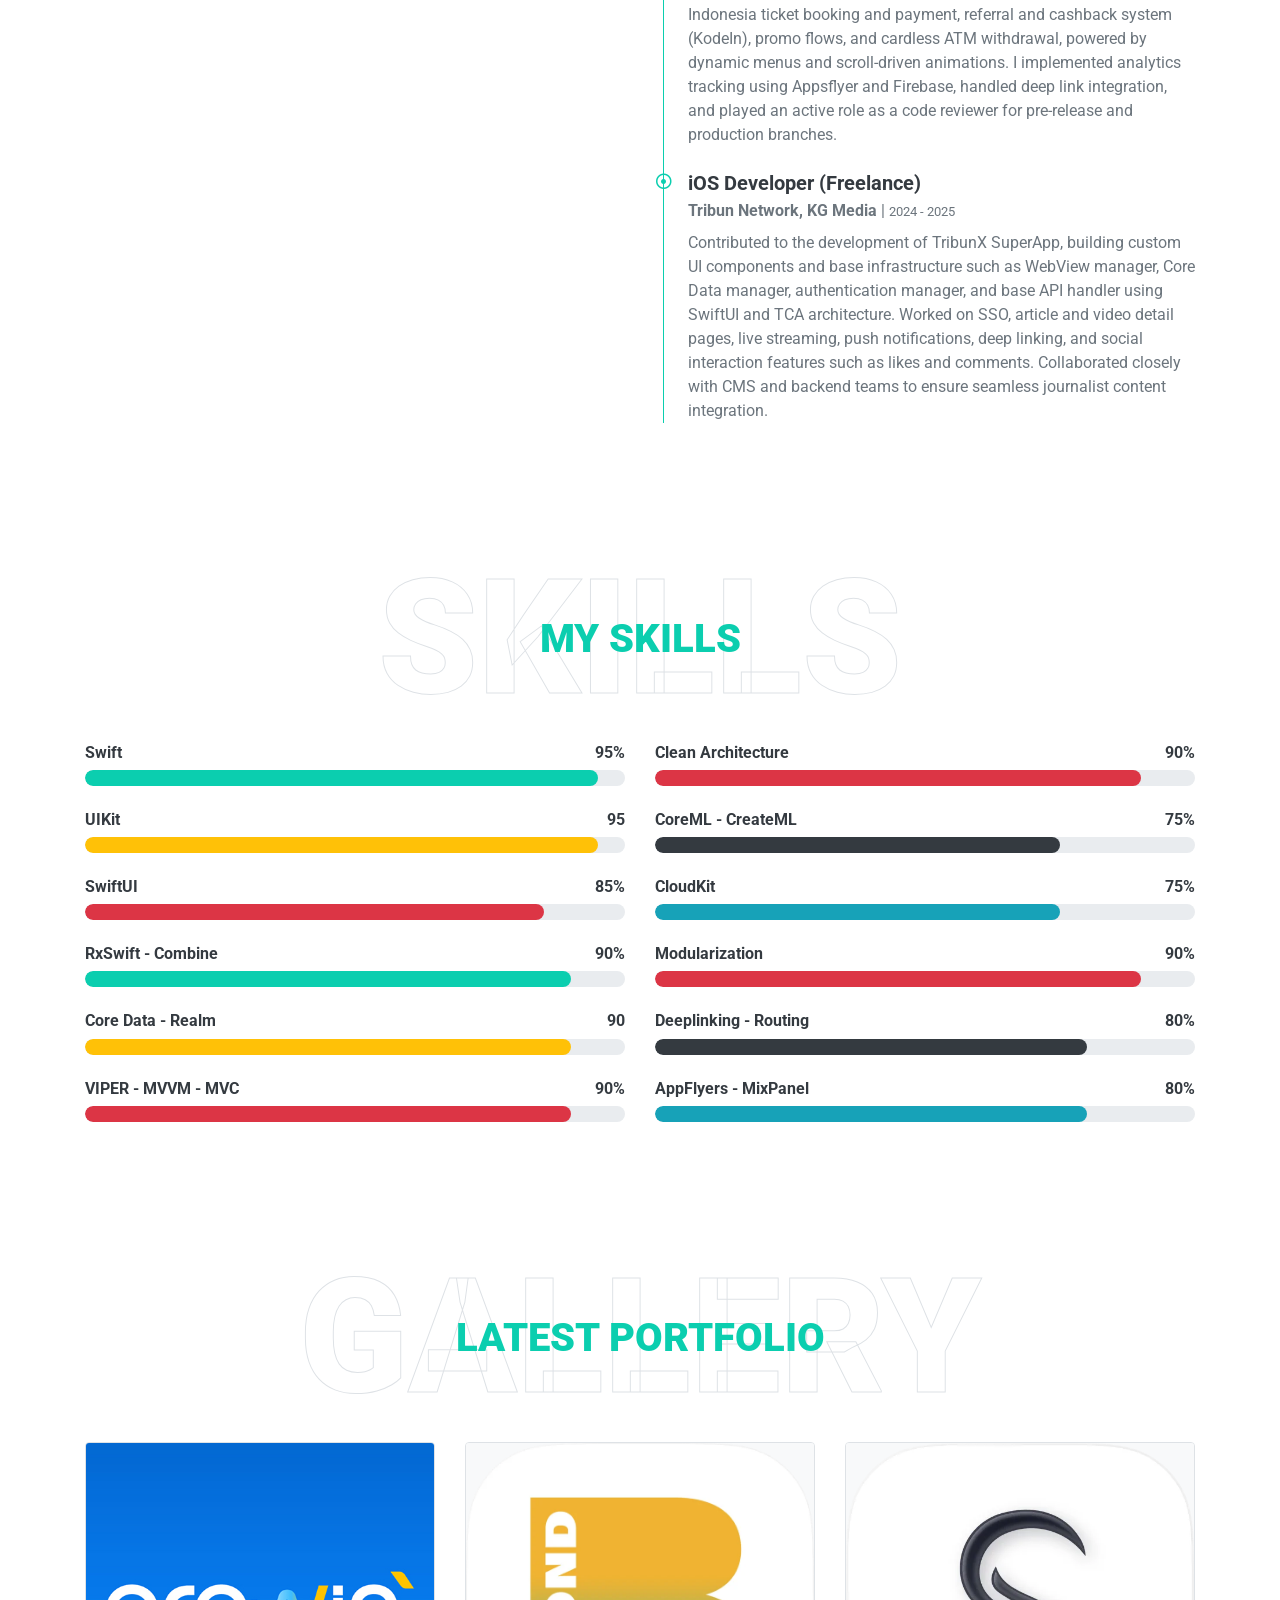
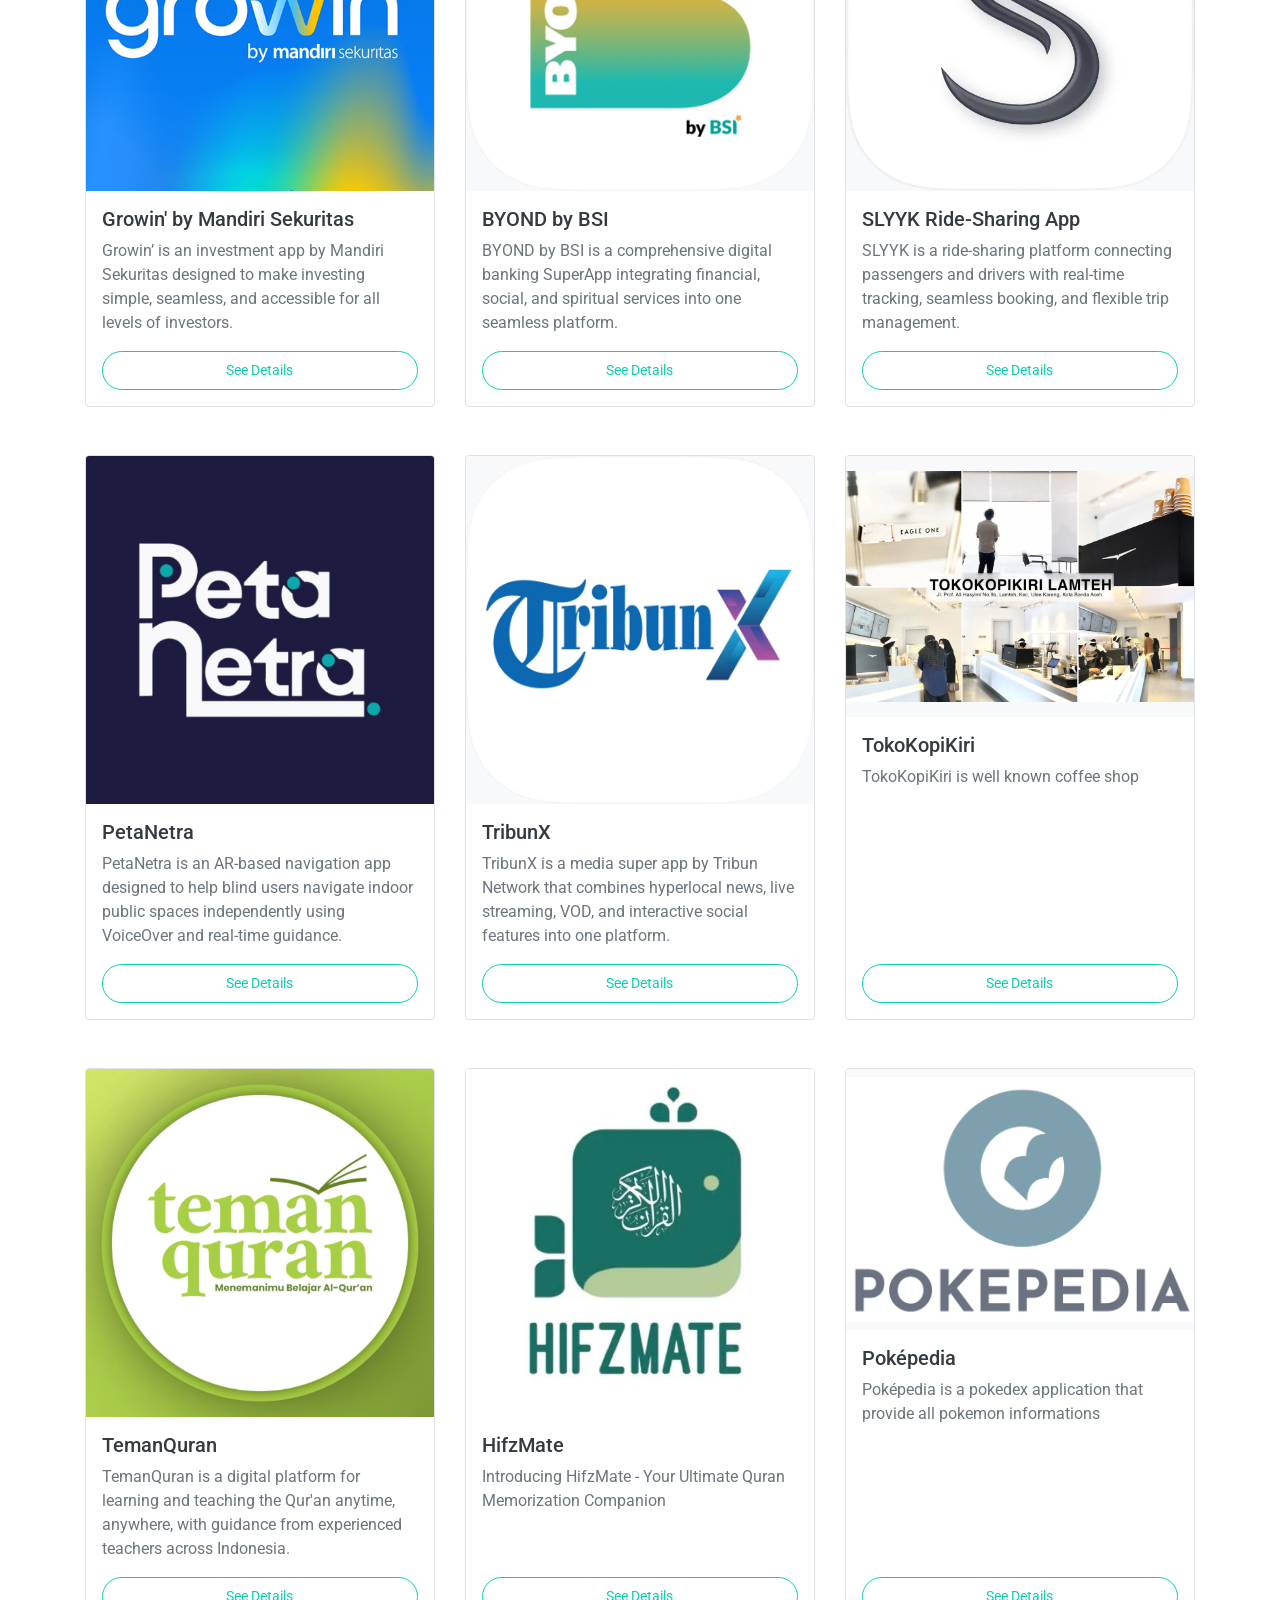
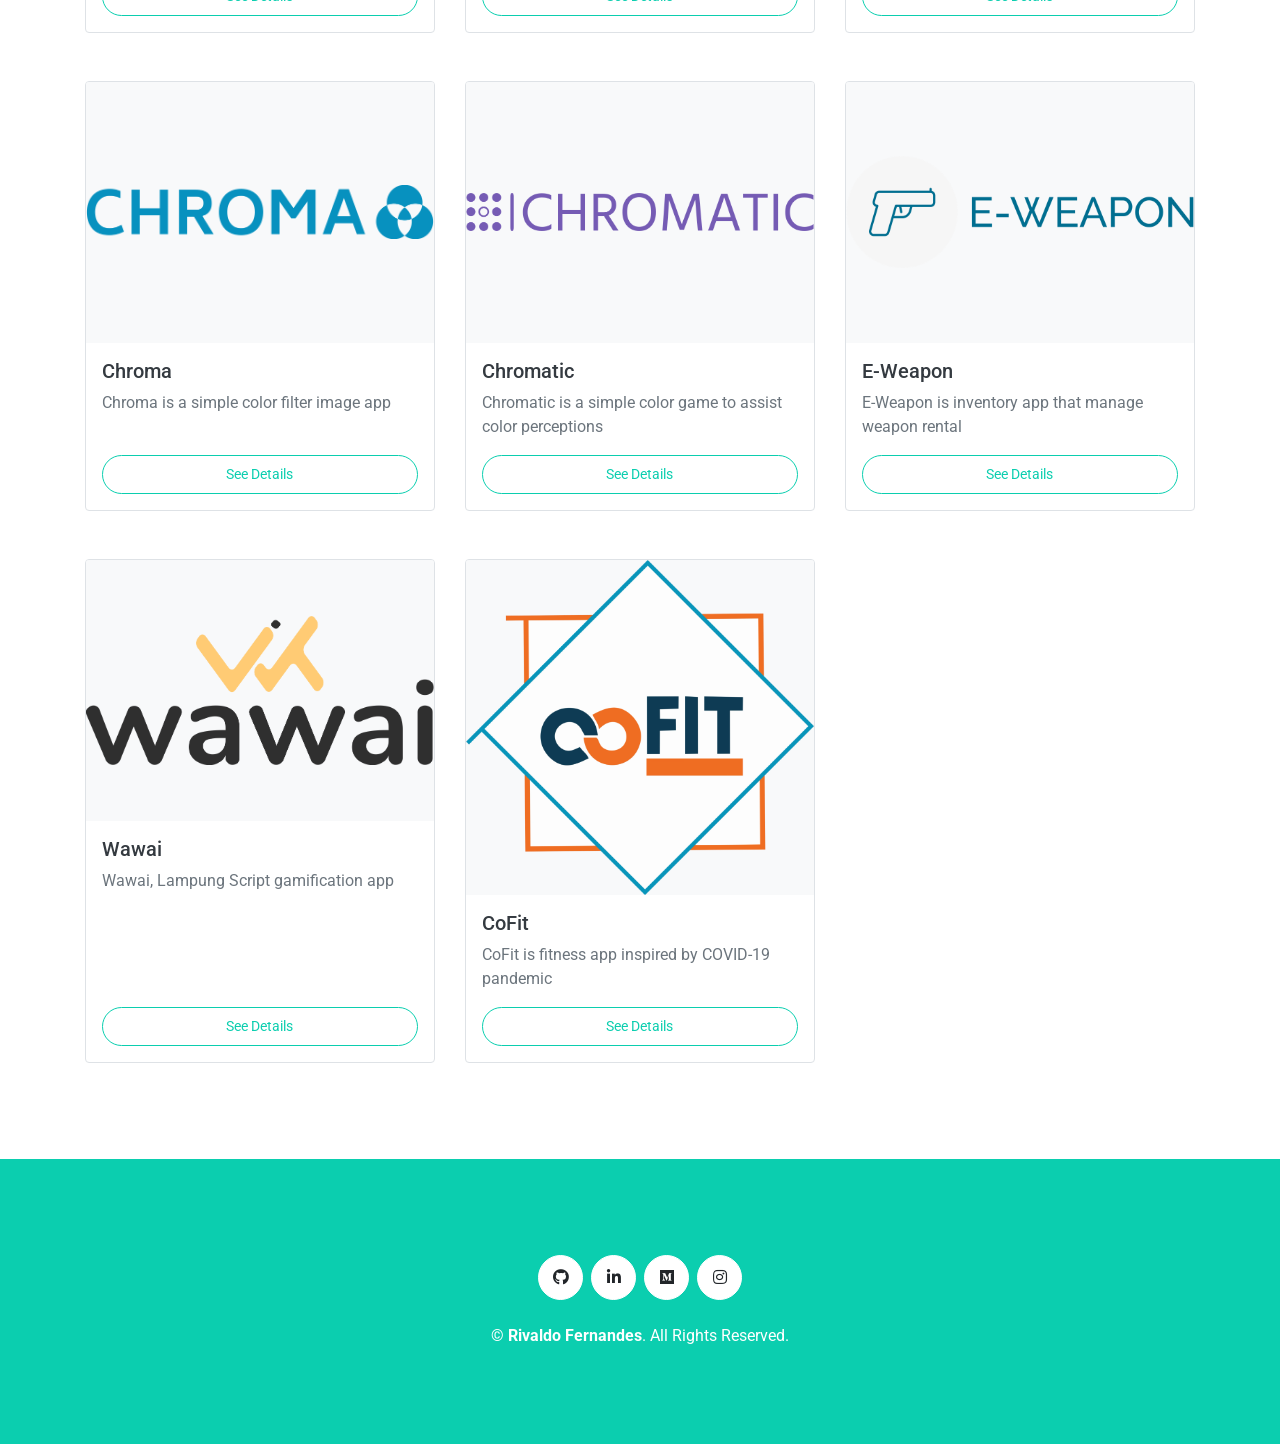
==== commit ebebcd60: "feat: update info" ====
--- a/index.html
+++ b/index.html
@@ -82,7 +82,7 @@
                     <h1 class="display-3 text-uppercase text-primary mb-2" style="-webkit-text-stroke: 2px #ffffff;">
                         Rivaldo Fernandes</h1>
                     <h1 class="typed-text-output d-inline font-weight-lighter text-white"></h1>
-                    <div class="typed-text d-none">iOS Engineer, Full Stack Developer</div>
+                    <div class="typed-text d-none">iOS Engineer, Full Stack Mobile Developer</div>
                     <div class="d-flex align-items-center justify-content-center justify-content-lg-start pt-5">
                         <a href="https://s.id/cv-rivaldo" class="btn btn-outline-light mr-5">Download CV</a>
                         <a href="https://s.id/portfolio-doc-rivaldo" class="btn btn-outline-light mr-5">Download
@@ -147,7 +147,7 @@
                 <h1 class="display-1 text-uppercase text-white" style="-webkit-text-stroke: 1px #dee2e6;">Quality</h1>
                 <h1 class="position-absolute text-uppercase text-primary">Education & Expericence</h1>
             </div>
-            <div class="row align-items-center">
+            <div class="row align-items">
                 <div class="col-lg-6">
                     <h3 class="mb-4">My Education</h3>
                     <div class="border-left border-primary pt-2 pl-4 ml-2">
@@ -188,43 +188,115 @@
                     </div>
                 </div>
                 <div class="col-lg-6">
-                    <h3 class="mb-4">My Experience</h3>
-                    <div class="border-left border-primary pt-2 pl-4 ml-2">
-                        <div class="position-relative mb-4">
-                            <i class="far fa-dot-circle text-primary position-absolute"
-                                style="top: 2px; left: -32px;"></i>
-                            <h5 class="font-weight-bold mb-1">iOS Developer</h5>
-                            <p class="mb-2"><strong>PT Bank Syariah Indonesia, Tbk.</strong> | <small>2024 -
-                                    Present</small></p>
-                            <p>Since February 2024, I’ve been serving as an iOS Developer at Bank Syariah Indonesia,
-                                where I’ve played a key role in building and scaling multiple strategic mobile products,
-                                including the BYOND by BSI super app, the BSI Authenticator app, and a new
-                                merchant-focused super app. I was deeply involved in the end-to-end revamp of
-                                high-impact features such as online account opening, debit card activation, and
-                                integrated payment flows in preparation for a national launch. I also led the
-                                development of “Byond Lyfe,” a lifestyle module offering services like KAI (Kereta Api
-                                Indonesia) ticket booking and payments, referral and cashback programs via “KodeIn,” and
-                                cardless ATM withdrawals—all powered by dynamic UI menus and scroll-driven animations
-                                for an intuitive user experience.</p>
-                        </div>
-                        <div class="position-relative mb-4">
-                            <i class="far fa-dot-circle text-primary position-absolute"
-                                style="top: 2px; left: -32px;"></i>
-                            <h5 class="font-weight-bold mb-1">iOS Developer Freelance</h5>
-                            <p class="mb-2"><strong>Tribun Network, KG Media</strong> | <small>2024 - 2025</small></p>
-                            <p>As a freelance iOS Developer at Tribun Network, I contributed to the development of
-                                TribunX, a next-generation SuperApp for one of Indonesia’s largest digital media
-                                platforms. I was responsible for building custom UI components and base infrastructure
-                                aligned with the design system, including a WebView manager, Core Data manager,
-                                authentication manager, and base API handler—all built using SwiftUI and the TCA (The
-                                Composable Architecture) pattern. I worked on key features such as single sign-on (SSO),
-                                article and video detail views, live video streaming, push notifications, and deep link
-                                routing, ensuring smooth and responsive user experiences. Additionally, I implemented
-                                core social media-like functionalities, including likes, comments, and user-generated
-                                posts, and collaborated closely with the CMS team to integrate journalists' content.</p>
-                        </div>
-                    </div>
-                </div>
+    <h3 class="mb-4">My Experience</h3>
+    <div class="border-left border-primary pt-2 pl-4 ml-2">
+
+        <!-- Mandiri Sekuritas -->
+        <div class="position-relative mb-4">
+            <i class="far fa-dot-circle text-primary position-absolute"
+                style="top: 2px; left: -32px;"></i>
+            <h5 class="font-weight-bold mb-1">iOS Engineer</h5>
+            <p class="mb-2"><strong>Mandiri Sekuritas</strong> | <small>January 2025 - Present</small></p>
+            <p>
+                As an iOS Engineer at Mandiri Sekuritas, I focus on scaling and modernizing the Growin’
+                investment platform. I optimized Mixpanel analytics implementation in production,
+                fixing tracking inconsistencies and eliminating redundant events, reducing analytics
+                costs by 40% while improving data accuracy for product decision-making.
+                I refactored legacy modules and implemented Clean Architecture (MVVM + modular approach)
+                to improve scalability, maintainability, and testability.
+                I rebuilt core features including KYC onboarding, dynamic theming system,
+                and customer dashboard for better UX consistency.
+                Additionally, I optimized performance by removing unnecessary Rx bindings
+                and implemented multithreading with background processing for real-time stock price updates,
+                ensuring smooth and responsive UI.
+            </p>
+        </div>
+
+        <!-- SLYYK -->
+        <div class="position-relative mb-4">
+            <i class="far fa-dot-circle text-primary position-absolute"
+                style="top: 2px; left: -32px;"></i>
+            <h5 class="font-weight-bold mb-1">Mobile App Engineer (Freelance)</h5>
+            <p class="mb-2"><strong>SLYYK</strong> | <small>October 2025 - Present</small></p>
+            <p>
+                Working remotely with an Australia-based ride-sharing startup,
+                I develop the end-to-end ride flow for both Passenger and Driver apps.
+                I integrated Google Maps for pickup-destination search and route rendering,
+                and implemented real-time positioning and ride state management using Firebase
+                Realtime Database to ensure low-latency driver-passenger synchronization.
+                I built push notification workflows for ride requests, driver acceptance,
+                trip start/end events, and SOS alerts with proper foreground/background handling
+                across iOS and Android.
+                I also revamped onboarding, booking, and in-trip UI flows,
+                and optimized performance by improving location accuracy,
+                reducing unnecessary re-renders, and ensuring battery-efficient background tracking.
+            </p>
+        </div>
+
+        <!-- PetaNetra -->
+        <div class="position-relative mb-4">
+            <i class="far fa-dot-circle text-primary position-absolute"
+                style="top: 2px; left: -32px;"></i>
+            <h5 class="font-weight-bold mb-1">iOS Engineer (Volunteer)</h5>
+            <p class="mb-2"><strong>PetaNetra</strong> | <small>May 2025 - Present</small></p>
+            <p>
+                As a volunteer iOS Engineer, I contribute to an AR-based navigation solution
+                designed to help visually impaired users navigate indoor public spaces.
+                I built an AR Map Editor using ARKit and SceneKit to enable 3D map creation.
+                I implemented and enhanced AR Navigation with real-time path updates
+                and haptic feedback for intuitive guidance.
+                I developed object recognition using Vision framework,
+                applied throttling and FPS adjustments for better stability,
+                resolved 2D-AR synchronization issues,
+                and researched tracking accuracy, rendering performance,
+                and memory optimization to improve overall app stability.
+            </p>
+        </div>
+
+        <!-- Bank Syariah Indonesia -->
+        <div class="position-relative mb-4">
+            <i class="far fa-dot-circle text-primary position-absolute"
+                style="top: 2px; left: -32px;"></i>
+            <h5 class="font-weight-bold mb-1">iOS Developer</h5>
+            <p class="mb-2"><strong>PT Bank Syariah Indonesia, Tbk.</strong> | <small>February 2024 - January 2025</small></p>
+            <p>
+                At Bank Syariah Indonesia, I worked on the BYOND by BSI SuperApp,
+                BSI Authenticator, and a Merchant SuperApp initiative.
+                I contributed to the revamp of MVP features for online account opening,
+                debit card activation, and integrated payment flows for a national launch.
+                I developed the core lifestyle module “Byond Lyfe” including
+                Kereta Api Indonesia ticket booking and payment,
+                referral and cashback system (KodeIn),
+                promo flows, and cardless ATM withdrawal,
+                powered by dynamic menus and scroll-driven animations.
+                I implemented analytics tracking using Appsflyer and Firebase,
+                handled deep link integration,
+                and played an active role as a code reviewer
+                for pre-release and production branches.
+            </p>
+        </div>
+
+        <!-- Tribun Network -->
+        <div class="position-relative mb-4">
+            <i class="far fa-dot-circle text-primary position-absolute"
+                style="top: 2px; left: -32px;"></i>
+            <h5 class="font-weight-bold mb-1">iOS Developer (Freelance)</h5>
+            <p class="mb-2"><strong>Tribun Network, KG Media</strong> | <small>2024 - 2025</small></p>
+            <p>
+                Contributed to the development of TribunX SuperApp,
+                building custom UI components and base infrastructure
+                such as WebView manager, Core Data manager, authentication manager,
+                and base API handler using SwiftUI and TCA architecture.
+                Worked on SSO, article and video detail pages, live streaming,
+                push notifications, deep linking, and social interaction features
+                such as likes and comments.
+                Collaborated closely with CMS and backend teams
+                to ensure seamless journalist content integration.
+            </p>
+        </div>
+
+    </div>
+</div>
             </div>
         </div>
     </div>
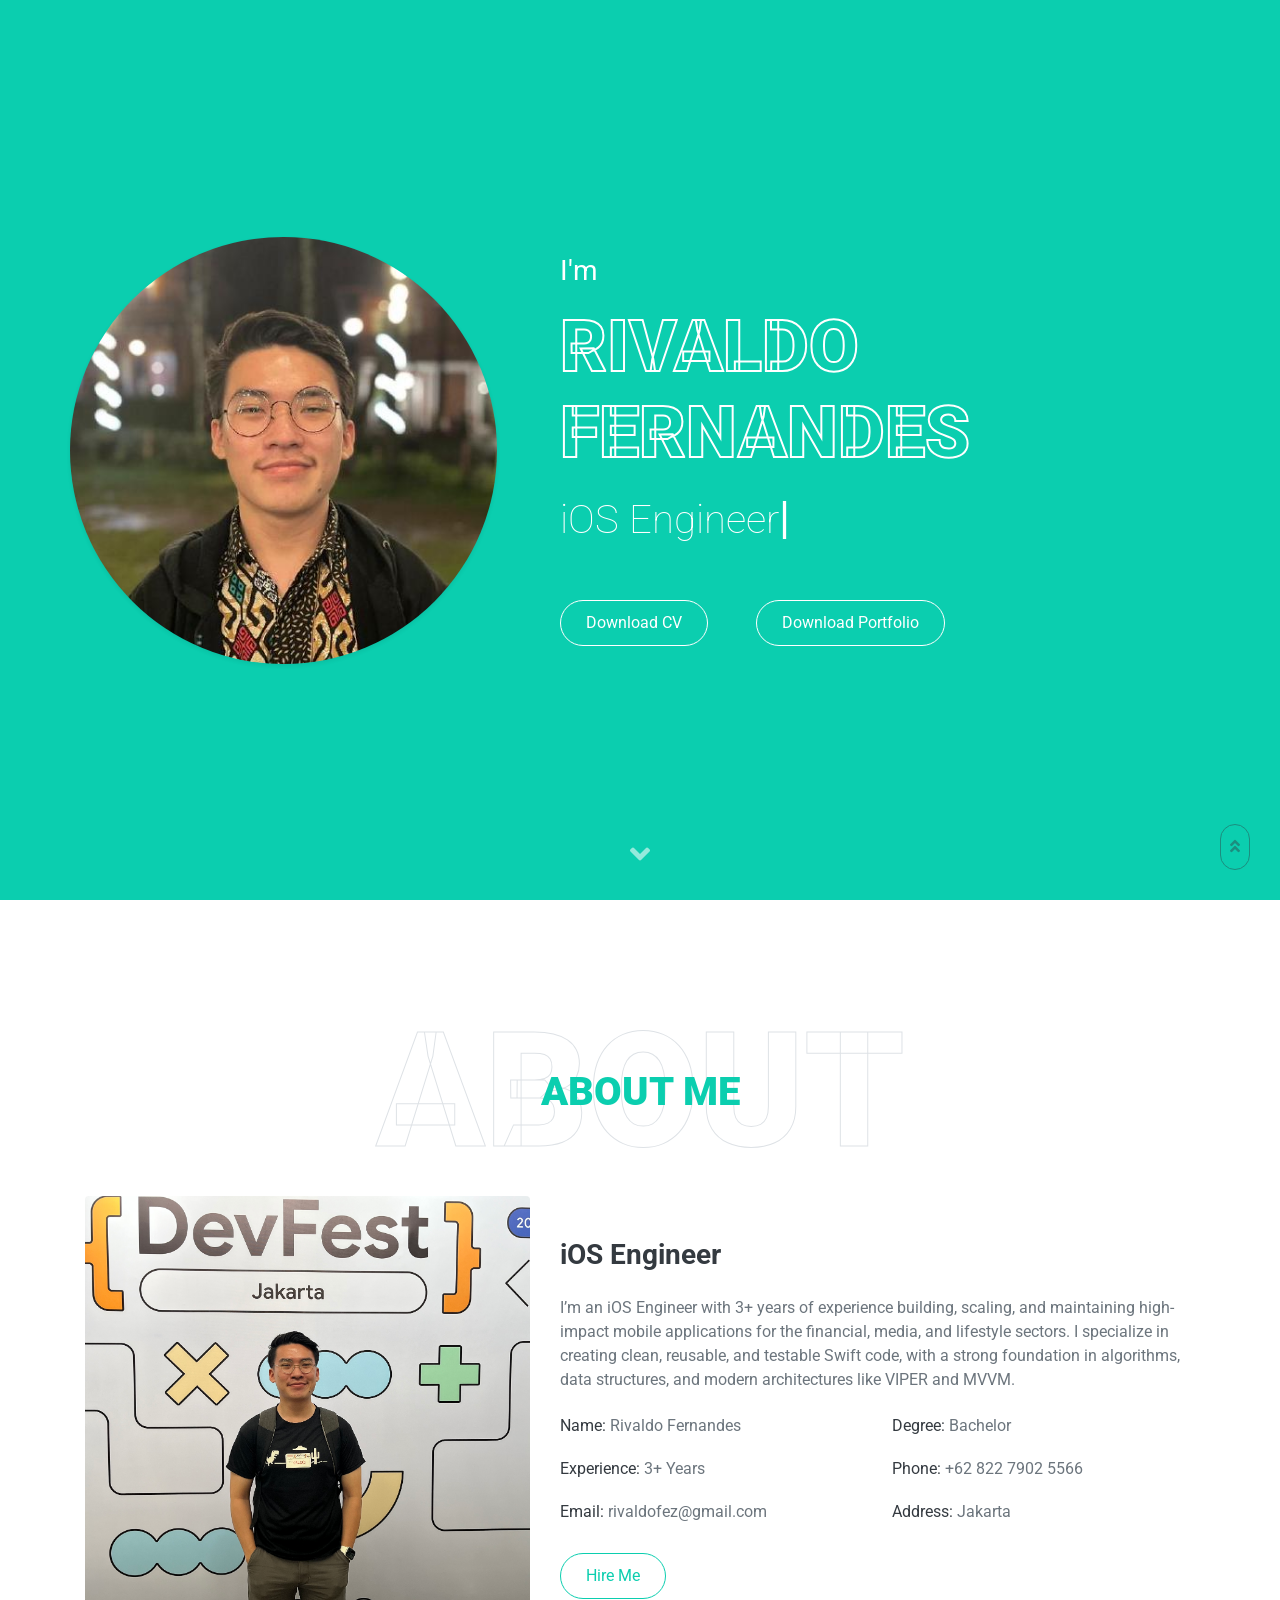
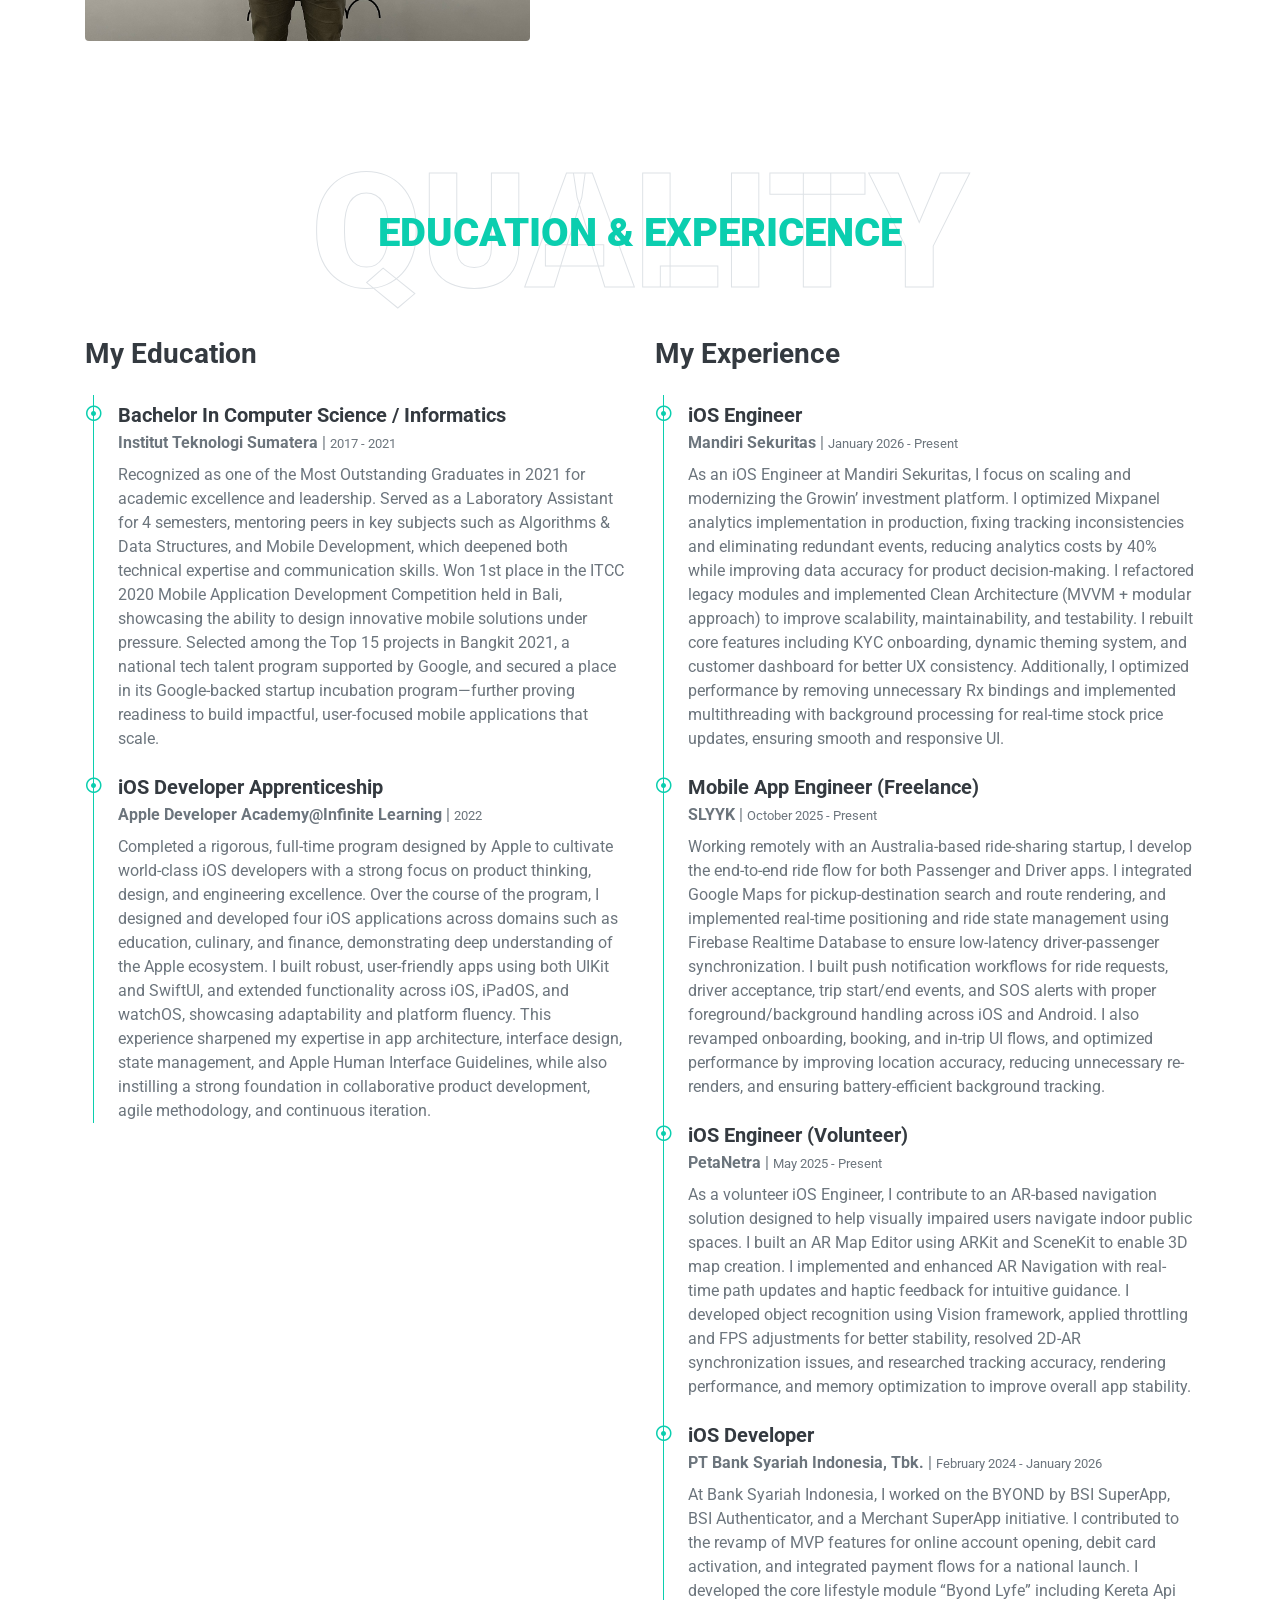
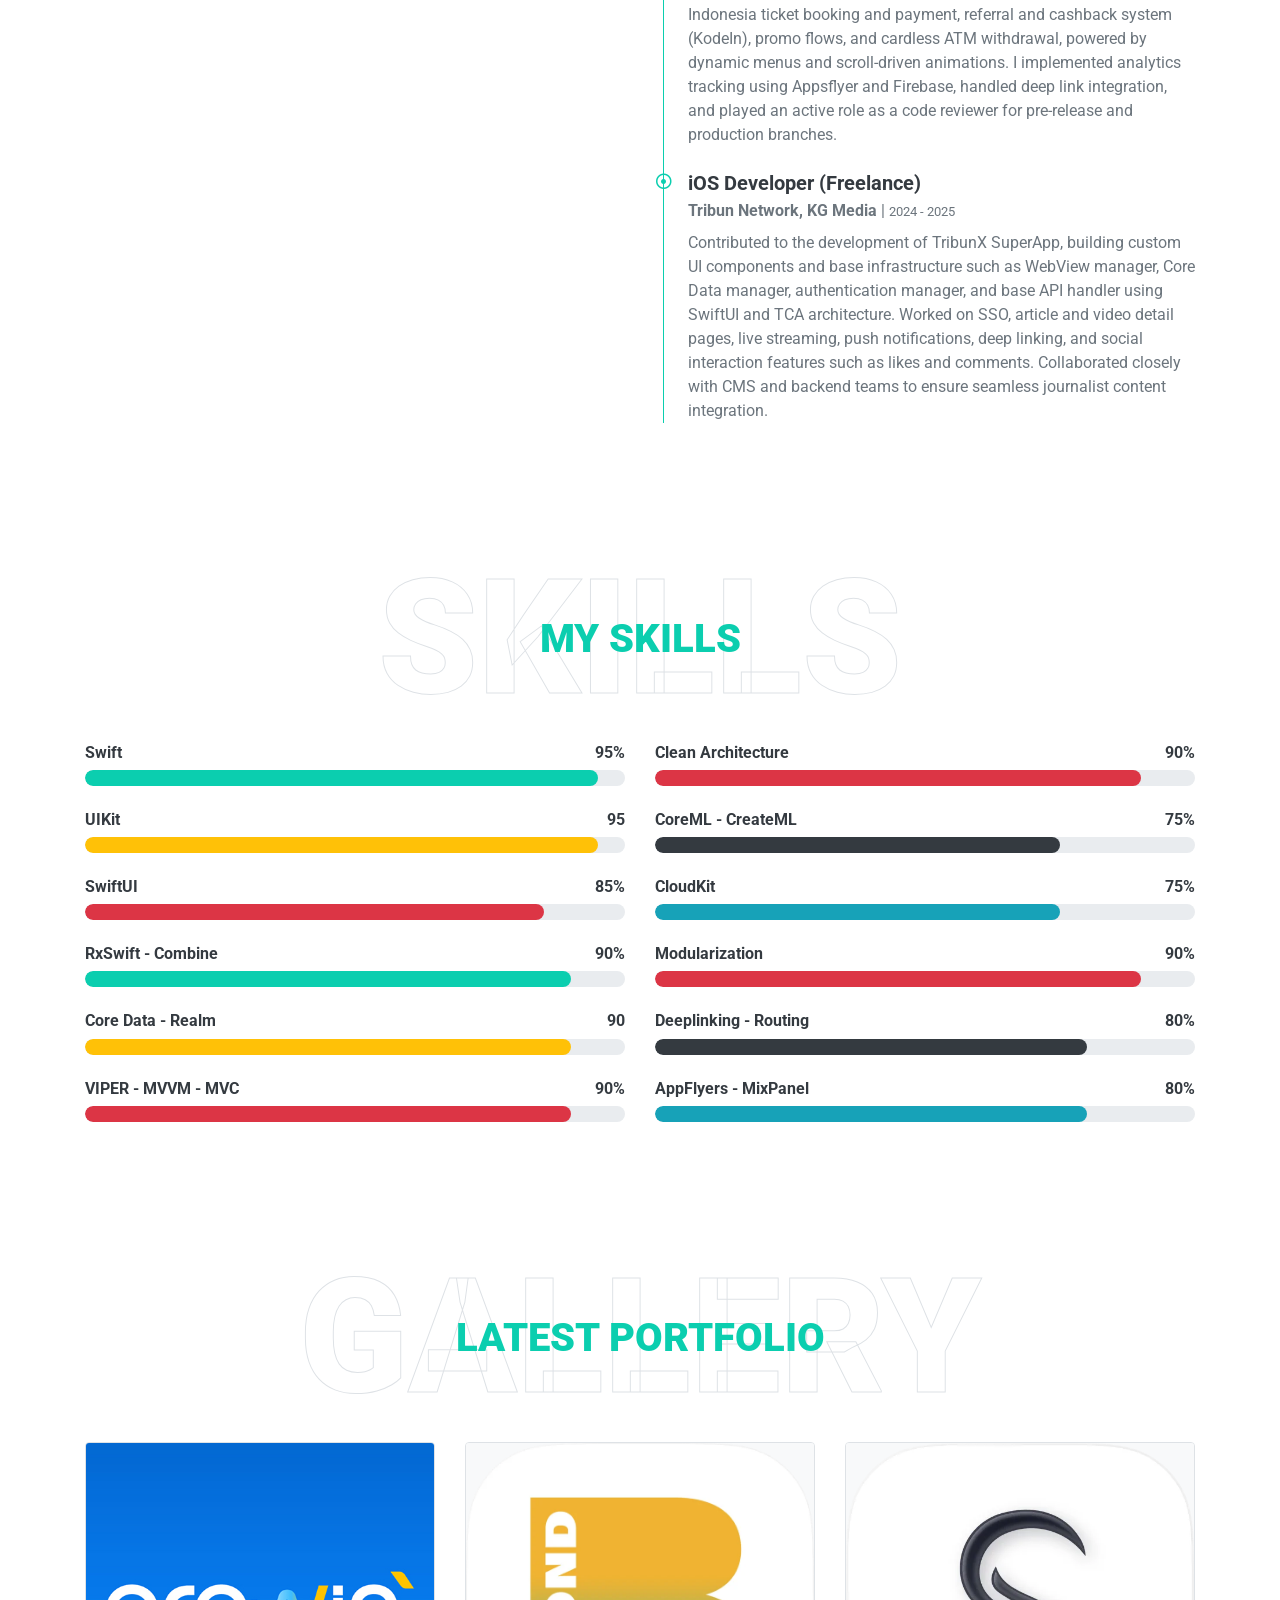
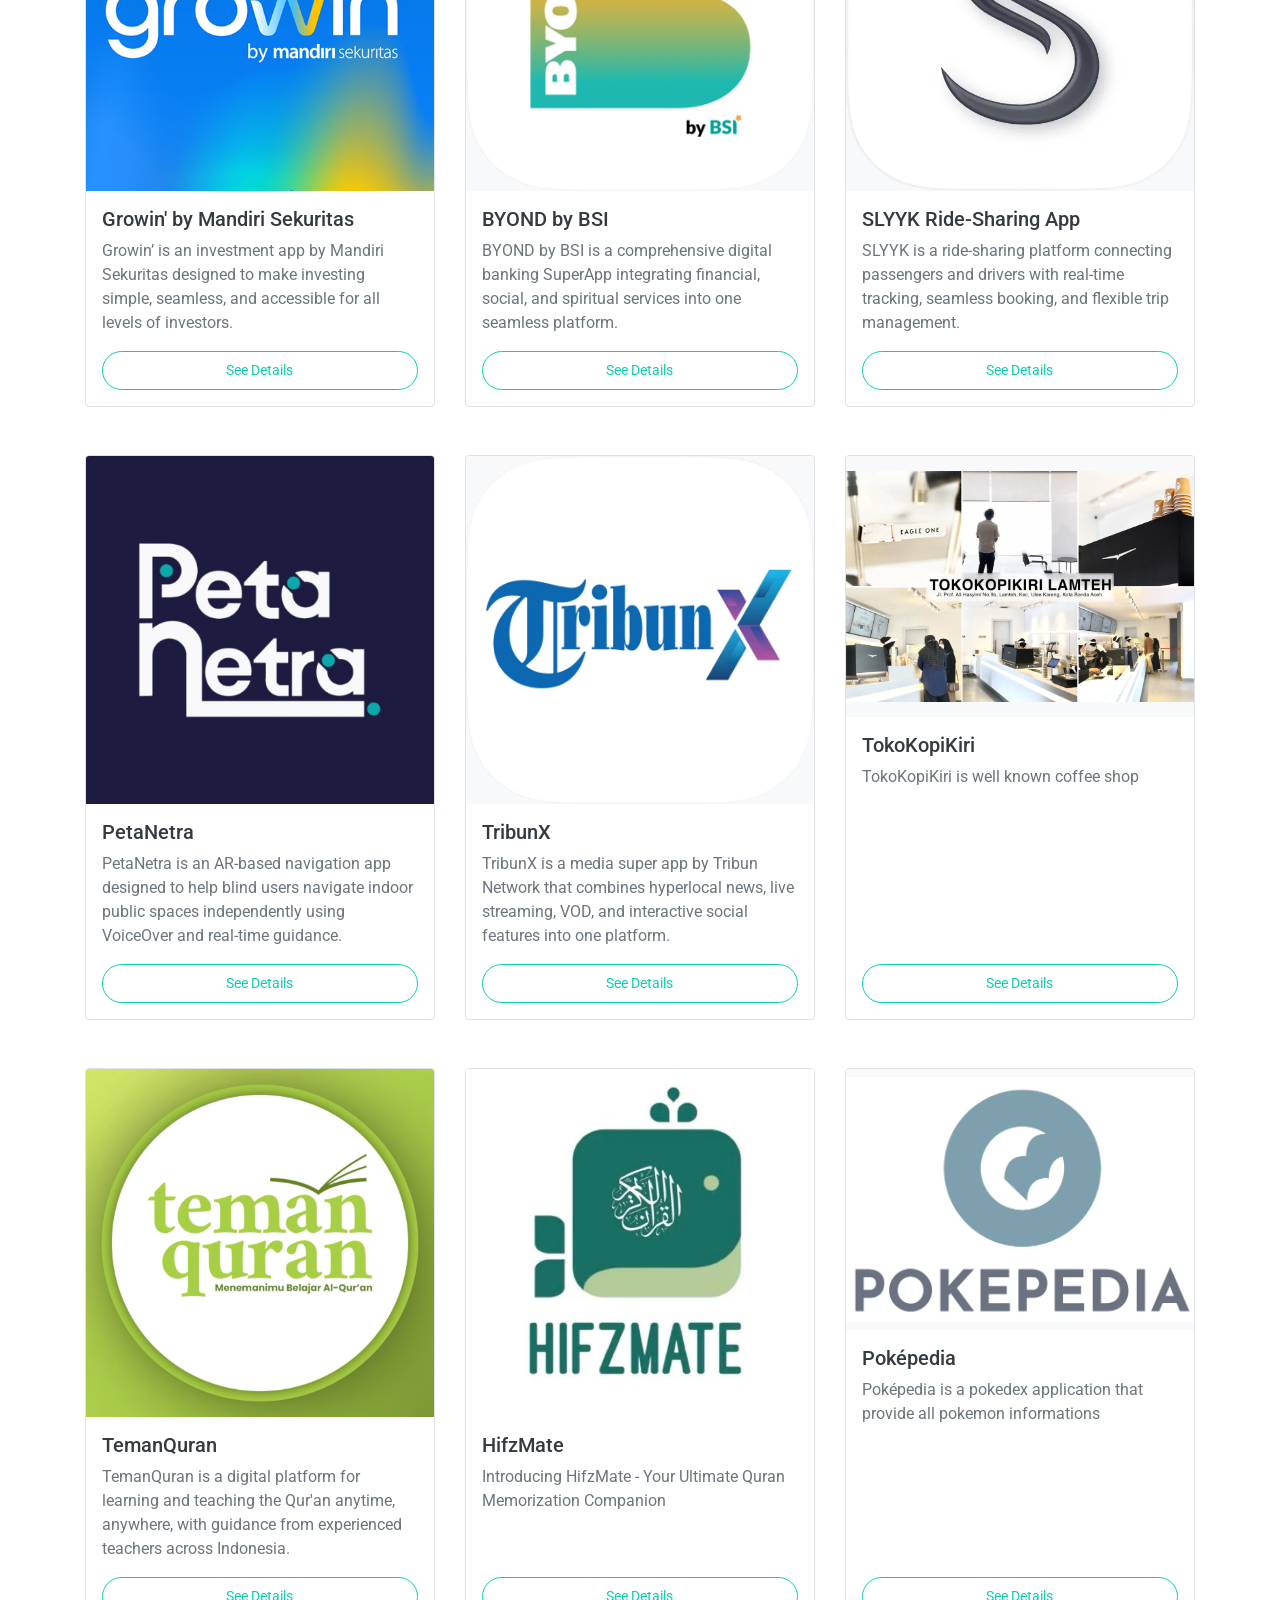
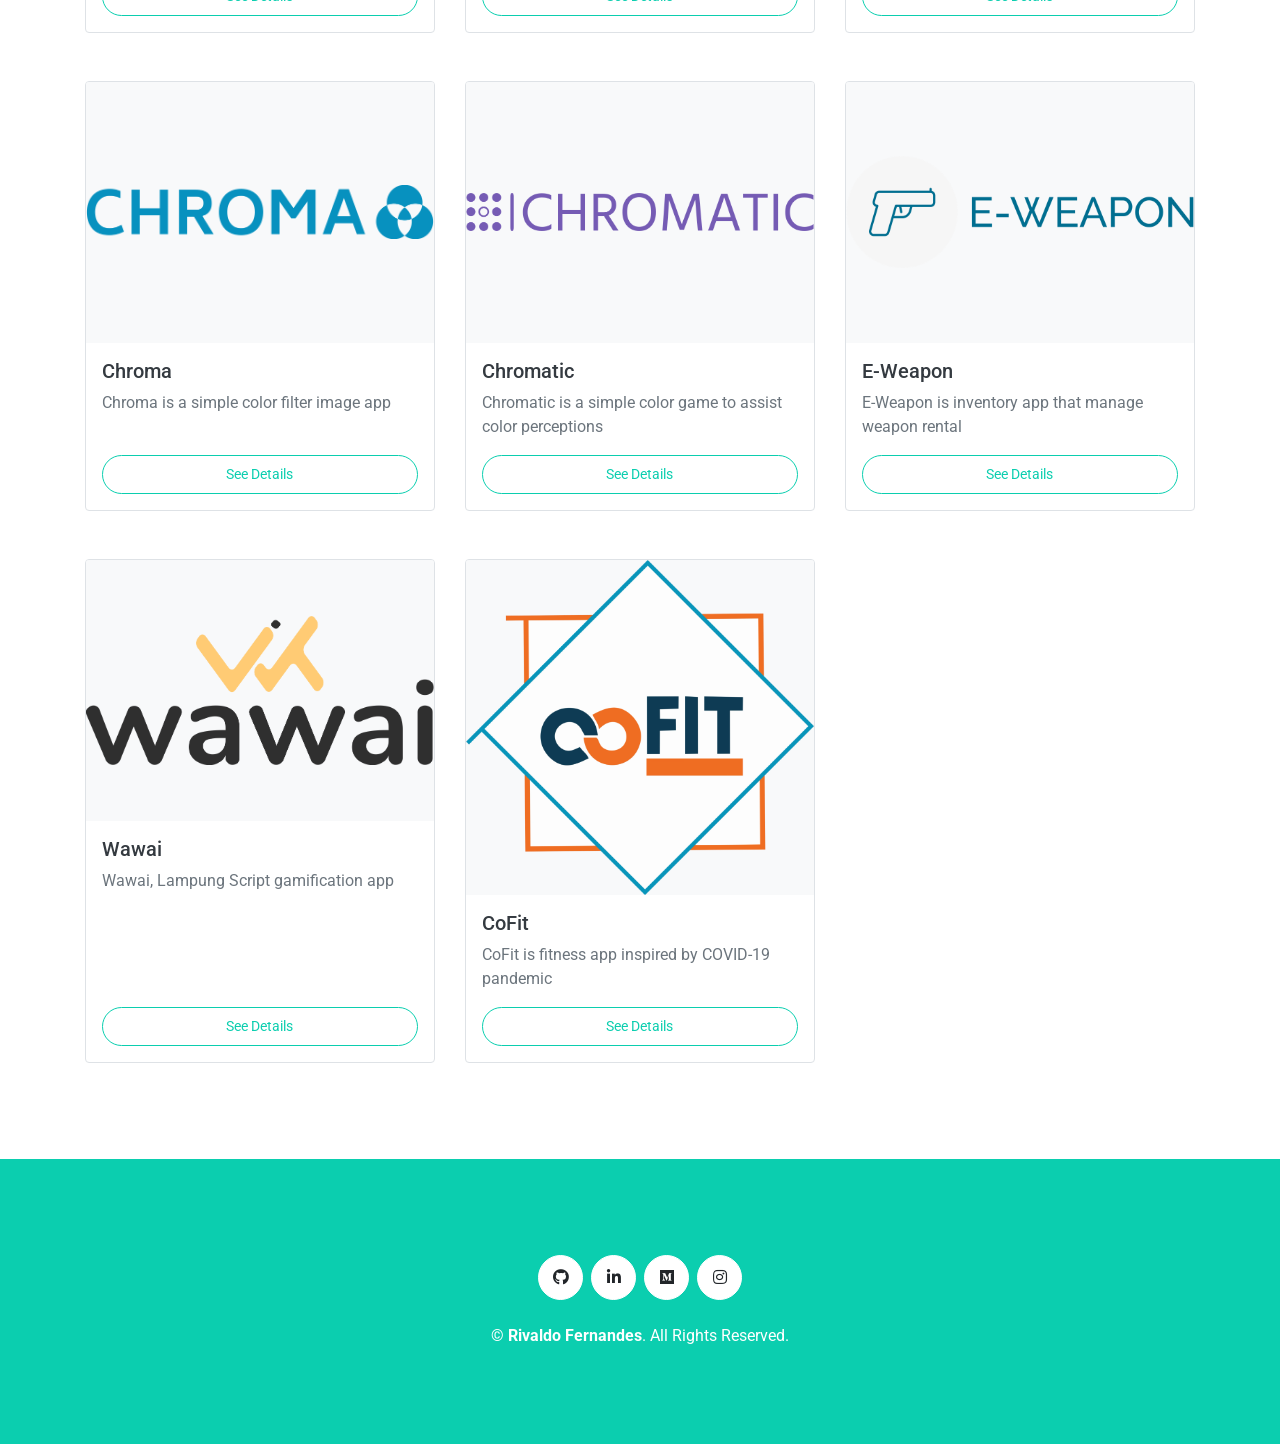
==== commit b0a3610e: "update date" ====
--- a/index.html
+++ b/index.html
@@ -196,7 +196,7 @@
             <i class="far fa-dot-circle text-primary position-absolute"
                 style="top: 2px; left: -32px;"></i>
             <h5 class="font-weight-bold mb-1">iOS Engineer</h5>
-            <p class="mb-2"><strong>Mandiri Sekuritas</strong> | <small>January 2025 - Present</small></p>
+            <p class="mb-2"><strong>Mandiri Sekuritas</strong> | <small>January 2026 - Present</small></p>
             <p>
                 As an iOS Engineer at Mandiri Sekuritas, I focus on scaling and modernizing the Growin’
                 investment platform. I optimized Mixpanel analytics implementation in production,
@@ -258,7 +258,7 @@
             <i class="far fa-dot-circle text-primary position-absolute"
                 style="top: 2px; left: -32px;"></i>
             <h5 class="font-weight-bold mb-1">iOS Developer</h5>
-            <p class="mb-2"><strong>PT Bank Syariah Indonesia, Tbk.</strong> | <small>February 2024 - January 2025</small></p>
+            <p class="mb-2"><strong>PT Bank Syariah Indonesia, Tbk.</strong> | <small>February 2024 - January 2026</small></p>
             <p>
                 At Bank Syariah Indonesia, I worked on the BYOND by BSI SuperApp,
                 BSI Authenticator, and a Merchant SuperApp initiative.
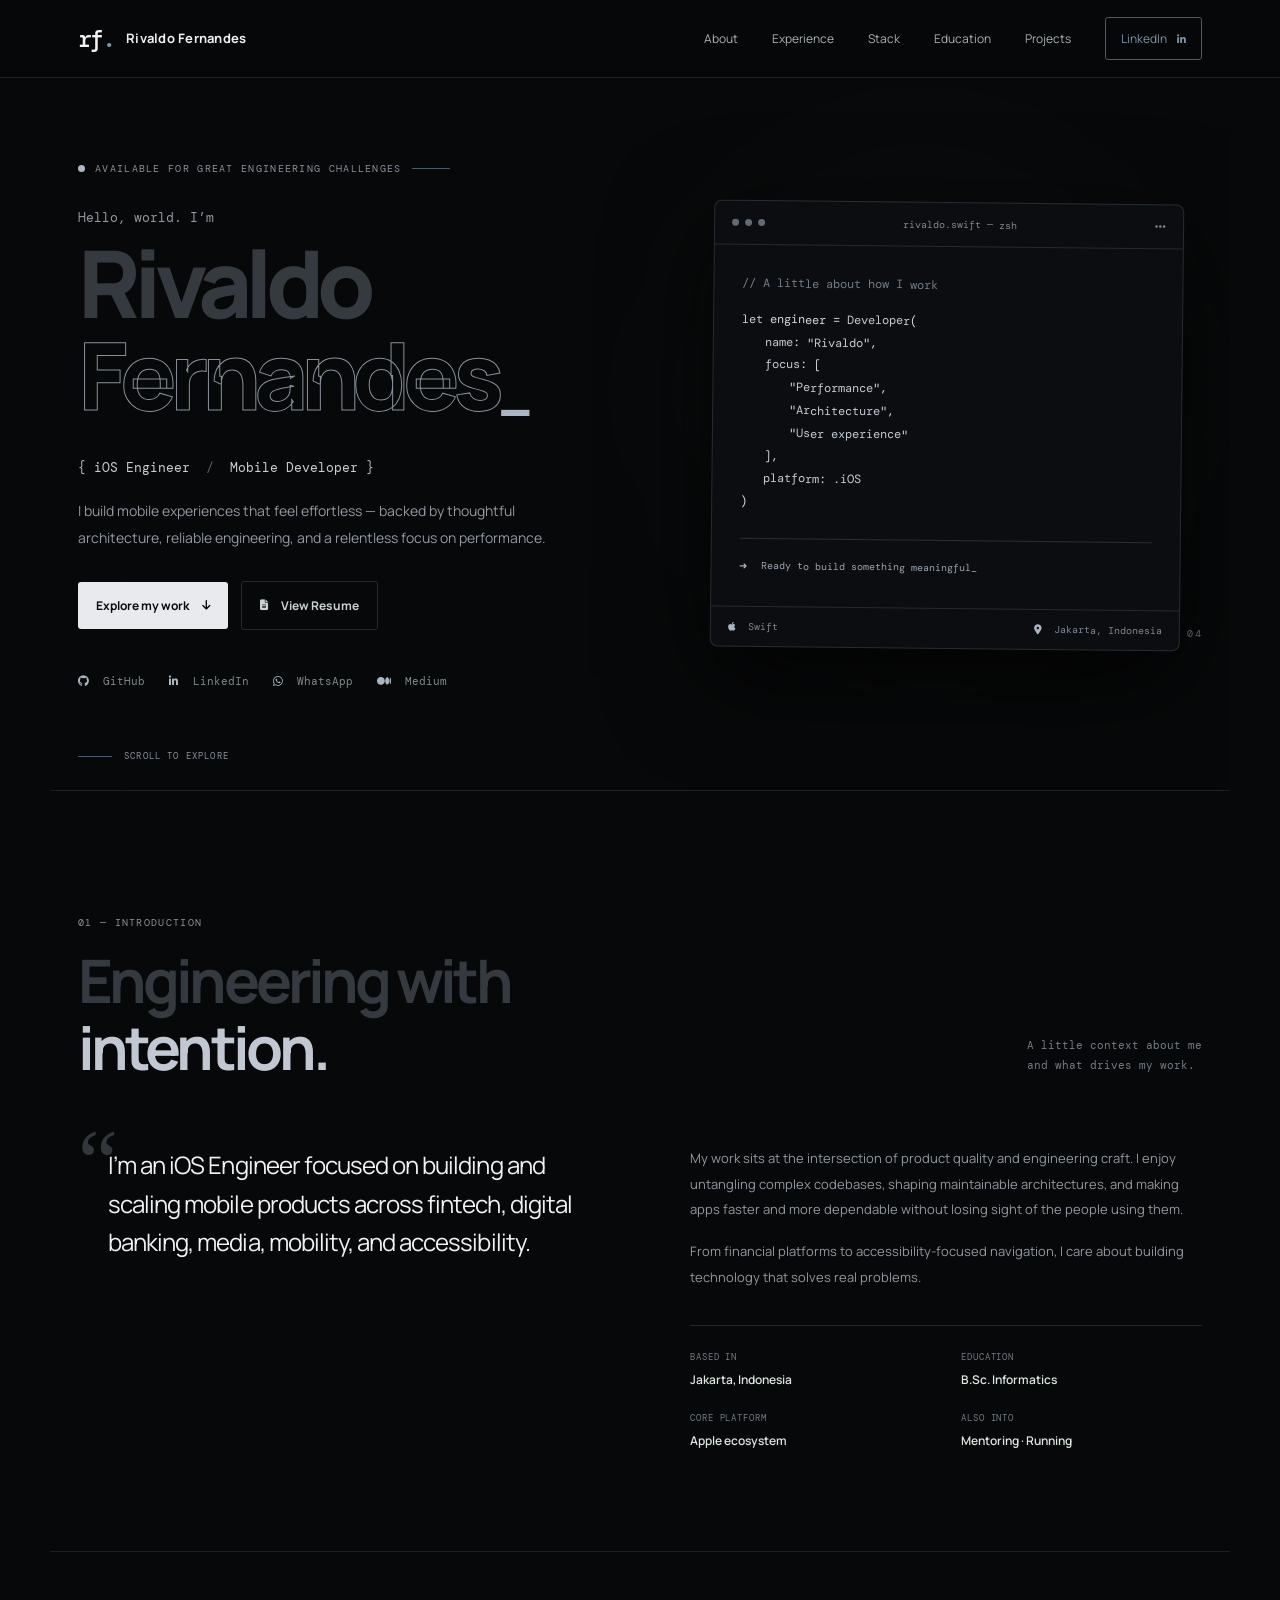
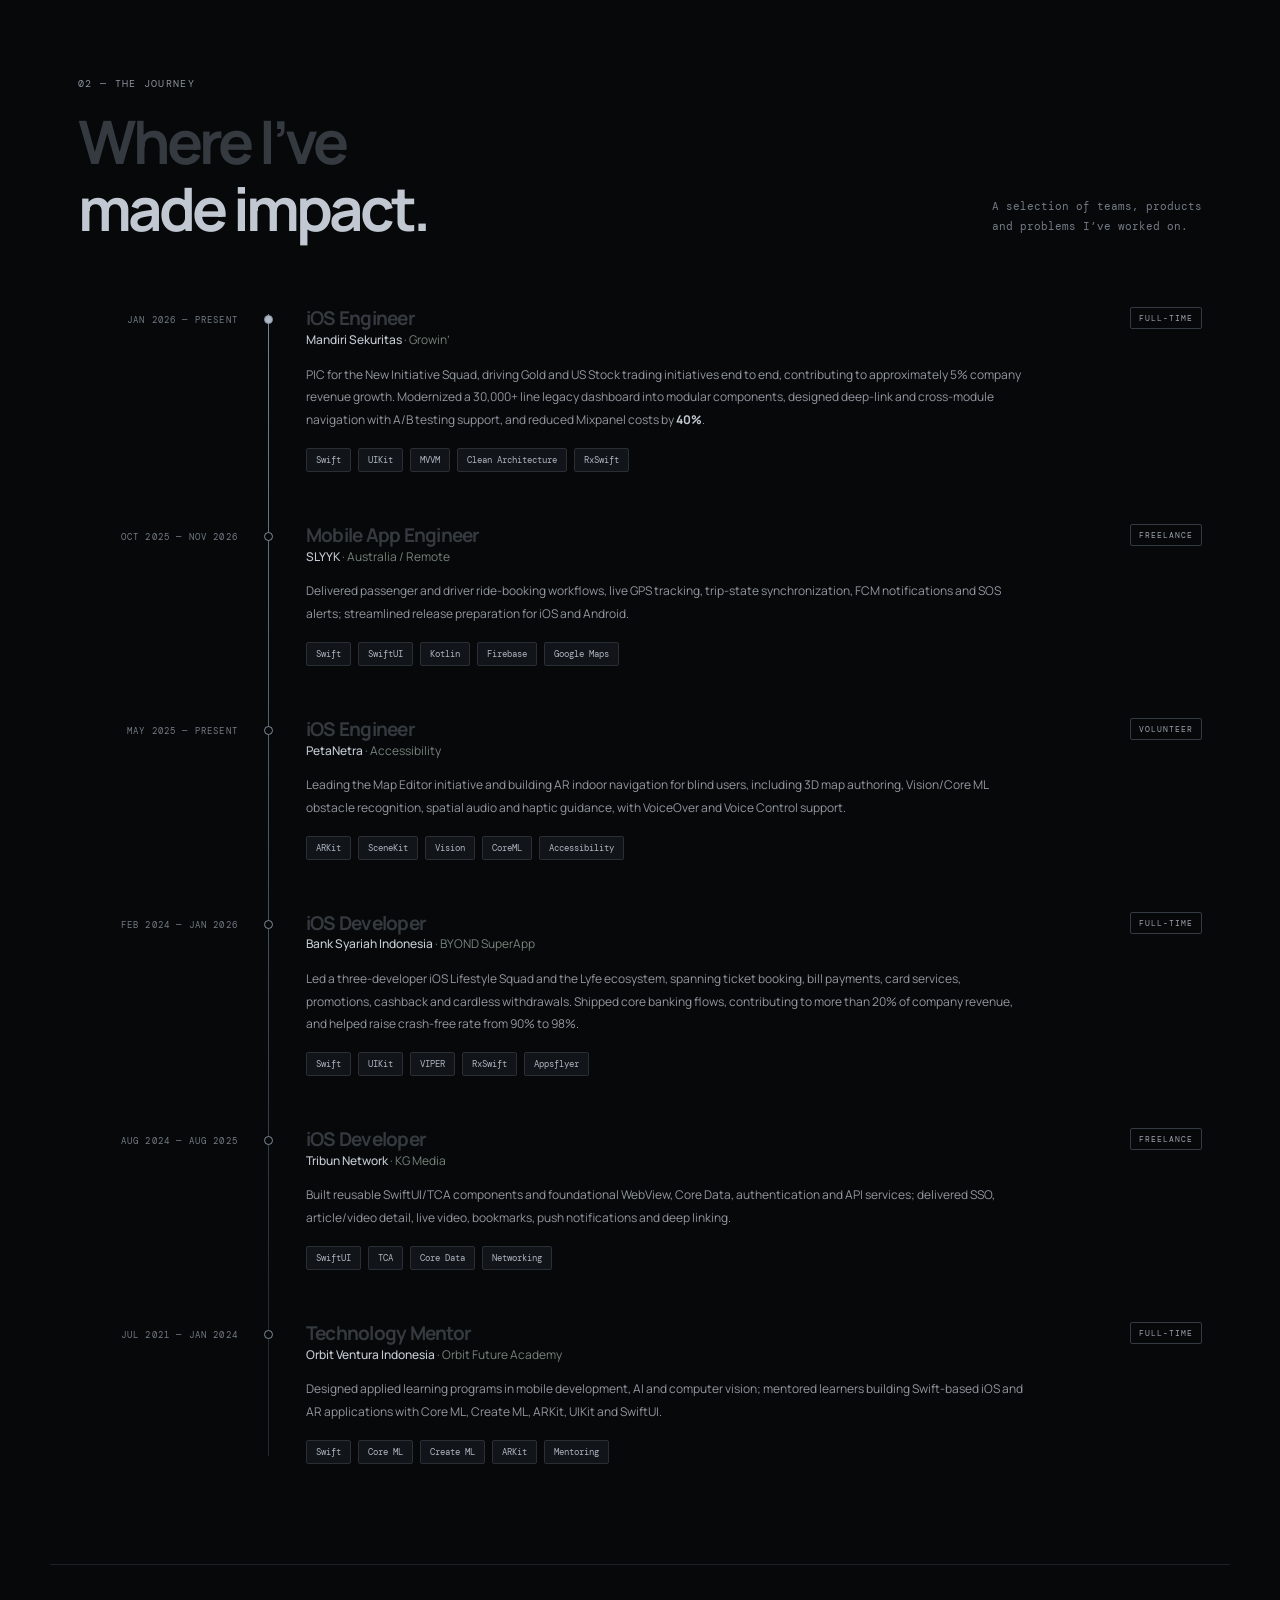
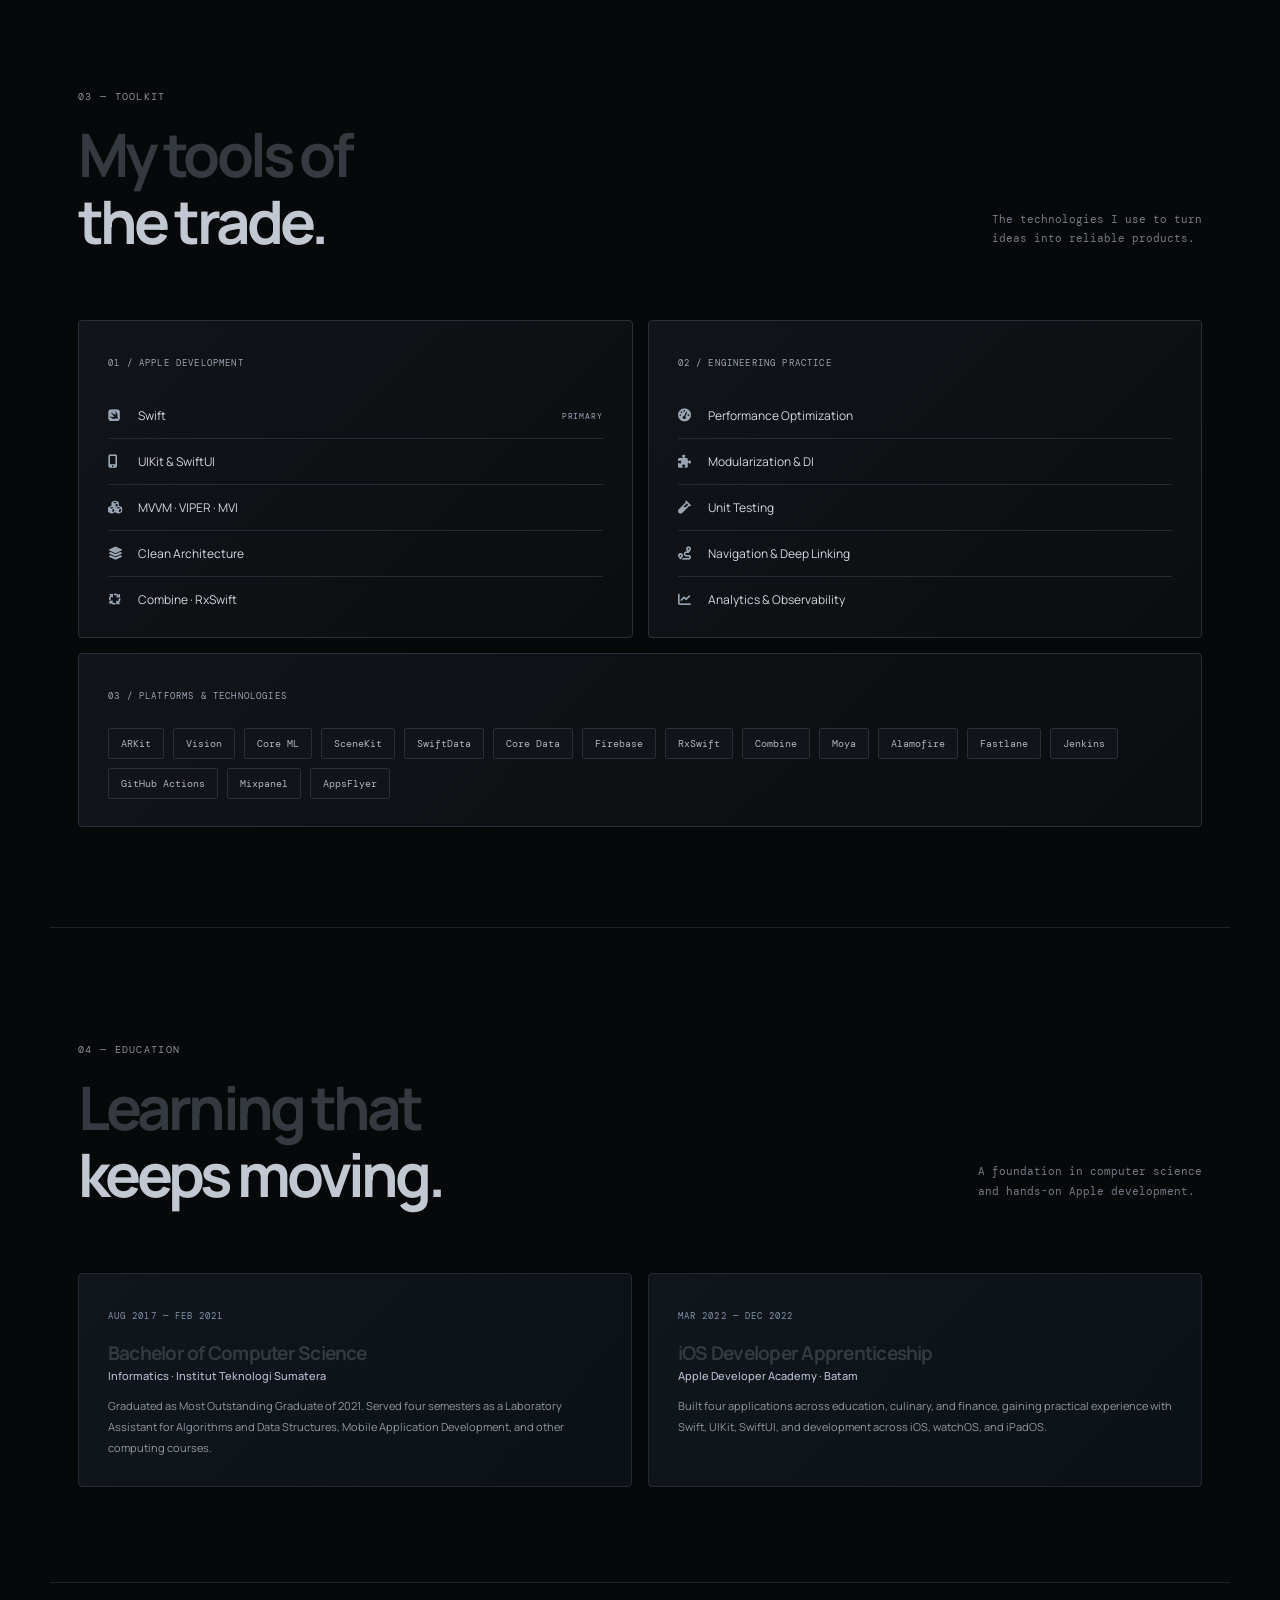
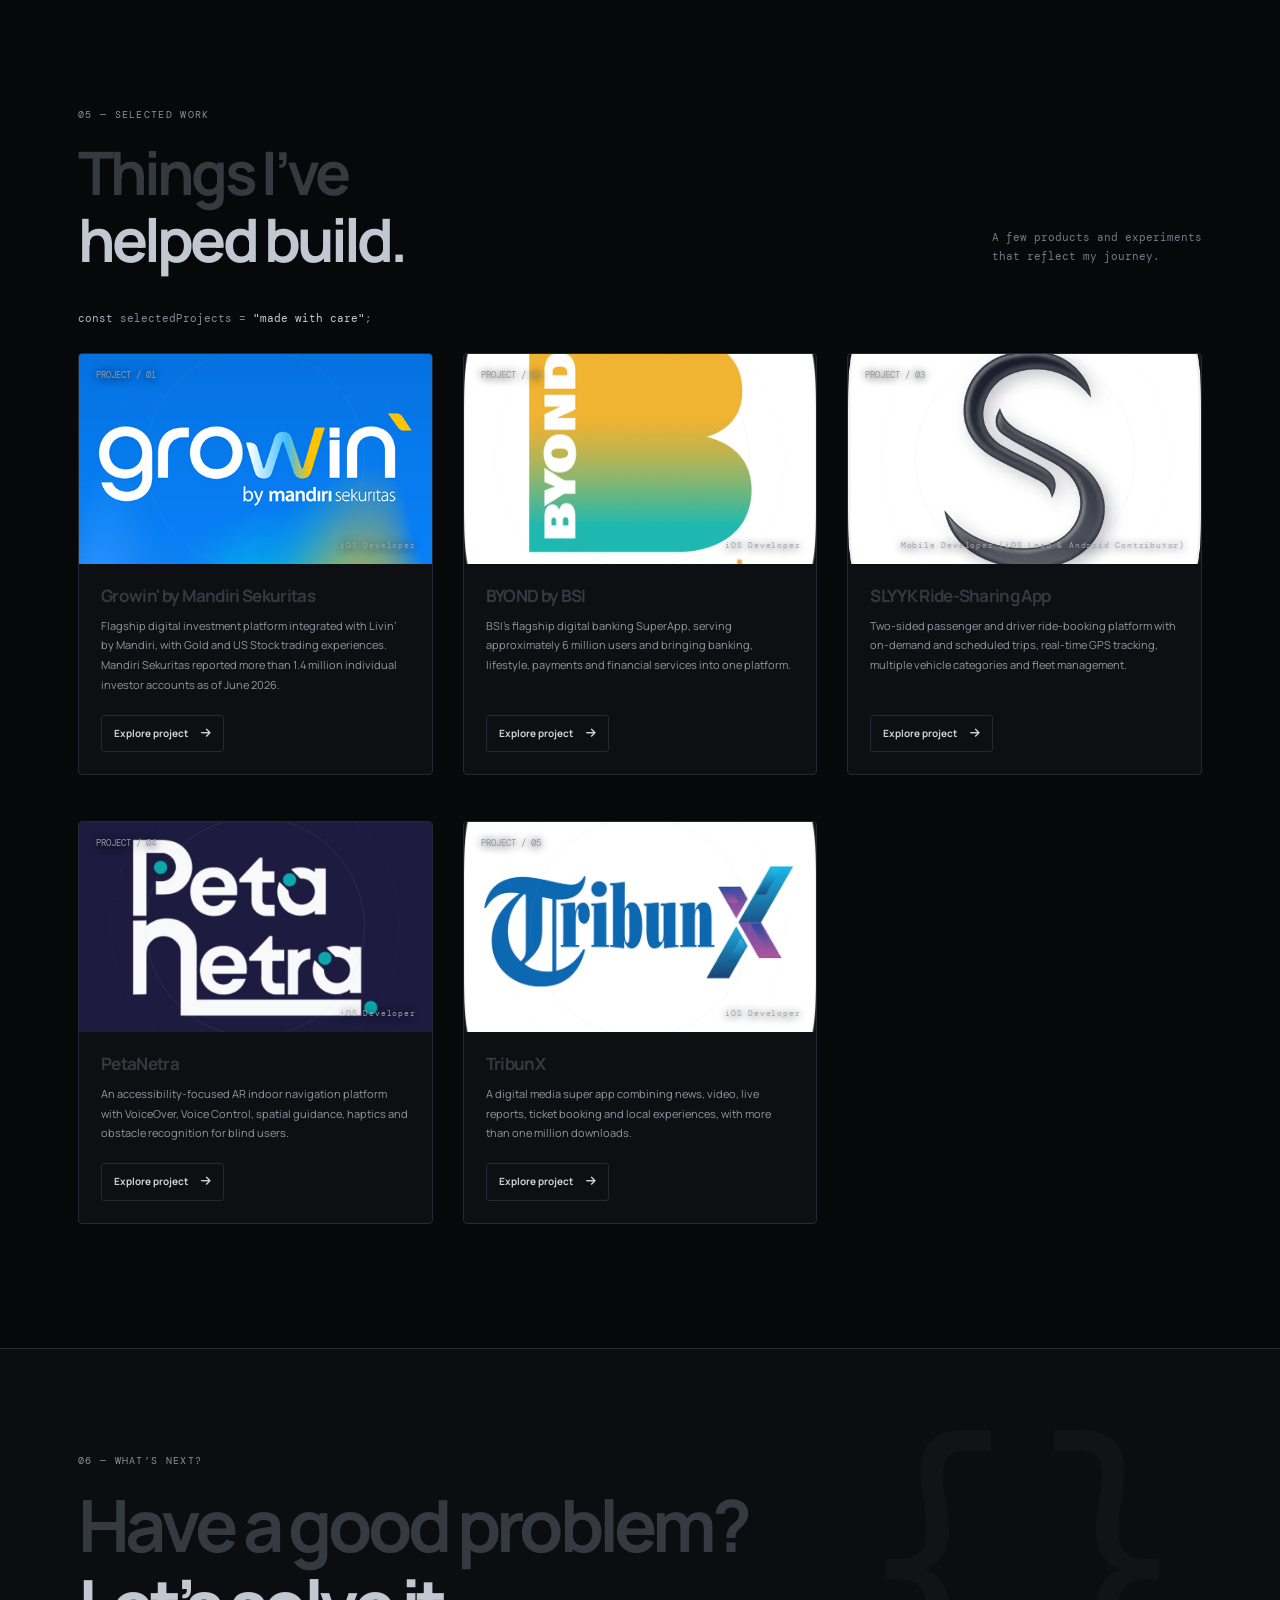
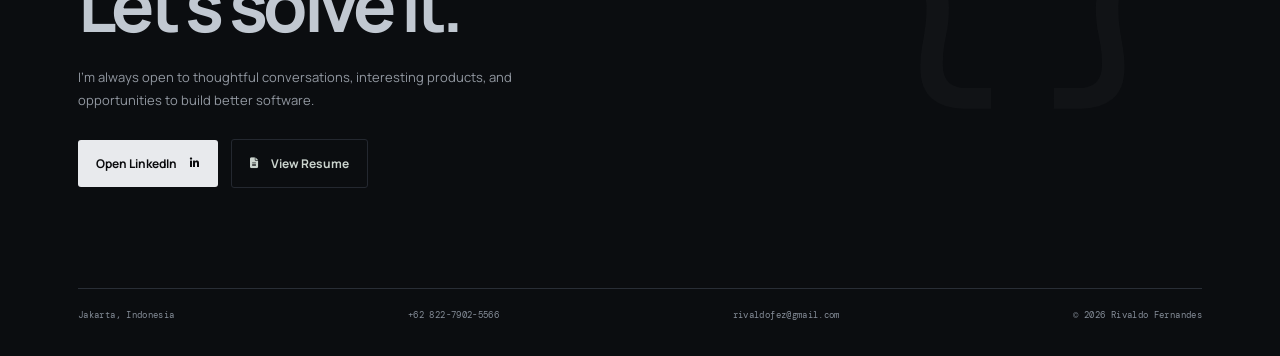
==== commit 52edce39: "feat: update design portfolio" ====
--- a/index.html
+++ b/index.html
@@ -1,505 +1,58 @@
 <!DOCTYPE html>
 <html lang="en">
+<head>
+  <meta charset="utf-8"><meta name="viewport" content="width=device-width, initial-scale=1">
+  <title>Rivaldo Fernandes — iOS Engineer</title>
+  <meta name="description" content="Rivaldo Fernandes is an iOS Engineer focused on building performant, scalable and thoughtful mobile experiences.">
+  <meta name="theme-color" content="#080a0b">
+  <link rel="preconnect" href="https://fonts.googleapis.com"><link rel="preconnect" href="https://fonts.gstatic.com" crossorigin>
+  <link href="https://fonts.googleapis.com/css2?family=DM+Mono:wght@400;500&family=Manrope:wght@400;500;600;700;800&display=swap" rel="stylesheet">
+  <link href="https://cdnjs.cloudflare.com/ajax/libs/font-awesome/6.5.0/css/all.min.css" rel="stylesheet">
+  <link href="css/style.css" rel="stylesheet"><link href="css/portfolio-dark.css" rel="stylesheet">
+</head>
+<body>
+  <nav class="site-nav"><div class="nav-inner">
+    <a class="brand" href="#home"><span class="brand-mark">rf<span>.</span></span><span class="brand-name">Rivaldo Fernandes</span></a>
+    <button class="nav-toggle" aria-label="Toggle navigation" aria-expanded="false"><i class="fa-solid fa-bars"></i></button>
+    <div class="nav-links"><a href="#about">About</a><a href="#experience">Experience</a><a href="#skills">Stack</a><a href="#education">Education</a><a href="#projects">Projects</a><a class="nav-contact" href="https://www.linkedin.com/in/rivaldofez/" target="_blank" rel="noreferrer">LinkedIn <i class="fa-brands fa-linkedin-in"></i></a></div>
+  </div></nav>
+  <main>
+    <section class="hero section-wrap" id="home">
+      <div class="hero-grid"></div><div class="hero-copy">
+        <div class="eyebrow"><span class="status-dot"></span> AVAILABLE FOR GREAT ENGINEERING CHALLENGES <span class="eyebrow-line"></span></div>
+        <p class="hero-kicker">Hello, world. I’m</p>
+        <h1>Rivaldo<br><span>Fernandes</span><i class="hero-cursor">_</i></h1>
+        <div class="hero-role"><span class="code-bracket">{</span> iOS Engineer <span class="role-divider">/</span> Mobile Developer <span class="code-bracket">}</span></div>
+        <p class="hero-description">I build mobile experiences that feel effortless — backed by thoughtful architecture, reliable engineering, and a relentless focus on performance.</p>
+        <div class="hero-actions"><a class="button button-primary" href="#projects">Explore my work <i class="fa-solid fa-arrow-down"></i></a><a class="button button-quiet" href="https://drive.google.com/file/d/1sKfHohlvdCxpAKkm0xBuXSMPEREL-j50/view?usp=drive_link" target="_blank" rel="noreferrer"><i class="fa-solid fa-file-lines"></i> View Resume</a></div>
+        <div class="hero-socials"><a href="https://github.com/rivaldofez" target="_blank" rel="noreferrer"><i class="fa-brands fa-github"></i> GitHub</a><a href="https://www.linkedin.com/in/rivaldofez/" target="_blank" rel="noreferrer"><i class="fa-brands fa-linkedin-in"></i> LinkedIn</a><a href="https://wa.me/6282279025566" target="_blank" rel="noreferrer"><i class="fa-brands fa-whatsapp"></i> WhatsApp</a><a href="https://medium.com/@rivaldofez" target="_blank" rel="noreferrer"><i class="fa-brands fa-medium"></i> Medium</a></div>
+      </div>
+      <div class="hero-visual"><div class="terminal-window"><div class="terminal-top"><div class="window-dots"><b></b><b></b><b></b></div><span>rivaldo.swift — zsh</span><i class="fa-solid fa-ellipsis"></i></div><div class="terminal-body"><div class="terminal-muted">// A little about how I work</div><p><span class="syntax-purple">let</span> engineer = <span class="syntax-blue">Developer</span>(</p><p class="indent"><span class="syntax-green">name</span>: <span class="syntax-orange">"Rivaldo"</span>,</p><p class="indent"><span class="syntax-green">focus</span>: [</p><p class="indent2"><span class="syntax-orange">"Performance"</span>,</p><p class="indent2"><span class="syntax-orange">"Architecture"</span>,</p><p class="indent2"><span class="syntax-orange">"User experience"</span></p><p class="indent">],</p><p class="indent"><span class="syntax-green">platform</span>: <span class="syntax-orange">.iOS</span></p><p>)</p><div class="terminal-output"><span class="terminal-prompt">➜</span> Ready to build something meaningful<span class="blink">_</span></div></div><div class="terminal-bottom"><span><i class="fa-brands fa-apple"></i> Swift</span><span><i class="fa-solid fa-location-dot"></i> Jakarta, Indonesia</span></div></div><div class="visual-orbit orbit-one"></div><div class="visual-orbit orbit-two"></div><div class="hero-index">01 <span> / 04</span></div></div>
+      <div class="hero-scroll"><span></span> SCROLL TO EXPLORE</div>
+    </section>
 
-<head>
-    <meta charset="utf-8">
-    <title>Rivaldo Fernandes - iOS Engineer</title>
-    <meta content="width=device-width, initial-scale=1.0" name="viewport">
-    <meta content="Portfolio Rivaldo Fernandes" name="keywords">
-    <meta content="Portfolio Rivaldo Fernandes" name="description">
+    <section class="section-wrap about-section" id="about"><div class="section-heading"><div><span class="section-index">01 — INTRODUCTION</span><h2>Engineering with<br><em>intention.</em></h2></div><p class="heading-note">A little context about me<br>and what drives my work.</p></div>
+      <div class="about-layout"><div class="about-lead"><span class="big-quote">“</span><p>I’m an iOS Engineer focused on building and scaling mobile products across fintech, digital banking, media, mobility, and accessibility.</p></div><div class="about-detail"><p>My work sits at the intersection of product quality and engineering craft. I enjoy untangling complex codebases, shaping maintainable architectures, and making apps faster and more dependable without losing sight of the people using them.</p><p>From financial platforms to accessibility-focused navigation, I care about building technology that solves real problems.</p><div class="about-facts"><div><span>BASED IN</span><strong>Jakarta, Indonesia</strong></div><div><span>EDUCATION</span><strong>B.Sc. Informatics</strong></div><div><span>CORE PLATFORM</span><strong>Apple ecosystem</strong></div><div><span>ALSO INTO</span><strong>Mentoring · Running</strong></div></div></div></div>
+    </section>
 
-    <!-- Favicon -->
-    <link href="img/favicon.ico" rel="icon">
+    <section class="section-wrap experience-section" id="experience"><div class="section-heading"><div><span class="section-index">02 — THE JOURNEY</span><h2>Where I’ve<br><em>made impact.</em></h2></div><p class="heading-note">A selection of teams, products<br>and problems I’ve worked on.</p></div>
+      <div class="timeline">
+        <article class="timeline-item current"><div class="timeline-date">JAN 2026 — PRESENT</div><div class="timeline-marker"></div><div class="timeline-content"><div class="timeline-top"><div><h3>iOS Engineer</h3><h4>Mandiri Sekuritas <span>· Growin’</span></h4></div><span class="work-type">FULL-TIME</span></div><p>PIC for the New Initiative Squad, driving Gold and US Stock trading initiatives end to end, contributing to approximately 5% company revenue growth. Modernized a 30,000+ line legacy dashboard into modular components, designed deep-link and cross-module navigation with A/B testing support, and reduced Mixpanel costs by <strong>40%</strong>.</p><div class="tag-row"><span>Swift</span><span>UIKit</span><span>MVVM</span><span>Clean Architecture</span><span>RxSwift</span></div></div></article>
+        <article class="timeline-item"><div class="timeline-date">OCT 2025 — NOV 2026</div><div class="timeline-marker"></div><div class="timeline-content"><div class="timeline-top"><div><h3>Mobile App Engineer</h3><h4>SLYYK <span>· Australia / Remote</span></h4></div><span class="work-type">FREELANCE</span></div><p>Delivered passenger and driver ride-booking workflows, live GPS tracking, trip-state synchronization, FCM notifications and SOS alerts; streamlined release preparation for iOS and Android.</p><div class="tag-row"><span>Swift</span><span>SwiftUI</span><span>Kotlin</span><span>Firebase</span><span>Google Maps</span></div></div></article>
+        <article class="timeline-item"><div class="timeline-date">MAY 2025 — PRESENT</div><div class="timeline-marker"></div><div class="timeline-content"><div class="timeline-top"><div><h3>iOS Engineer</h3><h4>PetaNetra <span>· Accessibility</span></h4></div><span class="work-type">VOLUNTEER</span></div><p>Leading the Map Editor initiative and building AR indoor navigation for blind users, including 3D map authoring, Vision/Core ML obstacle recognition, spatial audio and haptic guidance, with VoiceOver and Voice Control support.</p><div class="tag-row"><span>ARKit</span><span>SceneKit</span><span>Vision</span><span>CoreML</span><span>Accessibility</span></div></div></article>
+        <article class="timeline-item"><div class="timeline-date">FEB 2024 — JAN 2026</div><div class="timeline-marker"></div><div class="timeline-content"><div class="timeline-top"><div><h3>iOS Developer</h3><h4>Bank Syariah Indonesia <span>· BYOND SuperApp</span></h4></div><span class="work-type">FULL-TIME</span></div><p>Led a three-developer iOS Lifestyle Squad and the Lyfe ecosystem, spanning ticket booking, bill payments, card services, promotions, cashback and cardless withdrawals. Shipped core banking flows, contributing to more than 20% of company revenue, and helped raise crash-free rate from 90% to 98%.</p><div class="tag-row"><span>Swift</span><span>UIKit</span><span>VIPER</span><span>RxSwift</span><span>Appsflyer</span></div></div></article>
+        <article class="timeline-item"><div class="timeline-date">AUG 2024 — AUG 2025</div><div class="timeline-marker"></div><div class="timeline-content"><div class="timeline-top"><div><h3>iOS Developer</h3><h4>Tribun Network <span>· KG Media</span></h4></div><span class="work-type">FREELANCE</span></div><p>Built reusable SwiftUI/TCA components and foundational WebView, Core Data, authentication and API services; delivered SSO, article/video detail, live video, bookmarks, push notifications and deep linking.</p><div class="tag-row"><span>SwiftUI</span><span>TCA</span><span>Core Data</span><span>Networking</span></div></div></article>
+        <article class="timeline-item"><div class="timeline-date">JUL 2021 — JAN 2024</div><div class="timeline-marker"></div><div class="timeline-content"><div class="timeline-top"><div><h3>Technology Mentor</h3><h4>Orbit Ventura Indonesia <span>· Orbit Future Academy</span></h4></div><span class="work-type">FULL-TIME</span></div><p>Designed applied learning programs in mobile development, AI and computer vision; mentored learners building Swift-based iOS and AR applications with Core ML, Create ML, ARKit, UIKit and SwiftUI.</p><div class="tag-row"><span>Swift</span><span>Core ML</span><span>Create ML</span><span>ARKit</span><span>Mentoring</span></div></div></article>
+      </div>
+    </section>
 
-    <!-- Google Web Fonts -->
-    <link rel="preconnect" href="https://fonts.gstatic.com">
-    <link href="https://fonts.googleapis.com/css2?family=Roboto:wght@300;400;500;700;900&display=swap" rel="stylesheet">
+    <section class="section-wrap skills-section" id="skills"><div class="section-heading"><div><span class="section-index">03 — TOOLKIT</span><h2>My tools of<br><em>the trade.</em></h2></div><p class="heading-note">The technologies I use to turn<br>ideas into reliable products.</p></div><div class="skills-grid"><div class="skill-panel"><span class="panel-label">01 / APPLE DEVELOPMENT</span><div class="skill-list"><div><i class="fa-brands fa-swift"></i><span>Swift</span><b>PRIMARY</b></div><div><i class="fa-solid fa-mobile-screen-button"></i><span>UIKit & SwiftUI</span></div><div><i class="fa-solid fa-cubes"></i><span>MVVM · VIPER · MVI</span></div><div><i class="fa-solid fa-layer-group"></i><span>Clean Architecture</span></div><div><i class="fa-solid fa-arrows-spin"></i><span>Combine · RxSwift</span></div></div></div><div class="skill-panel"><span class="panel-label">02 / ENGINEERING PRACTICE</span><div class="skill-list"><div><i class="fa-solid fa-gauge-high"></i><span>Performance Optimization</span></div><div><i class="fa-solid fa-puzzle-piece"></i><span>Modularization & DI</span></div><div><i class="fa-solid fa-vial"></i><span>Unit Testing</span></div><div><i class="fa-solid fa-route"></i><span>Navigation & Deep Linking</span></div><div><i class="fa-solid fa-chart-line"></i><span>Analytics & Observability</span></div></div></div><div class="skill-panel skill-panel-wide"><span class="panel-label">03 / PLATFORMS & TECHNOLOGIES</span><div class="tag-cloud"><span>ARKit</span><span>Vision</span><span>Core ML</span><span>SceneKit</span><span>SwiftData</span><span>Core Data</span><span>Firebase</span><span>RxSwift</span><span>Combine</span><span>Moya</span><span>Alamofire</span><span>Fastlane</span><span>Jenkins</span><span>GitHub Actions</span><span>Mixpanel</span><span>AppsFlyer</span></div></div></div></section>
 
-    <!-- Font Awesome -->
-    <link href="https://cdnjs.cloudflare.com/ajax/libs/font-awesome/5.10.0/css/all.min.css" rel="stylesheet">
+    <section class="section-wrap education-section" id="education"><div class="section-heading"><div><span class="section-index">04 — EDUCATION</span><h2>Learning that<br><em>keeps moving.</em></h2></div><p class="heading-note">A foundation in computer science<br>and hands-on Apple development.</p></div><div class="education-grid"><article class="education-card"><span class="education-date">AUG 2017 — FEB 2021</span><h3>Bachelor of Computer Science</h3><h4>Informatics · Institut Teknologi Sumatera</h4><p>Graduated as Most Outstanding Graduate of 2021. Served four semesters as a Laboratory Assistant for Algorithms and Data Structures, Mobile Application Development, and other computing courses.</p></article><article class="education-card"><span class="education-date">MAR 2022 — DEC 2022</span><h3>iOS Developer Apprenticeship</h3><h4>Apple Developer Academy · Batam</h4><p>Built four applications across education, culinary, and finance, gaining practical experience with Swift, UIKit, SwiftUI, and development across iOS, watchOS, and iPadOS.</p></article></div></section>
 
-    <!-- Libraries Stylesheet -->
-    <link href="lib/owlcarousel/assets/owl.carousel.min.css" rel="stylesheet">
-    <link href="lib/lightbox/css/lightbox.min.css" rel="stylesheet">
+    <section class="section-wrap projects-section" id="projects"><div class="section-heading"><div><span class="section-index">05 — SELECTED WORK</span><h2>Things I’ve<br><em>helped build.</em></h2></div><p class="heading-note">A few products and experiments<br>that reflect my journey.</p></div><div class="project-intro"><span class="code-bracket">const</span> selectedProjects = <span class="syntax-orange">"made with care"</span>;</div><div class="row project-grid" id="portfolio-container"></div></section>
 
-    <!-- Customized Bootstrap Stylesheet -->
-    <link href="css/style.css" rel="stylesheet">
-</head>
-
-<body data-spy="scroll" data-target=".navbar" data-offset="51">
-    <!-- Navbar Start -->
-    <nav class="navbar fixed-top shadow-sm navbar-expand-lg bg-light navbar-light py-3 py-lg-0 px-lg-5">
-        <a href="index.html" class="navbar-brand ml-lg-3">
-            <h1 class="m-0 display-5"><span class="text-primary">My</span>Resume</h1>
-        </a>
-        <button type="button" class="navbar-toggler" data-toggle="collapse" data-target="#navbarCollapse">
-            <span class="navbar-toggler-icon"></span>
-        </button>
-        <div class="collapse navbar-collapse px-lg-3" id="navbarCollapse">
-            <div class="navbar-nav m-auto py-0">
-                <a href="#home" class="nav-item nav-link active">Home</a>
-                <a href="#about" class="nav-item nav-link">About</a>
-                <a href="#qualification" class="nav-item nav-link">Quality</a>
-                <a href="#skill" class="nav-item nav-link">Skill</a>
-                <a href="#portfolio" class="nav-item nav-link">Portfolio</a>
-            </div>
-            <a href="https://www.linkedin.com/in/rivaldofez/" class="btn btn-outline-primary d-none d-lg-block">Hire Me</a>
-        </div>
-    </nav>
-    <!-- Navbar End -->
-
-
-    <!-- Video Modal Start -->
-    <div class="modal fade" id="videoModal" tabindex="-1" role="dialog" aria-labelledby="exampleModalLabel"
-        aria-hidden="true">
-        <div class="modal-dialog" role="document">
-            <div class="modal-content">
-                <div class="modal-body">
-                    <button type="button" class="close" data-dismiss="modal" aria-label="Close">
-                        <span aria-hidden="true">&times;</span>
-                    </button>
-                    <!-- 16:9 aspect ratio -->
-                    <div class="embed-responsive embed-responsive-16by9">
-                        <iframe class="embed-responsive-item" src="" id="video" allowscriptaccess="always"
-                            allow="autoplay"></iframe>
-                    </div>
-                </div>
-            </div>
-        </div>
-    </div>
-    <!-- Video Modal End -->
-
-
-    <!-- Header Start -->
-    <div class="container-fluid bg-primary d-flex align-items-center mb-5 py-5" id="home" style="min-height: 100vh;">
-        <div class="container">
-            <div class="row align-items-center">
-                <div class="col-lg-5 px-5 pl-lg-0 pb-5 pb-lg-0">
-                    <img class="img-fluid w-100 rounded-circle shadow-sm" src="img/profile.jpg" alt="">
-                </div>
-                <div class="col-lg-7 text-center text-lg-left">
-                    <h3 class="text-white font-weight-normal mb-3">I'm</h3>
-                    <h1 class="display-3 text-uppercase text-primary mb-2" style="-webkit-text-stroke: 2px #ffffff;">
-                        Rivaldo Fernandes</h1>
-                    <h1 class="typed-text-output d-inline font-weight-lighter text-white"></h1>
-                    <div class="typed-text d-none">iOS Engineer, Full Stack Mobile Developer</div>
-                    <div class="d-flex align-items-center justify-content-center justify-content-lg-start pt-5">
-                        <a href="https://s.id/cv-rivaldo" class="btn btn-outline-light mr-5">Download CV</a>
-                        <a href="https://s.id/portfolio-doc-rivaldo" class="btn btn-outline-light mr-5">Download
-                            Portfolio</a>
-                    </div>
-                </div>
-            </div>
-        </div>
-    </div>
-    <!-- Header End -->
-
-
-    <!-- About Start -->
-    <div class="container-fluid py-5" id="about">
-        <div class="container">
-            <div class="position-relative d-flex align-items-center justify-content-center">
-                <h1 class="display-1 text-uppercase text-white" style="-webkit-text-stroke: 1px #dee2e6;">About</h1>
-                <h1 class="position-absolute text-uppercase text-primary">About Me</h1>
-            </div>
-            <div class="row align-items-center">
-                <div class="col-lg-5 pb-4 pb-lg-0">
-                    <img class="img-fluid rounded w-100" src="img/about.jpg" alt="">
-                </div>
-                <div class="col-lg-7">
-                    <h3 class="mb-4">iOS Engineer</h3>
-                    <p>I’m an iOS Engineer with 3+ years of experience building, scaling, and maintaining high-impact
-                        mobile applications for the financial, media, and lifestyle sectors. I specialize in creating
-                        clean, reusable, and testable Swift code, with a strong foundation in algorithms, data
-                        structures, and modern architectures like VIPER and MVVM.</p>
-                    <div class="row mb-3">
-                        <div class="col-sm-6 py-2">
-                            <h6>Name: <span class="text-secondary">Rivaldo Fernandes</span></h6>
-                        </div>
-                        <div class="col-sm-6 py-2">
-                            <h6>Degree: <span class="text-secondary">Bachelor</span></h6>
-                        </div>
-                        <div class="col-sm-6 py-2">
-                            <h6>Experience: <span class="text-secondary">3+ Years</span></h6>
-                        </div>
-                        <div class="col-sm-6 py-2">
-                            <h6>Phone: <span class="text-secondary">+62 822 7902 5566</span></h6>
-                        </div>
-                        <div class="col-sm-6 py-2">
-                            <h6>Email: <span class="text-secondary">rivaldofez@gmail.com</span></h6>
-                        </div>
-                        <div class="col-sm-6 py-2">
-                            <h6>Address: <span class="text-secondary">Jakarta</span></h6>
-                        </div>
-                    </div>
-                    <a href="https://www.linkedin.com/in/rivaldofez/" class="btn btn-outline-primary mr-4">Hire Me</a>
-                </div>
-            </div>
-        </div>
-    </div>
-    <!-- About End -->
-
-
-    <!-- Qualification Start -->
-    <div class="container-fluid py-5" id="qualification">
-        <div class="container">
-            <div class="position-relative d-flex align-items-center justify-content-center">
-                <h1 class="display-1 text-uppercase text-white" style="-webkit-text-stroke: 1px #dee2e6;">Quality</h1>
-                <h1 class="position-absolute text-uppercase text-primary">Education & Expericence</h1>
-            </div>
-            <div class="row align-items">
-                <div class="col-lg-6">
-                    <h3 class="mb-4">My Education</h3>
-                    <div class="border-left border-primary pt-2 pl-4 ml-2">
-                        <div class="position-relative mb-4">
-                            <i class="far fa-dot-circle text-primary position-absolute"
-                                style="top: 2px; left: -32px;"></i>
-                            <h5 class="font-weight-bold mb-1">Bachelor In Computer Science / Informatics</h5>
-                            <p class="mb-2"><strong>Institut Teknologi Sumatera</strong> | <small>2017 - 2021</small>
-                            </p>
-                            <p>Recognized as one of the Most Outstanding Graduates in 2021 for academic excellence and
-                                leadership. Served as a Laboratory Assistant for 4 semesters, mentoring peers in key
-                                subjects such as Algorithms & Data Structures, and Mobile Development, which deepened
-                                both technical expertise and communication skills. Won 1st place in the ITCC 2020 Mobile
-                                Application Development Competition held in Bali, showcasing the ability to design
-                                innovative mobile solutions under pressure. Selected among the Top 15 projects in
-                                Bangkit 2021, a national tech talent program supported by Google, and secured a place in
-                                its Google-backed startup incubation program—further proving readiness to build
-                                impactful, user-focused mobile applications that scale.</p>
-                        </div>
-                        <div class="position-relative mb-4">
-                            <i class="far fa-dot-circle text-primary position-absolute"
-                                style="top: 2px; left: -32px;"></i>
-                            <h5 class="font-weight-bold mb-1">iOS Developer Apprenticeship</h5>
-                            <p class="mb-2"><strong>Apple Developer Academy@Infinite Learning</strong> |
-                                <small>2022</small>
-                            </p>
-                            <p>Completed a rigorous, full-time program designed by Apple to cultivate world-class iOS
-                                developers with a strong focus on product thinking, design, and engineering excellence.
-                                Over the course of the program, I designed and developed four iOS applications across
-                                domains such as education, culinary, and finance, demonstrating deep understanding of
-                                the Apple ecosystem. I built robust, user-friendly apps using both UIKit and SwiftUI,
-                                and extended functionality across iOS, iPadOS, and watchOS, showcasing adaptability and
-                                platform fluency. This experience sharpened my expertise in app architecture, interface
-                                design, state management, and Apple Human Interface Guidelines, while also instilling a
-                                strong foundation in collaborative product development, agile methodology, and
-                                continuous iteration. </p>
-                        </div>
-                    </div>
-                </div>
-                <div class="col-lg-6">
-    <h3 class="mb-4">My Experience</h3>
-    <div class="border-left border-primary pt-2 pl-4 ml-2">
-
-        <!-- Mandiri Sekuritas -->
-        <div class="position-relative mb-4">
-            <i class="far fa-dot-circle text-primary position-absolute"
-                style="top: 2px; left: -32px;"></i>
-            <h5 class="font-weight-bold mb-1">iOS Engineer</h5>
-            <p class="mb-2"><strong>Mandiri Sekuritas</strong> | <small>January 2026 - Present</small></p>
-            <p>
-                As an iOS Engineer at Mandiri Sekuritas, I focus on scaling and modernizing the Growin’
-                investment platform. I optimized Mixpanel analytics implementation in production,
-                fixing tracking inconsistencies and eliminating redundant events, reducing analytics
-                costs by 40% while improving data accuracy for product decision-making.
-                I refactored legacy modules and implemented Clean Architecture (MVVM + modular approach)
-                to improve scalability, maintainability, and testability.
-                I rebuilt core features including KYC onboarding, dynamic theming system,
-                and customer dashboard for better UX consistency.
-                Additionally, I optimized performance by removing unnecessary Rx bindings
-                and implemented multithreading with background processing for real-time stock price updates,
-                ensuring smooth and responsive UI.
-            </p>
-        </div>
-
-        <!-- SLYYK -->
-        <div class="position-relative mb-4">
-            <i class="far fa-dot-circle text-primary position-absolute"
-                style="top: 2px; left: -32px;"></i>
-            <h5 class="font-weight-bold mb-1">Mobile App Engineer (Freelance)</h5>
-            <p class="mb-2"><strong>SLYYK</strong> | <small>October 2025 - Present</small></p>
-            <p>
-                Working remotely with an Australia-based ride-sharing startup,
-                I develop the end-to-end ride flow for both Passenger and Driver apps.
-                I integrated Google Maps for pickup-destination search and route rendering,
-                and implemented real-time positioning and ride state management using Firebase
-                Realtime Database to ensure low-latency driver-passenger synchronization.
-                I built push notification workflows for ride requests, driver acceptance,
-                trip start/end events, and SOS alerts with proper foreground/background handling
-                across iOS and Android.
-                I also revamped onboarding, booking, and in-trip UI flows,
-                and optimized performance by improving location accuracy,
-                reducing unnecessary re-renders, and ensuring battery-efficient background tracking.
-            </p>
-        </div>
-
-        <!-- PetaNetra -->
-        <div class="position-relative mb-4">
-            <i class="far fa-dot-circle text-primary position-absolute"
-                style="top: 2px; left: -32px;"></i>
-            <h5 class="font-weight-bold mb-1">iOS Engineer (Volunteer)</h5>
-            <p class="mb-2"><strong>PetaNetra</strong> | <small>May 2025 - Present</small></p>
-            <p>
-                As a volunteer iOS Engineer, I contribute to an AR-based navigation solution
-                designed to help visually impaired users navigate indoor public spaces.
-                I built an AR Map Editor using ARKit and SceneKit to enable 3D map creation.
-                I implemented and enhanced AR Navigation with real-time path updates
-                and haptic feedback for intuitive guidance.
-                I developed object recognition using Vision framework,
-                applied throttling and FPS adjustments for better stability,
-                resolved 2D-AR synchronization issues,
-                and researched tracking accuracy, rendering performance,
-                and memory optimization to improve overall app stability.
-            </p>
-        </div>
-
-        <!-- Bank Syariah Indonesia -->
-        <div class="position-relative mb-4">
-            <i class="far fa-dot-circle text-primary position-absolute"
-                style="top: 2px; left: -32px;"></i>
-            <h5 class="font-weight-bold mb-1">iOS Developer</h5>
-            <p class="mb-2"><strong>PT Bank Syariah Indonesia, Tbk.</strong> | <small>February 2024 - January 2026</small></p>
-            <p>
-                At Bank Syariah Indonesia, I worked on the BYOND by BSI SuperApp,
-                BSI Authenticator, and a Merchant SuperApp initiative.
-                I contributed to the revamp of MVP features for online account opening,
-                debit card activation, and integrated payment flows for a national launch.
-                I developed the core lifestyle module “Byond Lyfe” including
-                Kereta Api Indonesia ticket booking and payment,
-                referral and cashback system (KodeIn),
-                promo flows, and cardless ATM withdrawal,
-                powered by dynamic menus and scroll-driven animations.
-                I implemented analytics tracking using Appsflyer and Firebase,
-                handled deep link integration,
-                and played an active role as a code reviewer
-                for pre-release and production branches.
-            </p>
-        </div>
-
-        <!-- Tribun Network -->
-        <div class="position-relative mb-4">
-            <i class="far fa-dot-circle text-primary position-absolute"
-                style="top: 2px; left: -32px;"></i>
-            <h5 class="font-weight-bold mb-1">iOS Developer (Freelance)</h5>
-            <p class="mb-2"><strong>Tribun Network, KG Media</strong> | <small>2024 - 2025</small></p>
-            <p>
-                Contributed to the development of TribunX SuperApp,
-                building custom UI components and base infrastructure
-                such as WebView manager, Core Data manager, authentication manager,
-                and base API handler using SwiftUI and TCA architecture.
-                Worked on SSO, article and video detail pages, live streaming,
-                push notifications, deep linking, and social interaction features
-                such as likes and comments.
-                Collaborated closely with CMS and backend teams
-                to ensure seamless journalist content integration.
-            </p>
-        </div>
-
-    </div>
-</div>
-            </div>
-        </div>
-    </div>
-    <!-- Qualification End -->
-
-    <!-- Skill Start -->
-    <div class="container-fluid py-5" id="skill">
-        <div class="container">
-            <div class="position-relative d-flex align-items-center justify-content-center">
-                <h1 class="display-1 text-uppercase text-white" style="-webkit-text-stroke: 1px #dee2e6;">Skills</h1>
-                <h1 class="position-absolute text-uppercase text-primary">My Skills</h1>
-            </div>
-            <div class="row align-items-center">
-                <div class="col-md-6">
-                    <div class="skill mb-4">
-                        <div class="d-flex justify-content-between">
-                            <h6 class="font-weight-bold">Swift</h6>
-                            <h6 class="font-weight-bold">95%</h6>
-                        </div>
-                        <div class="progress">
-                            <div class="progress-bar bg-primary" role="progressbar" aria-valuenow="95" aria-valuemin="0"
-                                aria-valuemax="100"></div>
-                        </div>
-                    </div>
-                    <div class="skill mb-4">
-                        <div class="d-flex justify-content-between">
-                            <h6 class="font-weight-bold">UIKit</h6>
-                            <h6 class="font-weight-bold">95</h6>
-                        </div>
-                        <div class="progress">
-                            <div class="progress-bar bg-warning" role="progressbar" aria-valuenow="95" aria-valuemin="0"
-                                aria-valuemax="100"></div>
-                        </div>
-                    </div>
-                    <div class="skill mb-4">
-                        <div class="d-flex justify-content-between">
-                            <h6 class="font-weight-bold">SwiftUI</h6>
-                            <h6 class="font-weight-bold">85%</h6>
-                        </div>
-                        <div class="progress">
-                            <div class="progress-bar bg-danger" role="progressbar" aria-valuenow="85" aria-valuemin="0"
-                                aria-valuemax="100"></div>
-                        </div>
-                    </div>
-
-                    <div class="skill mb-4">
-                        <div class="d-flex justify-content-between">
-                            <h6 class="font-weight-bold">RxSwift - Combine</h6>
-                            <h6 class="font-weight-bold">90%</h6>
-                        </div>
-                        <div class="progress">
-                            <div class="progress-bar bg-primary" role="progressbar" aria-valuenow="90" aria-valuemin="0"
-                                aria-valuemax="100"></div>
-                        </div>
-                    </div>
-                    <div class="skill mb-4">
-                        <div class="d-flex justify-content-between">
-                            <h6 class="font-weight-bold">Core Data - Realm</h6>
-                            <h6 class="font-weight-bold">90</h6>
-                        </div>
-                        <div class="progress">
-                            <div class="progress-bar bg-warning" role="progressbar" aria-valuenow="90" aria-valuemin="0"
-                                aria-valuemax="100"></div>
-                        </div>
-                    </div>
-                    <div class="skill mb-4">
-                        <div class="d-flex justify-content-between">
-                            <h6 class="font-weight-bold">VIPER - MVVM - MVC</h6>
-                            <h6 class="font-weight-bold">90%</h6>
-                        </div>
-                        <div class="progress">
-                            <div class="progress-bar bg-danger" role="progressbar" aria-valuenow="90" aria-valuemin="0"
-                                aria-valuemax="100"></div>
-                        </div>
-                    </div>
-                    
-                </div>
-                <div class="col-md-6">
-                    <div class="skill mb-4">
-                        <div class="d-flex justify-content-between">
-                            <h6 class="font-weight-bold">Clean Architecture</h6>
-                            <h6 class="font-weight-bold">90%</h6>
-                        </div>
-                        <div class="progress">
-                            <div class="progress-bar bg-danger" role="progressbar" aria-valuenow="90" aria-valuemin="0"
-                                aria-valuemax="100"></div>
-                        </div>
-                    </div>
-                    <div class="skill mb-4">
-                        <div class="d-flex justify-content-between">
-                            <h6 class="font-weight-bold">CoreML - CreateML</h6>
-                            <h6 class="font-weight-bold">75%</h6>
-                        </div>
-                        <div class="progress">
-                            <div class="progress-bar bg-dark" role="progressbar" aria-valuenow="75" aria-valuemin="0"
-                                aria-valuemax="100"></div>
-                        </div>
-                    </div>
-                    <div class="skill mb-4">
-                        <div class="d-flex justify-content-between">
-                            <h6 class="font-weight-bold">CloudKit</h6>
-                            <h6 class="font-weight-bold">75%</h6>
-                        </div>
-                        <div class="progress">
-                            <div class="progress-bar bg-info" role="progressbar" aria-valuenow="75" aria-valuemin="0"
-                                aria-valuemax="100"></div>
-                        </div>
-                    </div>
-
-                    <div class="skill mb-4">
-                        <div class="d-flex justify-content-between">
-                            <h6 class="font-weight-bold">Modularization</h6>
-                            <h6 class="font-weight-bold">90%</h6>
-                        </div>
-                        <div class="progress">
-                            <div class="progress-bar bg-danger" role="progressbar" aria-valuenow="90" aria-valuemin="0"
-                                aria-valuemax="100"></div>
-                        </div>
-                    </div>
-                    <div class="skill mb-4">
-                        <div class="d-flex justify-content-between">
-                            <h6 class="font-weight-bold">Deeplinking - Routing</h6>
-                            <h6 class="font-weight-bold">80%</h6>
-                        </div>
-                        <div class="progress">
-                            <div class="progress-bar bg-dark" role="progressbar" aria-valuenow="80" aria-valuemin="0"
-                                aria-valuemax="100"></div>
-                        </div>
-                    </div>
-                    <div class="skill mb-4">
-                        <div class="d-flex justify-content-between">
-                            <h6 class="font-weight-bold">AppFlyers - MixPanel</h6>
-                            <h6 class="font-weight-bold">80%</h6>
-                        </div>
-                        <div class="progress">
-                            <div class="progress-bar bg-info" role="progressbar" aria-valuenow="80" aria-valuemin="0"
-                                aria-valuemax="100"></div>
-                        </div>
-                    </div>
-                </div>
-            </div>
-        </div>
-    </div>
-    <!-- Skill End -->
-
-    <!-- Portfolio Start -->
-    <div class="container-fluid pt-5" id="portfolio">
-        <div class="container">
-            <div class="position-relative d-flex align-items-center justify-content-center">
-                <h1 class="display-1 text-uppercase text-white" style="-webkit-text-stroke: 1px #dee2e6;">Gallery</h1>
-                <h1 class="position-absolute text-uppercase text-primary">Latest Portfolio</h1>
-            </div>
-            <div class="row" id="portfolio-container">
-                <!-- JS will render portfolio cards here -->
-            </div>
-        </div>
-    </div>
-    <!-- Portfolio End -->
-
-    <!-- Footer Start -->
-    <div class="container-fluid bg-primary text-white mt-5 py-5 px-sm-3 px-md-5">
-        <div class="container text-center py-5">
-            <div class="d-flex justify-content-center mb-4">
-                <a class="btn btn-light btn-social mr-2" href="https://github.com/rivaldofez"><i
-                        class="fab fa-github"></i></a>
-                <a class="btn btn-light btn-social mr-2" href="https://www.linkedin.com/in/rivaldofez/"><i
-                        class="fab fa-linkedin-in"></i></a>
-                <a class="btn btn-light btn-social mr-2" href="https://medium.com/@rivaldofez"><i
-                    class="fab fa-medium"></i></a>
-                <a class="btn btn-light btn-social" href="https://www.instagram.com/rivaldofez"><i
-                        class="fab fa-instagram"></i></a>
-            </div>
-            <p class="m-0">&copy; <a class="text-white font-weight-bold" href="">Rivaldo Fernandes</a>. All Rights
-                Reserved.
-            </p>
-        </div>
-    </div>
-    <!-- Footer End -->
-
-    <!-- Scroll to Bottom -->
-    <i class="fa fa-2x fa-angle-down text-white scroll-to-bottom"></i>
-
-    <!-- Back to Top -->
-    <a href="#" class="btn btn-outline-dark px-0 back-to-top"><i class="fa fa-angle-double-up"></i></a>
-
-
-    <!-- JavaScript Libraries -->
-    <script src="https://code.jquery.com/jquery-3.4.1.min.js"></script>
-    <script src="https://stackpath.bootstrapcdn.com/bootstrap/4.4.1/js/bootstrap.bundle.min.js"></script>
-    <script src="lib/typed/typed.min.js"></script>
-    <script src="lib/easing/easing.min.js"></script>
-    <script src="lib/waypoints/waypoints.min.js"></script>
-    <script src="lib/owlcarousel/owl.carousel.min.js"></script>
-    <script src="lib/isotope/isotope.pkgd.min.js"></script>
-    <script src="lib/lightbox/js/lightbox.min.js"></script>
-
-    <!-- Contact Javascript File -->
-    <script src="mail/jqBootstrapValidation.min.js"></script>
-    <script src="mail/contact.js"></script>
-
-    <!-- Template Javascript -->
-    <script src="js/main.js"></script>
-    <script src="js/portfolio.js"></script>
-</body>
-
-</html>+    <section class="contact-section"><div class="section-wrap contact-inner"><span class="section-index">06 — WHAT’S NEXT?</span><h2>Have a good problem?<br><em>Let’s solve it.</em></h2><p>I’m always open to thoughtful conversations, interesting products, and opportunities to build better software.</p><div class="hero-actions contact-actions"><a class="button button-primary" href="https://www.linkedin.com/in/rivaldofez/" target="_blank" rel="noreferrer">Open LinkedIn <i class="fa-brands fa-linkedin-in"></i></a><a class="button button-quiet" href="https://drive.google.com/file/d/1sKfHohlvdCxpAKkm0xBuXSMPEREL-j50/view?usp=drive_link" target="_blank" rel="noreferrer"><i class="fa-solid fa-file-lines"></i> View Resume</a></div><div class="contact-meta"><span>Jakarta, Indonesia</span><span>+62 822-7902-5566</span><span>rivaldofez@gmail.com</span><span>© 2026 Rivaldo Fernandes</span></div></div></section>
+  </main>
+  <script src="https://code.jquery.com/jquery-3.7.1.min.js"></script><script src="https://stackpath.bootstrapcdn.com/bootstrap/4.4.1/js/bootstrap.bundle.min.js"></script><script src="js/portfolio.js"></script><script src="js/dark-site.js"></script>
+</body></html>
--- a/css/portfolio-dark.css
+++ b/css/portfolio-dark.css
@@ -0,0 +1,66 @@
+:root{--bg:#080a0b;--surface:#101416;--surface2:#141a1b;--line:#252d2e;--text:#eef3ef;--muted:#929d98;--accent:#6ea8ff;--mono:'DM Mono',monospace;--sans:'Manrope',sans-serif}*{box-sizing:border-box}html{scroll-behavior:smooth;scroll-padding-top:90px}body{margin:0;background:var(--bg);color:var(--text);font-family:var(--sans);font-size:15px;line-height:1.75;overflow-x:hidden}a{color:inherit;text-decoration:none}a:hover{color:var(--accent);text-decoration:none}.site-nav{height:78px;position:fixed;inset:0 0 auto;z-index:1000;background:rgba(8,10,11,.88);backdrop-filter:blur(18px);border-bottom:1px solid rgba(255,255,255,.07)}.nav-inner{height:100%;max-width:1180px;padding:0 28px;margin:auto;display:flex;align-items:center;justify-content:space-between}.brand{display:flex;align-items:center;gap:12px;font-weight:700}.brand-mark{font:500 24px var(--mono);letter-spacing:-2px;color:var(--text)}.brand-mark span{color:var(--accent)}.brand-name{font-size:13px;letter-spacing:.02em}.nav-links{display:flex;align-items:center;gap:34px}.nav-links>a{font-size:12px;color:#aab3ae;transition:.2s}.nav-links>a:hover{color:var(--accent)}.nav-links .nav-contact{color:var(--accent);border:1px solid #385b89;padding:10px 15px;border-radius:3px}.nav-contact i{font-size:10px;margin-left:8px}.nav-toggle{display:none;background:none;color:white;border:0;font-size:20px}.section-wrap{max-width:1180px;margin:0 auto;padding-left:28px;padding-right:28px}.hero{min-height:790px;padding-top:160px;padding-bottom:100px;position:relative;display:grid;grid-template-columns:1.05fr .95fr;align-items:center;gap:50px;overflow:hidden}.hero-grid{position:absolute;inset:0;pointer-events:none;opacity:.18;background-image:linear-gradient(rgba(255,255,255,.055) 1px,transparent 1px),linear-gradient(90deg,rgba(255,255,255,.055) 1px,transparent 1px);background-size:70px 70px;mask-image:linear-gradient(90deg,black,transparent 85%)}.hero:after{content:'';position:absolute;width:500px;height:500px;border-radius:50%;background:rgba(139,190,75,.08);filter:blur(110px);right:5%;top:18%;pointer-events:none}.hero-copy,.hero-visual{position:relative;z-index:1}.eyebrow,.section-index,.panel-label,.timeline-date,.work-type,.hero-scroll,.hero-index{font:10px var(--mono);letter-spacing:.13em;color:var(--accent)}.eyebrow{display:flex;align-items:center;gap:10px;margin-bottom:34px}.status-dot{width:7px;height:7px;background:var(--accent);border-radius:50%;box-shadow:0 0 12px var(--accent)}.eyebrow-line{height:1px;width:38px;background:#385b89}.hero-kicker{font:13px var(--mono);color:var(--muted);margin:0 0 10px}.hero h1{font-size:clamp(62px,7.3vw,96px);line-height:.99;letter-spacing:-.075em;margin:0;font-weight:800}.hero h1 span{color:transparent;-webkit-text-stroke:1px #b7c2d0}.hero-cursor{font:500 .65em var(--mono);color:var(--accent);font-style:normal}.hero-role{font:13px var(--mono);color:#c7d0ca;margin-top:30px}.code-bracket{color:var(--accent)}.role-divider{color:#59635e;padding:0 8px}.hero-description{max-width:510px;color:var(--muted);font-size:14px;line-height:1.9;margin:22px 0 30px}.hero-actions{display:flex;align-items:center;gap:13px;flex-wrap:wrap}.button{display:inline-flex;align-items:center;gap:13px;padding:13px 18px;font-size:12px;font-weight:700;border-radius:3px;transition:.2s}.button-primary{background:var(--accent);color:#080d16}.button-primary:hover{background:#91bdff;color:#080d16;transform:translateY(-2px)}.button-quiet{border:1px solid var(--line);color:#cbd4ce}.button-quiet:hover{border-color:var(--accent);color:var(--accent)}.button i{font-size:11px}.hero-socials{display:flex;gap:24px;margin-top:44px}.hero-socials a{font:11px var(--mono);color:#7f8a84}.hero-socials i{margin-right:7px;color:var(--accent)}.hero-visual{min-height:440px;display:flex;align-items:center;justify-content:center}.terminal-window{position:relative;z-index:2;width:min(100%,470px);background:#0e1313;border:1px solid #2a3431;border-radius:8px;box-shadow:0 30px 100px #0009,0 0 70px #6ea8ff0a;transform:rotate(1.5deg)}.terminal-top,.terminal-bottom{height:44px;display:flex;align-items:center;justify-content:space-between;padding:0 17px;color:#8591a2;font:10px var(--mono);border-bottom:1px solid #222b28}.terminal-top>i{font-size:12px}.window-dots{display:flex;gap:6px}.window-dots b{width:7px;height:7px;border-radius:50%;background:#53605a}.window-dots b:first-child{background:#7c8798}.window-dots b:nth-child(2){background:#a8b3c2}.window-dots b:nth-child(3){background:#6ea8ff}.terminal-body{padding:27px 28px 31px;font:12px/1.9 var(--mono);color:#d5ded7}.terminal-body p{margin:0}.terminal-muted{color:#5f7067;margin-bottom:13px}.indent{padding-left:23px!important}.indent2{padding-left:48px!important}.syntax-purple{color:#d2d9e4}.syntax-blue{color:#8fbaff}.syntax-green{color:#9bbfff}.syntax-orange{color:#c8d0dc}.terminal-output{border-top:1px solid #27322c;margin-top:25px;padding-top:17px;color:#a4b0a8;font-size:10px}.terminal-prompt{color:var(--accent);margin-right:8px}.blink{color:var(--accent);animation:blink 1s steps(2,start) infinite}@keyframes blink{to{visibility:hidden}}.terminal-bottom{border-top:1px solid #222b28;border-bottom:0;height:40px}.terminal-bottom i{color:var(--accent);margin-right:6px}.visual-orbit{position:absolute;border:1px solid #6ea8ff22;border-radius:50%;width:430px;height:430px}.orbit-two{width:520px;height:520px;border-style:dashed;opacity:.45}.hero-index{position:absolute;right:0;bottom:8px}.hero-index span{color:#56615b}.hero-scroll{position:absolute;left:28px;bottom:28px;color:#788496;font-size:9px;display:flex;align-items:center;gap:12px}.hero-scroll span{width:34px;height:1px;background:var(--accent)}.about-section,.experience-section,.skills-section,.projects-section{padding-top:125px;padding-bottom:100px;border-top:1px solid #1b2221}.section-heading{display:flex;justify-content:space-between;align-items:flex-end;margin-bottom:65px}.section-index{display:block;margin-bottom:18px;color:var(--accent)}.section-heading h2,.contact-inner h2{font-size:clamp(40px,5vw,60px);line-height:1.12;letter-spacing:-.065em;font-weight:700;margin:0}.section-heading h2 em,.contact-inner h2 em{font-style:normal;color:var(--accent)}.heading-note{font:11px/1.8 var(--mono);color:#77827c;margin:0 0 6px}.about-layout{display:grid;grid-template-columns:1fr 1fr;gap:100px}.about-lead{position:relative;padding-left:30px}.big-quote{position:absolute;left:0;top:-36px;font:90px Georgia;color:#344d70;opacity:.8}.about-lead p{font-size:24px;line-height:1.6;letter-spacing:-.04em;margin:0;position:relative}.about-lead strong{color:var(--accent)}.about-detail>p{font-size:13px;color:var(--muted);line-height:1.95;margin:0 0 17px}.about-facts{display:grid;grid-template-columns:1fr 1fr;gap:22px 30px;margin-top:35px;padding-top:25px;border-top:1px solid var(--line)}.about-facts div{display:flex;flex-direction:column;gap:6px}.about-facts span{font:9px var(--mono);color:#788496;letter-spacing:.1em}.about-facts strong{font-size:12px;font-weight:600;color:#dce5de}.timeline{position:relative}.timeline:before{content:'';position:absolute;left:190px;top:7px;bottom:8px;width:1px;background:linear-gradient(var(--accent),#26302b 90%)}.timeline-item{display:grid;grid-template-columns:160px 60px 1fr;position:relative;padding-bottom:52px}.timeline-item:last-child{padding-bottom:0}.timeline-date{text-align:right;padding-top:7px;color:#829087;font-size:9px}.timeline-marker{position:relative;display:flex;justify-content:center}.timeline-marker:before{content:'';position:absolute;top:8px;width:9px;height:9px;background:var(--bg);border:1px solid #527fbd;border-radius:50%;z-index:1}.timeline-item.current .timeline-marker:before{background:var(--accent);box-shadow:0 0 15px #6ea8ff77}.timeline-content{padding:0 0 0 8px}.timeline-top{display:flex;justify-content:space-between;gap:20px;align-items:flex-start}.timeline-content h3{font-size:19px;letter-spacing:-.04em;margin:0 0 3px}.timeline-content h4{font-size:12px;color:var(--accent);font-weight:600;margin:0 0 16px}.timeline-content h4 span{color:#76837b;font-weight:400}.work-type{font-size:8px;color:#7e8b83;border:1px solid #303a34;padding:5px 8px;border-radius:2px;white-space:nowrap}.timeline-content>p{font-size:12px;line-height:1.9;color:var(--muted);max-width:720px;margin:0 0 16px}.timeline-content>p strong{color:var(--accent)}.tag-row{display:flex;gap:7px;flex-wrap:wrap}.tag-row span,.tag-cloud span{font:9px var(--mono);color:#a6b1a9;padding:5px 9px;background:#14171d;border:1px solid #2a303a;border-radius:2px}.skills-grid{display:grid;grid-template-columns:1fr 1fr;gap:15px}.skill-panel{padding:27px 29px;background:linear-gradient(135deg,#11151c,#0c1017);border:1px solid var(--line);border-radius:4px}.panel-label{font-size:9px;color:#8598b3}.skill-list{margin-top:19px}.skill-list>div{display:flex;align-items:center;gap:13px;padding:12px 0;border-bottom:1px solid #202826;color:#d4ddd6;font-size:12px}.skill-list>div:last-child{border:0;padding-bottom:0}.skill-list i{width:17px;color:var(--accent);font-size:13px}.skill-list b{margin-left:auto;font:8px var(--mono);color:var(--accent);letter-spacing:.1em}.skill-panel-wide{grid-column:1/-1}.tag-cloud{display:flex;gap:9px;flex-wrap:wrap;margin-top:20px}.tag-cloud span{padding:8px 12px;font-size:10px}.project-intro{font:11px var(--mono);color:#8a96a6;margin:-27px 0 28px}.project-grid{row-gap:22px}.project-grid>[class*=col-]{display:flex}.project-card{width:100%;display:flex;flex-direction:column;background:#101514;border:1px solid #252f2b;border-radius:4px;overflow:hidden;transition:.25s}.project-card:hover{transform:translateY(-5px);border-color:#456fa8;box-shadow:0 20px 45px #0005}.project-art{height:190px;display:flex;align-items:center;justify-content:center;position:relative;overflow:hidden;background:radial-gradient(circle at 50% 45%,#273c25,#121b17 58%,#0c1110)}.project-art:before,.project-art:after{content:'';position:absolute;border:1px solid #6ea8ff20;border-radius:50%;width:220px;height:220px}.project-art:after{width:290px;height:290px;border-style:dashed;opacity:.6}.project-art .project-monogram{position:relative;z-index:1;font:500 45px var(--mono);color:#d6e5ff;letter-spacing:-.08em;text-shadow:0 0 35px #6ea8ff55}.project-art .project-number{position:absolute;top:15px;left:17px;font:9px var(--mono);color:#8493a8}.project-art .project-kind{position:absolute;right:16px;bottom:14px;font:8px var(--mono);letter-spacing:.1em;color:#a5afbd}.project-info{padding:22px;display:flex;flex-direction:column;flex:1}.project-info h3{font-size:17px;letter-spacing:-.04em;margin:0 0 9px}.project-info p{font-size:11px;line-height:1.8;color:var(--muted);margin:0 0 20px;flex:1}.project-info .button{align-self:flex-start;padding:9px 12px;font-size:10px}.contact-section{background:#0e1411;border-top:1px solid #273344;position:relative;overflow:hidden}.contact-section:after{content:'{}';position:absolute;right:7%;top:5%;font:280px var(--mono);color:#6ea8ff08;pointer-events:none}.contact-inner{padding-top:105px;padding-bottom:35px;position:relative;z-index:1}.contact-inner h2{font-size:clamp(45px,6vw,72px);margin:0 0 20px}.contact-inner>p{font-size:13px;color:var(--muted);max-width:470px;margin:0 0 28px}.contact-meta{display:flex;justify-content:space-between;border-top:1px solid #2a303a;margin-top:100px;padding-top:20px;font:9px var(--mono);color:#8591a2;letter-spacing:.04em}
+@media(max-width:900px){.hero{grid-template-columns:1fr;gap:20px;padding-top:145px}.hero-visual{min-height:390px}.hero-copy{max-width:700px}.about-layout{gap:45px}.timeline:before{left:145px}.timeline-item{grid-template-columns:115px 60px 1fr}.timeline-date{font-size:8px}.nav-links{gap:20px}}
+@media(max-width:650px){.site-nav{height:66px}.nav-inner{padding:0 20px}.brand-name{font-size:12px}.nav-toggle{display:block}.nav-links{display:none;position:absolute;top:66px;left:0;right:0;background:#0c1110;border-bottom:1px solid var(--line);padding:18px 22px 22px;flex-direction:column;align-items:flex-start;gap:17px}.nav-links.open{display:flex}.nav-links .nav-contact{margin-top:4px}.section-wrap{padding-left:21px;padding-right:21px}.hero{min-height:auto;padding-top:135px;padding-bottom:95px}.hero h1{font-size:clamp(58px,16vw,82px)}.eyebrow{font-size:8px;letter-spacing:.08em}.hero-visual{min-height:330px;margin-top:5px}.terminal-window{transform:none}.terminal-body{padding:22px 19px;font-size:10px}.visual-orbit{width:320px;height:320px}.orbit-two{width:370px;height:370px}.hero-scroll{left:21px}.section-heading{display:block;margin-bottom:43px}.section-heading h2{font-size:44px}.heading-note{margin-top:17px}.about-section,.experience-section,.skills-section,.projects-section{padding-top:85px;padding-bottom:75px}.about-layout{grid-template-columns:1fr;gap:35px}.about-lead p{font-size:21px}.about-facts{gap:18px}.timeline:before{left:6px}.timeline-item{grid-template-columns:22px 1fr;gap:0;padding-bottom:40px}.timeline-date{grid-column:2;text-align:left;padding:0 0 8px;font-size:9px}.timeline-marker{grid-column:1;grid-row:1/3}.timeline-marker:before{left:2px;top:5px}.timeline-content{grid-column:2;padding:0}.timeline-top{display:block}.work-type{display:inline-block;margin:0 0 12px}.timeline-content h3{font-size:17px}.timeline-content>p{font-size:11px}.skills-grid{grid-template-columns:1fr}.skill-panel-wide{grid-column:auto}.project-grid>[class*=col-]{padding-left:0;padding-right:0}.project-art{height:170px}.contact-inner{padding-top:80px}.contact-meta{margin-top:65px;flex-direction:column;gap:9px}.contact-section:after{font-size:170px;right:-20px;top:15%}}
+
+/* Refined monochrome palette: deep blacks, neutral whites, restrained steel-blue details. */
+:root{--bg:#070809;--surface:#0d0f12;--surface2:#12151a;--line:#242830;--text:#f0f1f3;--muted:#9298a1;--accent:#8192a6}
+body{background:var(--bg);color:var(--text)}
+.site-nav{background:rgba(7,8,9,.94);border-bottom-color:#1c2026}
+.hero-grid{opacity:.10;background-image:linear-gradient(rgba(255,255,255,.045) 1px,transparent 1px),linear-gradient(90deg,rgba(255,255,255,.045) 1px,transparent 1px)}
+.hero:after{background:rgba(255,255,255,.025);filter:blur(125px)}
+.eyebrow,.section-index,.panel-label,.timeline-date,.work-type,.hero-scroll,.hero-index{color:#89919c}
+.status-dot{background:#aeb7c2;box-shadow:none}
+.eyebrow-line,.hero-scroll span{background:#4c5867}
+.hero h1 span{-webkit-text-stroke-color:#89919c}
+.hero-cursor,.code-bracket,.terminal-prompt,.blink,.hero-socials i,.terminal-bottom i{color:#aab5c2}
+.button-primary{background:#e8eaed;color:#090a0c}
+.button-primary:hover{background:#fff;color:#090a0c}
+.button-quiet:hover{border-color:#78899d;color:#c5ced8}
+.terminal-window{background:#0b0d10;border-color:#272c34;box-shadow:0 30px 100px #000b;transform:rotate(.6deg)}
+.terminal-top,.terminal-bottom{color:#7f8792;border-color:#252a32}
+.window-dots b,.window-dots b:first-child,.window-dots b:nth-child(2),.window-dots b:nth-child(3){background:#626a75}
+.terminal-body{color:#d7dbe0}.terminal-muted{color:#727b87}
+.syntax-purple,.syntax-blue,.syntax-green,.syntax-orange{color:#c5cbd3}
+.terminal-output{border-color:#292e36;color:#9da5af}
+.visual-orbit{border-color:#8795a51c}.orbit-two{opacity:.22}
+.about-section,.experience-section,.skills-section,.projects-section{border-top-color:#1c2026}
+.section-heading h2 em,.contact-inner h2 em{color:#c1c8d1}
+.big-quote{color:#68717d;opacity:.45}
+.about-lead strong,.timeline-content h4,.timeline-content>p strong{color:#c5ccd5}
+.about-facts span,.heading-note,.timeline-date,.hero-index span{color:#737b86}
+.timeline:before{background:linear-gradient(#748397,#252a32 90%)}
+.timeline-marker:before{border-color:#7e8b9b}
+.timeline-item.current .timeline-marker:before{background:#aeb8c4;box-shadow:none}
+.work-type{border-color:#343a43;color:#9ba3ad}
+.tag-row span,.tag-cloud span{background:#111419;border-color:#292e37;color:#aeb5bf}
+.skill-panel{background:linear-gradient(135deg,#111419,#0b0d10);border-color:#292e37}
+.panel-label,.skill-list i,.skill-list b{color:#9aa5b3}
+.skill-list>div{border-bottom-color:#242932;color:#d4d8de}
+.project-intro{color:#858d98}
+.project-card{background:#0d0f12;border-color:#252a32}
+.project-card:hover{border-color:#657487;box-shadow:0 20px 45px #0008}
+.project-art{background:radial-gradient(circle at 50% 45%,#20242b,#111318 60%,#090a0c)}
+.project-art:before,.project-art:after{border-color:#aab4c01a}
+.project-art .project-monogram{color:#d9dde2;text-shadow:none}
+.project-art .project-number{color:#929aa5}.project-art .project-kind{color:#9da5af}
+.contact-section{background:#0b0d10;border-top-color:#292e36}
+.contact-section:after{color:#aeb8c408}
+.contact-meta{border-top-color:#292e36;color:#858d98}
+@media(max-width:650px){.nav-links{background:#0b0d10}}
+/* Project thumbnails */
+.project-thumbnail{height:210px;background:#11151a}
+.project-thumbnail:before,.project-thumbnail:after{pointer-events:none;z-index:1}
+.project-thumbnail>img{position:absolute;inset:0;width:100%;height:100%;object-fit:cover;display:block;transition:transform .45s ease}
+.project-card:hover .project-thumbnail>img{transform:scale(1.045)}
+.project-thumbnail .project-monogram{display:none}
+.project-thumbnail .project-number,.project-thumbnail .project-kind{z-index:2;text-shadow:0 1px 8px #000}
+.project-thumbnail.thumbnail-fallback{background:radial-gradient(circle at 50% 45%,#273c25,#121b17 58%,#0c1110)}
+.project-thumbnail.thumbnail-fallback .project-monogram{display:block}
+.education-section{padding-top:115px;padding-bottom:95px;border-top:1px solid #1b2221}
+.education-grid{display:grid;grid-template-columns:1fr 1fr;gap:16px}
+.education-card{padding:27px 29px;background:linear-gradient(135deg,#11151c,#0c1017);border:1px solid var(--line);border-radius:4px}
+.education-date{font:9px var(--mono);letter-spacing:.12em;color:var(--accent)}
+.education-card h3{font-size:19px;letter-spacing:-.04em;margin:15px 0 4px}
+.education-card h4{font-size:11px;font-weight:600;color:#b4c1d1;margin:0 0 14px}
+.education-card p{font-size:11px;line-height:1.9;color:var(--muted);margin:0}
+@media(max-width:650px){.education-section{padding-top:85px;padding-bottom:75px}.education-grid{grid-template-columns:1fr}}
